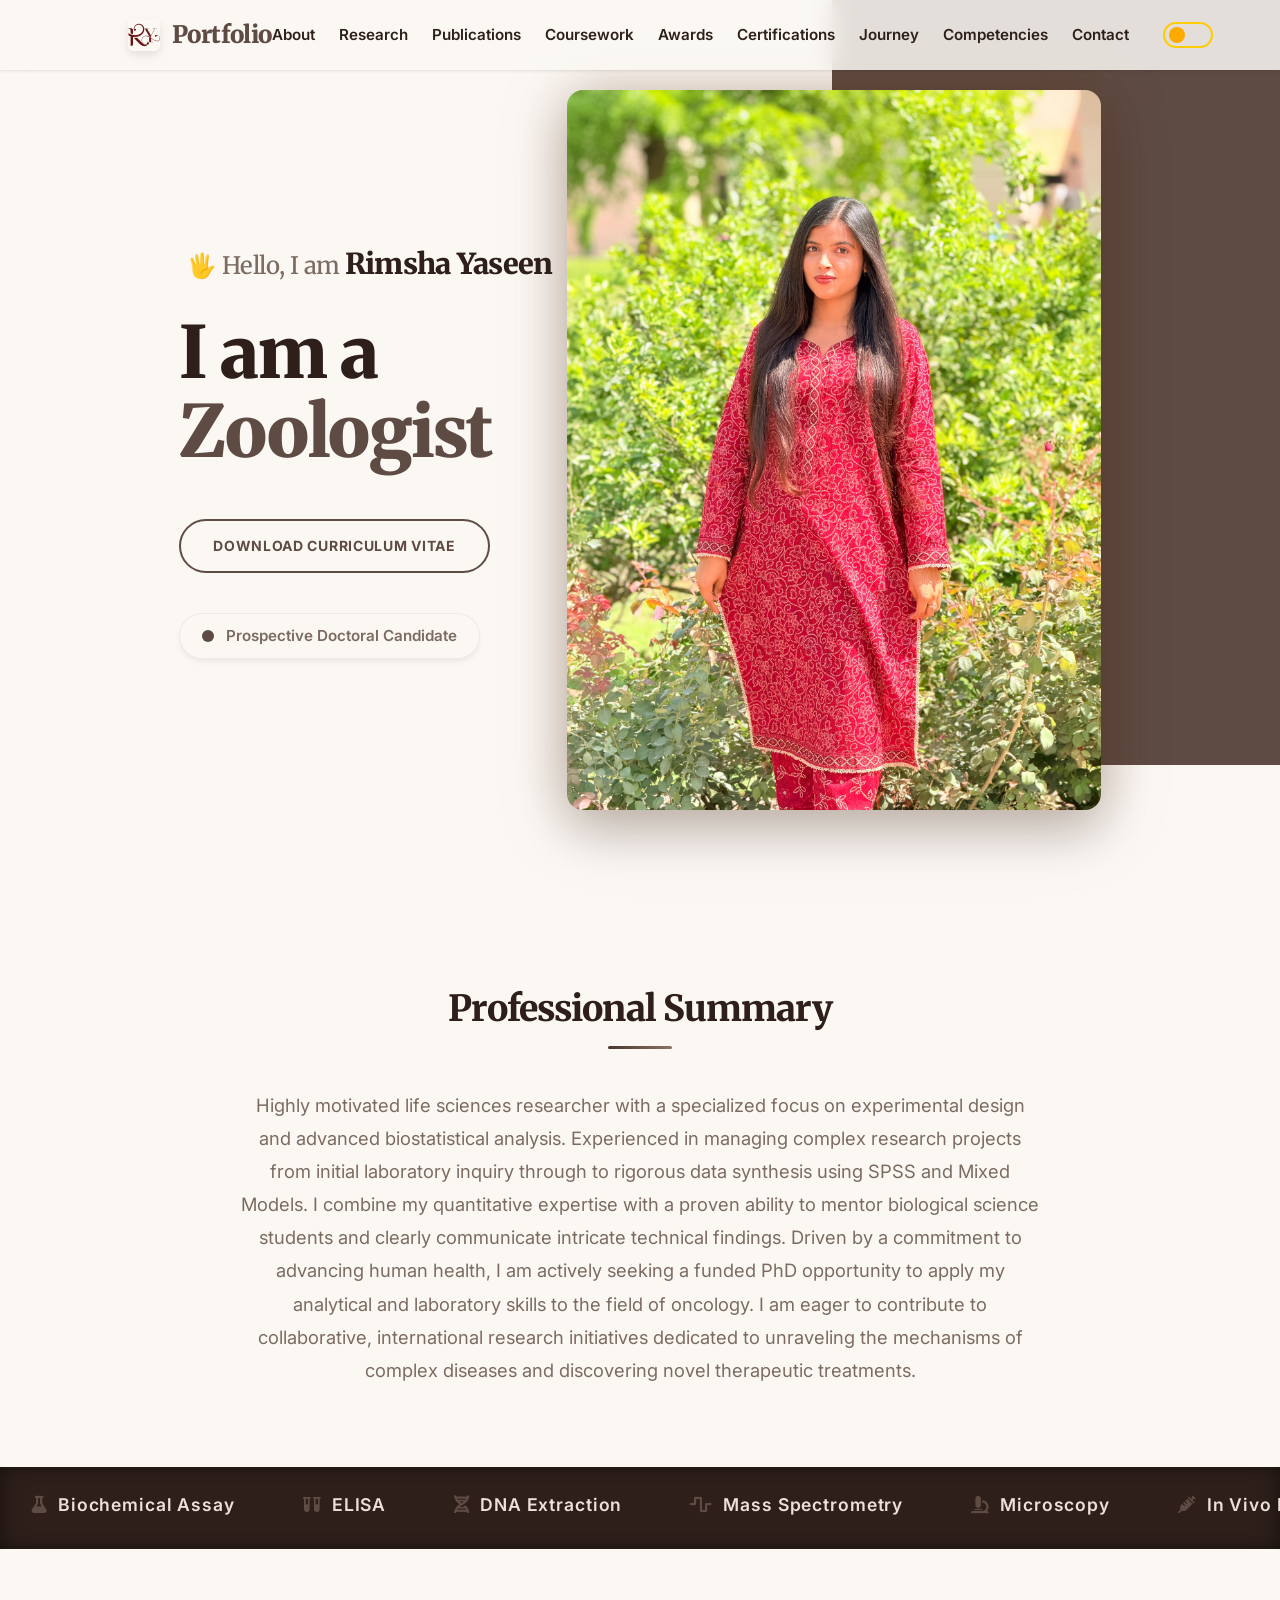
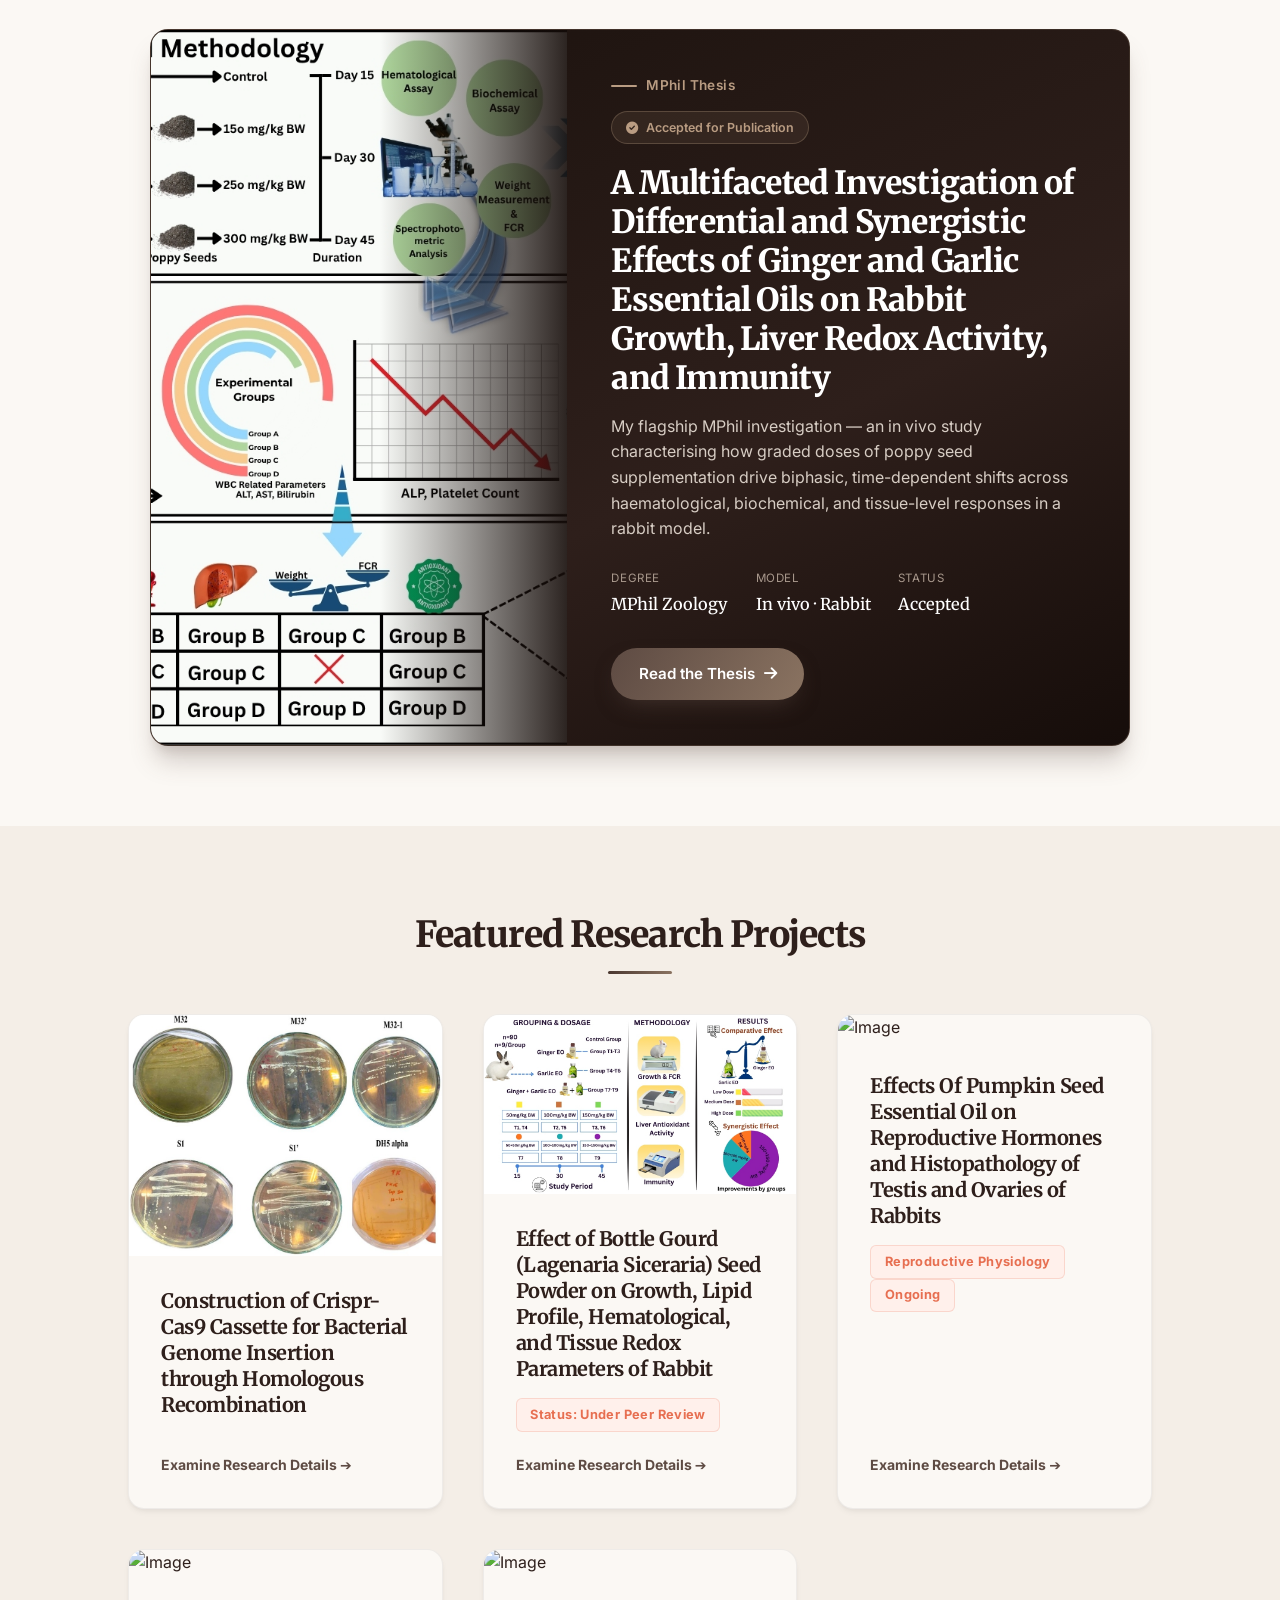
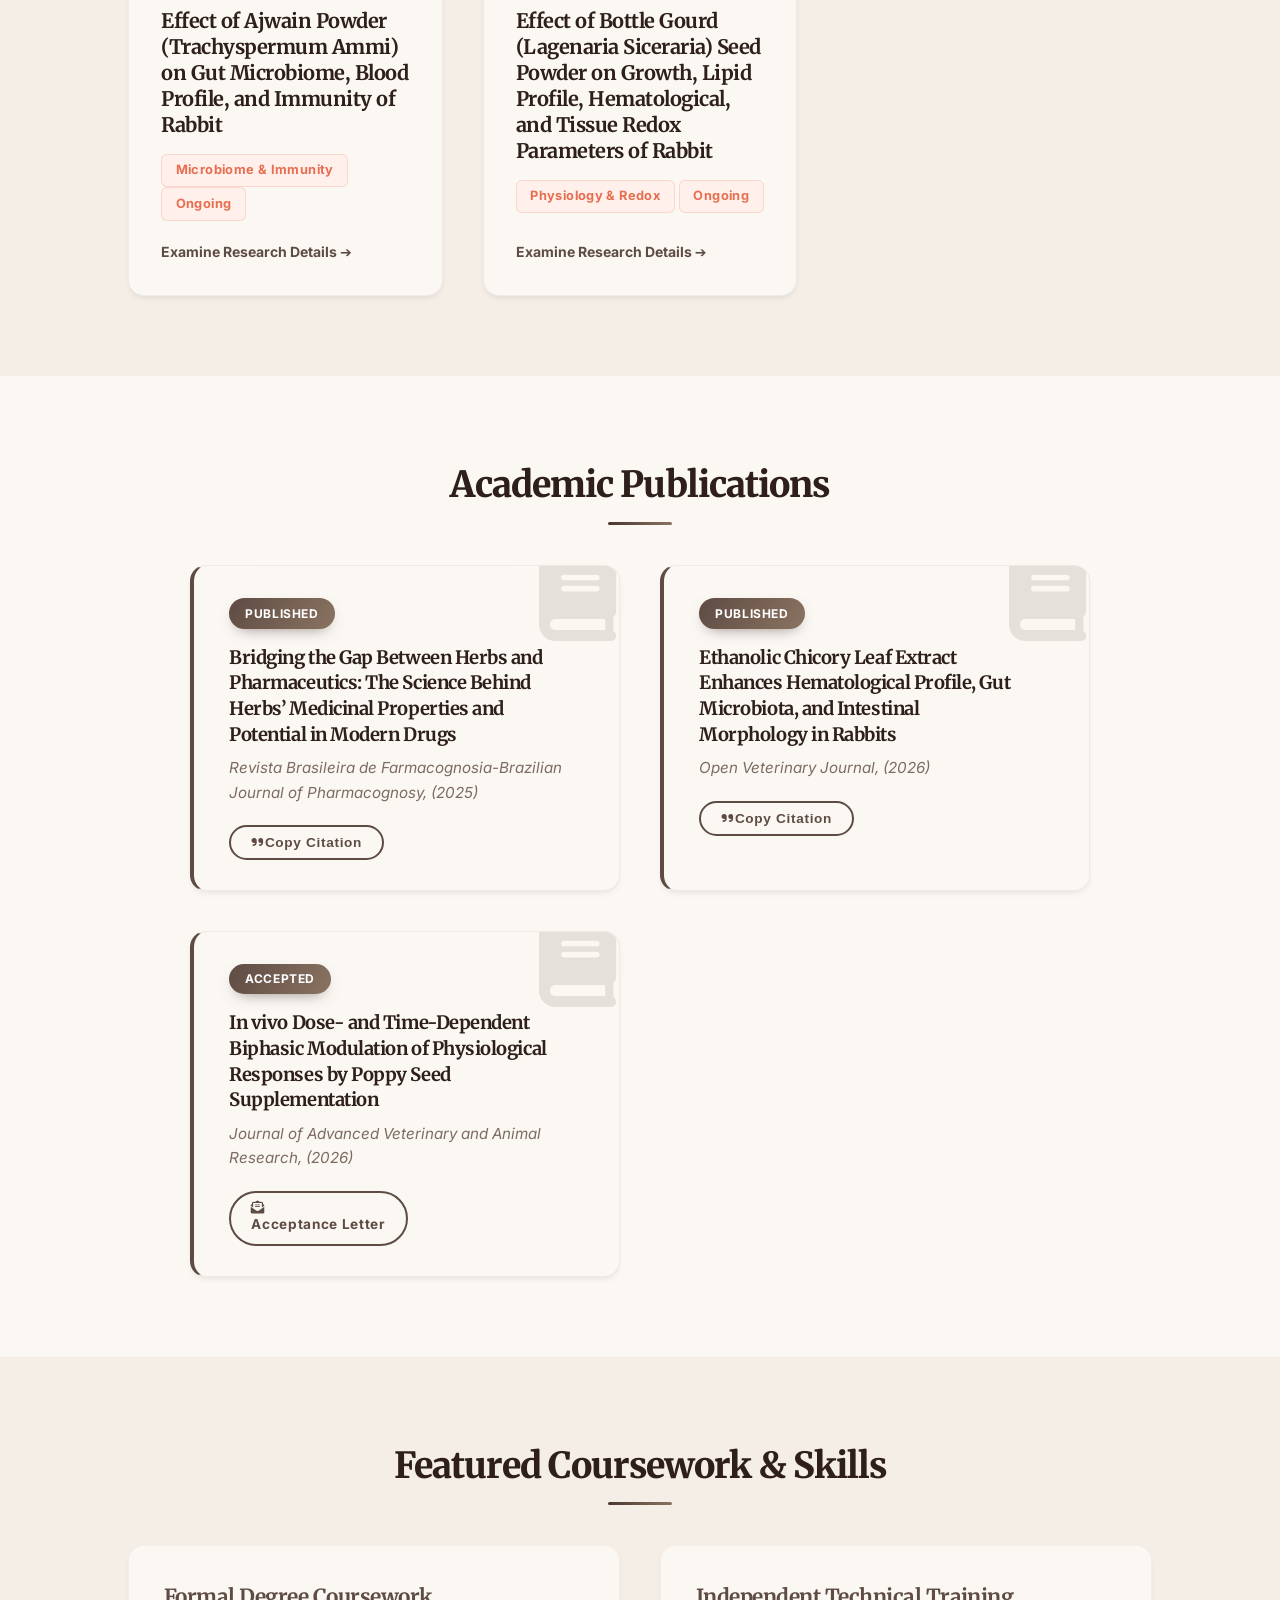
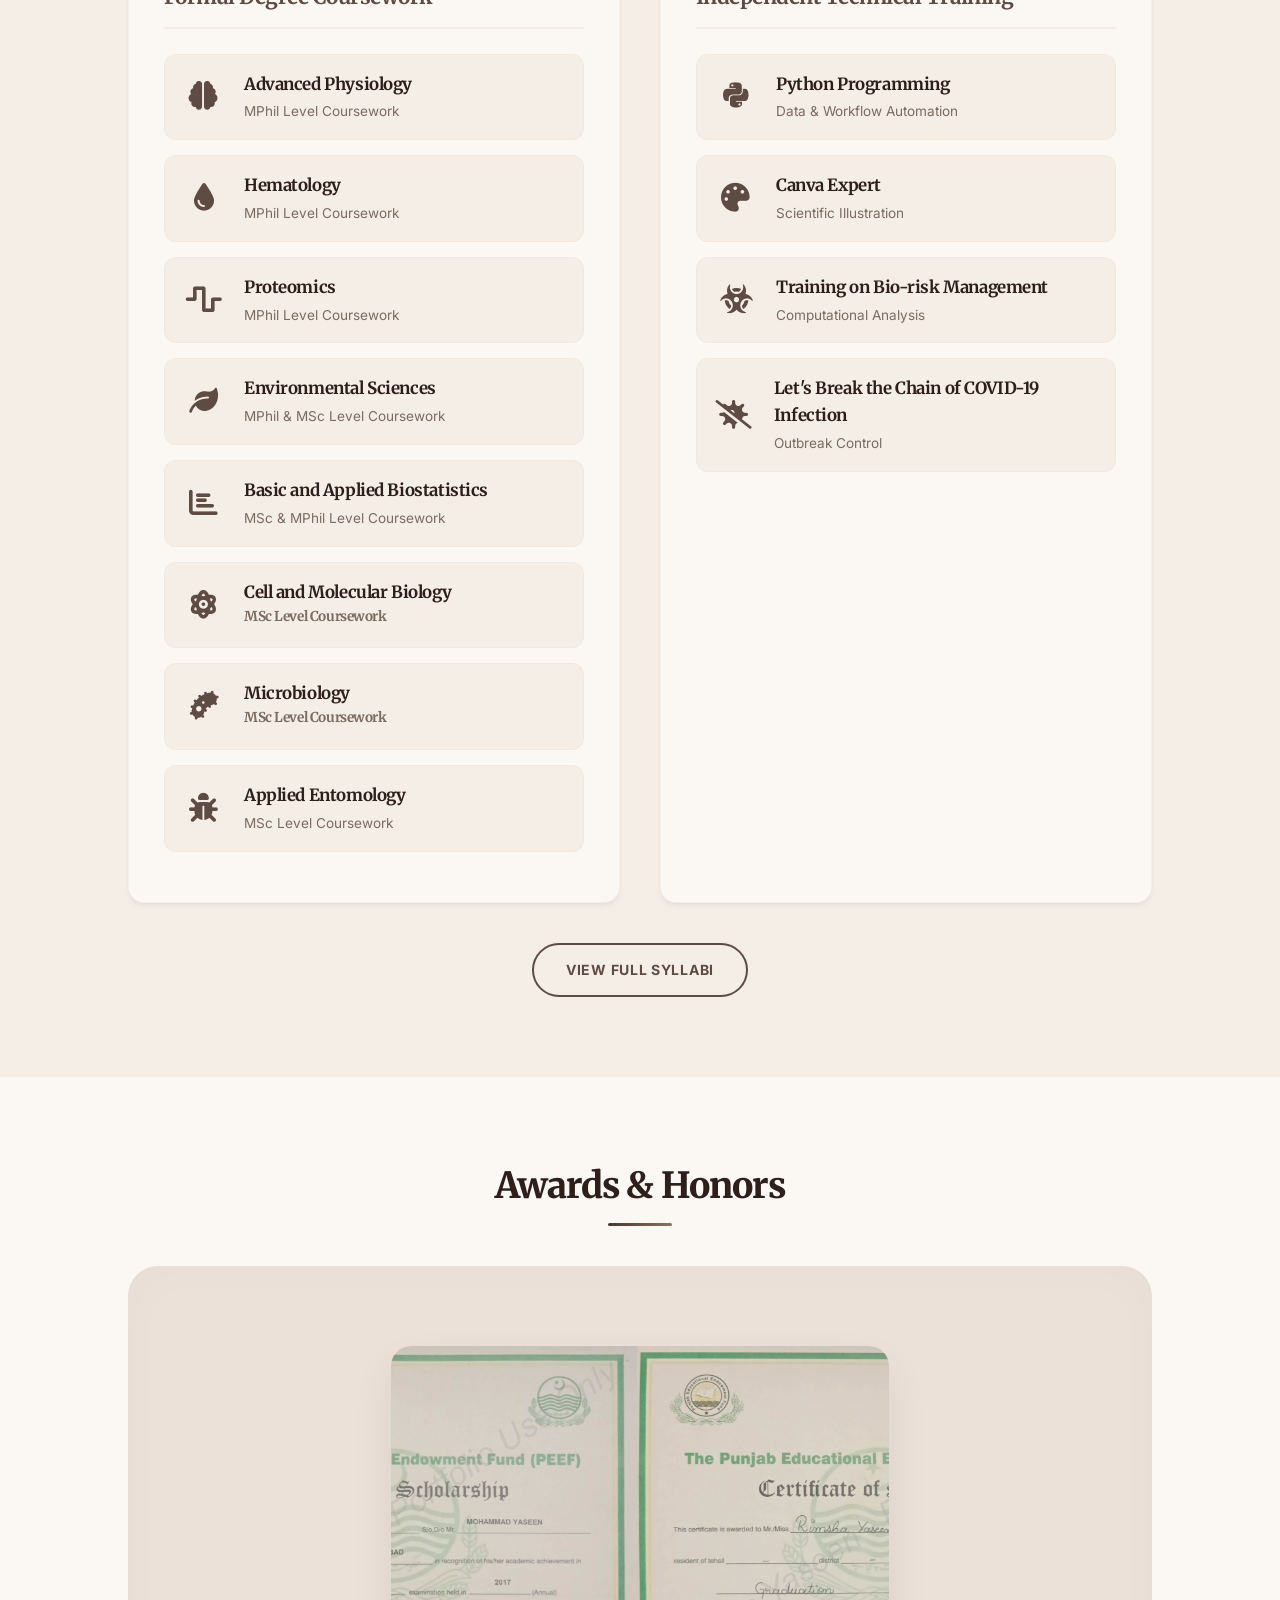
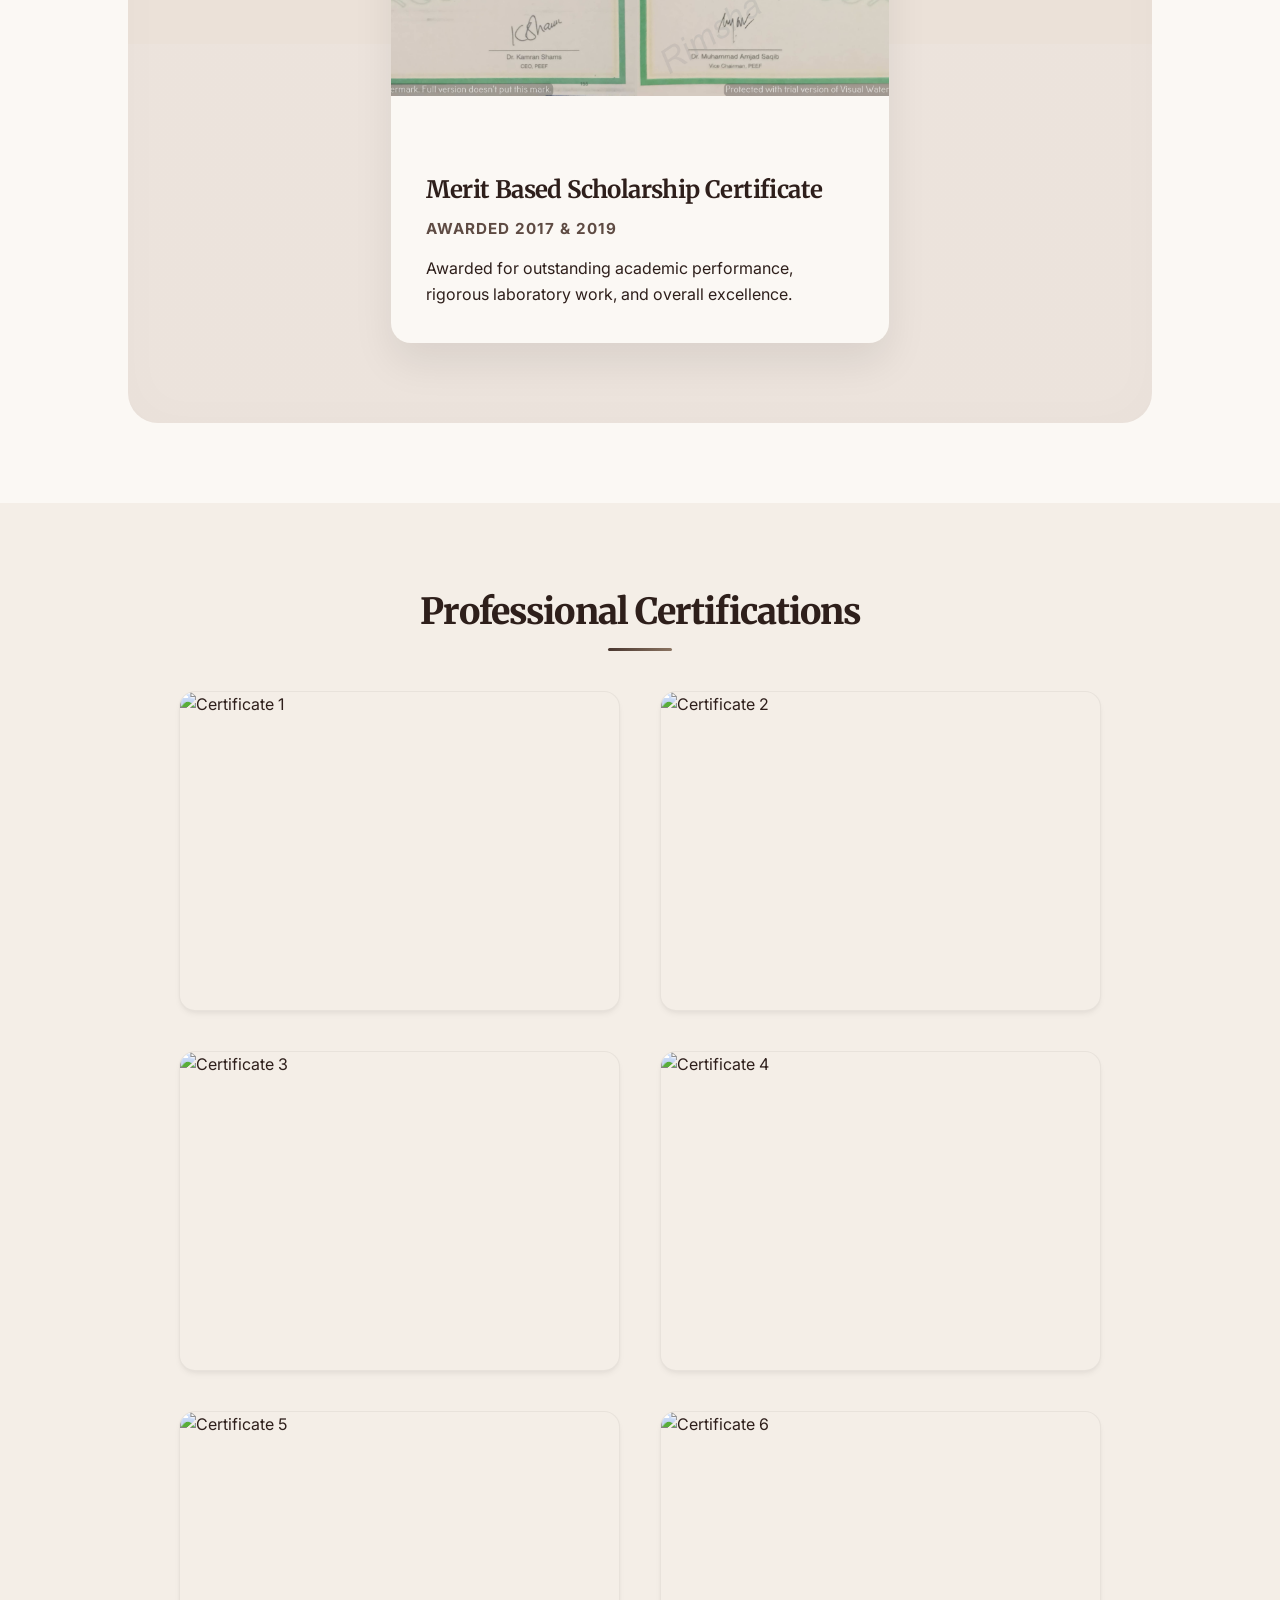
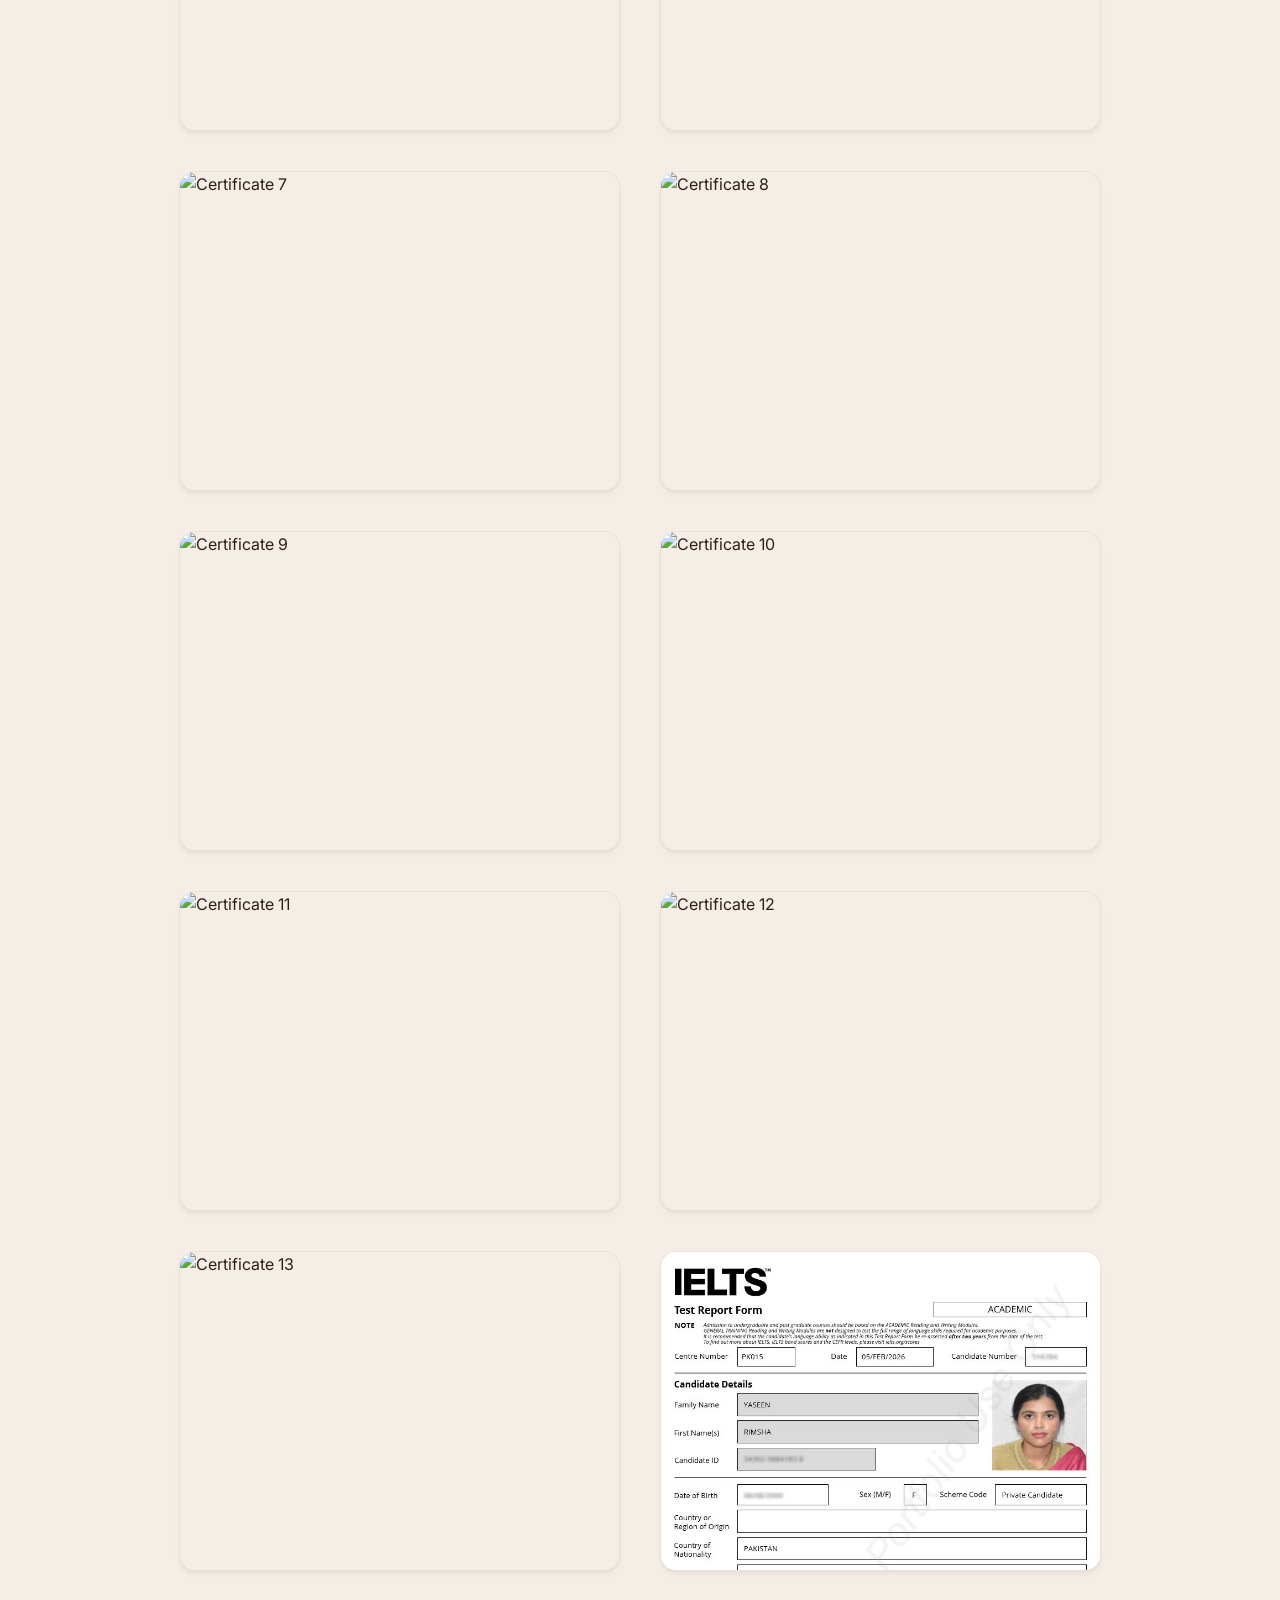
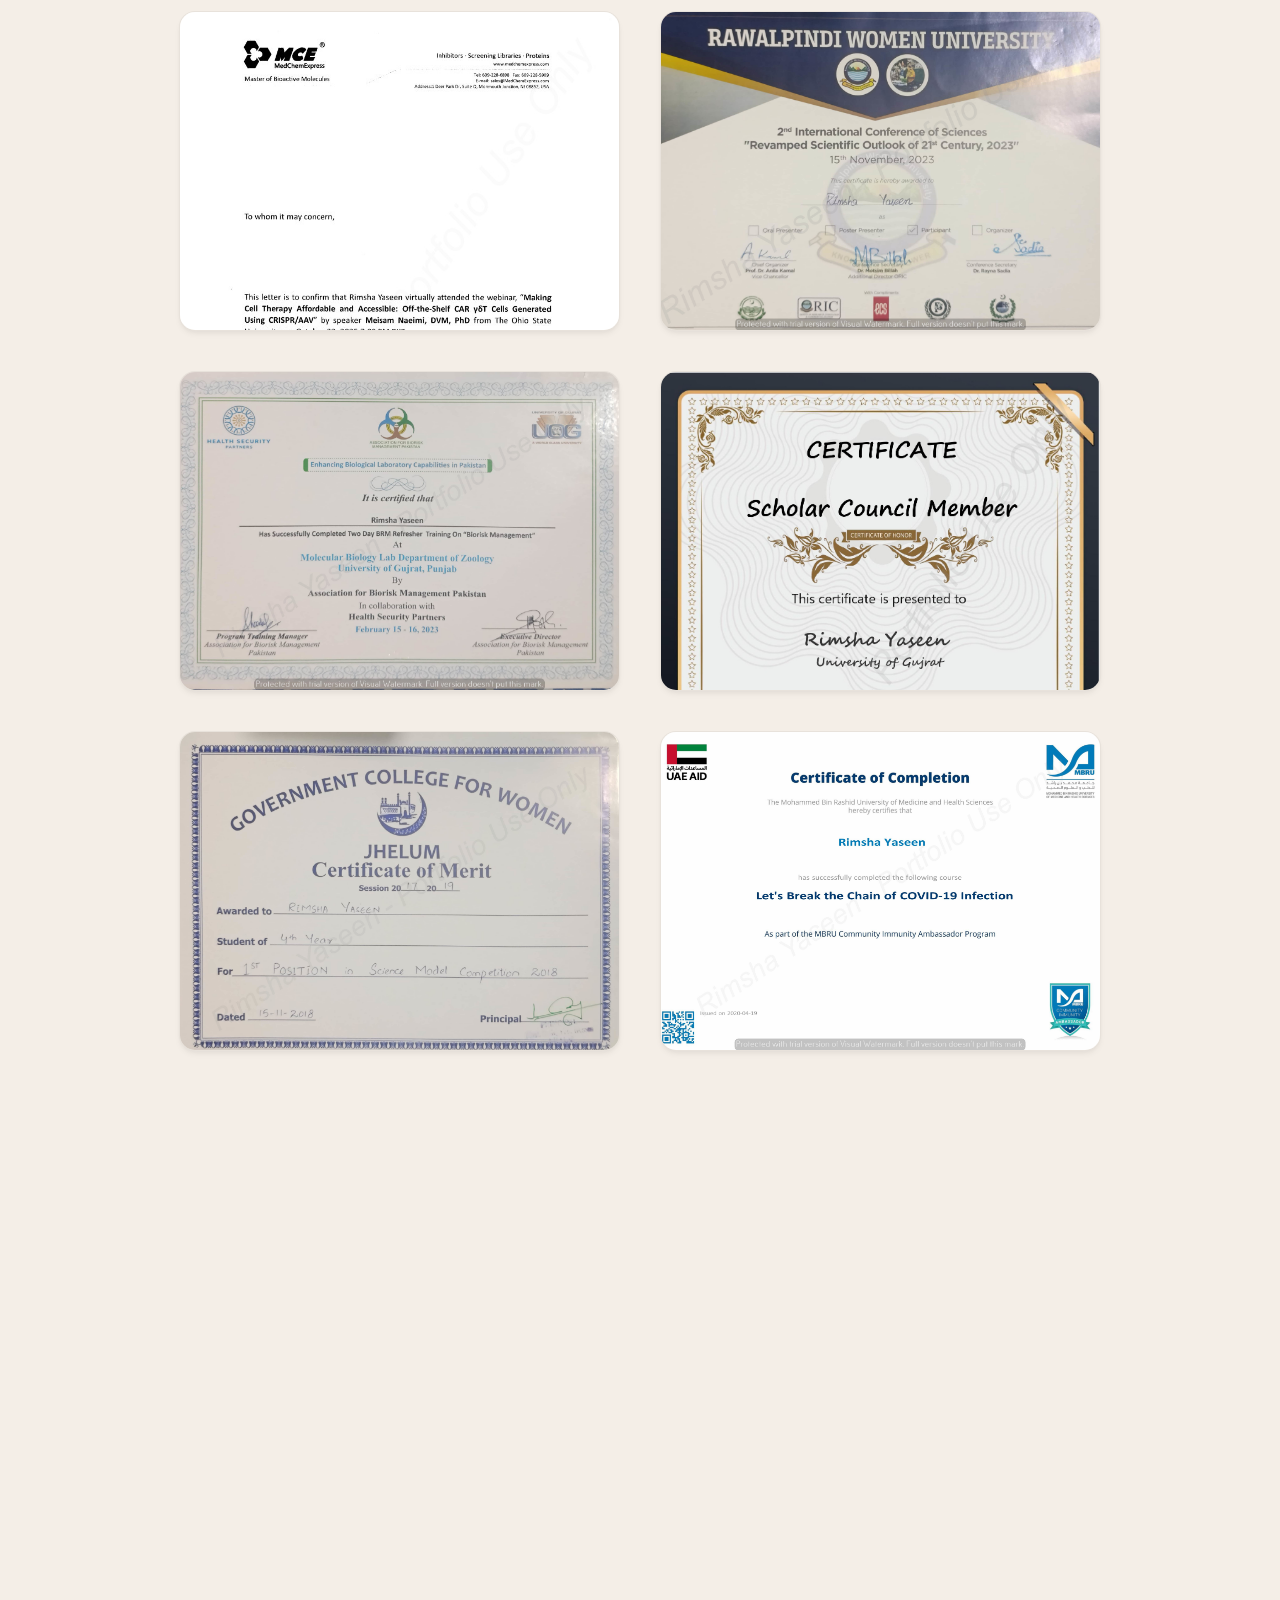
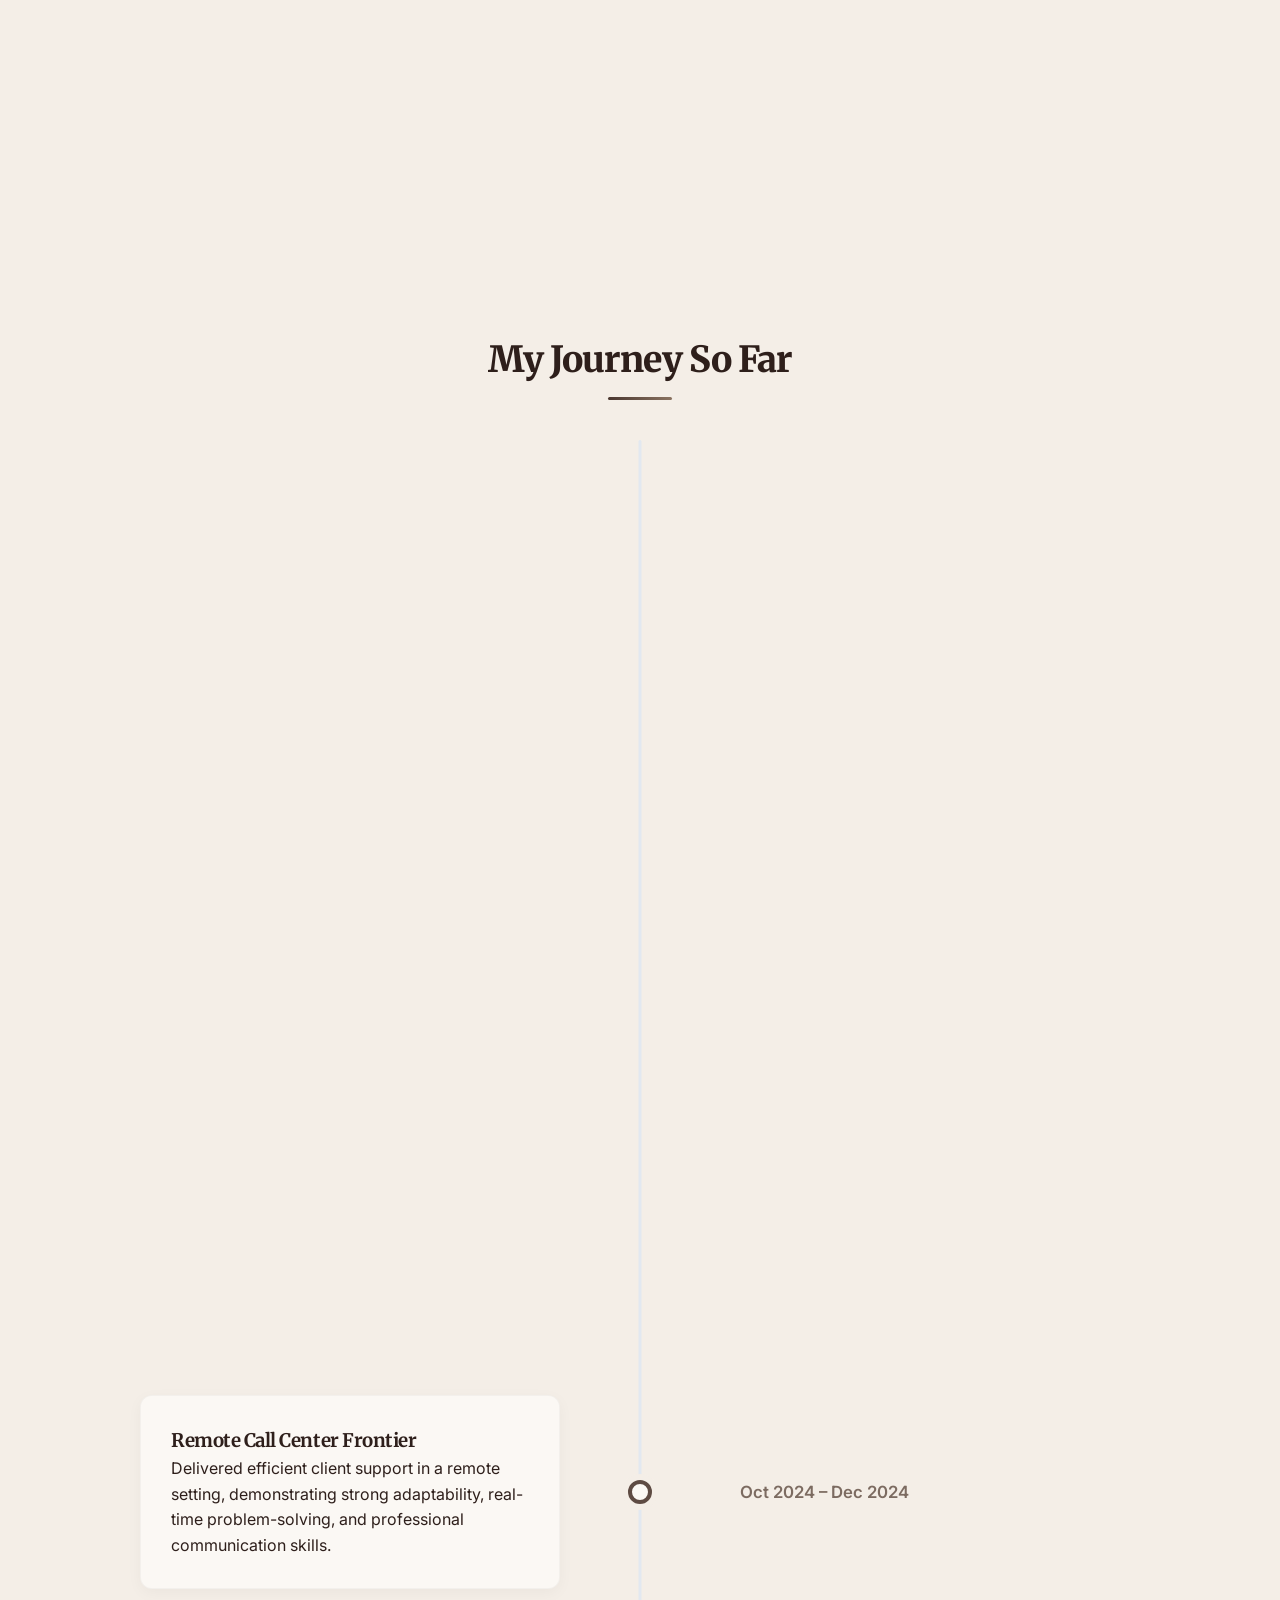
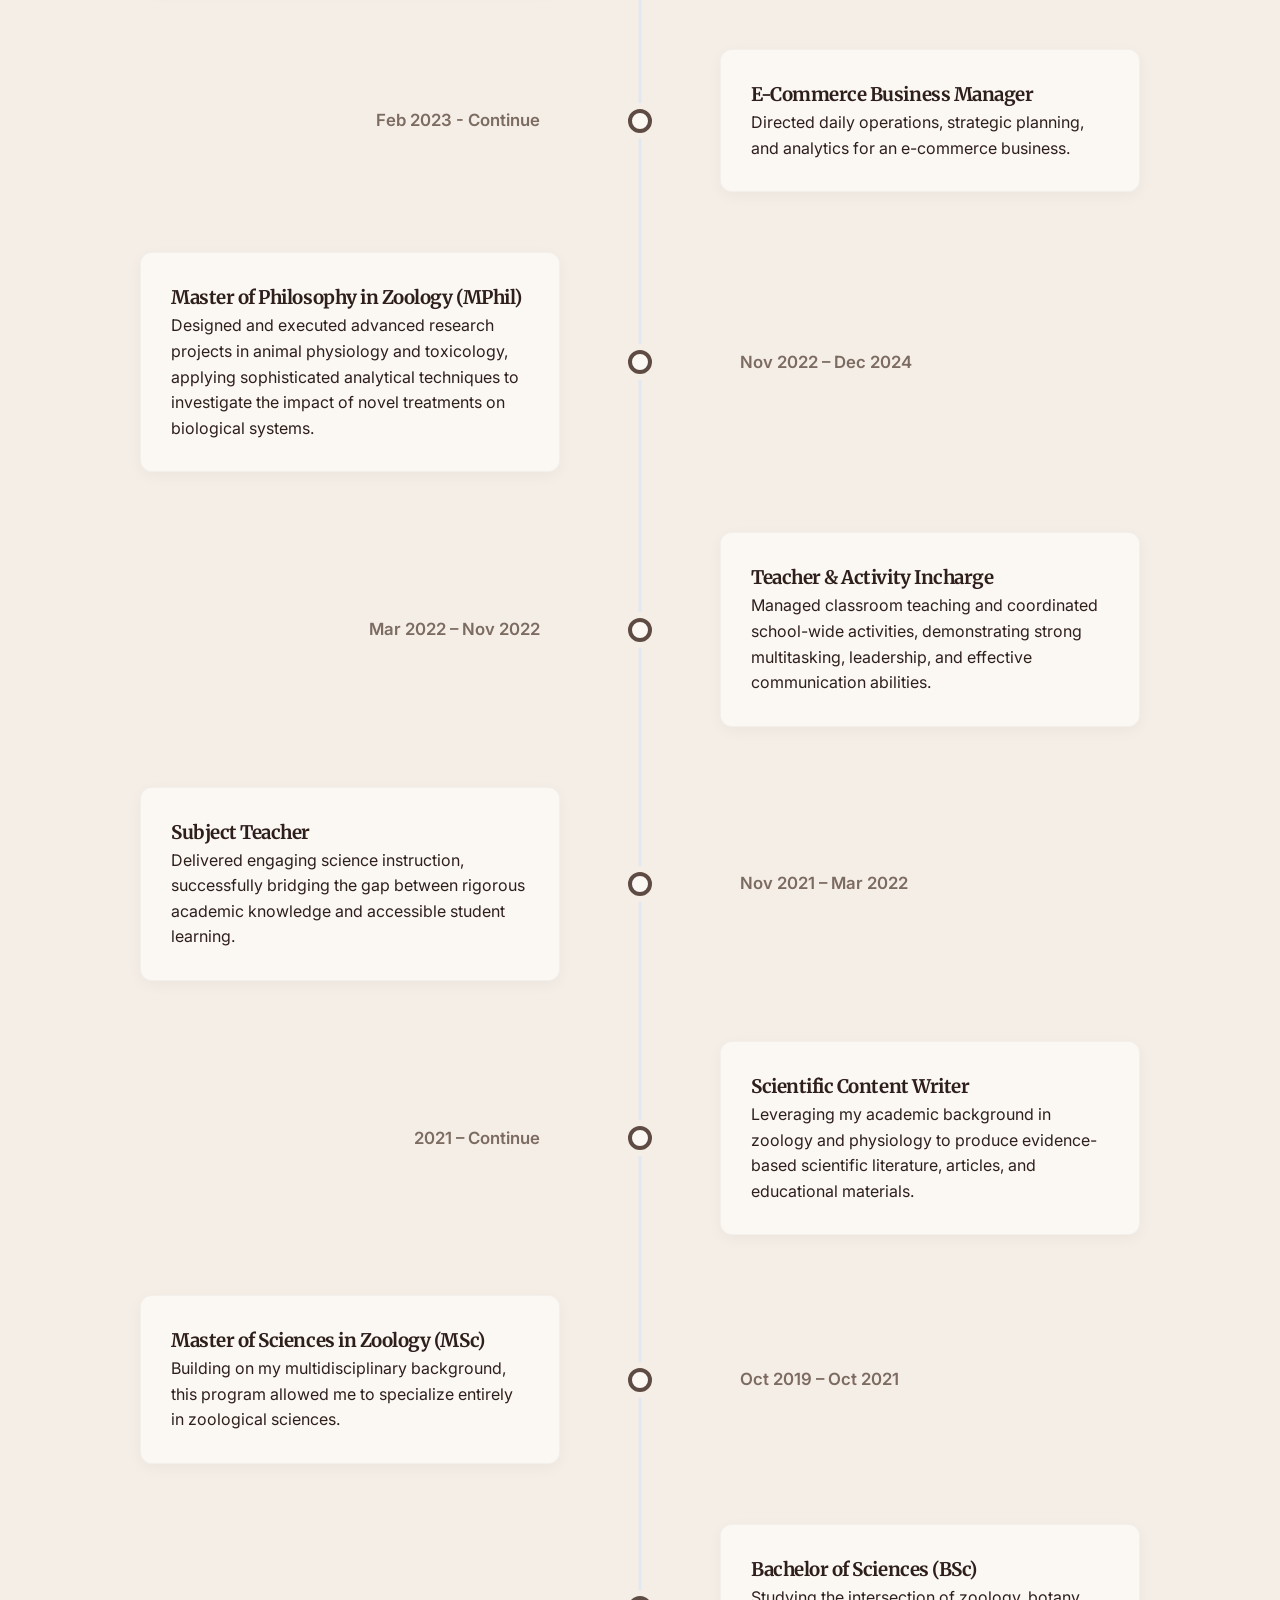
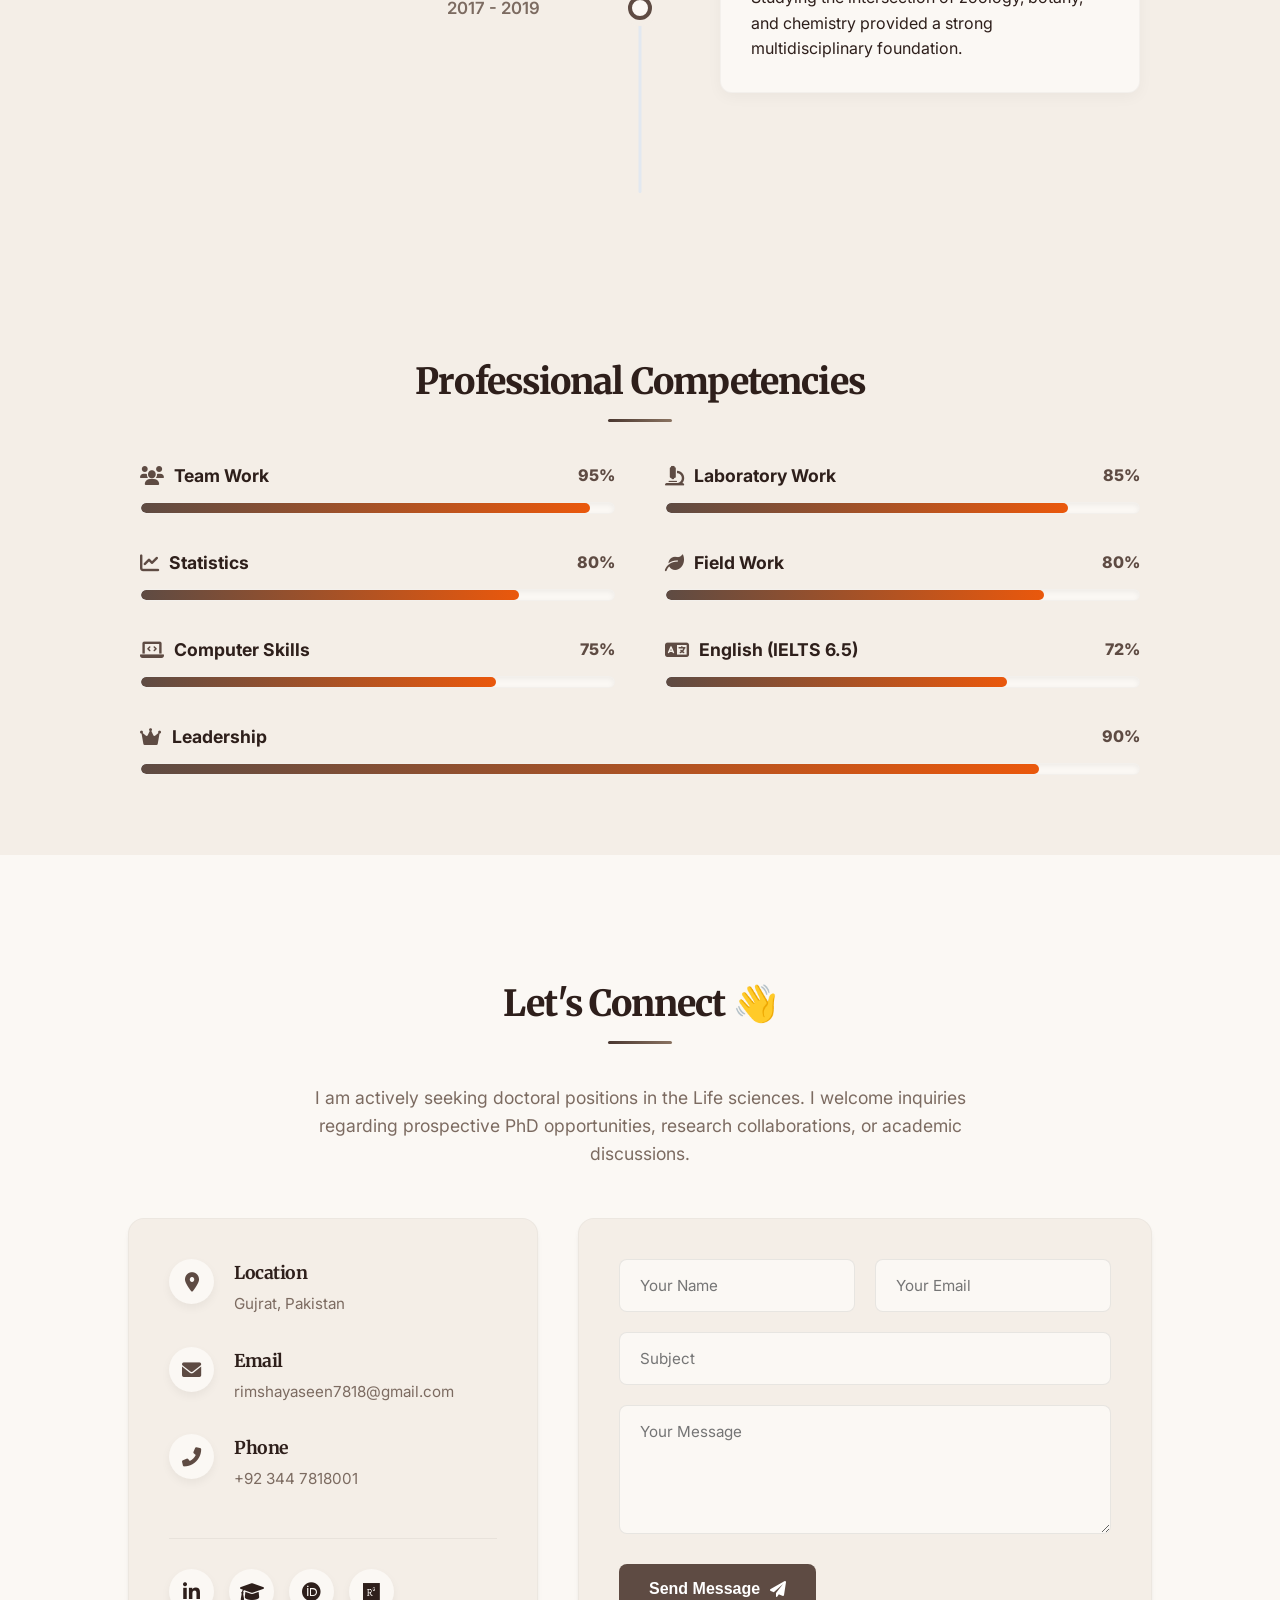
==== index.html @ b67139e6 "Update index.html" ====
<!DOCTYPE html>
<html lang="en">
<head>
    <meta charset="UTF-8">
    <meta name="viewport" content="width=device-width, initial-scale=1.0">
    <meta name="description" content="Academic Portfolio of a Biologist & Zoologist specializing in physiology, immunology, and histology.">
    
    <meta property="og:title" content="Academic Portfolio | Biologist & Researcher">
    <meta property="og:description" content="MPhil Researcher specializing in animal physiology, histology, and immunology.">
    <meta property="og:image" content="oog.jpeg">
    <meta property="og:type" content="website">

    <title>Rimsha Yaseen | Biologist & Researcher</title>
    <link rel="icon" type="image/png" href="RY Portfolio Logo.png">
    <meta name="description" content="MPhil Biological Researcher specializing in animal physiology, histology, and toxicological assessments. View my academic portfolio and research projects.">

    
    <meta property="og:type" content="website">
    <meta property="og:title" content="Rimsha Yaseen | Biological Researcher Portfolio">
    <meta property="og:description" content="MPhil Biological Researcher specializing in animal physiology, histology, and toxicological assessments.">
    <meta property="og:image" content="oog.jpeg"> <meta property="og:url" content="https://raw.githubusercontent.com/RimshaYaseen/Portfolio/refs/heads/main/oog.jpeg">

    <meta property="twitter:card" content="summary_large_image">
    <meta property="twitter:url" content="https://rimshayaseen.github.io/Portfolio/">
    <meta property="twitter:title" content="Rimsha Yaseen | Academic Portfolio">
    <meta property="twitter:description" content="Biological Sciences Researcher seeking PhD opportunities. Explore my academic journey, publications, and research projects.">
    <meta property="twitter:image" content="https://raw.githubusercontent.com/RimshaYaseen/Portfolio/refs/heads/main/oog.jpeg">
    
    <link rel="preconnect" href="https://fonts.googleapis.com">
    <link rel="preconnect" href="https://fonts.gstatic.com" crossorigin>
    <link href="https://fonts.googleapis.com/css2?family=Inter:wght@300;400;500;600;700&family=Merriweather:wght@300;400;700;900&display=swap" rel="stylesheet">
    
    <link rel="stylesheet" href="style.css">
    <link rel="stylesheet" href="https://cdnjs.cloudflare.com/ajax/libs/font-awesome/6.0.0/css/all.min.css">

    <meta property="og:image" content="https://raw.githubusercontent.com/RimshaYaseen/Portfolio/refs/heads/main/oog.jpeg">
    <meta property="twitter:image" content="https://raw.githubusercontent.com/RimshaYaseen/Portfolio/refs/heads/main/oog.jpeg">
    <link rel="image_src" href="https://raw.githubusercontent.com/RimshaYaseen/Portfolio/refs/heads/main/oog.jpeg">

    <link rel="canonical" href="https://rimshayaseen.github.io/Portfolio/">

    <script async src="https://www.googletagmanager.com/gtag/js?id=G-NWMQLVSS7C"></script>
    <script async src="https://www.googletagmanager.com/gtag/js?id=G-NWMQLVSS7C"></script>
    <script>
        window.dataLayer = window.dataLayer || [];
        function gtag(){dataLayer.push(arguments);}
        gtag('js', new Date());
        
        gtag('config', 'G-NWMQLVSS7C');
    </script>
</head>
<body>

    <div class="scroll-progress-container">
        <div class="scroll-progress-bar" id="myBar"></div>
    </div>

    <header>
        <nav aria-label="Main Navigation">
            <a href="index.html" class="logo">
    <img src="RY Portfolio Logo.png" alt="Logo" class="nav-logo-icon">
    Portfolio
</a>
            
            <button class="hamburger" id="hamburger" aria-label="Toggle menu" aria-expanded="false">
                <i class="fas fa-bars"></i>
            </button>

            <ul id="nav-links">
                <li><a href="#about">About</a></li>
                <li><a href="#projects">Research</a></li>
                <li><a href="#publications">Publications</a></li>
                <li><a href="#courses">Coursework</a></li>
                <li><a href="#awards">Awards</a></li>
                <li><a href="#certifications">Certifications</a></li>
                <li><a href="#journey">Journey</a></li>
                <li><a href="#skills">Competencies</a></li>
                <li><a href="#contact">Contact</a></li>
                
                <li class="theme-switch-wrapper">
                    <label class="theme-switch" for="checkbox" aria-label="Toggle Dark Mode">
                        <input type="checkbox" id="checkbox" />
                        <div class="slider round"></div>
                    </label>
                </li>
            </ul>
        </nav>
    </header>

    <main>
        <section id="hero">
            <div class="hero-bg-theme"></div>

            <div class="hero-container">
                <div class="hero-text-area">
                    <h2 class="hello-name"><span class="wave" role="img" aria-label="waving hand">🖐️</span> Hello, I am <span class="bold-name">Rimsha Yaseen</span></h2>
                    
                    <h1 class="static-text">I am a <br>
                        <div class="text-slider" aria-hidden="true">
                            <span class="dynamic-text slide1-el active">Biologist</span>
                            <span class="dynamic-text slide2-el">Zoologist</span>
                        </div>
                    </h1>
                    
                <a href="CV.pdf" class="btn-outline" target="_blank" rel="noopener noreferrer" download>DOWNLOAD CURRICULUM VITAE</a>

                    <div class="phd-status">
                        <span class="green-dot"></span>
                        Prospective Doctoral Candidate
                    </div>
                </div>

                <div class="hero-image-area">
                    <div class="image-slider">
                        <img src="R2.jpeg" alt="Portrait of Researcher in Laboratory" class="slide-img slide1-el active">
                        <img src="R1.jpeg" alt="Researcher conducting zoological fieldwork" class="slide-img slide2-el">
                    </div>
                </div>
            </div>
        </section>

        <section id="about">
            <h2>Professional Summary</Summary></h2>
            <div class="about-content fade-up">
                <p>Highly motivated life sciences researcher with a specialized focus on experimental design and advanced biostatistical analysis. Experienced in managing complex research projects from initial laboratory inquiry through to rigorous data synthesis using SPSS and Mixed Models. I combine my quantitative expertise with a proven ability to mentor biological science students and clearly communicate intricate technical findings. Driven by a commitment to advancing human health, I am actively seeking a funded PhD opportunity to apply my analytical and laboratory skills to the field of oncology. I am eager to contribute to collaborative, international research initiatives dedicated to unraveling the mechanisms of complex diseases and discovering novel therapeutic treatments.</p>
            </div>
        </section>

<div class="tech-marquee-wrapper">
            <div class="tech-marquee">
                <span><i class="fas fa-flask"></i> Biochemical Assay</span>
                <span><i class="fas fa-vials"></i> ELISA</span>
                <span><i class="fas fa-dna"></i> DNA Extraction</span>
                <span><i class="fas fa-wave-square"></i> Mass Spectrometry</span>
                <span><i class="fas fa-microscope"></i> Microscopy</span>
                <span><i class="fas fa-syringe"></i> In Vivo Dosing</span>
                <span><i class="fas fa-chart-area"></i> UV/VIS Spectroscopy</span>
                <span><i class="fas fa-ruler-combined"></i> Histomorphometry</span>
                <span><i class="fas fa-shield-halved"></i> Antioxidant Assay</span>
                <span><i class="fas fa-cut"></i> Microtomy</span>
                <span><i class="fas fa-droplet"></i> Hematological Assay</span>
                <span><i class="fas fa-bacterium"></i> Microbial Isolation & Characterization</span>
                <span><i class="fas fa-clone"></i> PCR</span>
                <span><i class="fas fa-filter"></i> Chromatography</span>
                <span><i class="fas fa-barcode"></i> Gel-Electrophoresis</span>
                <span><i class="fas fa-chart-line"></i> HPLC</span>
                <span><i class="fas fa-chart-simple"></i> GC/MS</span>
                <span><i class="fas fa-rss"></i> FTIR</span>
                <span><i class="fab fa-python"></i> Python Programming</span>
                <span><i class="fas fa-chart-pie"></i> SPSS Statistics</span>
                <span><i class="fas fa-palette"></i> Graphic Designing</span>
                <span><i class="fas fa-square-poll-vertical"></i> ANOVA & Mixed Models</span>

                <span aria-hidden="true"><i class="fas fa-flask"></i> Biochemical Assay</span>
                <span aria-hidden="true"><i class="fas fa-vials"></i> ELISA</span>
                <span aria-hidden="true"><i class="fas fa-dna"></i> DNA Extraction</span>
                <span aria-hidden="true"><i class="fas fa-wave-square"></i> Mass Spectrometry</span>
                <span aria-hidden="true"><i class="fas fa-microscope"></i> Microscopy</span>
                <span aria-hidden="true"><i class="fas fa-syringe"></i> In Vivo Dosing</span>
                <span aria-hidden="true"><i class="fas fa-chart-area"></i> UV/VIS Spectroscopy</span>
                <span aria-hidden="true"><i class="fas fa-ruler-combined"></i> Histomorphometry</span>
                <span aria-hidden="true"><i class="fas fa-shield-halved"></i> Antioxidant Assay</span>
                <span aria-hidden="true"><i class="fas fa-cut"></i> Microtomy</span>
                <span aria-hidden="true"><i class="fas fa-droplet"></i> Hematological Assay</span>
                <span aria-hidden="true"><i class="fas fa-bacterium"></i> Microbial Isolation & Characterization</span>
                <span aria-hidden="true"><i class="fas fa-clone"></i> PCR</span>
                <span aria-hidden="true"><i class="fas fa-filter"></i> Chromatography</span>
                <span aria-hidden="true"><i class="fas fa-barcode"></i> Gel-Electrophoresis</span>
                <span aria-hidden="true"><i class="fas fa-chart-line"></i> HPLC</span>
                <span aria-hidden="true"><i class="fas fa-chart-simple"></i> GC/MS</span>
                <span aria-hidden="true"><i class="fas fa-rss"></i> FTIR</span>
                <span aria-hidden="true"><i class="fab fa-python"></i> Python Programming</span>
                <span aria-hidden="true"><i class="fas fa-chart-pie"></i> SPSS Statistics</span>
                <span aria-hidden="true"><i class="fas fa-palette"></i> Graphic Designing</span>
                <span aria-hidden="true"><i class="fas fa-square-poll-vertical"></i> ANOVA & Mixed Models</span>
            </div>
        </div>

        <section id="thesis">
            <div class="thesis-wrap fade-up">
                <div class="thesis-media">
                    <img src="A abstract .jpeg" alt="MPhil Thesis graphical abstract">
                </div>
                <div class="thesis-content">
                    <span class="thesis-kicker">MPhil Thesis</span>
                    <span class="thesis-badge"><i class="fas fa-circle-check"></i> Accepted for Publication</span>
                    <h2>A Multifaceted Investigation of Differential and Synergistic Effects of Ginger and Garlic Essential Oils on Rabbit Growth, Liver Redox Activity, and Immunity</h2>
                    <p>My flagship MPhil investigation — an in vivo study characterising how graded doses of poppy seed supplementation drive biphasic, time-dependent shifts across haematological, biochemical, and tissue-level responses in a rabbit model.</p>
                    <div class="thesis-meta">
                        <div><span>Degree</span><strong>MPhil Zoology</strong></div>
                        <div><span>Model</span><strong>In vivo · Rabbit</strong></div>
                        <div><span>Status</span><strong>Accepted</strong></div>
                    </div>
                    <a href="project11.html" class="thesis-btn">Read the Thesis <i class="fas fa-arrow-right"></i></a>
                </div>
            </div>
        </section>
        <section id="projects">
            <h2>Featured Research Projects</h2>
            <div class="card-grid">
                
               

                <article class="card fade-up">
                    <a href="project12.html" class="card-link-wrapper">
                        <img src="a.y thesis 1.jpeg" alt="Image">
                        <div class="card-info">
                            <h3>Construction of Crispr-Cas9 Cassette for Bacterial Genome Insertion through Homologous Recombination</h3>
                            <div class="status-wrapper">
                            </div>
                            <span class="read-more">Examine Research Details ➔</span>
                        </div>
                    </a>
                </article>

                <article class="card fade-up">
                    <a href="project13.html" class="card-link-wrapper">
                        <img src="Abstract R.jpeg" alt="Image">
                        <div class="card-info">
                            <h3>Effect of Bottle Gourd (Lagenaria Siceraria) Seed Powder on Growth, Lipid Profile, Hematological, and Tissue Redox Parameters of Rabbit</h3>
                            <div class="status-wrapper">
                                <span class="project-status-highlight pending-highlight">Status: Under Peer Review</span>
                            </div>
                            <span class="read-more">Examine Research Details ➔</span>
                        </div>
                    </a>
                </article>
                                <article class="card fade-up">
                    <a href="project14.html" class="card-link-wrapper">
                        <img src="project14.jpg" alt="Image">
                        <div class="card-info">
                            <h3>Effects Of Pumpkin Seed Essential Oil on Reproductive Hormones and Histopathology of Testis and Ovaries of Rabbits</h3>
                            <div class="status-wrapper">
                                <span class="project-status-highlight pending-highlight">Reproductive Physiology</span>
                                <span class="project-status-highlight pending-highlight">Ongoing</span>
                            </div>
                            <span class="read-more">Examine Research Details ➔</span>
                        </div>
                    </a>
                </article>

                <article class="card fade-up">
                    <a href="project15.html" class="card-link-wrapper">
                        <img src="project15.jpg" alt="Image">
                        <div class="card-info">
                            <h3>Effect of Ajwain Powder (Trachyspermum Ammi) on Gut Microbiome, Blood Profile, and Immunity of Rabbit</h3>
                            <div class="status-wrapper">
                                <span class="project-status-highlight pending-highlight">Microbiome & Immunity</span>
                                <span class="project-status-highlight pending-highlight">Ongoing</span>
                            </div>
                            <span class="read-more">Examine Research Details ➔</span>
                        </div>
                    </a>
                </article>

                <article class="card fade-up">
                    <a href="project16.html" class="card-link-wrapper">
                        <img src="project16.jpg" alt="Image">
                        <div class="card-info">
                            <h3>Effect of Bottle Gourd (Lagenaria Siceraria) Seed Powder on Growth, Lipid Profile, Hematological, and Tissue Redox Parameters of Rabbit</h3>
                            <div class="status-wrapper">
                                <span class="project-status-highlight pending-highlight">Physiology & Redox</span>
                                <span class="project-status-highlight pending-highlight">Ongoing</span>
                            </div>
                            <span class="read-more">Examine Research Details ➔</span>
                        </div>
                    </a>
                </article>

            </div>
        </section>

        <section id="publications">
            <h2>Academic Publications</h2>
            <div class="card-grid" style="max-width: 900px;">
                
                <article class="card pub-card fade-up">
                    <a href="https://link.springer.com/article/10.1007/s43450-025-00674-4" target="_blank" rel="noopener noreferrer">
                        <h3>Bridging the Gap Between Herbs and Pharmaceutics: The Science Behind Herbs’ Medicinal Properties and Potential in Modern Drugs</h3>
                        <p><em>Revista Brasileira de Farmacognosia-Brazilian Journal of Pharmacognosy</em>, (2025)</p>
                        <span class="status-badge" style="background-color: var(--primary);">Published</span>
                    </a>
                    <button class="btn-outline cite-btn" data-citation="Saddiqa, A., Yaseen, R., Hassan, M., Aftab, K., & Iqbal, R. (2025). Bridging the Gap Between Herbs and Pharmaceutics: The Science Behind Herbs’ Medicinal Properties and Potential in Modern Drugs. Revista Brasileira de Farmacognosia, 35(5), 861-877." style="margin-top: 20px; padding: 8px 20px; font-size: 0.85rem;">
                        <i class="fas fa-quote-right"></i> Copy Citation
                    </button>
                </article>

                <article class="card pub-card fade-up">
                    <a href="https://www.openveterinaryjournal.com/?mno=295020" target="_blank" rel="noopener noreferrer">
                        <h3>Ethanolic Chicory Leaf Extract Enhances Hematological Profile, Gut Microbiota, and Intestinal Morphology in Rabbits</h3>
                        <p><em>Open Veterinary Journal</em>, (2026)</p>
                        <span class="status-badge" style="background-color: var(--primary);">Published</span>
                    </a>
                    <button class="btn-outline cite-btn" data-citation="Hassan M, Saddiqa A, Iqbal R, Yaseen R, Aftab K. Ethanolic chicory leaf extract enhances hematological profile, gut microbiota, and intestinal morphology in rabbits. Open Vet. J.. 2026; 16(4): 2299-2312. doi:10.5455/OVJ.2026.v16.i4.30." style="margin-top: 20px; padding: 8px 20px; font-size: 0.85rem;">
                        <i class="fas fa-quote-right"></i> Copy Citation
                    </button> 
                </article>
                <article class="card pub-card fade-up">
                    <a href="JAVAR-2026-01-021 Acceptance plus invoice.pdf" target="_blank" rel="noopener noreferrer">
                        <h3>In vivo Dose- and Time-Dependent Biphasic Modulation of Physiological Responses by Poppy Seed Supplementation</h3>
                        <p><em>Journal of Advanced Veterinary and Animal Research</em>, (2026)</p>
                        <span class="status-badge" style="background-color: var(--primary);">Accepted</span>
                    </a>
                    <div style="display:flex; gap:10px; flex-wrap:wrap; margin-top:20px;">
                        <a href="JAVAR-2026-01-021 Acceptance plus invoice.pdf" class="btn-outline" target="_blank" rel="noopener noreferrer" style="padding:8px 20px; font-size:0.85rem;"><i class="fas fa-envelope-open-text"></i> Acceptance Letter</a>
                    </div>
                </article>

            </div>
        </section>

        
<section id="courses">
            <h2>Featured Coursework & Skills</h2>
            <div class="homepage-courses-wrapper">
                
                <div class="course-column fade-up">
                    <h3 class="column-title">Formal Degree Coursework</h3>
                    <a href="courses.html#course-acad1" class="mini-course-row"><i class="fas fa-brain"></i><div><h4>Advanced Physiology</h4><p>MPhil Level Coursework</p></div></a>
                    <a href="courses.html#course-acad2" class="mini-course-row"><i class="fas fa-droplet"></i><div><h4>Hematology</h4><p>MPhil Level Coursework</p></div></a>
                    <a href="courses.html#course-acad3" class="mini-course-row"><i class="fas fa-wave-square"></i><div><h4>Proteomics</h4><p>MPhil Level Coursework</p></div></a>
                    <a href="courses.html#course-acad4" class="mini-course-row"><i class="fas fa-leaf"></i><div><h4>Environmental Sciences</h4><p>MPhil & MSc Level Coursework</p></div></a>
                    <a href="courses.html#course-acad5" class="mini-course-row"><i class="fas fa-chart-bar"></i><div><h4>Basic and Applied Biostatistics</h4><p>MSc & MPhil Level Coursework</p></div></a>
                    <a href="courses.html#course-acad6" class="mini-course-row"><i class="fas fa-atom"></i><div><h4>Cell and Molecular Biology<p>MSc Level Coursework</p></div></a>
                    <a href="courses.html#course-acad5" class="mini-course-row"><i class="fas fa-bacterium"></i><div><h4>Microbiology<p>MSc Level Coursework</p></div></a>
                    <a href="courses.html#course-acad6" class="mini-course-row"><i class="fas fa-bug"></i><div><h4>Applied Entomology</h4><p>MSc Level Coursework</p></div></a>
                </div>

                <div class="course-column fade-up" style="transition-delay: 0.2s;">
                    <h3 class="column-title">Independent Technical Training</h3>
                    <a href="courses.html#course-tech1" class="mini-course-row"><i class="fab fa-python"></i><div><h4>Python Programming</h4><p>Data & Workflow Automation</p></div></a>
                    <a href="courses.html#course-tech2" class="mini-course-row"><i class="fas fa-palette"></i><div><h4>Canva Expert</h4><p>Scientific Illustration</p></div></a>
                    <a href="courses.html#course-tech3" class="mini-course-row"><i class="fas fa-biohazard"></i><div><h4>Training on Bio-risk Management</h4><p>Computational Analysis</p></div></a>
                    <a href="courses.html#course-tech4" class="mini-course-row"><i class="fas fa-virus-slash"></i><div><h4>Let's Break the Chain of COVID-19 Infection</h4><p>Outbreak Control</p></div></a>
                </div>

            </div>
            <div style="text-align: center; margin-top: 40px;">
                <a href="courses.html" class="btn-outline fade-up">VIEW FULL SYLLABI</a>
            </div>
        </section>

        <section id="awards">
            <h2>Awards & Honors</h2>
            <div class="awards-canvas">
                <div class="award-card cert-modern-grid fade-up">
                    <img src="AWARD.jpg" alt="MSc Merit Certificate" class="award-img">
                    <div class="award-text">
                        <h3>Merit Based Scholarship Certificate</h3>
                        <p class="award-date">Awarded 2017 & 2019</p>
                        <p>Awarded for outstanding academic performance, rigorous laboratory work, and overall excellence.</p>
                    </div>
                </div>
            </div>
        </section>

        <section id="certifications">
            <h2>Professional Certifications</h2>
            <div class="cert-modern-grid">
                                <div class="cert-card fade-up"><img src="AI webinar.png" alt="Certificate 1" class="cert-img"><div class="cert-overlay"><div class="cert-text"><h4>AI assisted data analysis and freelancing opportunities for students</h4><p>2026</p></div></div></div>
                <div class="cert-card fade-up"><img src="Workshop certificate turkey_page-0001.jpg" alt="Certificate 2" class="cert-img"><div class="cert-overlay"><div class="cert-text"><h4>Nutrition Across the Preterm Spectrum: Prevention, Care, and Feeding Management</h4><p>2026</p></div></div></div>
                <div class="cert-card fade-up"><img src="lmie webinar_page-0001.jpg" alt="Certificate 3" class="cert-img"><div class="cert-overlay"><div class="cert-text"><h4>Research Simplified: A Step-by-Step Guide from Data Collection to Journal Acceptance</h4><p>2026</p></div></div></div>
                <div class="cert-card fade-up"><img src="webinar on modality_page-0001.jpg" alt="Certificate 4" class="cert-img"><div class="cert-overlay"><div class="cert-text"><h4>Hold and Kill: An Integrated Assay Strategy for RIPTAC, an Emerging Induced-Proximity Modality</h4><p>2026</p></div></div></div>
                <div class="cert-card fade-up"><img src="Molecular Docking workshop_page-0001.jpg" alt="Certificate 5" class="cert-img"><div class="cert-overlay"><div class="cert-text"><h4>2-Days Molecular Docking Workshop</h4><p>2026</p></div></div></div>
                <div class="cert-card fade-up"><img src="AMR Webinar.jpeg" alt="Certificate 6" class="cert-img"><div class="cert-overlay"><div class="cert-text"><h4>Webinar on Antimicrobial Resistance (AMR)</h4><p>2026</p></div></div></div>
                <div class="cert-card fade-up"><img src="meta analysis webinar.jpeg" alt="Certificate 7" class="cert-img"><div class="cert-overlay"><div class="cert-text"><h4>Webinar on Meta Analysis in Research: A Practical Guide</h4><p>2026</p></div></div></div>
                <div class="cert-card fade-up"><img src="Webinar HIV.jpeg" alt="Certificate 8" class="cert-img"><div class="cert-overlay"><div class="cert-text"><h4>HIV Awareness: Prevention, Early Detection, and Ending Stigma</h4><p>2026</p></div></div></div>
                <div class="cert-card fade-up"><img src="laboratory webinar.png" alt="Certificate 9" class="cert-img"><div class="cert-overlay"><div class="cert-text"><h4>Laboratory Management & ISO/IEC 17025 Compliance</h4><p>2026</p></div></div></div>
                <div class="cert-card fade-up"><img src="Forensic webinar.png" alt="Certificate 10" class="cert-img"><div class="cert-overlay"><div class="cert-text"><h4>Effective Crime Scene Response for First Responders</h4><p>2026</p></div></div></div>
                <div class="cert-card fade-up"><img src="Bioinformatics workshop_page-0001.jpg" alt="Certificate 11" class="cert-img"><div class="cert-overlay"><div class="cert-text"><h4>2-Days Bioinformatics Workshop</h4><p>2026</p></div></div></div>
                <div class="cert-card fade-up"><img src="Certificate Ayesha Saddiqa Bootcamp_page-0001.jpg" alt="Certificate 12" class="cert-img"><div class="cert-overlay"><div class="cert-text"><h4>Sanger DNA Sequencing Data Analysis Bootcamp: Learn, Analyze & Interpret</h4><p>2026</p></div></div></div>
                <div class="cert-card fade-up"><img src="Sanger webinar.png" alt="Certificate 13" class="cert-img"><div class="cert-overlay"><div class="cert-text"><h4>From Biological Sample to DNA Sequence: A Complete Laboratory Workflow</h4><p>2026</p></div></div></div><div
                <div class="cert-card fade-up"><img src="Blurred IELTS.jpg" alt="Certificate 1" class="cert-img"><div class="cert-overlay"><div class="cert-text"><h4>IELTS English Proficiency</h4><p>Overall Band Score: 6.5</p></div></div></div>
                <div class="cert-card fade-up"><img src="0 (1).jpg" alt="Certificate 2" class="cert-img"><div class="cert-overlay"><div class="cert-text"><h4>MCE Webinar on Making Cell Therapy Affordable and Accessible: Off-the-Shelf CAR γδT Cells Generated Using CRISPR/AAV</h4><p>2025</p></div></div></div>
                <div class="cert-card fade-up"><img src="2nd ICS_1.jpg" alt="Certificate 3" class="cert-img"><div class="cert-overlay"><div class="cert-text"><h4>Participant at 2nd International conference of Sciences</h4><p>2023</p></div></div></div>
                <div class="cert-card fade-up"><img src="ABMP 2023_1.jpg" alt="Certificate 4" class="cert-img"><div class="cert-overlay"><div class="cert-text"><h4>Training on Bio-risk management</h4><p>2023</p></div></div></div>
                <div class="cert-card fade-up"><img src="CSCM.jpg" alt="Certificate 5" class="cert-img"><div class="cert-overlay"><div class="cert-text"><h4>Honor Certificate as Scholar Council Member</h4><p>2025</p></div></div></div>
                <div class="cert-card fade-up"><img src="GCW MC_1.jpg" alt="Certificate 6" class="cert-img"><div class="cert-overlay"><div class="cert-text"><h4>1st position in science model competition</h4><p>2018</p></div></div></div>
                <div class="cert-card fade-up"><img src="LBCC.jpg" alt="Certificate 7" class="cert-img"><div class="cert-overlay"><div class="cert-text"><h4>Let’s Break the Chain of COVID-19 Infection</h4><p>2020</p></div></div></div>
                <div class="cert-card fade-up"><img src="MGLOAP.jpg" alt="Certificate 8" class="cert-img"><div class="cert-overlay"><div class="cert-text"><h4>Participate in Seminar on Molecular Genetic Landscape of Oculocutaneous Albinism</h4><p>2022</p></div></div></div>
                <div class="cert-card fade-up"><img src="TPC.jpg" alt="Certificate 9" class="cert-img"><div class="cert-overlay"><div class="cert-text"><h4>Certificate of Participation in Thesis Poster Presentation Competition</h4><p>2024</p></div></div></div>
                <div class="cert-card fade-up"><img src="WCW.jpg" alt="Certificate 10" class="cert-img"><div class="cert-overlay"><div class="cert-text"><h4>Certificate of Appreciation in Webinar on Water Conservation</h4><p>2021</p></div></div></div>
                <div class="cert-card fade-up"><img src="Ex.jpeg" alt="Certificate 11" class="cert-img"><div class="cert-overlay"><div class="cert-text"><h4>Certificate of Achievement for exhibition on Insect Ecology and Bio-waste Management</h4><p>2023</p></div></div></div>
            </div>
            </div>
        </section>

        <section id="journey">
            <h2>My Journey So Far</h2>
            <div class="timeline">
                <div class="timeline-item left fade-up"><div class="timeline-content"><h3>Currently Enrolled in Python</h3><p>Currently expanding my analytical toolkit by learning Python to enhance my capabilities in biostatistics, advanced data modeling, and complex biological research.</p></div><div class="timeline-dot"></div><div class="timeline-date">2026</div></div>
                <div class="timeline-item right fade-up"><div class="timeline-date">July 2025 - Continue</div><div class="timeline-dot"></div><div class="timeline-content"><h3>Account Manager </h3><p>Onion Technologies.</p></div></div>
                <div class="timeline-item left fade-up"><div class="timeline-content"><h3>Educational Counsellor</h3><p>Provided strategic academic counseling, demonstrating strong interpersonal communication and the ability to effectively guide students through educational planning.</p></div><div class="timeline-dot"></div><div class="timeline-date">Jan 2025 – Jun 2025</div></div>
                <div class="timeline-item right fade-up"><div class="timeline-date">Dec 2024 - Continue</div><div class="timeline-dot"></div><div class="timeline-content"><h3>Research Assistant</h3><p> Laboratory of Hematology & Immunology, Department of Zoology, University of Gujrat, Pakistan.</p></div></div>
                <div class="timeline-item left fade-up"><div class="timeline-content"><h3>Remote Call Center Frontier</h3><p>Delivered efficient client support in a remote setting, demonstrating strong adaptability, real-time problem-solving, and professional communication skills.</p></div><div class="timeline-dot"></div><div class="timeline-date">Oct 2024 – Dec 2024</div></div>
                <div class="timeline-item right fade-up"><div class="timeline-date">Feb 2023 - Continue</div><div class="timeline-dot"></div><div class="timeline-content"><h3>E-Commerce Business Manager</h3><p>Directed daily operations, strategic planning, and analytics for an e-commerce business.</p></div></div>
                <div class="timeline-item left fade-up"><div class="timeline-content"><h3>Master of Philosophy in Zoology (MPhil)</h3><p>Designed and executed advanced research projects in animal physiology and toxicology, applying sophisticated analytical techniques to investigate the impact of novel treatments on biological systems.</p></div><div class="timeline-dot"></div><div class="timeline-date">Nov 2022 – Dec 2024</div></div>
                <div class="timeline-item right fade-up"><div class="timeline-date"> Mar 2022 – Nov 2022</div><div class="timeline-dot"></div><div class="timeline-content"><h3>Teacher & Activity Incharge</h3><p>Managed classroom teaching and coordinated school-wide activities, demonstrating strong multitasking, leadership, and effective communication abilities.</p></div></div>
                <div class="timeline-item left fade-up"><div class="timeline-content"><h3>Subject Teacher</h3><p>Delivered engaging science instruction, successfully bridging the gap between rigorous academic knowledge and accessible student learning.</p></div><div class="timeline-dot"></div><div class="timeline-date"> Nov 2021 – Mar 2022</div></div>
                <div class="timeline-item right fade-up"><div class="timeline-date">2021 – Continue</div><div class="timeline-dot"></div><div class="timeline-content"><h3>Scientific Content Writer</h3><p>Leveraging my academic background in zoology and physiology to produce evidence-based scientific literature, articles, and educational materials.</p></div></div>
                <div class="timeline-item left fade-up"><div class="timeline-content"><h3>Master of Sciences in Zoology (MSc)</h3><p>Building on my multidisciplinary background, this program allowed me to specialize entirely in zoological sciences.</p></div><div class="timeline-dot"></div><div class="timeline-date">Oct 2019 – Oct 2021</div></div>
                <div class="timeline-item right fade-up"><div class="timeline-date">2017 - 2019</div><div class="timeline-dot"></div><div class="timeline-content"><h3>Bachelor of Sciences (BSc)</h3><p>Studying the intersection of zoology, botany, and chemistry provided a strong multidisciplinary foundation.</p></div></div>
            </div>
        </section>

        <section id="skills">
            <h2>Professional Competencies</h2>
            <div class="skills-container fade-up">
                <div class="skill-box"><div class="skill-info"><span class="skill-name"><i class="fas fa-users"></i> Team Work</span><span class="skill-percent">95%</span></div><div class="skill-bar"><div class="skill-fill" data-width="95%"></div></div></div>
                <div class="skill-box"><div class="skill-info"><span class="skill-name"><i class="fas fa-microscope"></i> Laboratory Work</span><span class="skill-percent">85%</span></div><div class="skill-bar"><div class="skill-fill" data-width="85%"></div></div></div>
                <div class="skill-box"><div class="skill-info"><span class="skill-name"><i class="fas fa-chart-line"></i> Statistics</span><span class="skill-percent">80%</span></div><div class="skill-bar"><div class="skill-fill" data-width="80%"></div></div></div>
                <div class="skill-box"><div class="skill-info"><span class="skill-name"><i class="fas fa-leaf"></i> Field Work</span><span class="skill-percent">80%</span></div><div class="skill-bar"><div class="skill-fill" data-width="80%"></div></div></div>
                <div class="skill-box"><div class="skill-info"><span class="skill-name"><i class="fas fa-laptop-code"></i> Computer Skills</span><span class="skill-percent">75%</span></div><div class="skill-bar"><div class="skill-fill" data-width="75%"></div></div></div>
                <div class="skill-box"><div class="skill-info"><span class="skill-name"><i class="fas fa-language"></i> English (IELTS 6.5)</span><span class="skill-percent">72%</span></div><div class="skill-bar"><div class="skill-fill" data-width="72%"></div></div></div>
                <div class="skill-box full-width-skill"><div class="skill-info"><span class="skill-name"><i class="fas fa-crown"></i> Leadership</span><span class="skill-percent">90%</span></div><div class="skill-bar"><div class="skill-fill" data-width="90%"></div></div></div>
            </div>
        </section>

        <section id="contact">
            <h2>Let's Connect <span class="wave">👋</span></h2>
            <p class="contact-subtext">I am actively seeking doctoral positions in the Life sciences. I welcome inquiries regarding prospective PhD opportunities, research collaborations, or academic discussions.</p>
            
            <div class="contact-container fade-up">
                <div class="contact-info-box">
                    <div class="info-item"><i class="fas fa-map-marker-alt"></i><div><h4>Location</h4><p>Gujrat, Pakistan</p></div></div>
                    <div class="info-item"><i class="fas fa-envelope"></i><div><h4>Email</h4><p><a href="mailto:rimshayaseen7818@gmail.com">rimshayaseen7818@gmail.com</a></p></div></div>
                    <div class="info-item"><i class="fas fa-phone-alt"></i><div><h4>Phone</h4><p><a href="tel:+923447818001">+92 344 7818001</a></p></div></div>
                    
            <div class="social-icons-left">
                  <a href="https://www.linkedin.com/in/rimsha-yaseen-50002220a" target="_blank" aria-label="LinkedIn"><i class="fab fa-linkedin-in"></i></a>
                  <a href="https://scholar.google.com/citations?user=LjQCuGsAAAAJ&hl=en" target="_blank" aria-label="Google Scholar"><i class="fas fa-graduation-cap"></i></a>
                  <a href="https://orcid.org/0009-0002-7448-7088" target="_blank" aria-label="ORCID"><i class="fab fa-orcid"></i></a>
                 <a href="https://www.researchgate.net/profile/Rimsha-Yaseen-2?ev=hdr_xprf" target="_blank" aria-label="ResearchGate"><i class="fab fa-researchgate"></i></a>
                    </div>
                </div>

<div class="contact-form-box">
                    <form action="https://formspree.io/f/mqewegjl" method="POST" target="_blank">
                        <div class="input-group">
                            <input type="text" name="name" placeholder="Your Name" required>
                            <input type="email" name="email" placeholder="Your Email" required>
                        </div>
                        <input type="text" name="subject" placeholder="Subject" class="full-width" required>
                        <textarea name="message" placeholder="Your Message" rows="5" required></textarea>
                        
                        <button type="submit" class="btn-submit">Send Message <i class="fas fa-paper-plane"></i></button>
                    </form>
                </div>
            </div>
            
            <p class="footer-credit">Designed & Built by Rimsha Yaseen</p>
        </section>
    </main>
    
    <button id="scrollToTopBtn" aria-label="Scroll to top of page" title="Go to top">
        <i class="fas fa-chevron-up" aria-hidden="true"></i>
    </button>

    <div id="cert-modal" class="modal-overlay">
        <span class="close-modal">&times;</span>
        <img class="modal-content" id="modal-img">
        <div id="modal-caption"></div>
    </div>

    <script src="script.js"></script>
</body>
</html>
---- style.css ----
/* =========================================
   1. GLOBAL VARIABLES & RESET
   ========================================= */
:root {
    --primary: #5E4B43;       /* Walnut — accent */
    --primary-light: #EBE1D8; /* pale walnut tint */
    --bg-light: #F4EEE7;      /* warm cream section background */
    --dark: #2E1F1B;          /* Walnut Noir — headings & text */
    --text-muted: #7C6B61;    /* muted taupe */
    --white: #FBF8F4;         /* warm paper (cards) */
    --glass-bg: rgba(251, 248, 244, 0.85);

    --shadow-soft: 0 4px 6px -1px rgba(0, 0, 0, 0.05), 0 2px 4px -1px rgba(0, 0, 0, 0.03);
    --shadow-hover: 0 20px 25px -5px rgba(94, 75, 67, 0.25), 0 10px 10px -5px rgba(94, 75, 67, 0.12);

    --transition-snappy: all 0.2s cubic-bezier(0.4, 0, 0.2, 1);
    --transition-smooth: all 0.4s cubic-bezier(0.25, 0.8, 0.25, 1);
    --font-body: 'Inter', system-ui, sans-serif;
    --font-heading: 'Merriweather', Georgia, serif;
}

body.dark-mode {
    --primary: #8A7361; --bg-light: #1B120E; --white: #2E1F1B; --dark: #EFE7DF;
    --text-muted: #B3A79E; --primary-light: #3A2A23;
    --glass-bg: rgba(46, 31, 27, 0.85); --shadow-soft: 0 10px 30px rgba(0, 0, 0, 0.4);
}

* { margin: 0; padding: 0; box-sizing: border-box; }
html { scroll-behavior: smooth; font-size: 16px; }

body { 
    background-color: var(--white); color: var(--dark); line-height: 1.6; 
    overflow-x: hidden; font-family: var(--font-body); 
    transition: background-color 0.4s ease, color 0.4s ease;
}

section { padding: 5rem 10%; }

h1, h2, h3, h4, h5, h6, .logo, .bold-name, .static-text {
    font-family: var(--font-heading); letter-spacing: -0.025em; color: var(--dark);
}

h2 { text-align: center; font-size: 2.25rem; margin-bottom: 2.5rem; font-weight: 800; position: relative; padding-bottom: 0.7rem; }
h2::after { content: ""; position: absolute; left: 50%; transform: translateX(-50%); bottom: 0; width: 64px; height: 3px; border-radius: 3px; background: linear-gradient(90deg, #4A3730, #8A7361); }
.hello-name::after { display: none; }
a { text-decoration: none; color: inherit; }

#about, #publications, #awards, #contact { background-color: var(--white); }
#projects, #courses, #certifications, #journey, #skills { background-color: var(--bg-light); }

/* --- Scroll Progress Bar --- */
.scroll-progress-container { width: 100%; height: 4px; background: transparent; position: fixed; top: 0; z-index: 2000; }
.scroll-progress-bar { height: 4px; background: linear-gradient(90deg, var(--primary), #ea580c); width: 0%; }

/* --- Infinite Tech Marquee --- */
.tech-marquee-wrapper { overflow: hidden; background: var(--dark); color: var(--white); padding: 1.5rem 0; display: flex; white-space: nowrap; position: relative; box-shadow: inset 0 0 20px rgba(0,0,0,0.5); }
.tech-marquee { display: inline-block; animation: marqueeScroll 60s linear infinite; }
.tech-marquee:hover { animation-play-state: paused; }
.tech-marquee span { font-size: 1.1rem; font-weight: 600; margin: 0 2rem; letter-spacing: 0.05em; display: inline-flex; align-items: center; gap: 10px; color: var(--primary-light); }
.tech-marquee span i { color: var(--primary); }
@keyframes marqueeScroll { 0% { transform: translateX(0); } 100% { transform: translateX(-50%); } }

/* =========================================
   2. NAVIGATION
   ========================================= */
nav { 
    position: fixed; top: 0; width: 100%; background: var(--glass-bg); 
    backdrop-filter: blur(12px); -webkit-backdrop-filter: blur(12px);
    padding: 1rem 10%; display: flex; justify-content: space-between; align-items: center; 
    box-shadow: 0 1px 3px 0 rgba(0, 0, 0, 0.1); z-index: 1000; transition: var(--transition-smooth);
}
.logo { font-size: 1.5rem; font-weight: 900; color: var(--primary); }
nav ul { list-style: none; display: flex; gap: 1.5rem; align-items: center; }
nav ul li a { font-weight: 600; transition: var(--transition-snappy); font-size: 0.95rem; position: relative; padding-bottom: 0.25rem; }
nav ul li a::after { content: ''; position: absolute; width: 0; height: 2px; bottom: 0; left: 50%; background-color: var(--primary); transition: var(--transition-snappy); transform: translateX(-50%); }
nav ul li a:hover { color: var(--primary); }
nav ul li a:hover::after { width: 100%; }

.hamburger { display: none; font-size: 1.8rem; color: var(--dark); cursor: pointer; transition: var(--transition-snappy); border: none; background: transparent; }
.hamburger:hover { color: var(--primary); }

@media (max-width: 950px) {
    .hamburger { display: block; } 
    nav ul { position: absolute; top: 70px; left: -100%; flex-direction: column; background: var(--white); width: 100%; text-align: center; padding: 30px 0; box-shadow: 0 10px 20px rgba(0,0,0,0.1); transition: 0.4s ease-in-out; gap: 20px; }
    nav ul.active { left: 0; }
    .theme-switch-wrapper { justify-content: center; margin-top: 10px; }
}

/* =========================================
   3. ANIMATIONS & REUSABLE BUTTONS
   ========================================= */
.btn-outline { 
    display: inline-flex; justify-content: center; align-items: center; padding: 0.875rem 2rem; background: transparent; color: var(--primary); 
    border: 2px solid var(--primary); border-radius: 9999px; font-size: 0.875rem; letter-spacing: 0.05em; font-weight: 700; transition: var(--transition-snappy); cursor: pointer;
}
.btn-outline:hover { background: var(--primary); color: var(--white); transform: translateY(-2px); box-shadow: var(--shadow-hover); }

/* Theme-Colored Centered Back Button */
.back-btn { 
    display: inline-flex; align-items: center; justify-content: center; gap: 10px;
    background-color: var(--primary-light); color: var(--primary); 
    padding: 12px 25px; border-radius: 50px; font-weight: 700; font-size: 0.95rem;
    letter-spacing: 0.5px; transition: var(--transition-smooth); 
    border: 1px solid rgba(104, 43, 10, 0.2);
    margin: 0 auto 30px auto; 
}
.back-btn:hover { 
    background-color: var(--primary); color: var(--white); 
    transform: translateY(-3px) translateX(-5px); 
    box-shadow: 0 10px 20px rgba(104, 43, 10, 0.2); 
}
body.dark-mode .back-btn { background-color: rgba(104, 43, 10, 0.15); }
body.dark-mode .back-btn:hover { background-color: var(--primary); color: var(--white); }

.fade-up { opacity: 0; transform: translateY(30px) scale(0.98); transition: all 0.7s cubic-bezier(0.22, 1, 0.36, 1); visibility: hidden; }
.fade-up.show { opacity: 1; transform: translateY(0) scale(1); visibility: visible; }

/* =========================================
   4. HERO SECTION
   ========================================= */
#hero { position: relative; min-height: 100vh; display: flex; align-items: center; background: var(--white); padding-top: 80px; overflow: hidden; }
.hero-bg-theme { position: absolute; top: 0; right: 0; width: 35%; height: 85%; background: var(--primary); z-index: 1; border-bottom-left-radius: 40px; }
.hero-container { display: flex; align-items: center; width: 100%; max-width: 1200px; margin: 0 auto; padding: 0 5%; position: relative; z-index: 2; gap: 50px; }
.hero-text-area { flex: 1; position: relative; z-index: 4; padding-right: 30px; }
.hero-image-area { flex: 1.2; position: relative; z-index: 3; margin-left: 0; }
.hello-name { font-size: 1.5rem; color: var(--text-muted); margin-bottom: 15px; font-weight: 500; }
.bold-name { font-weight: 900; color: var(--dark); font-size: 1.8rem; }
.wave { display: inline-block; animation: wave-animation 2.5s infinite; transform-origin: 70% 70%; }
@keyframes wave-animation { 0%, 60%, 100% { transform: rotate(0.0deg) } 10%, 30% { transform: rotate(14.0deg) } 20%, 40% { transform: rotate(-8.0deg) } 50% { transform: rotate(10.0deg) } }

.static-text { font-size: 4.5rem; font-weight: 900; color: var(--dark); line-height: 1.1; margin-bottom: 40px; letter-spacing: -1.5px; }
.text-slider { position: relative; height: 1.2em; display: block; }
.dynamic-text { position: absolute; top: 0; left: 0; color: var(--primary); }

.phd-status { display: inline-flex; align-items: center; gap: 12px; margin-top: 40px; padding: 10px 22px; background: var(--white); border: 1px solid rgba(0,0,0,0.05); border-radius: 50px; font-size: 0.95rem; color: var(--text-muted); font-weight: 600; box-shadow: var(--shadow-soft); width: fit-content; }
.green-dot { width: 12px; height: 12px; background-color: var(--primary); border-radius: 50%; display: inline-block; animation: pulse-green 2s infinite; }
@keyframes pulse-green { 0%, 100% { box-shadow: 0 0 0 0 rgba(104, 43, 10, 0.7); } 70% { box-shadow: 0 0 0 10px rgba(104, 43, 10, 0); } }

.hero-image-area { flex: 1.4; position: relative; z-index: 3; margin-left: -8%; }
.image-slider { position: relative; width: 100%; max-width: 1200px; height: 80vh; min-height: 600px; border-radius: 16px; overflow: hidden; filter: drop-shadow(0 0 30px rgba(104, 43, 10, 0.3)); box-shadow: 0 25px 50px rgba(0,0,0,0.15); }
.slide-img { width: 100%; height: 100%; object-fit: cover; position: absolute; top: 0; left: 0; }
.slide1-el, .slide2-el { opacity: 0; transition: opacity 1s ease-in-out; }
.slide1-el.active, .slide2-el.active { opacity: 1; }
body.dark-mode .hero-image-area::before { content: ''; position: absolute; top: 0; left: 0; width: 100%; height: 100%; opacity: 0.3; filter: blur(100px); background: radial-gradient(circle, var(--primary) 0%, rgba(104, 43, 10, 0) 80%); z-index: -1; }

@media (max-width: 900px) { .hero-container { flex-direction: column; text-align: center; } .hero-bg-theme { width: 100%; height: 40%; border-bottom-left-radius: 0; } .hero-image-area { margin-left: 0; width: 100%; position: relative; margin-top: 40px; } .text-slider { display: flex; justify-content: center; } .dynamic-text { position: relative; } }

/* =========================================
   5. ABOUT & CARDS
   ========================================= */
.about-content p { font-size: 1.15rem; text-align: center; max-width: 800px; margin: 0 auto; color: var(--text-muted); line-height: 1.8; }

.card-grid { display: grid; grid-template-columns: repeat(auto-fit, minmax(300px, 1fr)); gap: 2.5rem; max-width: 1200px; margin: 0 auto; }
.card { background: var(--white); border-radius: 1rem; box-shadow: var(--shadow-soft); overflow: hidden; transition: var(--transition-smooth); border: 1px solid rgba(0,0,0,0.05); display: flex; flex-direction: column; }
.card:hover { transform: translateY(-6px); box-shadow: var(--shadow-hover); border-color: rgba(104, 43, 10, 0.3); }

.card-link-wrapper { display: flex; flex-direction: column; height: 100%; }
.card-img { height: 220px; background: var(--primary-light); display: grid; place-items: center; color: var(--primary); font-weight: bold; }
.card-info { padding: 2rem; display: flex; flex-direction: column; flex-grow: 1; }
.card-info h3 { margin-bottom: 0.5rem; font-size: 1.25rem; color: var(--dark); line-height: 1.3; font-weight: 700; }
.card-info p { color: var(--text-muted); font-size: 0.95rem; flex-grow: 1; }
.read-more { margin-top: 1.25rem; color: var(--primary); font-weight: 700; font-size: 0.875rem; }

.pub-card { position: relative; overflow: hidden; display: flex; flex-direction: column; text-align: left; align-items: flex-start; padding: 2rem 2rem 1.85rem 2.2rem; border-left: 4px solid var(--primary); }
.pub-card::before { content: "\f02d"; font-family: "Font Awesome 6 Free"; font-weight: 900; position: absolute; top: -0.8rem; right: 0.2rem; font-size: 5.5rem; line-height: 1; color: color-mix(in srgb, var(--primary) 14%, transparent); pointer-events: none; }
.pub-card a { display: flex; flex-direction: column; align-items: flex-start; position: relative; z-index: 1; }
.pub-card h3 { font-size: 1.15rem; line-height: 1.4; margin-bottom: 0.55rem; padding-right: 2rem; transition: color var(--transition-snappy); }
.pub-card:hover h3 { color: #8A7361; }
.pub-card p { color: var(--text-muted); font-style: italic; font-size: 0.95rem; margin: 0; }
.pub-card .cite-btn { margin-top: 1rem; align-self: flex-start; position: relative; z-index: 1; }
.status-badge { display: inline-block; padding: 0.35rem 1rem; background: linear-gradient(120deg, #5E4B43, #8A7361); color: #fff; border-radius: 9999px; font-size: 0.75rem; font-weight: 700; text-transform: uppercase; letter-spacing: 0.05em; box-shadow: 0 6px 16px -8px rgba(94,75,67,0.8); }
.status-badge.pending { background: transparent; color: #5E4B43; border: 1px solid var(--primary); box-shadow: none; }
body.dark-mode .status-badge.pending { color: #B99C82; }
.pub-card .status-badge { order: -1; margin: 0 0 1rem 0; }

/* --- Project Card Status Highlights --- */
.status-wrapper { flex-grow: 1; margin-top: 0.5rem; }
.project-status-highlight { display: inline-block; padding: 0.35rem 0.85rem; border-radius: 6px; font-size: 0.8rem; font-weight: 700; letter-spacing: 0.03em; }
.project-status-highlight.pending-highlight { background-color: #fff0eb; color: #e76f51; border: 1px solid rgba(231, 111, 81, 0.2); }
.project-status-highlight.completed-highlight { background-color: var(--primary-light); color: var(--primary); border: 1px solid rgba(104, 43, 10, 0.2); }
body.dark-mode .project-status-highlight.pending-highlight { background-color: rgba(231, 111, 81, 0.15); }
body.dark-mode .project-status-highlight.completed-highlight { background-color: rgba(104, 43, 10, 0.15); }

/* =========================================
   6. HOMEPAGE COURSES
   ========================================= */
.homepage-courses-wrapper { display: flex; gap: 40px; max-width: 1100px; margin: 0 auto; }
.course-column { flex: 1; background: var(--white); padding: 35px; border-radius: 16px; box-shadow: var(--shadow-soft); border: 1px solid rgba(0,0,0,0.03); transition: var(--transition-smooth); }
.course-column:hover { box-shadow: var(--shadow-hover); border-color: rgba(104, 43, 10, 0.3); }
.column-title { color: var(--primary); font-size: 1.3rem; margin-bottom: 25px; padding-bottom: 12px; border-bottom: 2px solid var(--bg-light); }
.mini-course-row { display: flex; align-items: center; gap: 18px; text-decoration: none; color: var(--dark); padding: 16px; border-radius: 12px; transition: var(--transition-snappy); margin-bottom: 15px; background: var(--bg-light); border: 1px solid rgba(0,0,0,0.02); }
.mini-course-row:hover { transform: translateX(8px); background: var(--primary-light); border-color: var(--primary); }
.mini-course-row i { font-size: 1.8rem; color: var(--primary); width: 45px; text-align: center; }
.mini-course-row h4 { font-size: 1.05rem; margin-bottom: 4px; color: var(--dark); }
.mini-course-row p { font-size: 0.85rem; color: var(--text-muted); margin: 0; }

@media (max-width: 850px) { .homepage-courses-wrapper { flex-direction: column; gap: 30px; } }

/* =========================================
   7. AWARDS & CERTIFICATIONS (Lightbox & Centered Grid Fix)
   ========================================= */
.awards-canvas { max-width: 1100px; margin: 0 auto; background: linear-gradient(to bottom, var(--primary-light) 0%, var(--primary-light) 50%, rgba(104, 43, 10, 0.1) 50%, rgba(104, 43, 10, 0.1) 100%); border-radius: 30px; padding: 80px 60px; display: flex; flex-direction: column; box-shadow: inset 0 0 50px rgba(0,0,0,0.02); }
.award-card { background: var(--white); width: 55%; border-radius: 20px; box-shadow: 0 20px 40px rgba(0,0,0,0.08); overflow: hidden; transition: var(--transition-smooth); cursor: pointer; }
.award-card:hover { transform: translateY(-8px); box-shadow: var(--shadow-hover); border-color: rgba(104, 43, 10, 0.3); }
.corner-left { align-self: flex-start; z-index: 1; }
.corner-right { align-self: flex-end; margin-top: -80px; z-index: 2; cursor: default; } 
.award-img { width: 100%; height: 350px; object-fit: cover; display: block; }
.award-text { padding: 35px; }
.award-text h3 { font-size: 1.5rem; margin-bottom: 8px; color: var(--dark); }
.award-date { color: var(--primary); font-weight: 700; margin-bottom: 15px; font-size: 0.95rem; text-transform: uppercase; letter-spacing: 1px; }

.pending-award-img { width: 100%; height: 350px; background: linear-gradient(135deg, var(--primary), var(--dark)); display: flex; flex-direction: column; justify-content: center; align-items: center; color: var(--white); text-align: center; border-bottom: 4px solid var(--primary-light); }
.pending-award-img i { font-size: 4.5rem; margin-bottom: 20px; color: var(--white); opacity: 0.9; }
.pending-award-img p { font-size: 1.2rem; font-weight: 700; letter-spacing: 2px; text-transform: uppercase; color: var(--white); opacity: 0.9; margin: 0; }

@media (max-width: 850px) { .awards-canvas { padding: 40px 20px; background: var(--primary-light); } .award-card { width: 100%; } .corner-right { margin-top: 40px; } }

/* --- FIXED CENTERED GRID --- */
.cert-modern-grid { 
    display: flex; 
    flex-wrap: wrap; 
    justify-content: center; 
    gap: 40px; 
    max-width: 1200px; 
    margin: 0 auto; 
}

.cert-card { 
    position: relative; 
    border-radius: 16px; 
    overflow: hidden; 
    box-shadow: var(--shadow-soft); 
    height: 320px; 
    background: var(--bg-light); 
    border: 1px solid rgba(0,0,0,0.05); 
    cursor: pointer; 
    transition: var(--transition-smooth); 
    width: calc(45% - 20px); /* This allows 2 per row */
    min-width: 400px; /* This prevents them from getting too small */
}

.cert-card:hover { transform: translateY(-8px); box-shadow: var(--shadow-hover); border-color: rgba(104, 43, 10, 0.3); }
.cert-img { width: 100%; height: 100%; object-fit: cover; object-position: center top; transition: transform 0.6s cubic-bezier(0.25, 0.8, 0.25, 1); }
.cert-card:hover .cert-img { transform: scale(1.05); }

.cert-overlay { position: absolute; bottom: -10px; left: 0; right: 0; background: var(--glass-bg); backdrop-filter: blur(12px); -webkit-backdrop-filter: blur(12px); padding: 25px 20px; border-top: 1px solid rgba(255, 255, 255, 0.5); transform: translateY(100%); transition: transform 0.4s cubic-bezier(0.25, 0.8, 0.25, 1); display: flex; flex-direction: column; justify-content: center; align-items: center; text-align: center; }
.cert-card:hover .cert-overlay { transform: translateY(0); bottom: 0; }
.cert-text h4 { color: var(--dark); font-size: 1.25rem; margin-bottom: 5px; font-weight: 800; }
.cert-text p { color: var(--primary); font-weight: 700; font-size: 0.95rem; margin: 0; letter-spacing: 0.5px; }

@media (max-width: 850px) { 
    .cert-modern-grid { flex-direction: column; align-items: center; } 
    .cert-card { width: 100%; min-width: unset; height: 260px; } 
    .cert-overlay { transform: translateY(0); bottom: 0; background: rgba(255, 255, 255, 0.95); } 
}

/* --- Lightbox Modal --- */
.modal-overlay { display: none; position: fixed; z-index: 2000; padding-top: 50px; left: 0; top: 0; width: 100%; height: 100%; overflow: auto; background-color: rgba(0,0,0,0.9); backdrop-filter: blur(5px); opacity: 0; transition: opacity 0.3s ease; }
.modal-overlay.show-modal { display: block; opacity: 1; }
.modal-content { margin: auto; display: block; width: 80%; max-width: 900px; border-radius: 10px; box-shadow: 0 0 30px rgba(0,0,0,0.5); animation: zoomIn 0.3s ease; }
@keyframes zoomIn { from {transform:scale(0.9)} to {transform:scale(1)} }
.close-modal { position: absolute; top: 20px; right: 40px; color: #f1f1f1; font-size: 40px; font-weight: bold; cursor: pointer; transition: 0.3s; }
.close-modal:hover { color: var(--primary); }
#modal-caption { margin: auto; display: block; width: 80%; max-width: 900px; text-align: center; color: #ccc; padding: 15px 0; font-size: 1.2rem; }
/* =========================================
   8. JOURNEY TIMELINE
   ========================================= */
.timeline { position: relative; max-width: 1000px; margin: 0 auto; padding: 40px 0; }
.timeline::before { content: ''; position: absolute; left: 50%; top: 0; bottom: 0; width: 3px; background: #e2e8f0; transform: translateX(-50%); border-radius: 10px; }
.timeline-item { position: relative; width: 100%; display: flex; justify-content: space-between; align-items: center; margin-bottom: 60px; }
.timeline-dot { position: absolute; left: 50%; transform: translateX(-50%); width: 24px; height: 24px; background: var(--white); border: 4px solid var(--primary); border-radius: 50%; z-index: 2; box-shadow: 0 0 0 6px var(--bg-light); }
.timeline-content { width: 42%; padding: 30px; background: var(--white); border-radius: 12px; box-shadow: 0 4px 15px rgba(0,0,0,0.04); border: 1px solid rgba(0,0,0,0.03); text-align: left; transition: var(--transition-smooth); }
.timeline-content:hover { transform: translateY(-5px); box-shadow: var(--shadow-hover); border-color: rgba(104, 43, 10, 0.3); }
.timeline-date { width: 42%; font-size: 1.05rem; font-weight: 600; color: var(--text-muted); }
.timeline-item.left .timeline-date { text-align: left; padding-left: 20px; }
.timeline-item.right .timeline-date { text-align: right; padding-right: 20px; }

@media (max-width: 800px) { .timeline::before { left: 24px; transform: none; } .timeline-item { flex-direction: column !important; align-items: flex-start; padding-left: 60px; margin-bottom: 40px; } .timeline-dot { left: 12px; transform: none; top: 0; } .timeline-content, .timeline-date { width: 100%; text-align: left !important; padding: 0 !important; } .timeline-date { margin-bottom: 12px; margin-top: 0; padding-left: 0 !important; padding-right: 0 !important; } }

/* =========================================
   9. SKILLS BARS
   ========================================= */
.skills-container { display: grid; grid-template-columns: repeat(2, 1fr); gap: 35px 50px; max-width: 1000px; margin: 0 auto; }
.full-width-skill { grid-column: 1 / -1; }
.skill-box { display: flex; flex-direction: column; gap: 12px; }
.skill-info { display: flex; justify-content: space-between; align-items: center; }
.skill-name { font-size: 1.1rem; font-weight: 700; color: var(--dark); display: flex; align-items: center; gap: 10px; }
.skill-name i { color: var(--primary); font-size: 1.2rem; }
.skill-percent { font-weight: 800; color: var(--primary); font-size: 1rem; }
.skill-bar { width: 100%; height: 12px; background-color: var(--white); border-radius: 20px; overflow: hidden; box-shadow: inset 0 2px 5px rgba(0,0,0,0.05); border: 1px solid rgba(0,0,0,0.03); }
.skill-fill { height: 100%; width: 0; background: linear-gradient(90deg, var(--primary), #ea580c); border-radius: 20px; transition: width 1.5s cubic-bezier(0.25, 0.8, 0.25, 1); }

@media (max-width: 800px) { .skills-container { grid-template-columns: 1fr; gap: 30px; } }

/* =========================================
   10. CONTACT SECTION
   ========================================= */
#contact { padding: 120px 10% 80px 10%; }
.contact-subtext { text-align: center; color: var(--text-muted); font-size: 1.1rem; max-width: 700px; margin: 0 auto 50px auto; }
.contact-container { display: flex; gap: 40px; max-width: 1100px; margin: 0 auto; align-items: stretch; }

.contact-info-box { flex: 1; background: var(--bg-light); padding: 40px; border-radius: 16px; box-shadow: var(--shadow-soft); display: flex; flex-direction: column; gap: 30px; border: 1px solid rgba(0,0,0,0.03); transition: var(--transition-smooth); }
.contact-info-box:hover { box-shadow: var(--shadow-hover); transform: translateY(-5px); border-color: rgba(104, 43, 10, 0.3); }
.info-item { display: flex; align-items: flex-start; gap: 20px; }
.info-item i { font-size: 1.2rem; color: var(--primary); background: var(--white); width: 45px; height: 45px; display: flex; align-items: center; justify-content: center; border-radius: 50%; box-shadow: 0 4px 10px rgba(0,0,0,0.05); transition: var(--transition-snappy); }
.info-item h4 { color: var(--dark); margin-bottom: 5px; font-size: 1.1rem; }
.info-item p, .info-item a { color: var(--text-muted); text-decoration: none; font-size: 0.95rem; transition: var(--transition-snappy); }
.info-item a:hover { color: var(--primary); }

.social-icons-left { display: flex; gap: 15px; margin-top: auto; padding-top: 30px; border-top: 1px solid rgba(0,0,0,0.05); }
.social-icons-left a { color: var(--dark); font-size: 1.2rem; background: var(--white); width: 45px; height: 45px; display: flex; align-items: center; justify-content: center; border-radius: 50%; transition: var(--transition-snappy); box-shadow: 0 4px 10px rgba(0,0,0,0.05); }
.social-icons-left a:hover { background: var(--primary); color: #ffffff; transform: translateY(-5px); box-shadow: 0 10px 20px rgba(104, 43, 10, 0.3); }

.contact-form-box { flex: 1.5; background: var(--bg-light); padding: 40px; border-radius: 16px; box-shadow: var(--shadow-soft); border: 1px solid rgba(0,0,0,0.03); transition: var(--transition-smooth); }
.contact-form-box:hover { box-shadow: var(--shadow-hover); transform: translateY(-5px); border-color: rgba(104, 43, 10, 0.3); }
.contact-form-box form { display: flex; flex-direction: column; gap: 20px; }
.input-group { display: flex; gap: 20px; }
.contact-form-box input, .contact-form-box textarea { width: 100%; padding: 16px 20px; border: 1px solid rgba(0,0,0,0.08); border-radius: 8px; background: var(--white); color: var(--dark); font-size: 0.95rem; transition: var(--transition-snappy); font-family: inherit; }
.contact-form-box input:focus, .contact-form-box textarea:focus { outline: none; border-color: var(--primary); box-shadow: 0 0 0 4px rgba(104, 43, 10, 0.1); }
.contact-form-box textarea { resize: vertical; }
.full-width { width: 100%; }

.btn-submit { background: var(--primary); color: #ffffff; padding: 16px 30px; border: none; border-radius: 8px; font-size: 1rem; font-weight: 700; cursor: pointer; transition: var(--transition-snappy); display: inline-flex; align-items: center; justify-content: center; gap: 10px; width: max-content; margin-top: 10px; }
.btn-submit:hover { transform: translateY(-3px); box-shadow: 0 15px 30px rgba(104, 43, 10, 0.3); }
.footer-credit { text-align: center; margin-top: 80px; font-size: 0.9rem; color: var(--text-muted); font-weight: 600; letter-spacing: 1px; }

@media (max-width: 850px) { .contact-container { flex-direction: column; } .input-group { flex-direction: column; gap: 20px; } .btn-submit { width: 100%; } }

/* =========================================
   11. DARK MODE TOGGLE & SCROLL TO TOP
   ========================================= */
.theme-switch-wrapper { display: flex; align-items: center; margin-left: 10px; }
.theme-switch { position: relative; display: inline-block; width: 50px; height: 26px; }
.theme-switch input { display: none; }
.slider { position: absolute; cursor: pointer; top: 0; left: 0; right: 0; bottom: 0; border: 2px solid #ffcc00; border-radius: 34px; transition: .4s; }
.slider:before { position: absolute; content: ""; height: 16px; width: 16px; left: 4px; bottom: 3px; background-color: #ffaa00; border-radius: 50%; transition: .4s; }
input:checked + .slider { border-color: var(--primary); }
input:checked + .slider:before { transform: translateX(22px); background-color: var(--primary); }

#scrollToTopBtn { position: fixed; bottom: 30px; right: 30px; z-index: 999; width: 50px; height: 50px; border-radius: 50%; background-color: var(--primary); color: #ffffff; border: none; font-size: 1.2rem; display: flex; justify-content: center; align-items: center; cursor: pointer; box-shadow: 0 4px 15px rgba(0,0,0,0.15); opacity: 0; visibility: hidden; transform: translateY(20px); transition: var(--transition-smooth); }
#scrollToTopBtn.show-btn { opacity: 1; visibility: visible; transform: translateY(0); }
#scrollToTopBtn:hover { background-color: var(--dark); transform: translateY(-5px); box-shadow: 0 8px 25px rgba(0,0,0,0.3); }

/* =========================================
   12. PRINT OPTIMIZATION (For Academic Committees)
   ========================================= */
@media print {
   body { background: #fff; color: #000; font-size: 11pt; }
   nav, #scrollToTopBtn, .theme-switch-wrapper, .btn-outline, .tech-marquee-wrapper, .contact-form-box, .scroll-progress-container { 
       display: none !important; 
   }
   section { padding: 2rem 0; page-break-inside: avoid; }
   h2 { font-size: 16pt; margin-bottom: 1rem; text-align: left; border-bottom: 1px solid #000; }
   .card, .award-card, .cert-card, .timeline-content, .course-block { 
       box-shadow: none; border: 1px solid #ccc; background: #fff; transform: none !important; page-break-inside: avoid;
   }
   .skill-fill { background: #000 !important; }
   a { text-decoration: none; color: #000; }
   a::after { content: " (" attr(href) ")"; font-size: 9pt; color: #555; }
}

/* =========================================
   13. MODERN COURSE GRID & GLOW EFFECTS
   ========================================= */
.course-modern-grid { display: grid; grid-template-columns: repeat(auto-fit, minmax(350px, 1fr)); gap: 35px; width: 100%; }

.course-block {
   display: flex; flex-direction: column; gap: 15px; background: var(--bg-light); padding: 40px; 
   border-radius: 20px; box-shadow: var(--shadow-soft); border: 1px solid rgba(0,0,0,0.03); 
   transition: all 0.4s cubic-bezier(0.25, 0.8, 0.25, 1); position: relative; z-index: 1;
   scroll-margin-top: 130px; /* Crucial fix for anchor links under the navbar */
}

.course-block:hover {
   transform: translateY(-10px) scale(1.02);
   box-shadow: 0 0 30px rgba(234, 88, 12, 0.25), 0 20px 40px rgba(104, 43, 10, 0.15);
   border-color: var(--primary); z-index: 10;
}

.course-block .course-icon {
   width: 60px; height: 60px; background: var(--white); display: flex; align-items: center; 
   justify-content: center; border-radius: 50%; font-size: 1.8rem; color: var(--primary); 
   box-shadow: 0 10px 20px rgba(0,0,0,0.05); margin-bottom: 10px;
}

.featured-active {
   grid-column: 1 / -1; display: flex; flex-direction: row; align-items: center;
   background: linear-gradient(135deg, var(--white) 0%, var(--primary-light) 100%);
   border: 2px solid var(--primary) !important; box-shadow: 0 20px 50px rgba(104, 43, 10, 0.2) !important;
   animation: slideDownFade 0.8s cubic-bezier(0.25, 1, 0.2, 1) forwards;
   scroll-margin-top: 130px; 
}

@media (max-width: 800px) { .featured-active { flex-direction: column; text-align: center; } .featured-active .course-icon { margin: 0 auto 15px auto; } }

/* =========================================
   14. INTERACTIVE PHOTO ILLUMINATION
   ========================================= */
.image-slider img.slide-img { transition: all 0.5s cubic-bezier(0.25, 0.8, 0.25, 1); cursor: pointer; }
.image-slider img.slide-img:hover {
   box-shadow: 0 0 35px rgba(234, 88, 12, 0.25); transform: translateY(-8px) scale(1.02);
   filter: drop-shadow(0 0 15px rgba(234, 88, 12, 0.25)) brightness(1.03);
}

.project-detail-section .project-images img { transition: all 0.5s cubic-bezier(0.25, 0.8, 0.25, 1) !important; cursor: pointer; }
.project-detail-section .project-images img:hover {
   box-shadow: 0 0 35px rgba(234, 88, 12, 0.25); transform: translateY(-8px) scale(1.02) !important;
   filter: drop-shadow(0 0 15px rgba(234, 88, 12, 0.25)) brightness(1.03);
}

body.dark-mode .image-slider img.slide-img:hover,
body.dark-mode .project-detail-section .project-images img:hover {
   box-shadow: 0 0 40px rgba(234, 88, 12, 0.25); filter: drop-shadow(0 0 15px rgba(234, 88, 12, 0.4)) brightness(1.05);
}

/* =========================================
   15. NEXT PROJECT BANNER
   ========================================= */
.project-navigation { margin-top: 80px; padding-top: 0; border-top: none; }
.next-project-banner {
   display: flex; justify-content: space-between; align-items: center;
   background: linear-gradient(135deg, var(--bg-light), var(--primary-light)); padding: 40px 50px;
   border-radius: 20px; text-decoration: none; color: var(--dark); border: 1px solid rgba(104, 43, 10, 0.1);
   transition: all 0.4s cubic-bezier(0.25, 0.8, 0.25, 1); box-shadow: var(--shadow-soft);
}
.next-project-banner:hover {
   transform: translateY(-8px); box-shadow: 0 0 30px rgba(234, 88, 12, 0.25), 0 20px 40px rgba(234, 88, 12, 0.25); border-color: var(--primary);
}
.next-banner-text span { display: block; color: var(--primary); font-weight: 800; text-transform: uppercase; letter-spacing: 2px; font-size: 0.85rem; margin-bottom: 8px; }
.next-banner-text h3 { font-size: 1.8rem; margin: 0; font-family: var(--font-heading); }
.next-banner-icon { width: 60px; height: 60px; background: var(--primary); color: var(--white); display: flex; align-items: center; justify-content: center; border-radius: 50%; font-size: 1.5rem; transition: transform 0.4s ease; }
.next-project-banner:hover .next-banner-icon { transform: translateX(10px); }

@media (max-width: 700px) {
   .next-project-banner { flex-direction: column; text-align: center; gap: 20px; padding: 30px; }
   .next-project-banner:hover .next-banner-icon { transform: translateY(10px) translateX(0); }
}

/* --- Modern 2x2 Project Image Grid --- */
.project-images { 
   flex: 1; 
   display: grid; 
   grid-template-columns: repeat(2, 1fr); 
   gap: 0px; /* Forces images to touch with zero gap */
   align-content: start;
   margin-top: 25px; /* Creates that small gap between text and the top images */
   border-radius: 12px; 
   overflow: hidden; /* Keeps the outer box rounded while inner images have straight edges */
   box-shadow: var(--shadow-soft);
}

.project-images img { 
   width: 100%; 
   height: 250px; 
   border-radius: 0px; /* Removes inner corners so they fit perfectly together */
   box-shadow: none; 
   object-fit: cover; 
   transition: all 0.5s cubic-bezier(0.25, 0.8, 0.25, 1) !important;
   cursor: pointer;
}

/* Hover Illumination */
.project-images img:hover {
   box-shadow: 0 0 30px rgba(0, 0, 0, 0.6);
   transform: scale(1.05) !important;
   z-index: 10;
   position: relative; /* Forces the hovered image to pop out above the surrounding flush images */
   border-radius: 8px;
}

/* --- Center the 3rd Project Image --- */
.project-images img:nth-child(3):last-child {
    grid-column: 1 / -1; 
    width: 50%;          
    margin: 0 auto;      
}

/* Mobile: Stack images in a single column if the screen is small */
@media (max-width: 600px) {
   .project-images { grid-template-columns: 1fr; }
   /* Mobile reset for 3rd project image */
   .project-images img:nth-child(3):last-child { width: 100%; }
}

/* =========================================
   16. MOBILE PERFECTION (Professional & Academic)
   ========================================= */
@media (max-width: 768px) {
   /* 1. Expand the viewing area on small screens */
   section { padding: 4rem 5%; }
   
   /* 2. Scale down massive headings so they read elegantly */
   .static-text { font-size: 2.8rem; line-height: 1.2; margin-bottom: 30px; }
   h2 { font-size: 2rem; }
   .hero-text-area { text-align: center; display: flex; flex-direction: column; align-items: center; }
   
   /* 3. Ensure all grids drop to a perfect, readable single column */
   .course-modern-grid, .card-grid, .cert-modern-grid { 
       grid-template-columns: 1fr; 
       gap: 25px;
   }
   
   /* 4. Adjust Hero image proportions for phone screens */
   .image-slider { min-height: 400px; height: 50vh; margin-top: 30px; }
   
   /* 5. Center the contact information for a cleaner vertical flow */
   .contact-info-box { align-items: center; text-align: center; }
   .info-item { flex-direction: column; gap: 10px; align-items: center; }
   .social-icons-left { justify-content: center; width: 100%; border-top: none; padding-top: 10px; }
   
   /* 6. Make the Journey Timeline a clean, single-sided vertical list */
   .timeline::before { left: 20px; }
   .timeline-item { padding-left: 50px !important; margin-bottom: 40px; }
   .timeline-dot { left: 8px !important; }
   
   /* 7. Ensure buttons span the full width for easy thumb-tapping */
   .btn-outline, .back-btn { width: 100%; max-width: 300px; justify-content: center; }
}

/* =========================================
   17. NAVBAR LOGO ICON ALIGNMENT
   ========================================= */
.logo {
   display: flex;
   align-items: center;
   gap: 12px; /* Space between the icon and the text */
   text-decoration: none; /* Removes any underline from the link */
}

.nav-logo-icon {
   width: 32px; /* Perfect size for a navbar */
   height: 32px;
   object-fit: cover;
   border-radius: 6px; /* Gives it slightly rounded, modern corners */
   box-shadow: 0 4px 10px rgba(0,0,0,0.1); /* Subtle shadow for depth */
   transition: transform 0.3s ease;
}

.logo:hover .nav-logo-icon {
   transform: rotate(-5deg) scale(1.1); /* Fun, subtle animation when hovered */
}

/* =========================================
   MOBILE FIX: CAMOUFLAGE COLOR OVERRIDE
   ========================================= */
@media (max-width: 850px) {
    /* 1. Make Biologist & Zoologist visible */
    .hero-text-area .dynamic-text {
        color: #ffffff !important; /* Changes text to white on mobile */
    }

    /* 2. Make the CV Button visible */
    .hero-text-area .btn-outline {
        color: #ffffff !important; /* Button text color */
        border-color: #ffffff !important; /* Button outline color */
        background-color: transparent !important;
    }
    
    /* (Optional) How the button looks when tapped on mobile */
    .hero-text-area .btn-outline:active {
        background-color: #ffffff !important;
        color: #000000 !important; /* Changes text to black when tapped */
    }
}

/* ===== Thesis section (Walnut Noir) ===== */
.thesis-wrap { max-width: 980px; margin: 0 auto; display: grid; grid-template-columns: 0.85fr 1.15fr; border-radius: 18px; overflow: hidden; background: linear-gradient(155deg, #1a110d, #2E1F1B 60%, #160d0a); color: #EFE7DF; box-shadow: var(--shadow-hover); border: 1px solid rgba(138,115,97,0.3); }
.thesis-media { position: relative; min-height: 280px; }
.thesis-media img { width: 100%; height: 100%; object-fit: cover; }
.thesis-media::after { content: ""; position: absolute; inset: 0; background: linear-gradient(90deg, transparent 55%, rgba(22,13,10,0.9)); }
.thesis-content { padding: 2.8rem 2.8rem; display: flex; flex-direction: column; align-items: flex-start; }
.thesis-kicker { display: inline-flex; align-items: center; gap: 0.55rem; font-family: var(--font-body); font-size: 0.85rem; font-weight: 600; letter-spacing: 0.03em; color: #B99C82; margin-bottom: 0.9rem; }
.thesis-kicker::before { content: ""; width: 26px; height: 2px; background: #B99C82; border-radius: 2px; }
.thesis-badge { display: inline-flex; align-items: center; gap: 0.5rem; background: rgba(138,115,97,0.16); color: #B99C82; border: 1px solid rgba(138,115,97,0.45); padding: 0.35rem 0.85rem; border-radius: 999px; font-size: 0.78rem; font-weight: 600; margin-bottom: 1.2rem; }
.thesis-content h2 { color: #fff; font-size: clamp(1.5rem, 2.6vw, 2rem); margin: 0 0 1rem; padding: 0; display: block; line-height: 1.22; text-align: left; }
.thesis-content h2::after { display: none; }
.thesis-content p { color: #d7cdc4; font-size: 1rem; margin-bottom: 1.7rem; max-width: 52ch; }
.thesis-meta { display: flex; flex-wrap: wrap; gap: 1.7rem; margin-bottom: 1.9rem; }
.thesis-meta div span { display: block; font-size: 0.72rem; color: #a8988c; margin-bottom: 0.25rem; letter-spacing: 0.05em; text-transform: uppercase; }
.thesis-meta div strong { font-family: var(--font-heading); font-weight: 500; color: #fff; font-size: 1.02rem; }
.thesis-btn { display: inline-flex; align-items: center; gap: 0.6rem; background: linear-gradient(120deg, #5E4B43, #8A7361); color: #fff; font-family: var(--font-body); font-weight: 600; font-size: 0.95rem; padding: 0.85rem 1.7rem; border-radius: 999px; transition: var(--transition-snappy); box-shadow: 0 10px 24px -10px rgba(94,75,67,0.6); }
.thesis-btn:hover { transform: translateY(-2px); gap: 0.9rem; box-shadow: 0 16px 30px -10px rgba(94,75,67,0.85); }
@media (max-width: 768px) {
    .thesis-wrap { grid-template-columns: 1fr; }
    .thesis-media { min-height: 210px; }
    .thesis-media::after { background: linear-gradient(0deg, rgba(22,13,10,0.9), transparent 55%); }
    .thesis-content { padding: 2.1rem 1.8rem; }
}
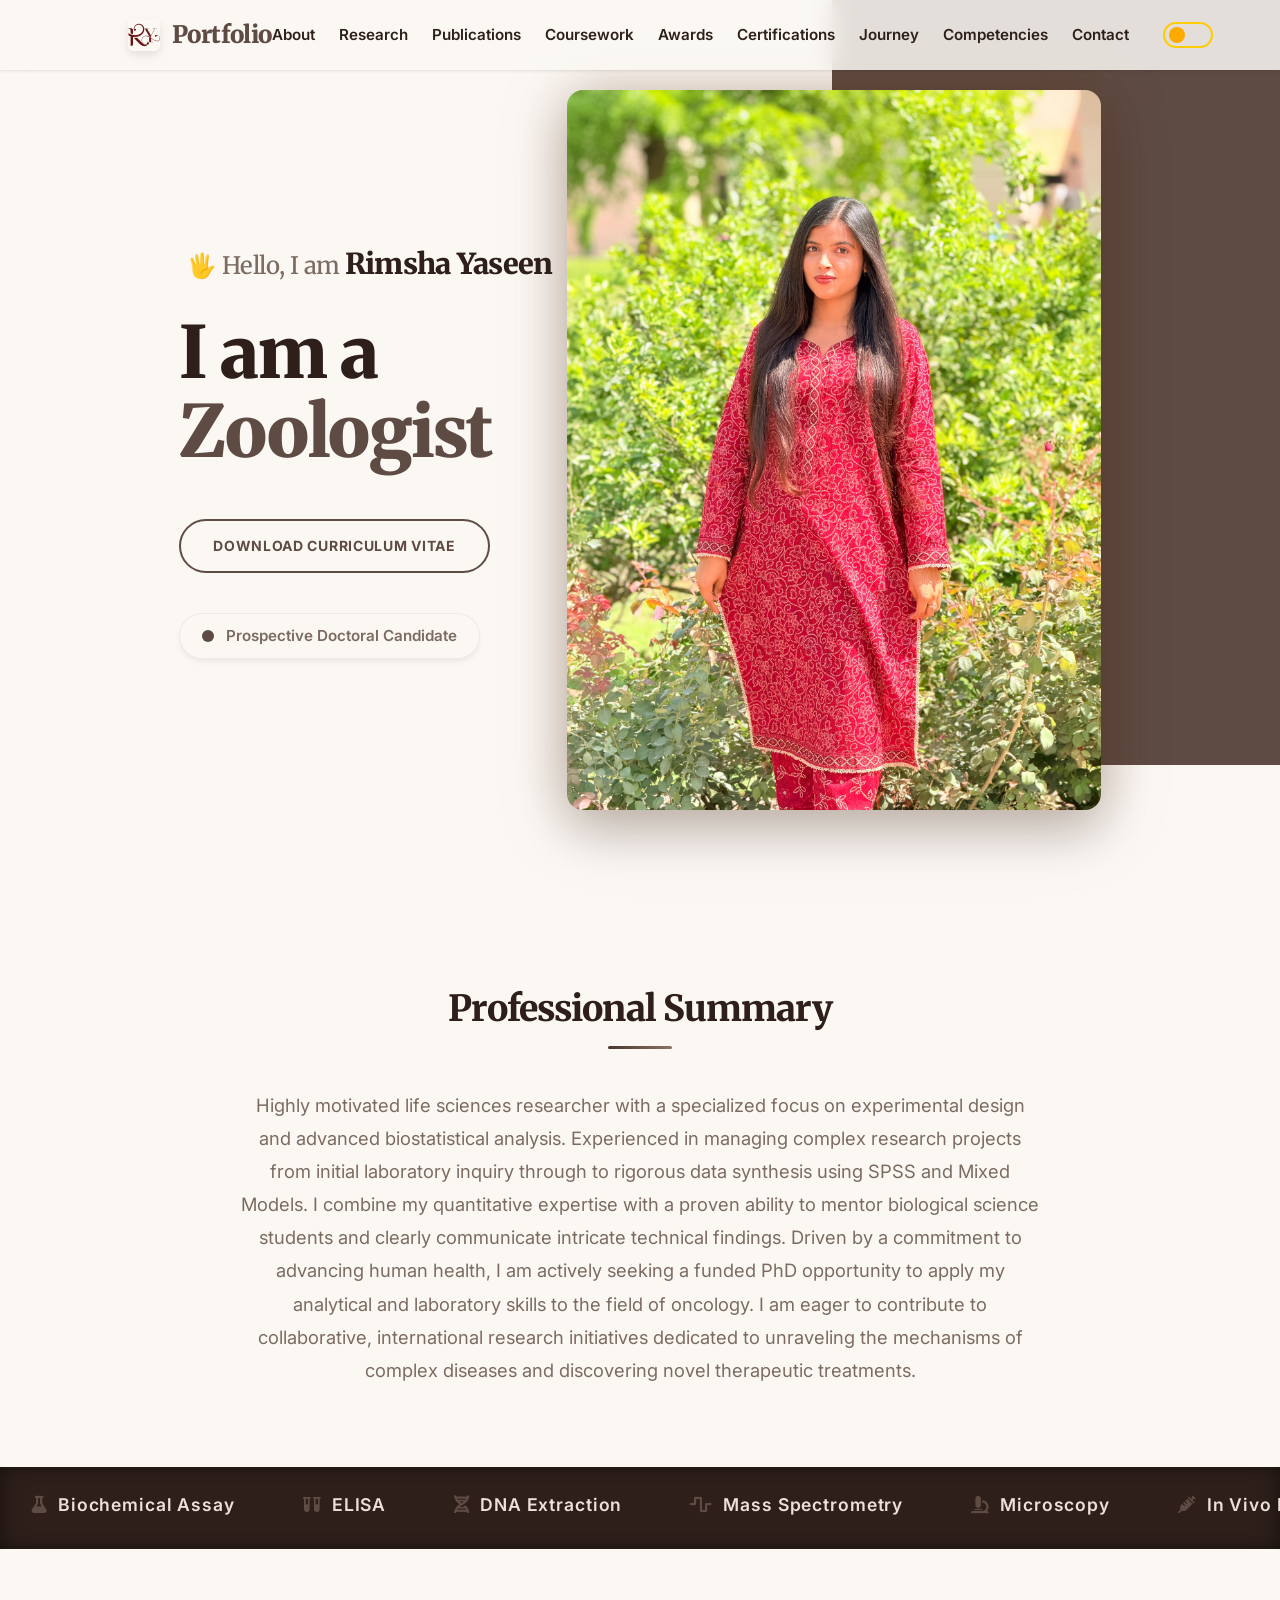
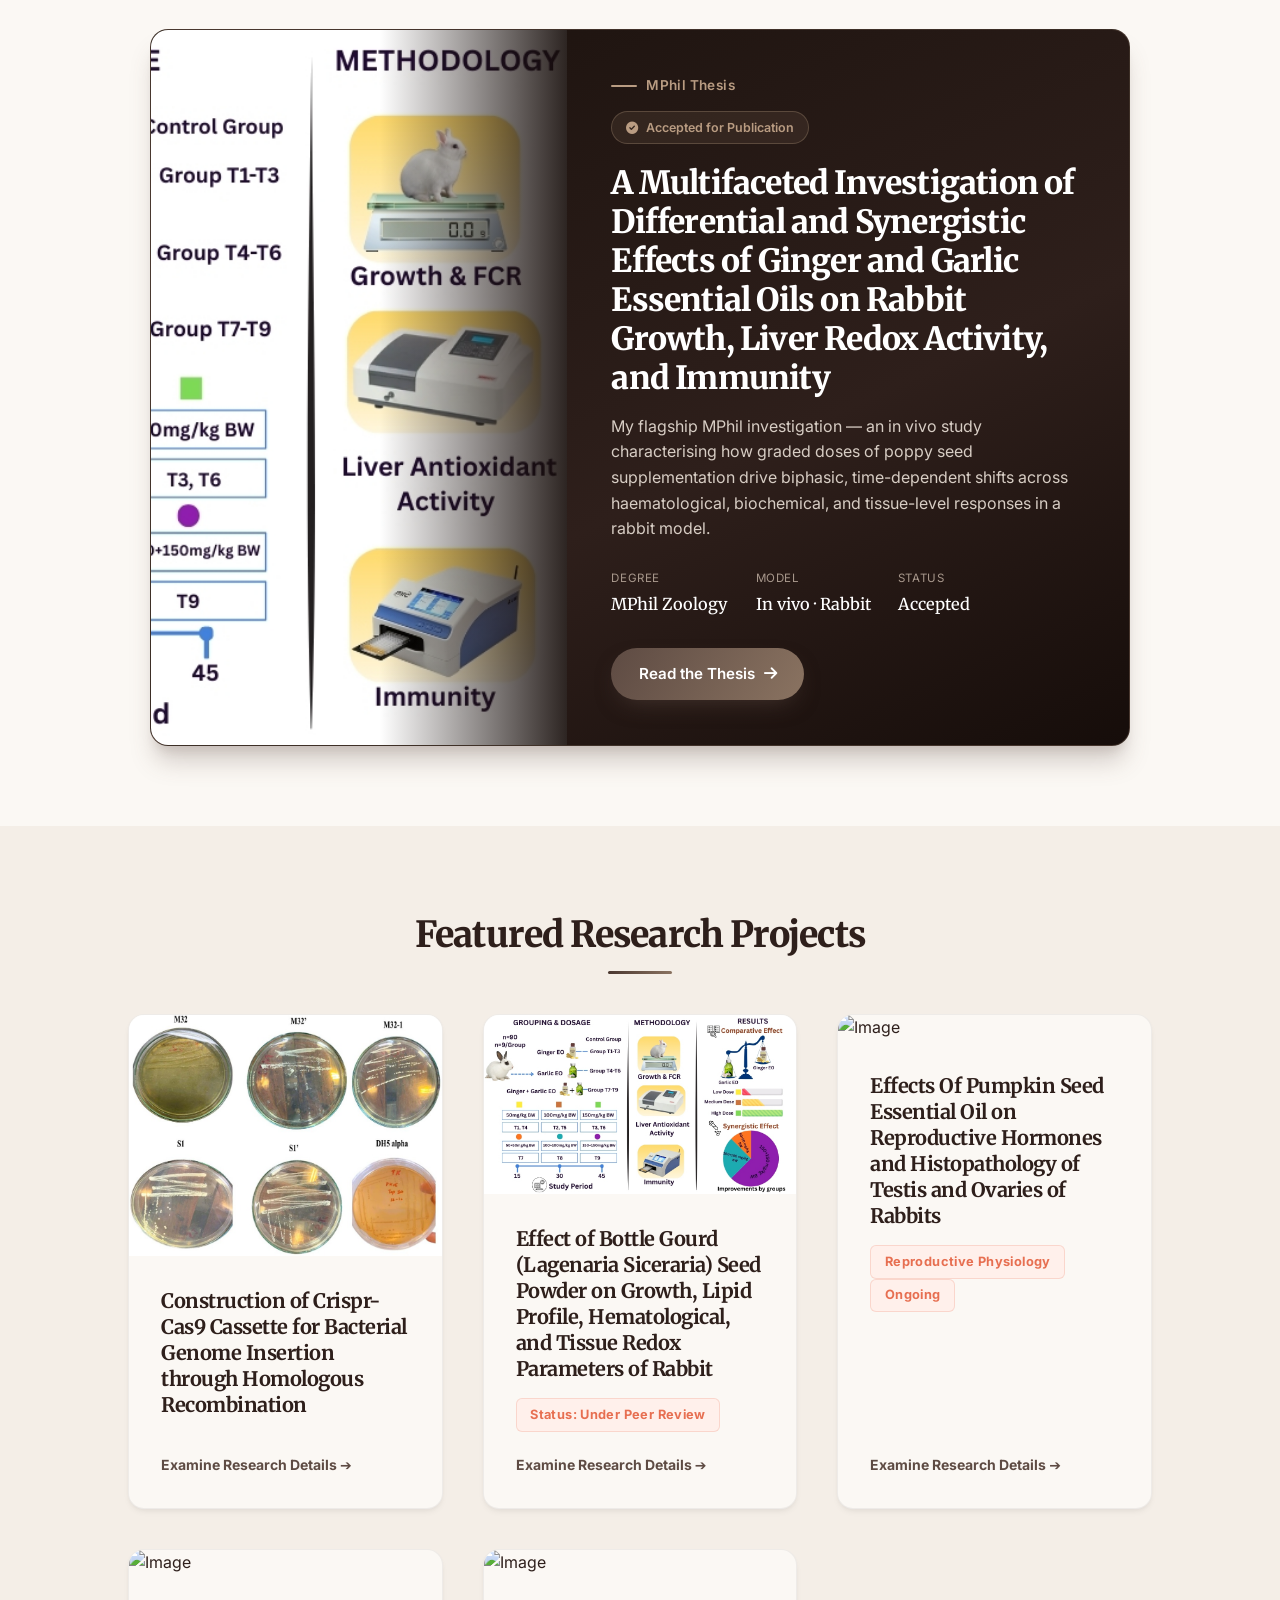
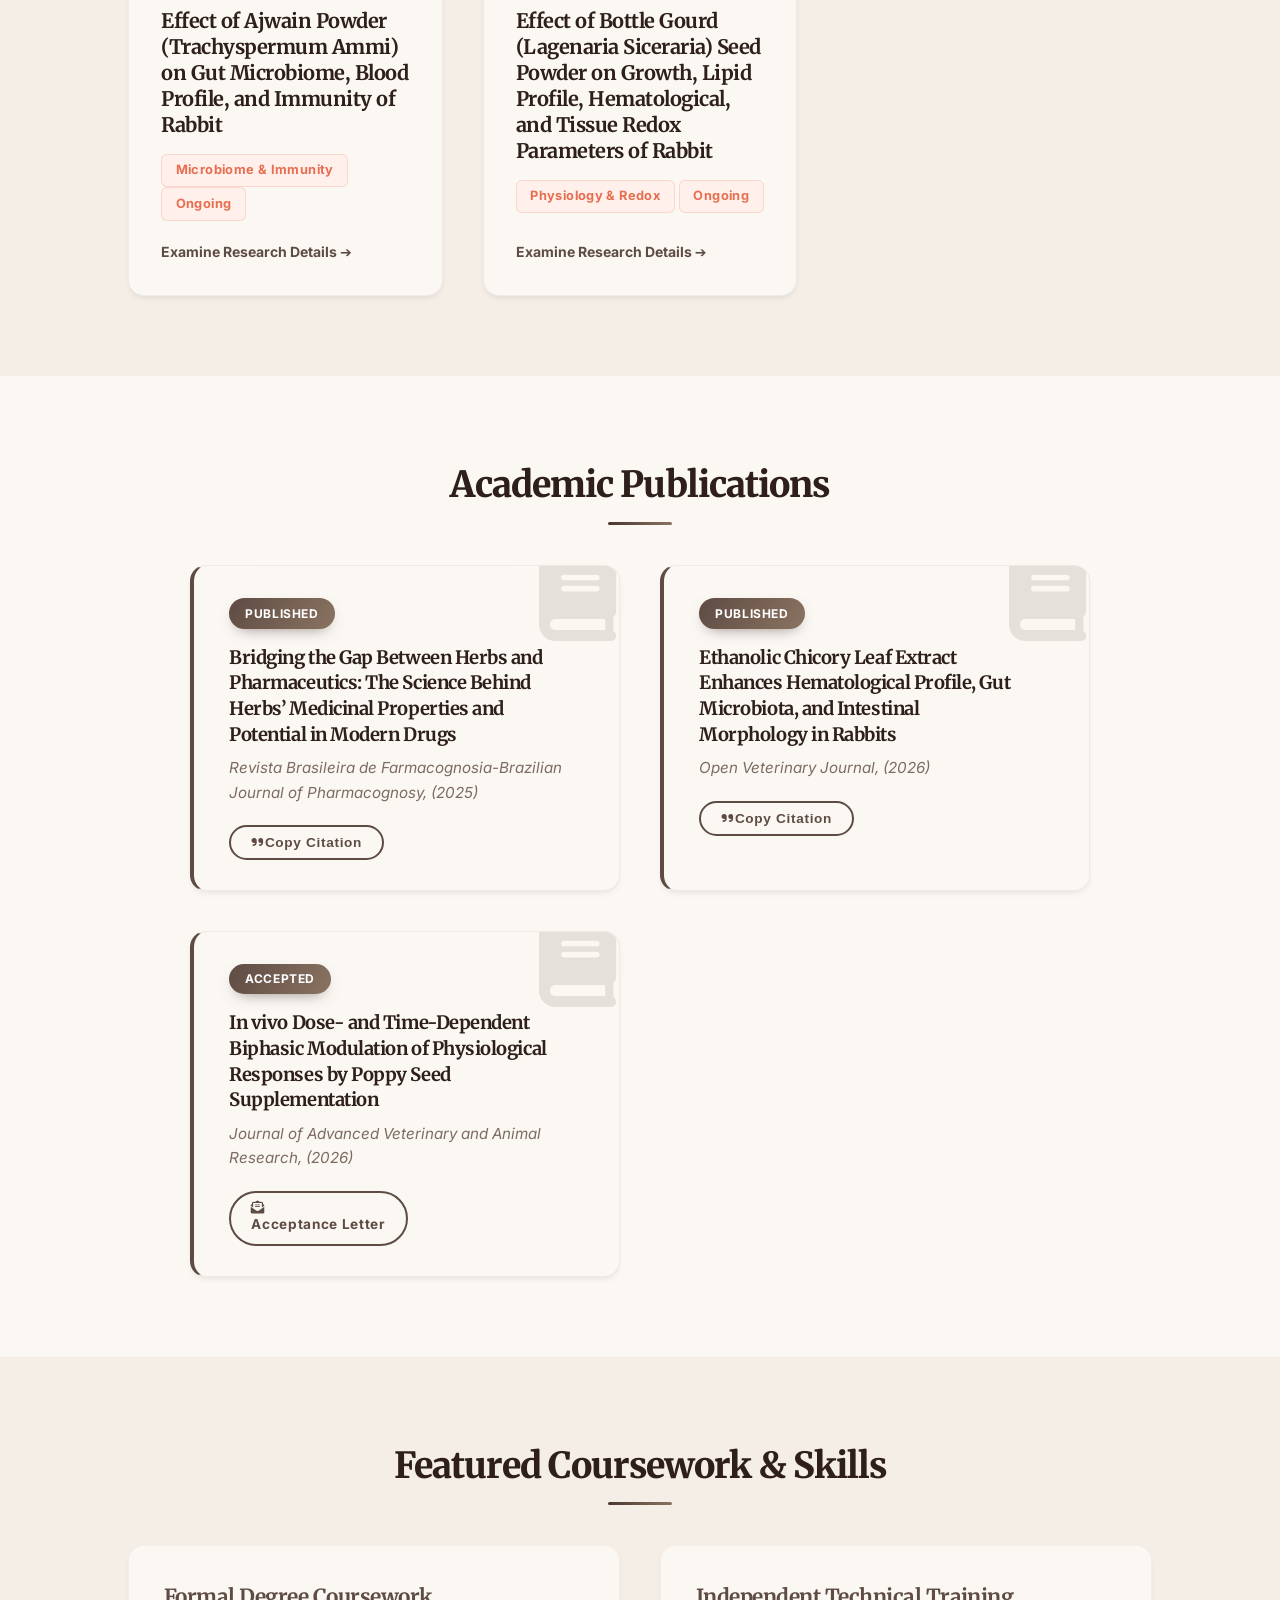
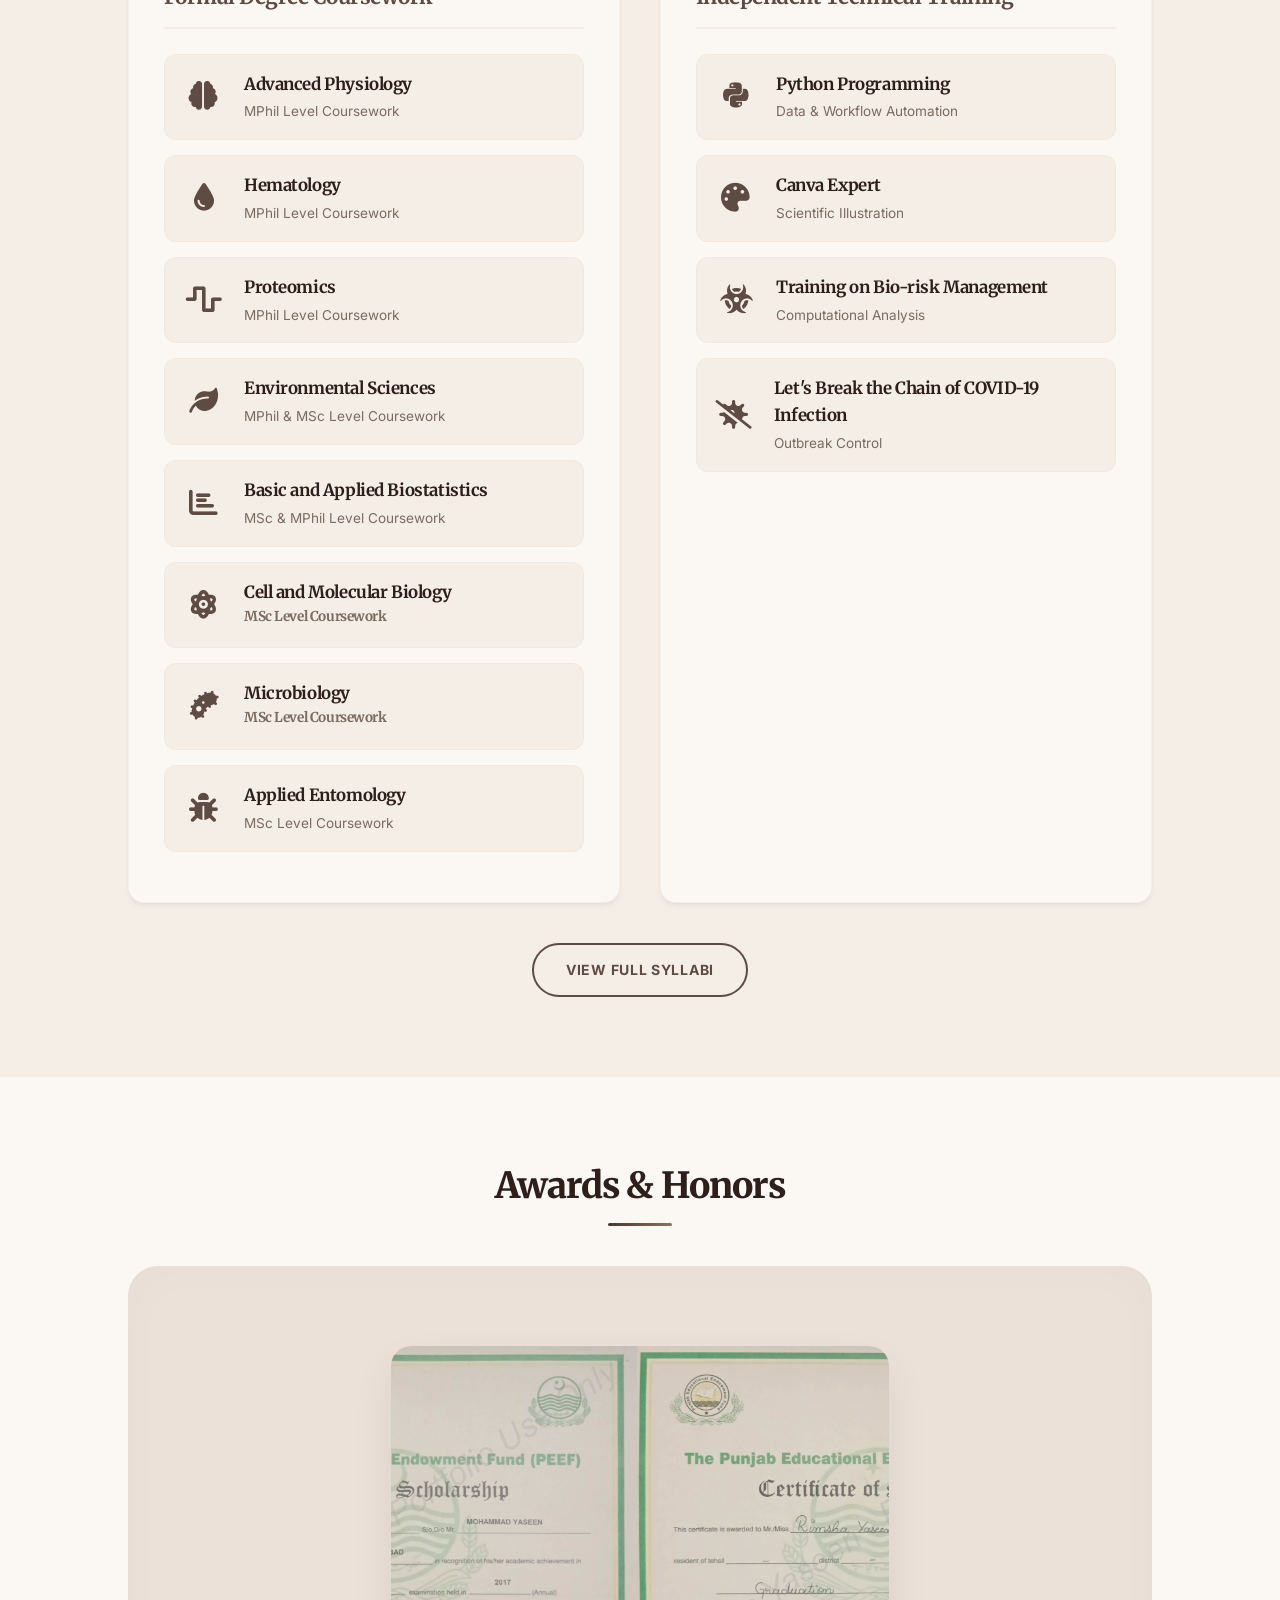
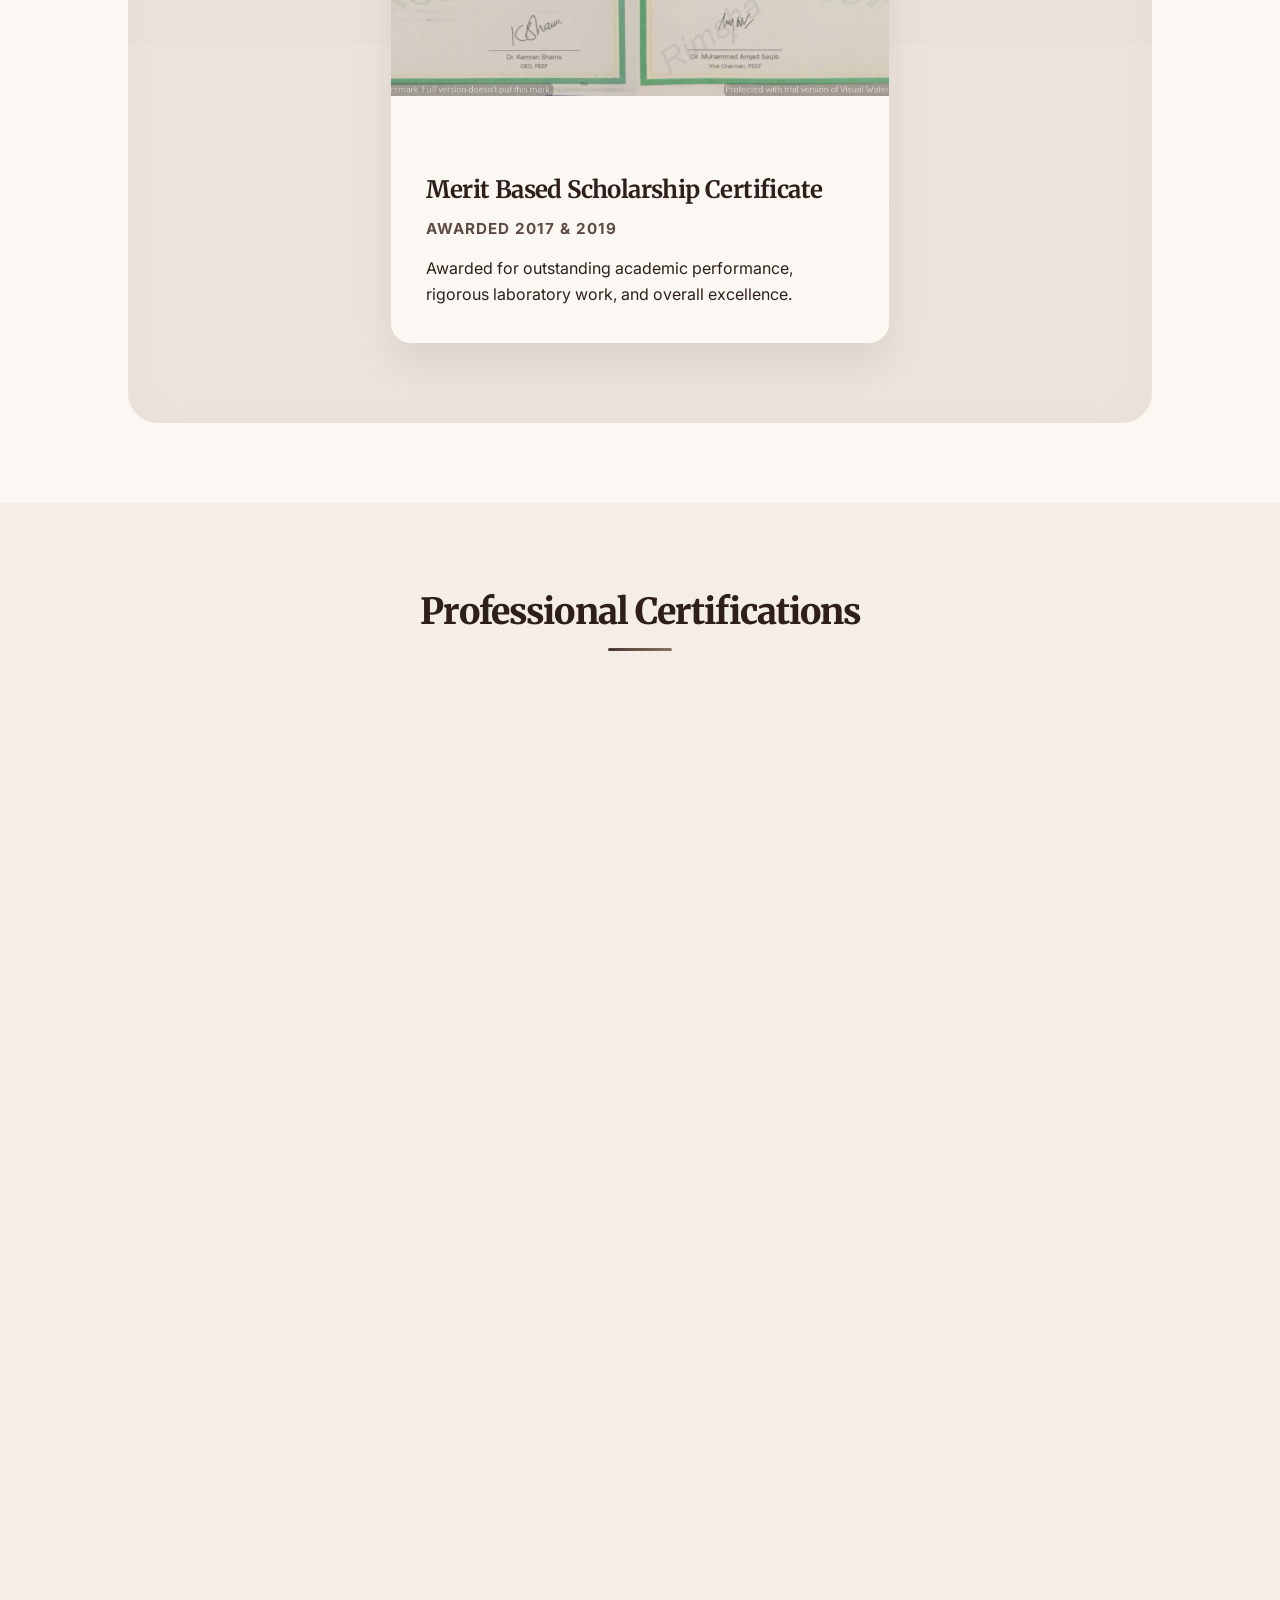
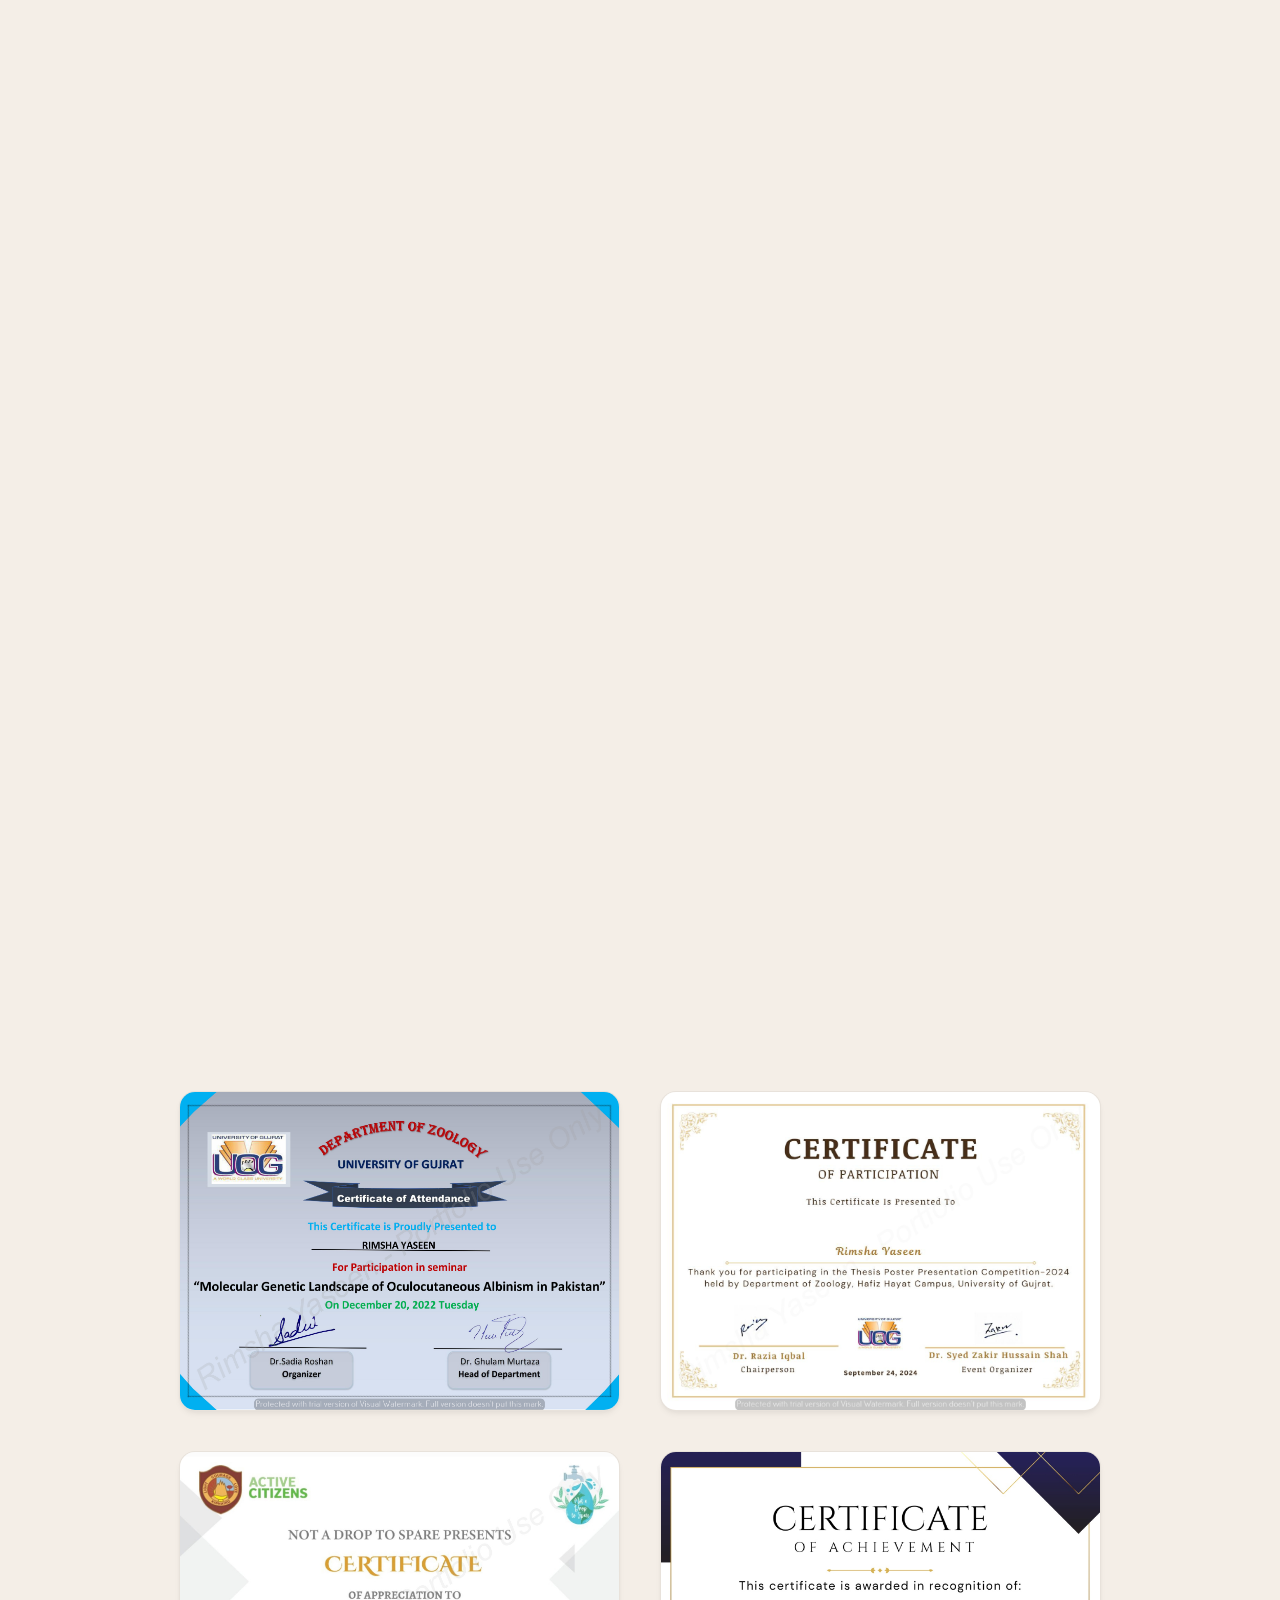
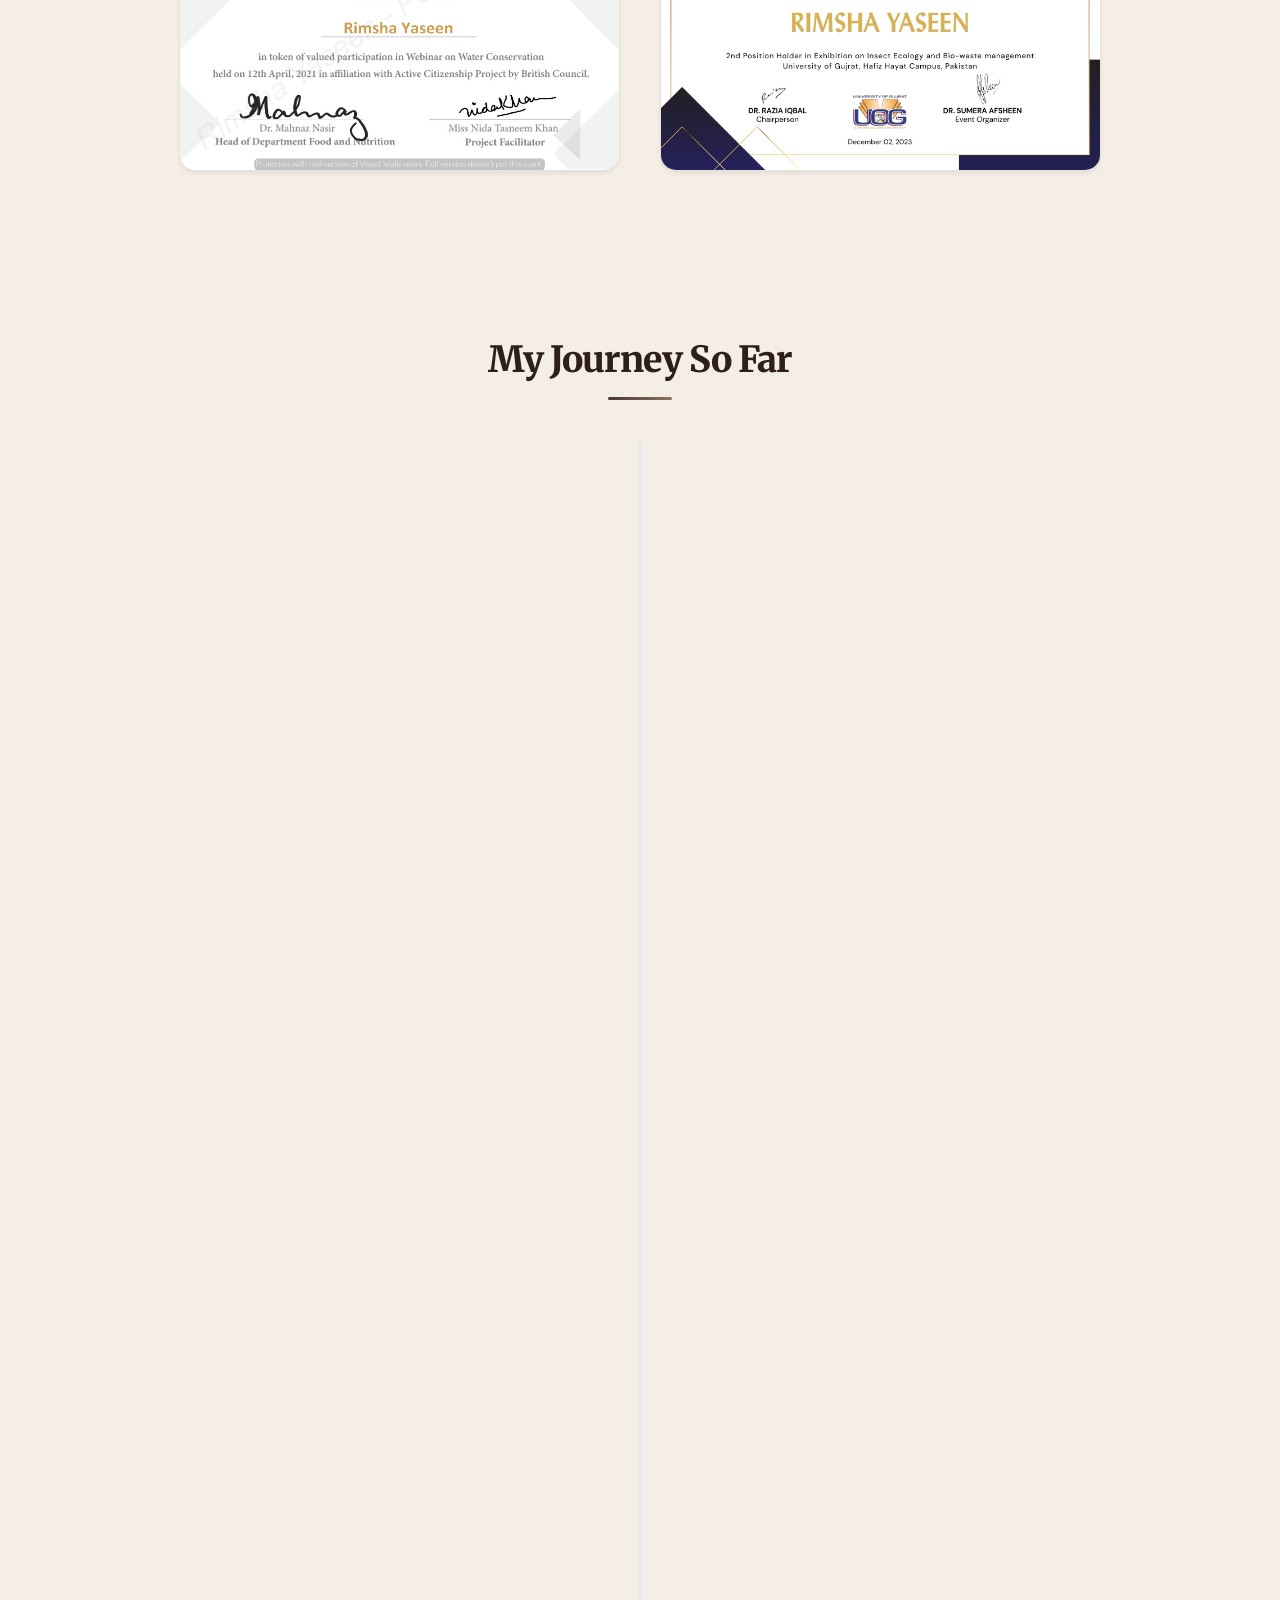
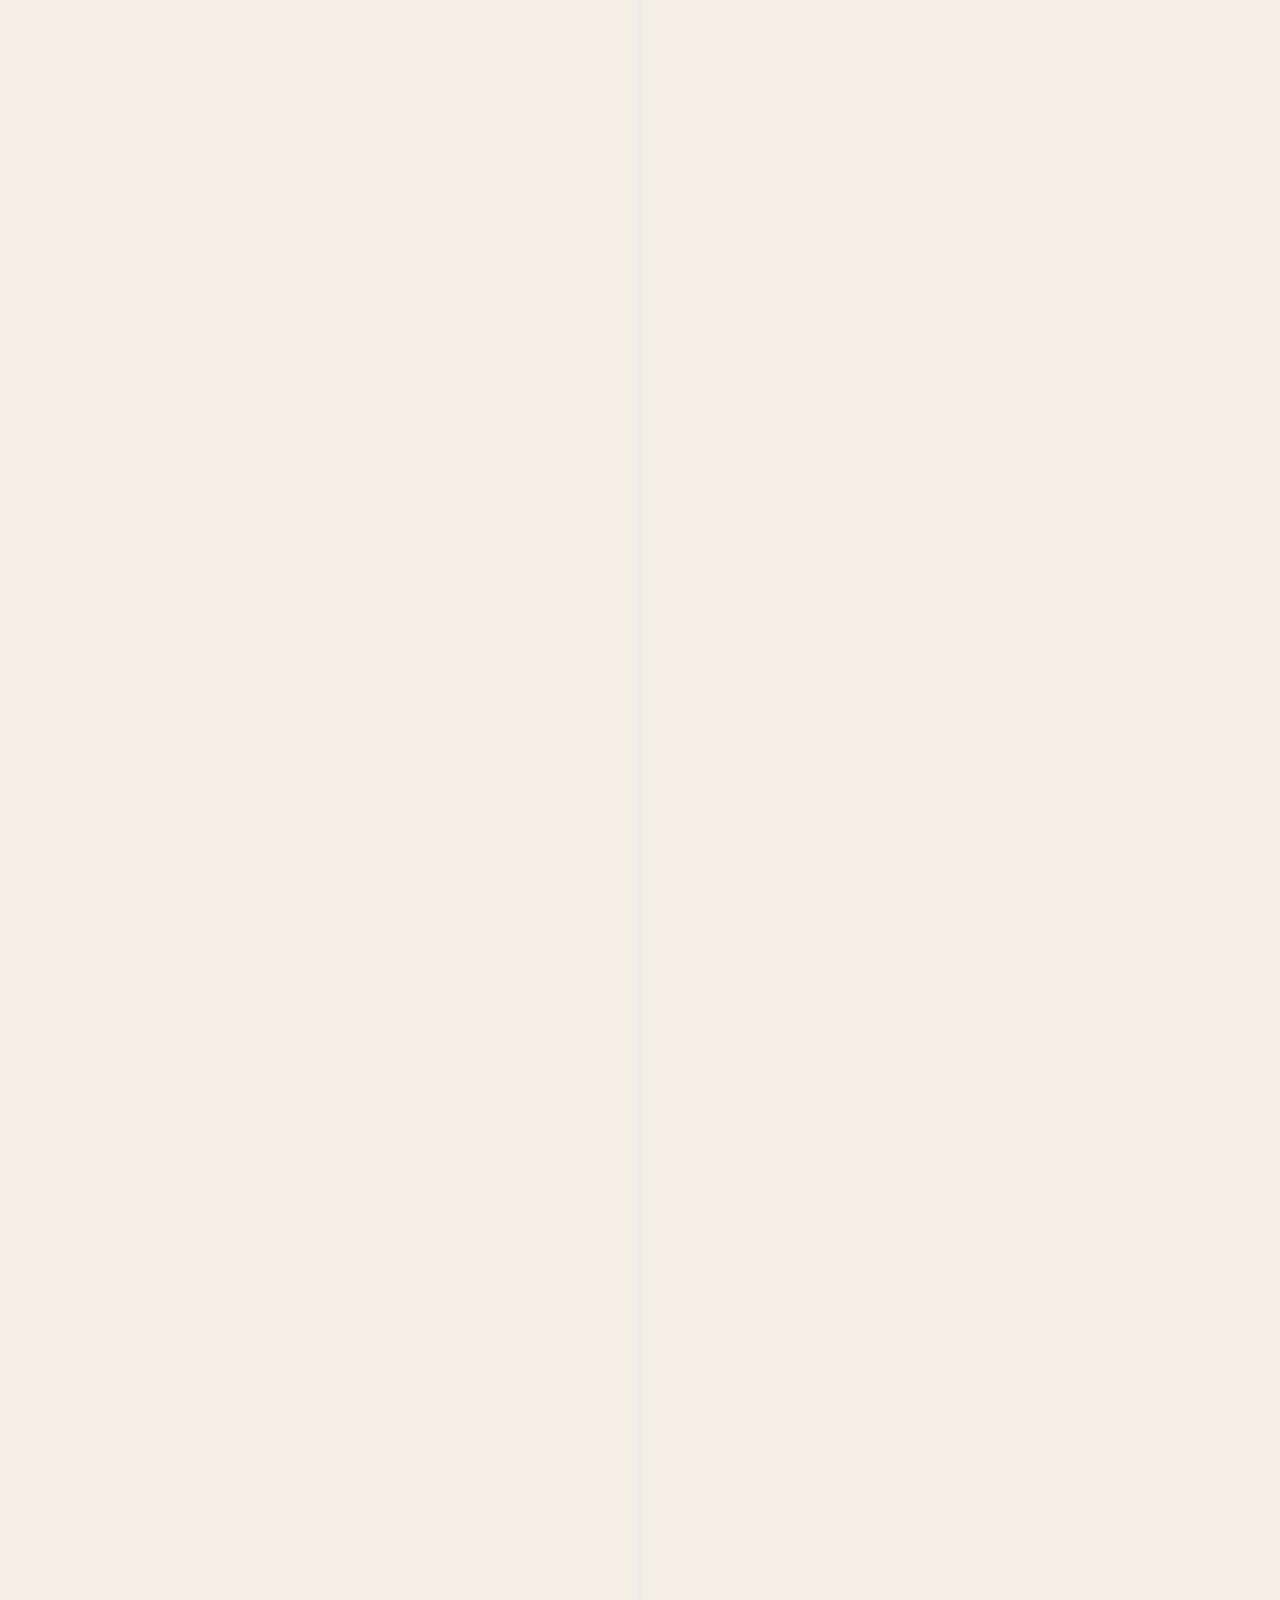
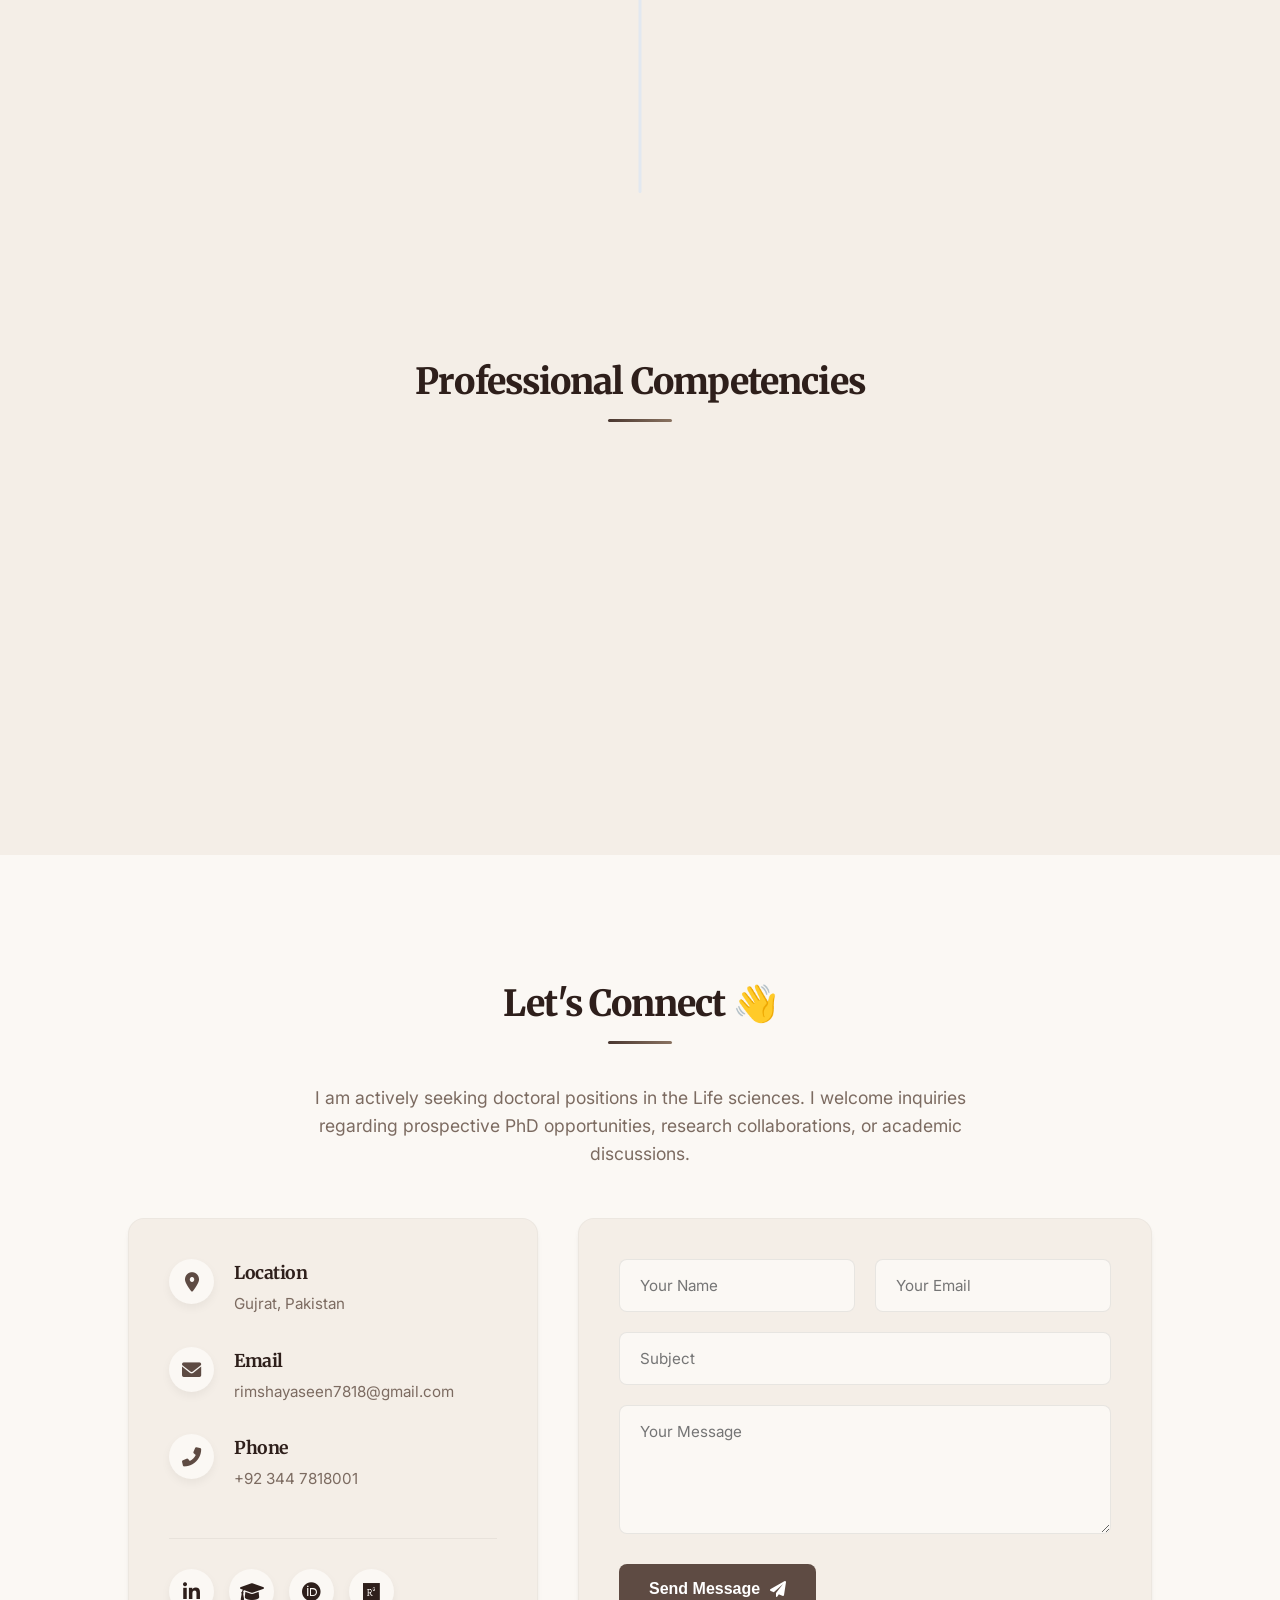
==== commit b4a442ba: "Update index.html" ====
--- a/index.html
+++ b/index.html
@@ -179,7 +179,7 @@
         <section id="thesis">
             <div class="thesis-wrap fade-up">
                 <div class="thesis-media">
-                    <img src="A abstract .jpeg" alt="MPhil Thesis graphical abstract">
+                    <img src="Abstract R.jpeg" alt="MPhil Thesis graphical abstract">
                 </div>
                 <div class="thesis-content">
                     <span class="thesis-kicker">MPhil Thesis</span>
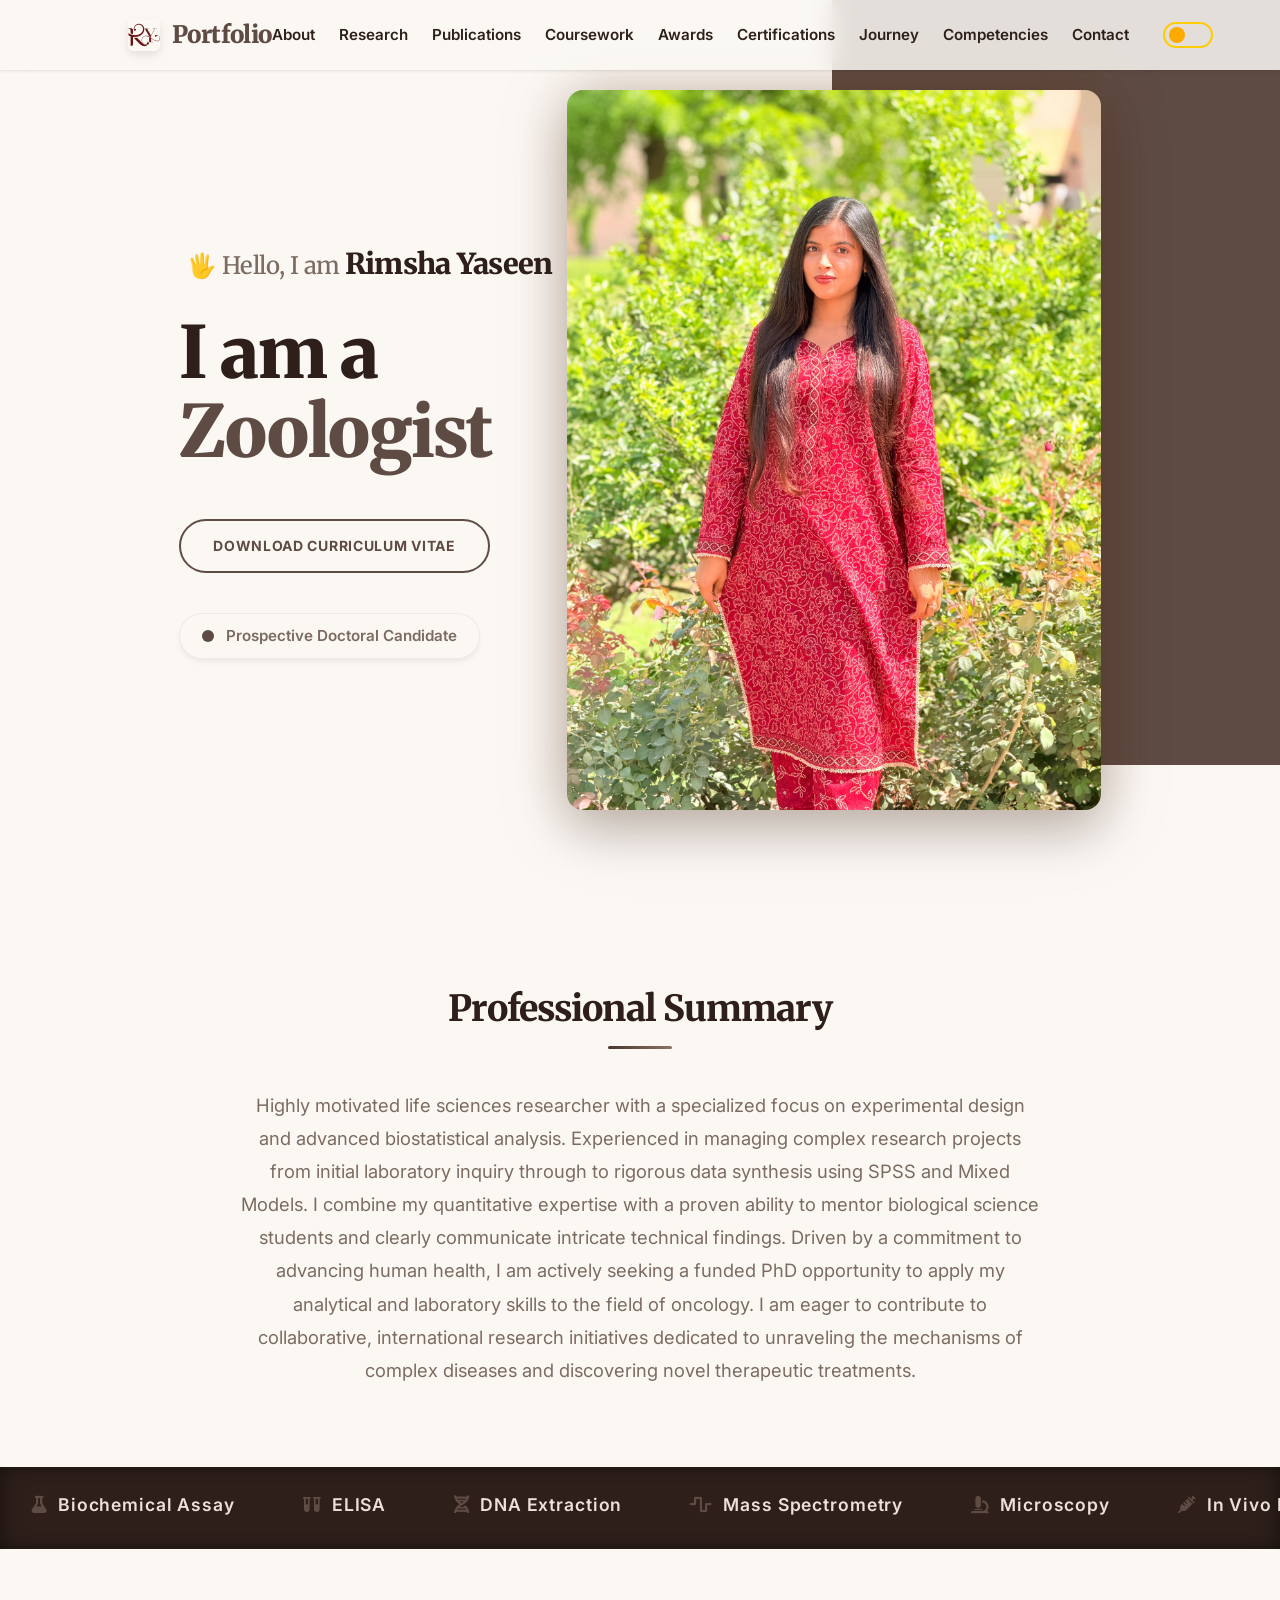
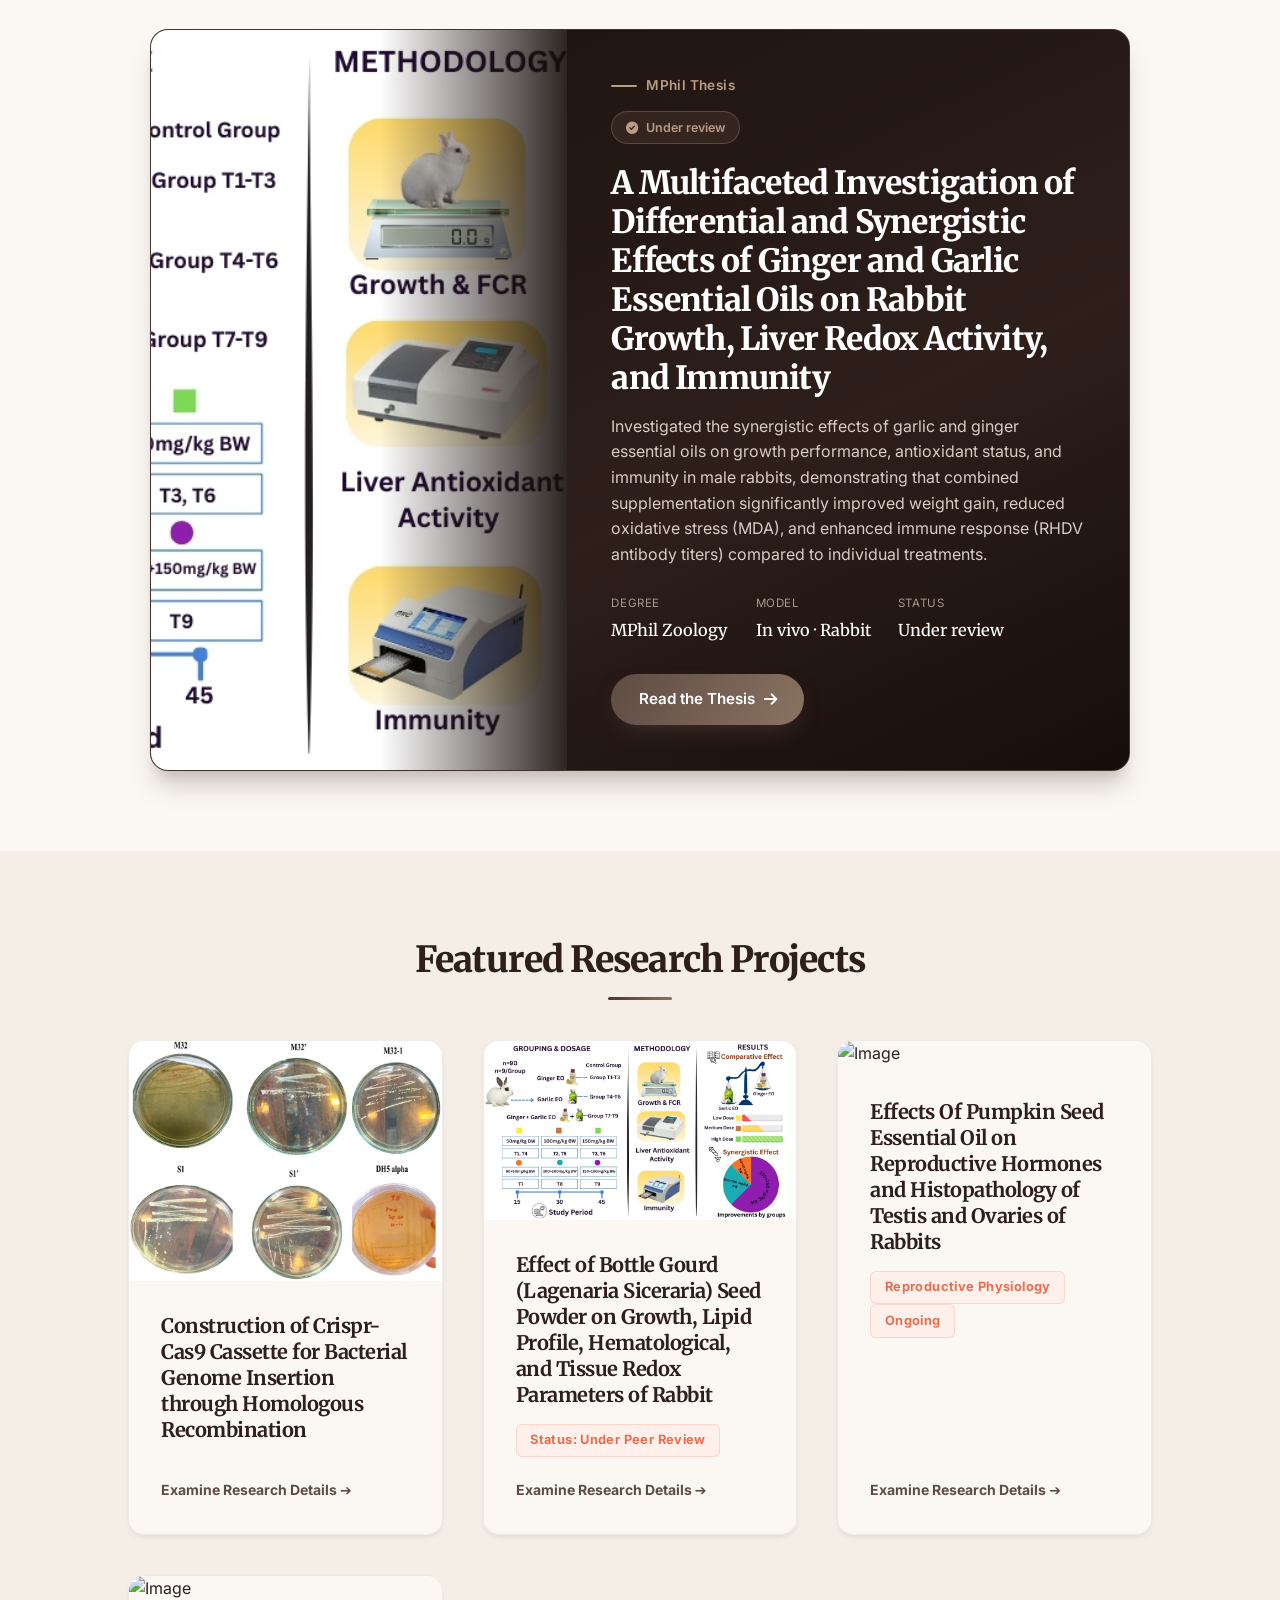
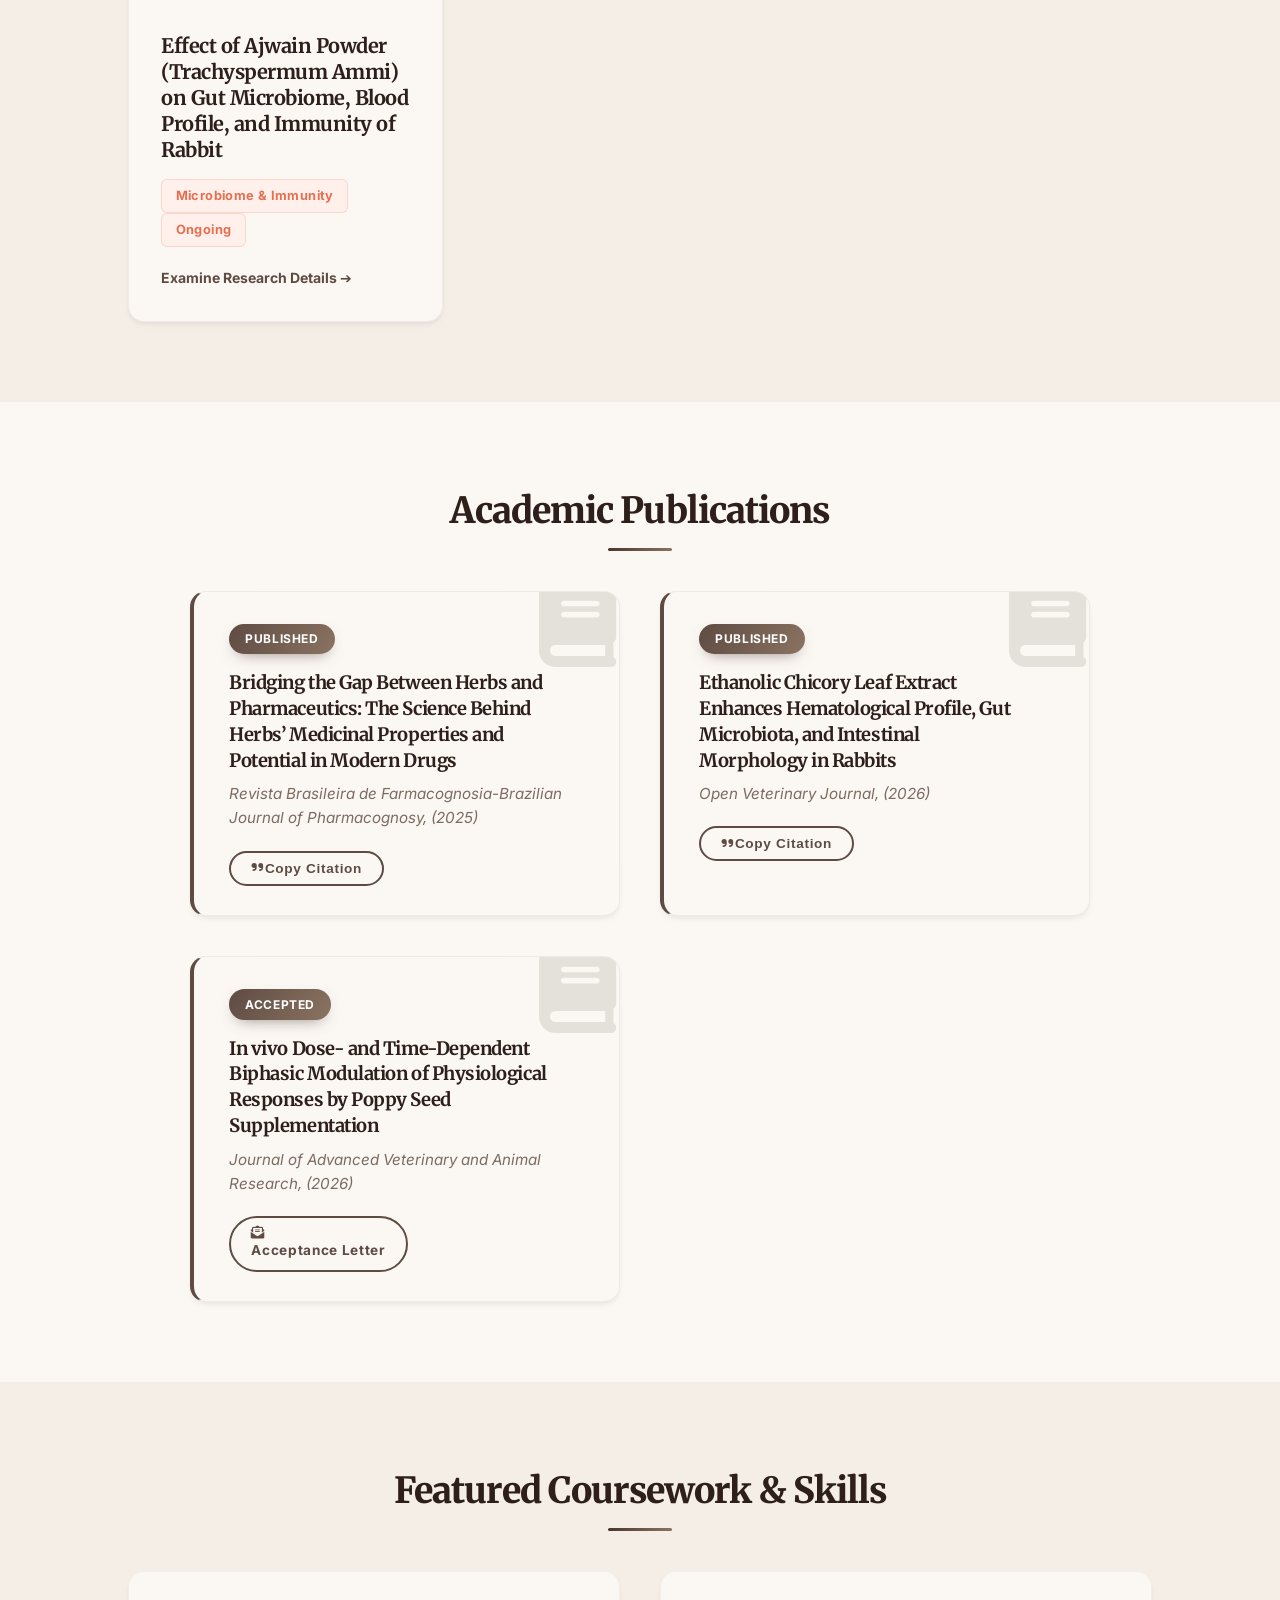
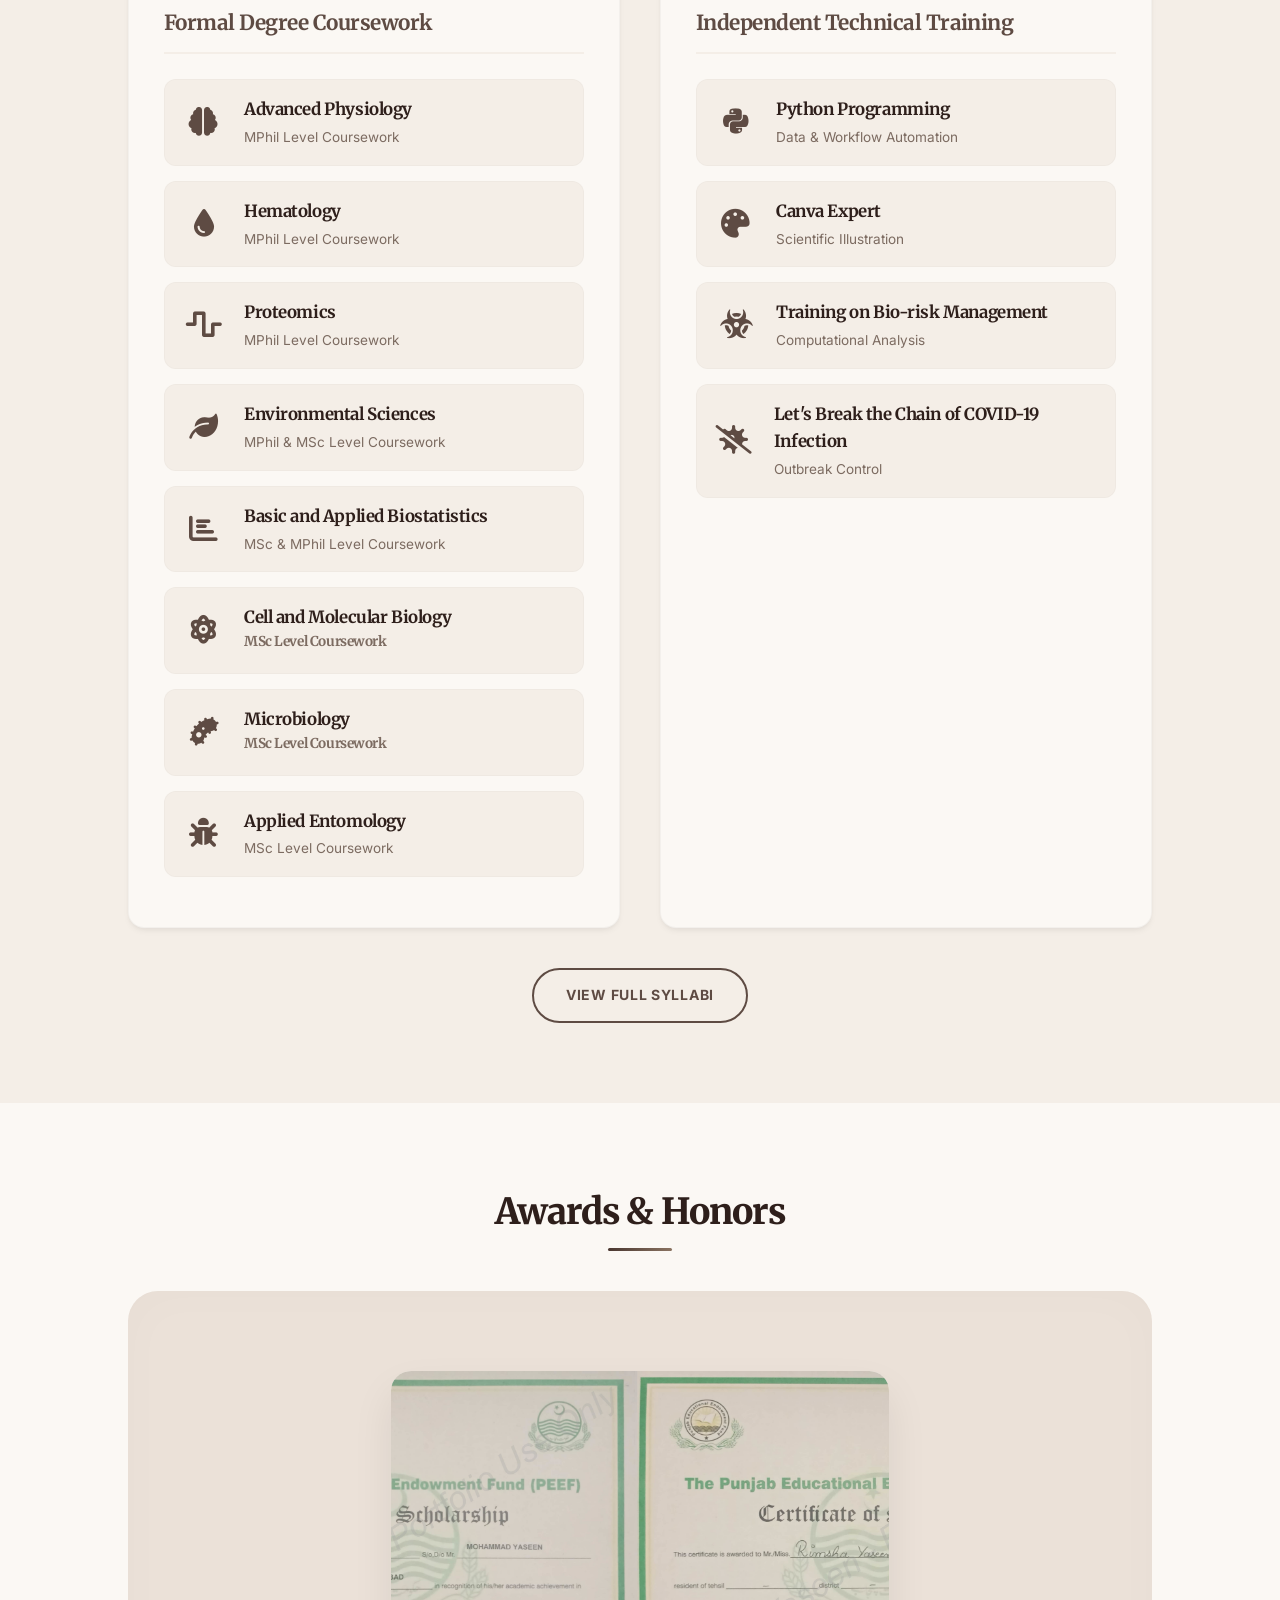
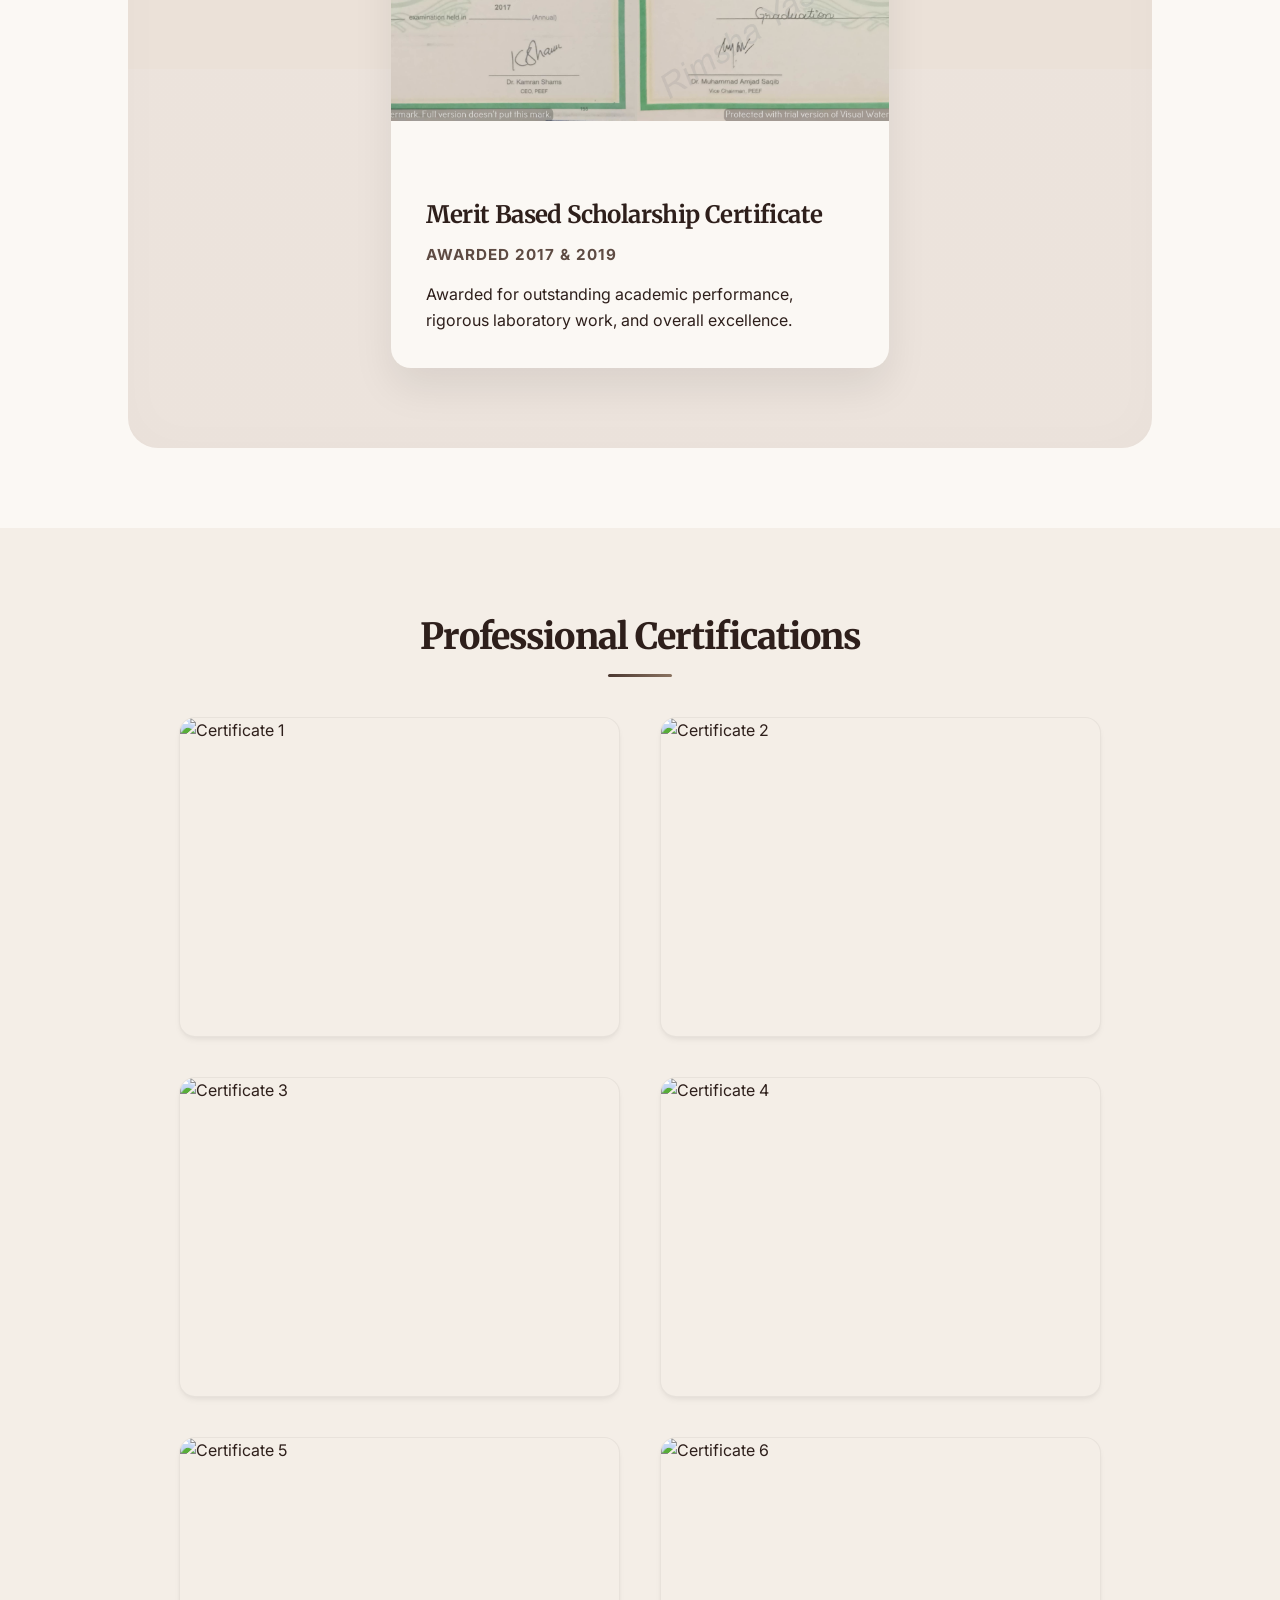
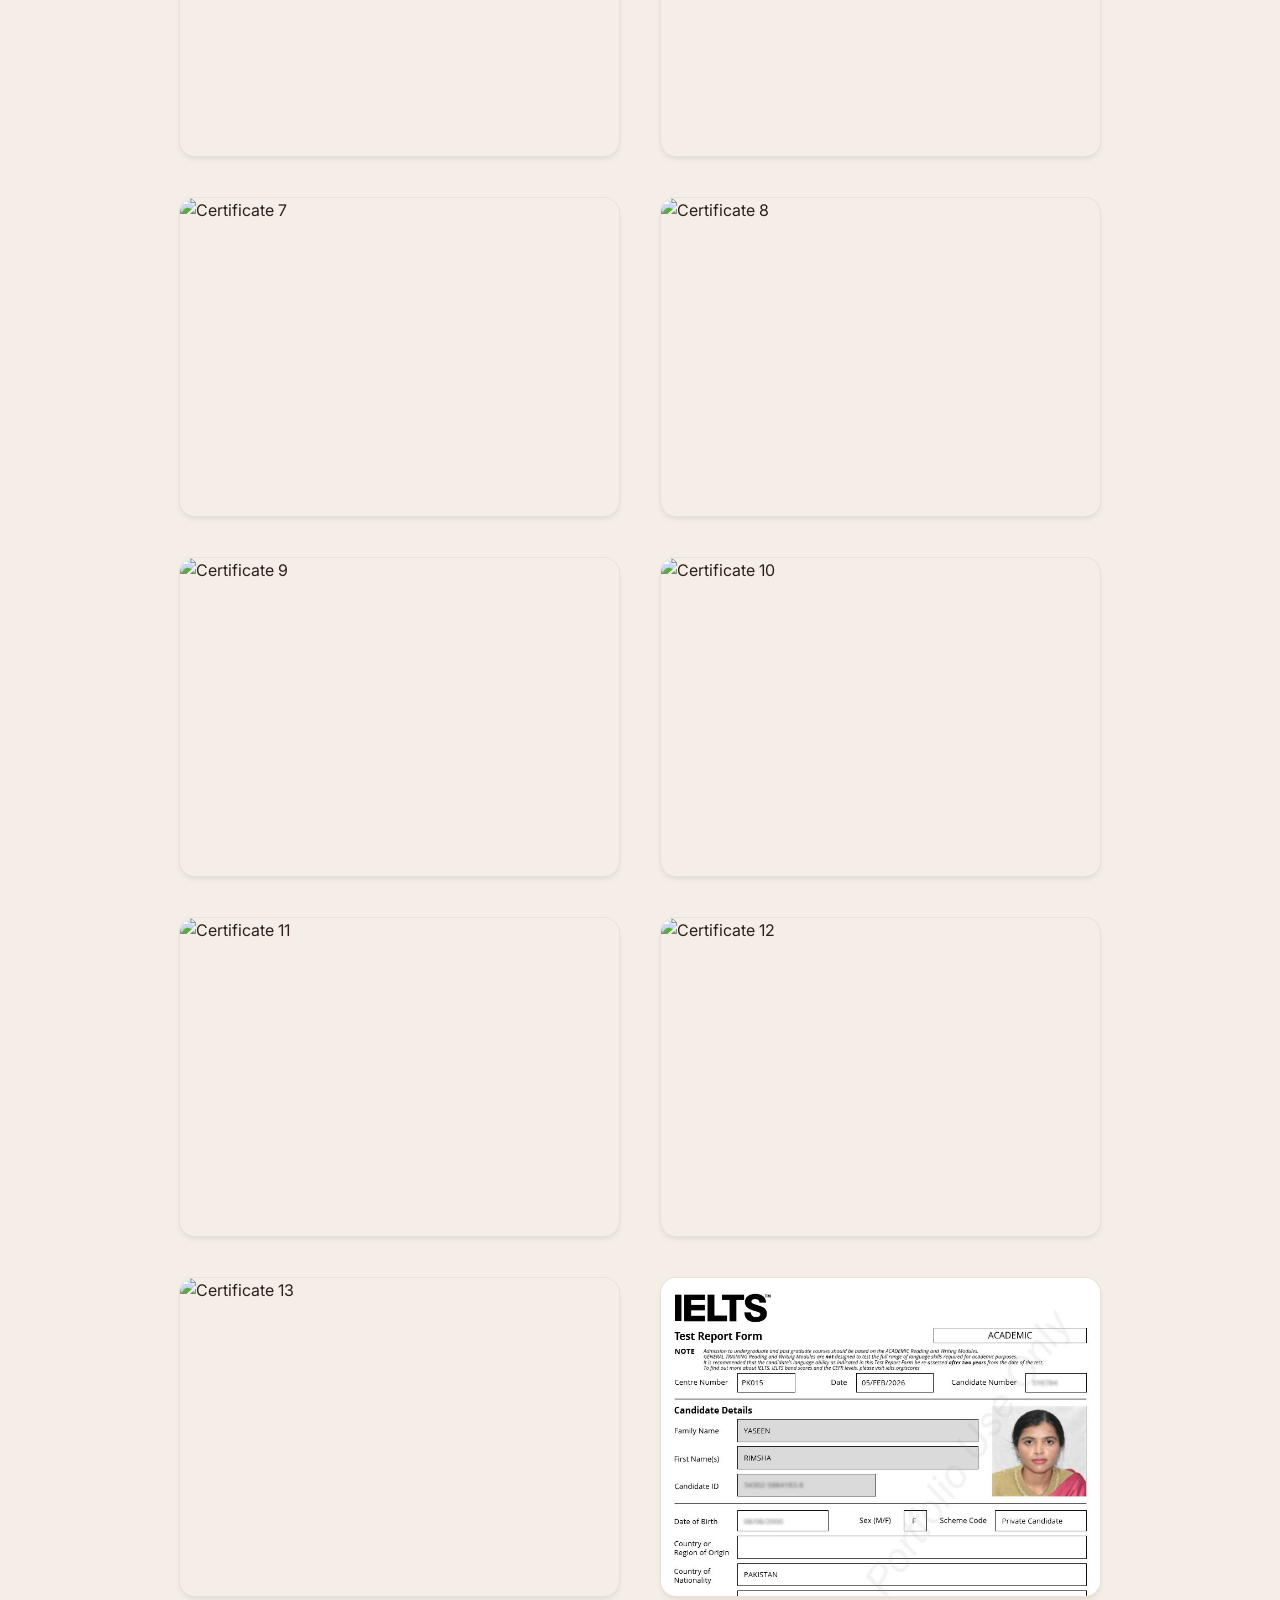
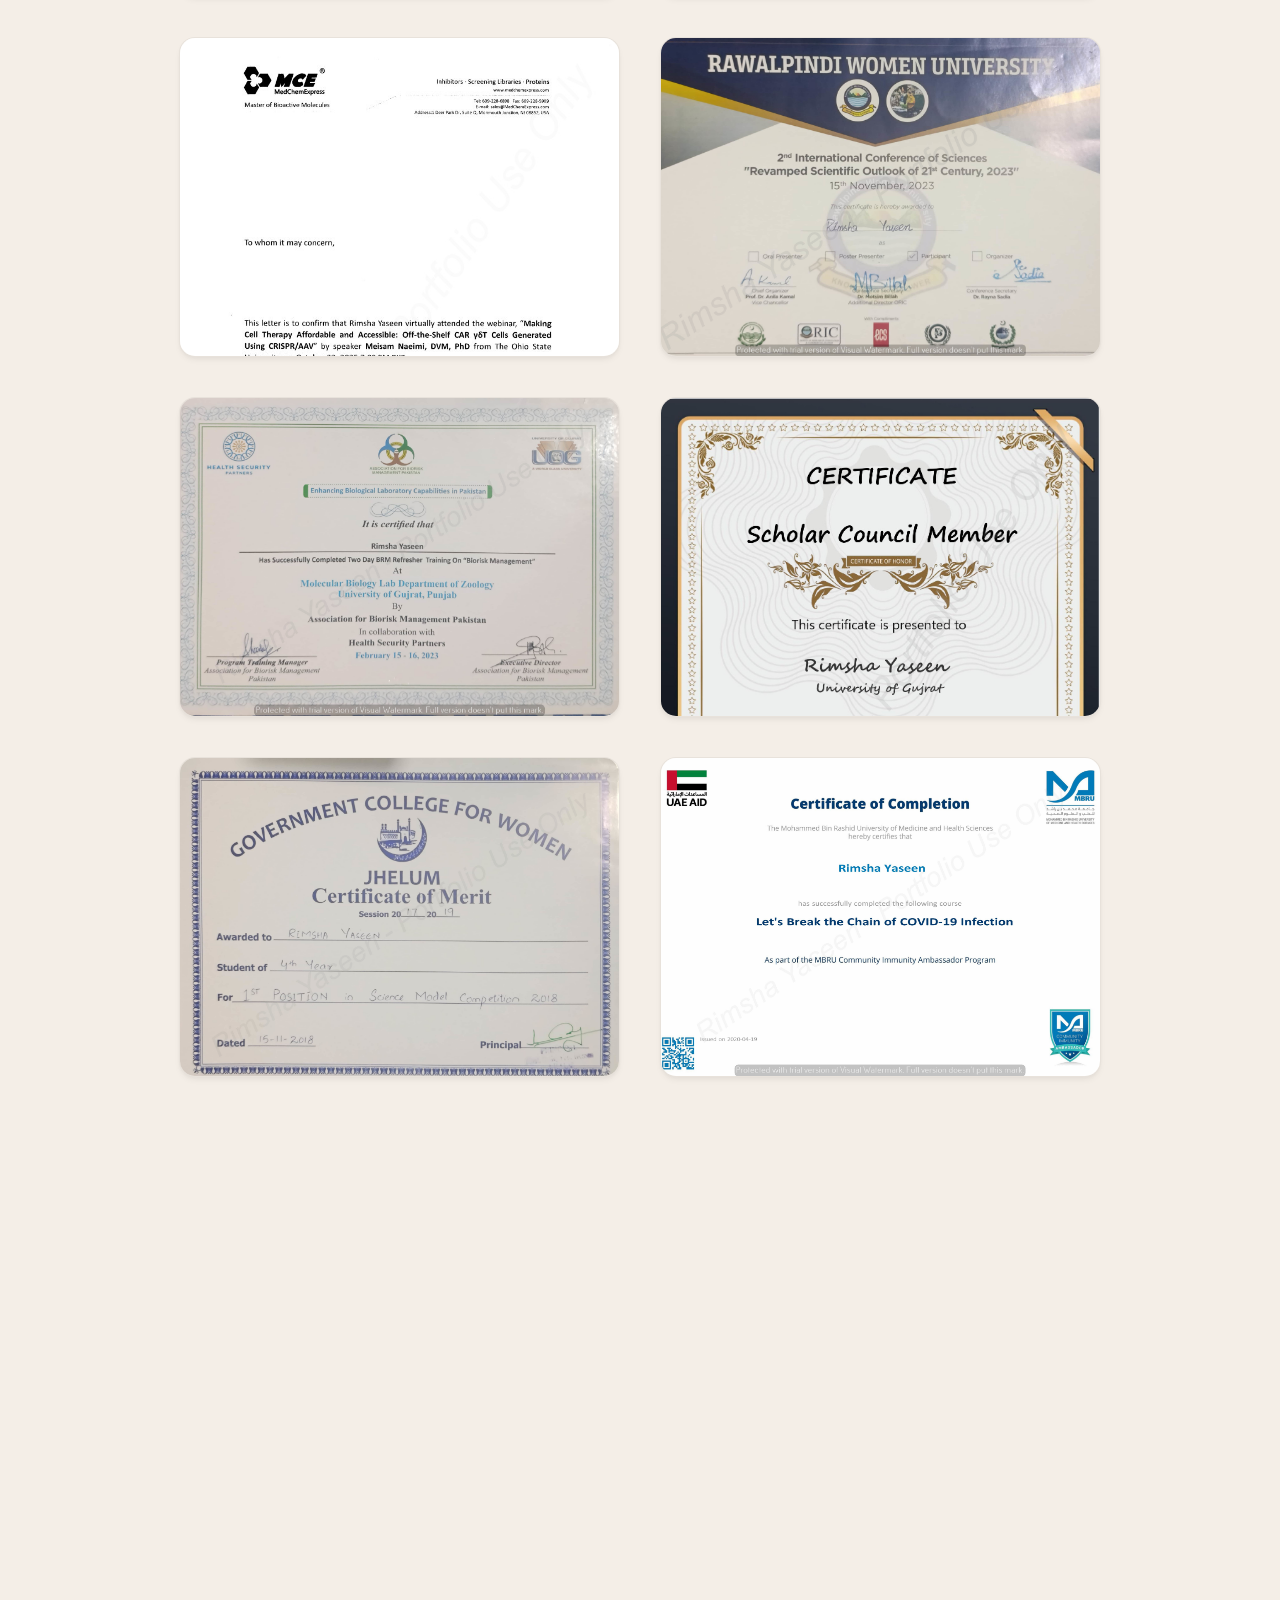
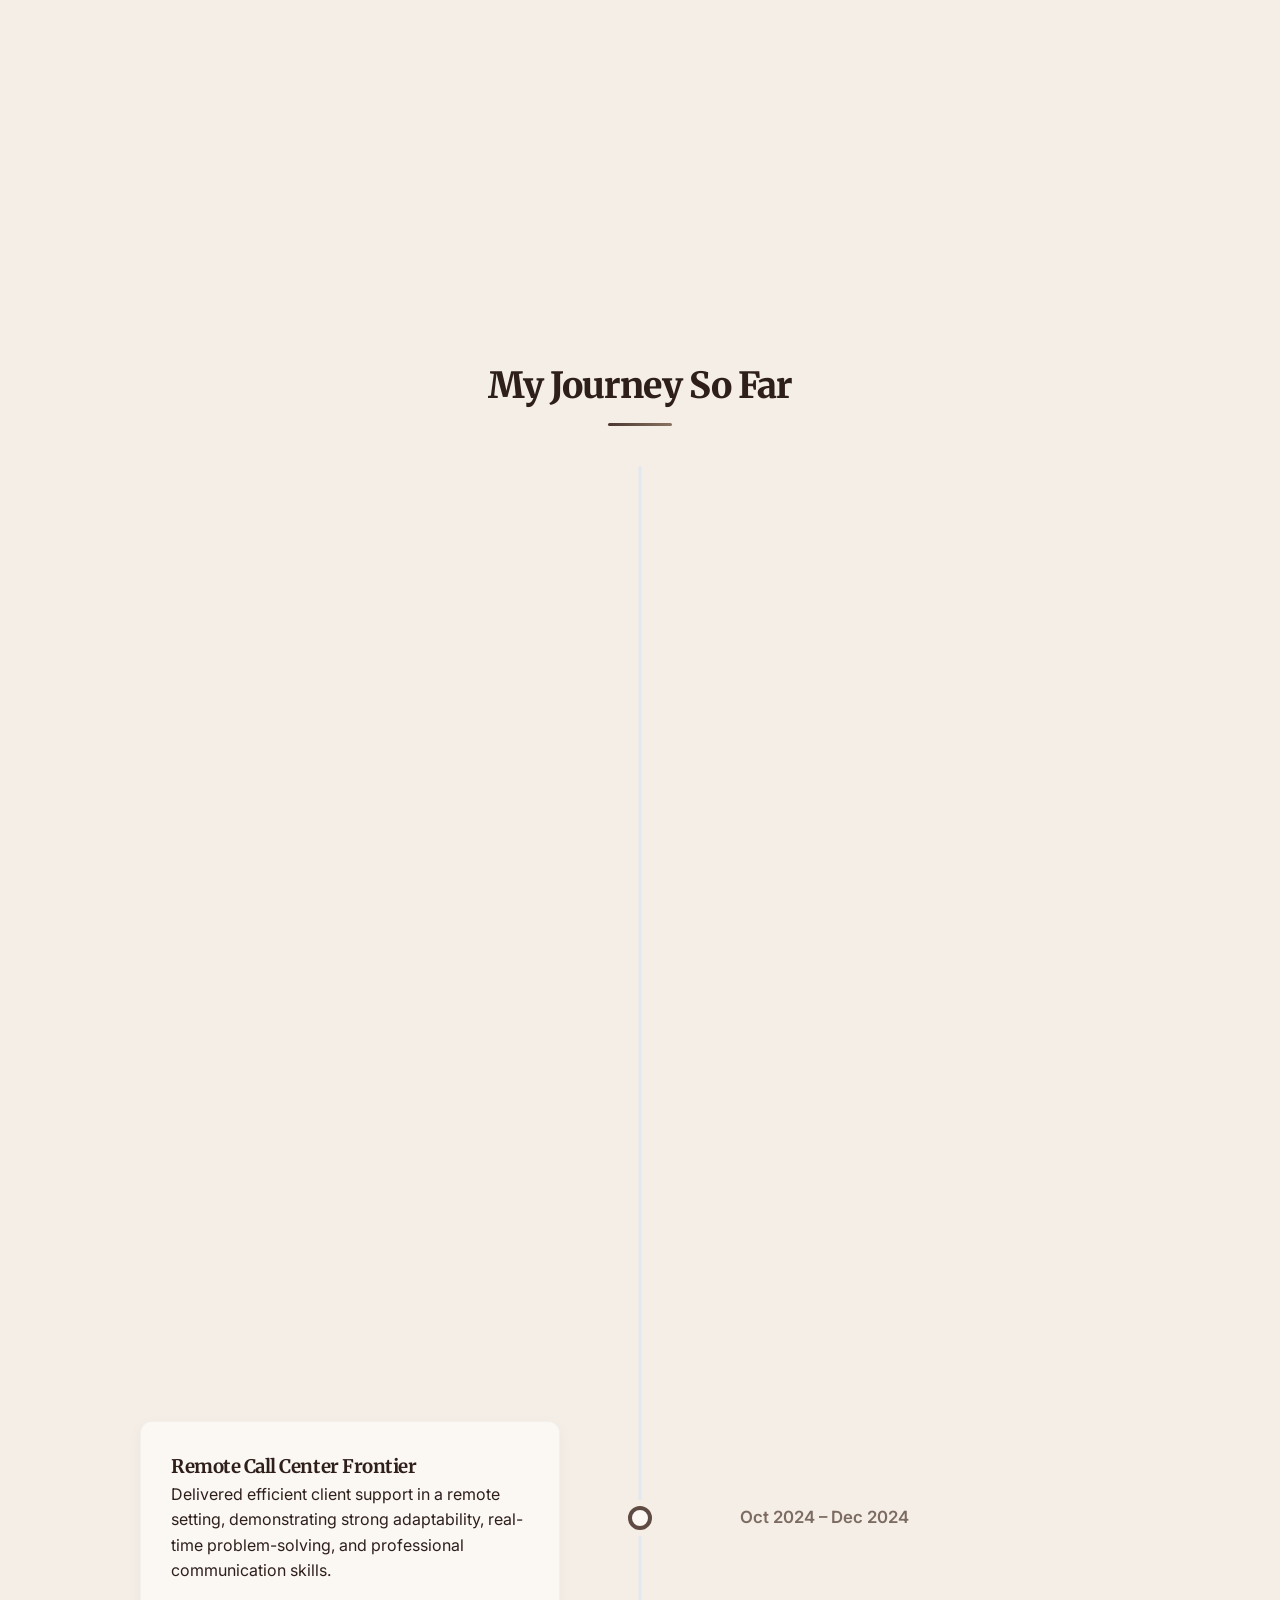
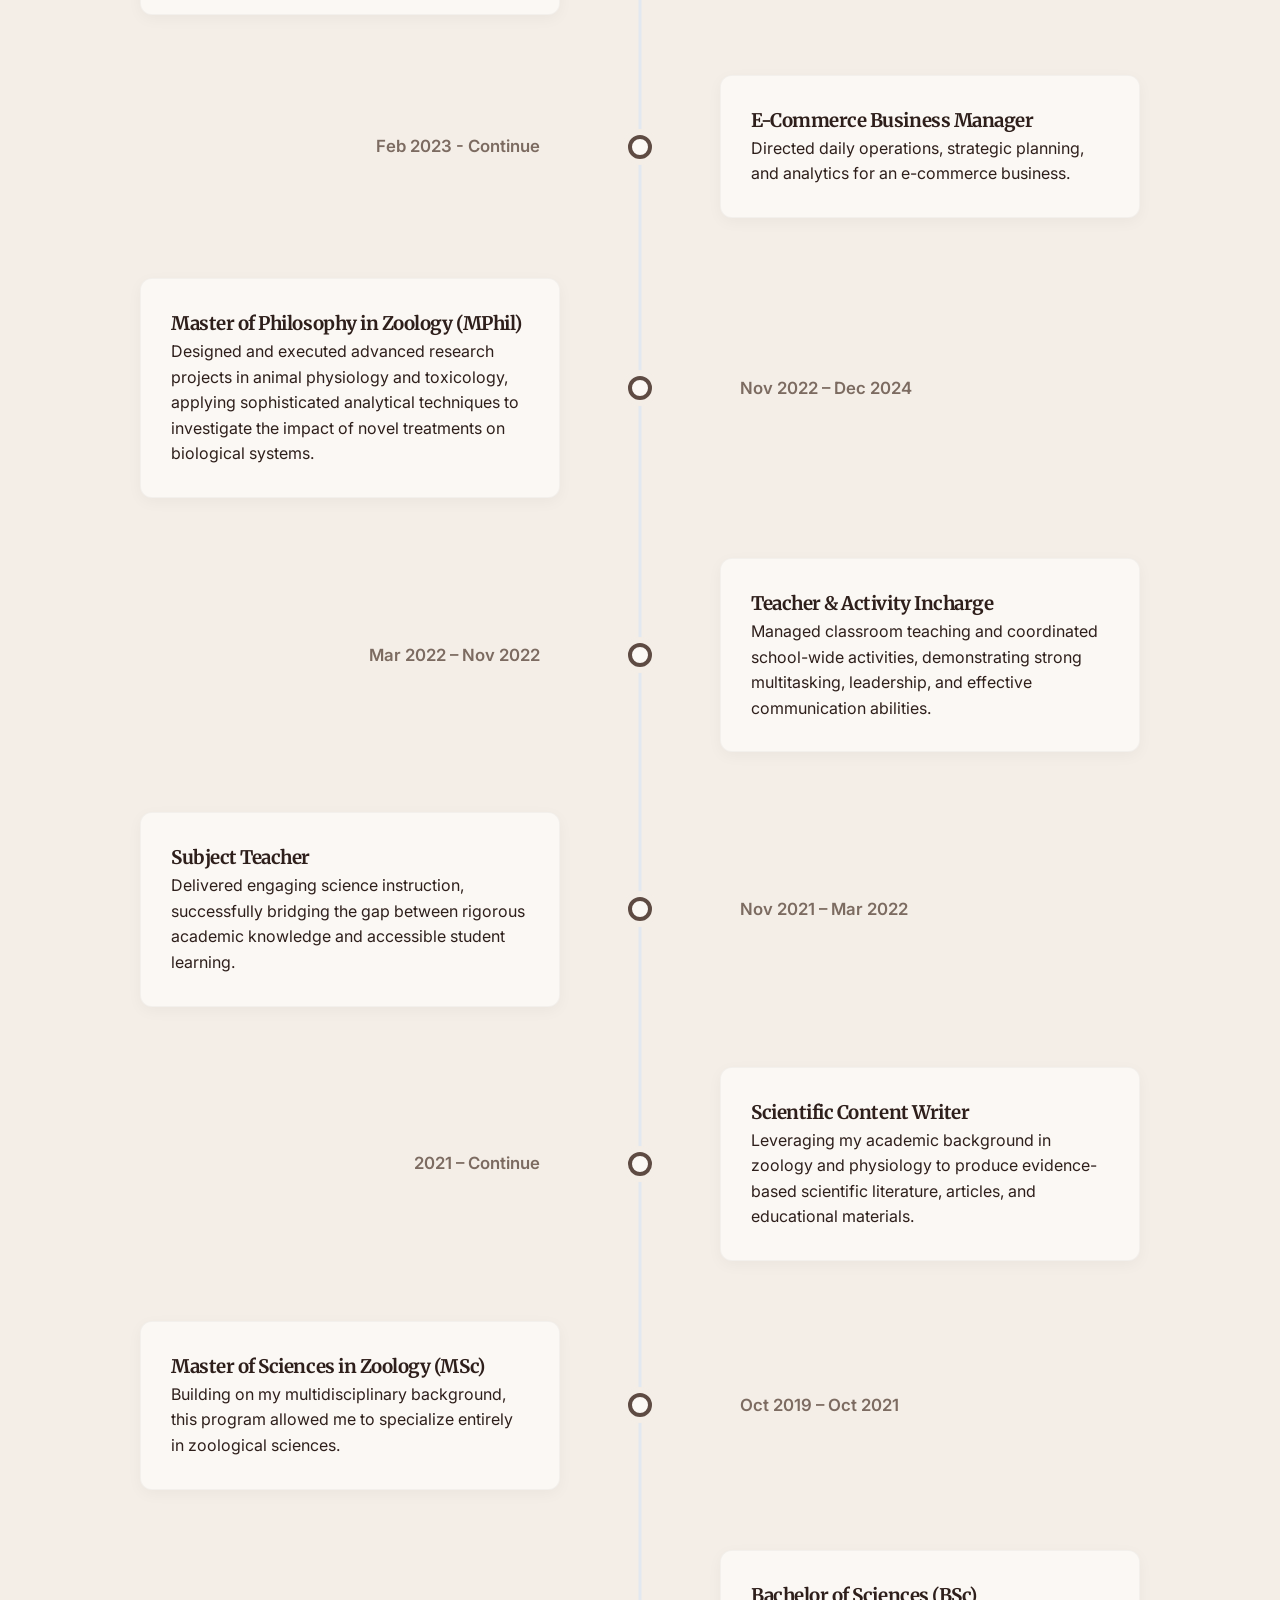
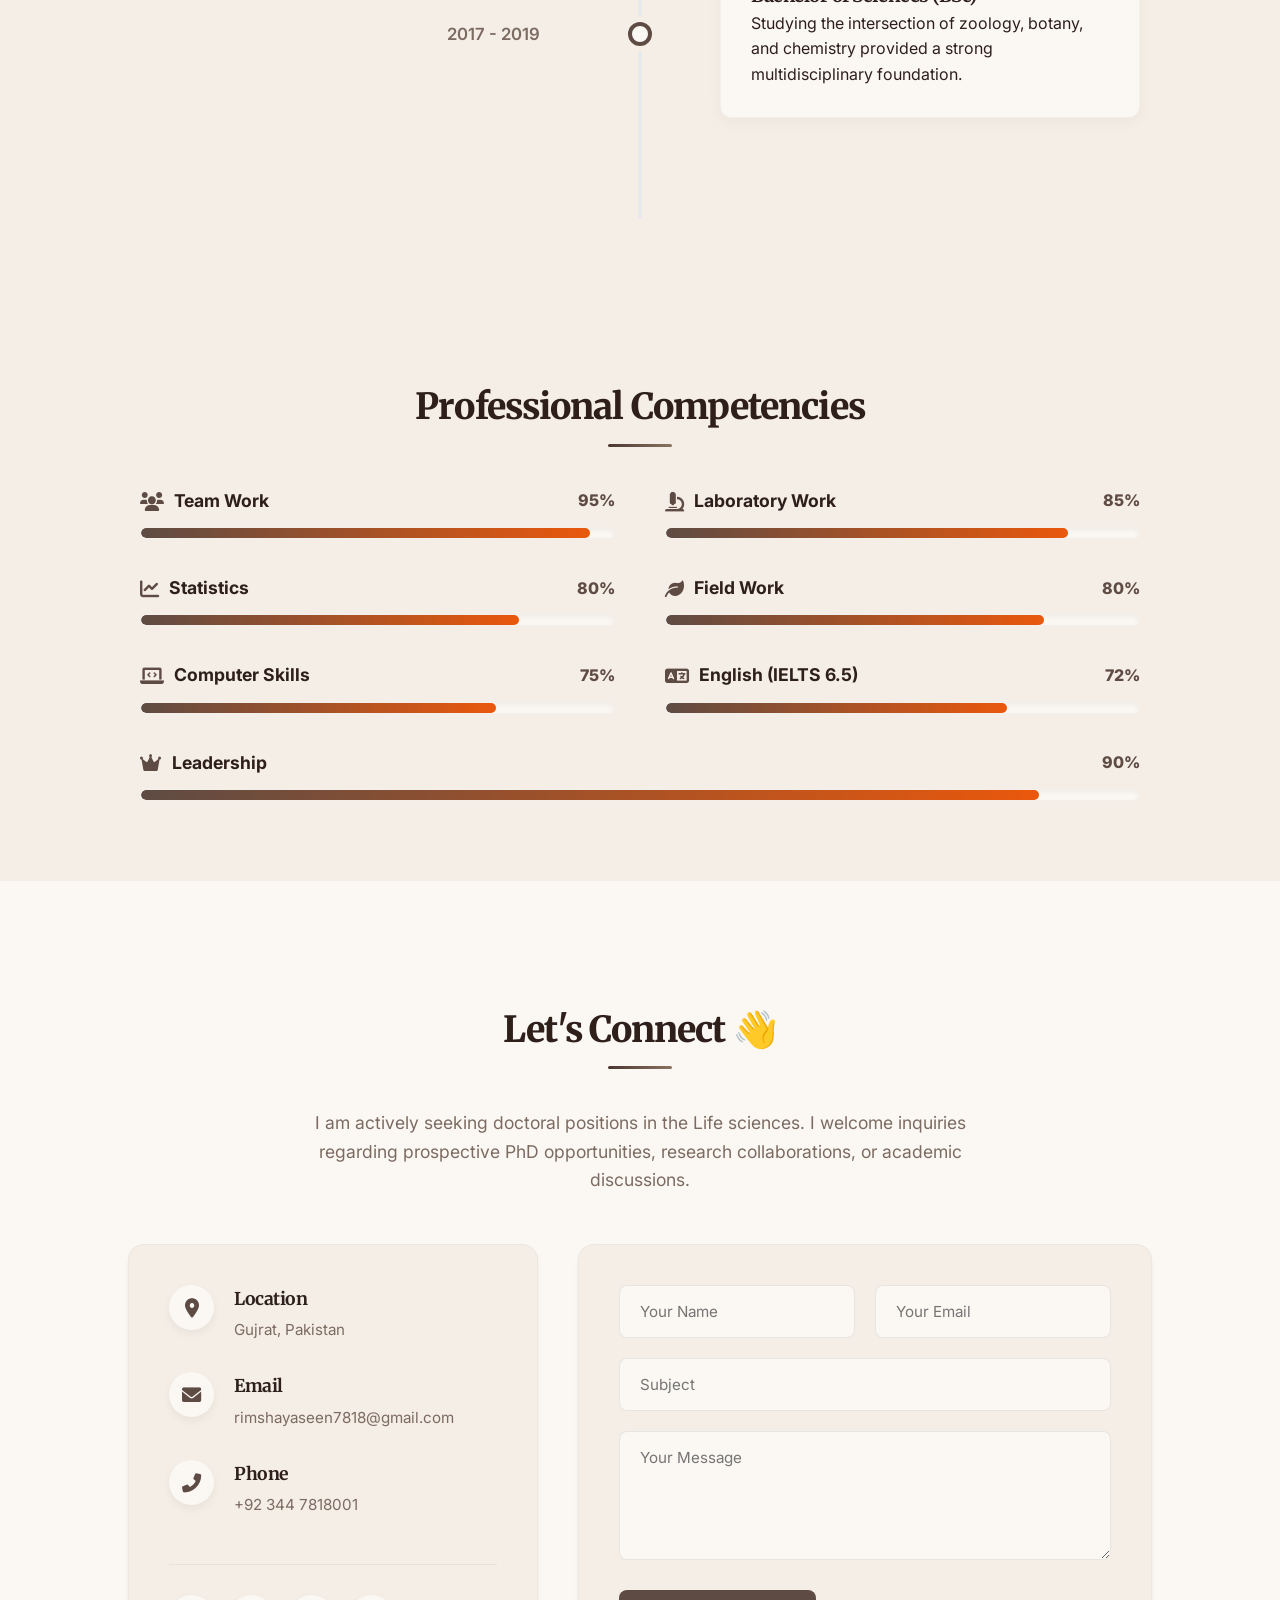
==== commit 2496d224: "Update print statement from 'Hello' to 'Goodbye'" ====
--- a/index.html
+++ b/index.html
@@ -183,13 +183,13 @@
                 </div>
                 <div class="thesis-content">
                     <span class="thesis-kicker">MPhil Thesis</span>
-                    <span class="thesis-badge"><i class="fas fa-circle-check"></i> Accepted for Publication</span>
+                    <span class="thesis-badge"><i class="fas fa-circle-check"></i> Under review</span>
                     <h2>A Multifaceted Investigation of Differential and Synergistic Effects of Ginger and Garlic Essential Oils on Rabbit Growth, Liver Redox Activity, and Immunity</h2>
-                    <p>My flagship MPhil investigation — an in vivo study characterising how graded doses of poppy seed supplementation drive biphasic, time-dependent shifts across haematological, biochemical, and tissue-level responses in a rabbit model.</p>
+                    <p>Investigated the synergistic effects of garlic and ginger essential oils on growth performance, antioxidant status, and immunity in male rabbits, demonstrating that combined supplementation significantly improved weight gain, reduced oxidative stress (MDA), and enhanced immune response (RHDV antibody titers) compared to individual treatments.</p>
                     <div class="thesis-meta">
                         <div><span>Degree</span><strong>MPhil Zoology</strong></div>
                         <div><span>Model</span><strong>In vivo · Rabbit</strong></div>
-                        <div><span>Status</span><strong>Accepted</strong></div>
+                        <div><span>Status</span><strong>Under review</strong></div>
                     </div>
                     <a href="project11.html" class="thesis-btn">Read the Thesis <i class="fas fa-arrow-right"></i></a>
                 </div>
@@ -246,20 +246,6 @@
                             <h3>Effect of Ajwain Powder (Trachyspermum Ammi) on Gut Microbiome, Blood Profile, and Immunity of Rabbit</h3>
                             <div class="status-wrapper">
                                 <span class="project-status-highlight pending-highlight">Microbiome & Immunity</span>
-                                <span class="project-status-highlight pending-highlight">Ongoing</span>
-                            </div>
-                            <span class="read-more">Examine Research Details ➔</span>
-                        </div>
-                    </a>
-                </article>
-
-                <article class="card fade-up">
-                    <a href="project16.html" class="card-link-wrapper">
-                        <img src="project16.jpg" alt="Image">
-                        <div class="card-info">
-                            <h3>Effect of Bottle Gourd (Lagenaria Siceraria) Seed Powder on Growth, Lipid Profile, Hematological, and Tissue Redox Parameters of Rabbit</h3>
-                            <div class="status-wrapper">
-                                <span class="project-status-highlight pending-highlight">Physiology & Redox</span>
                                 <span class="project-status-highlight pending-highlight">Ongoing</span>
                             </div>
                             <span class="read-more">Examine Research Details ➔</span>
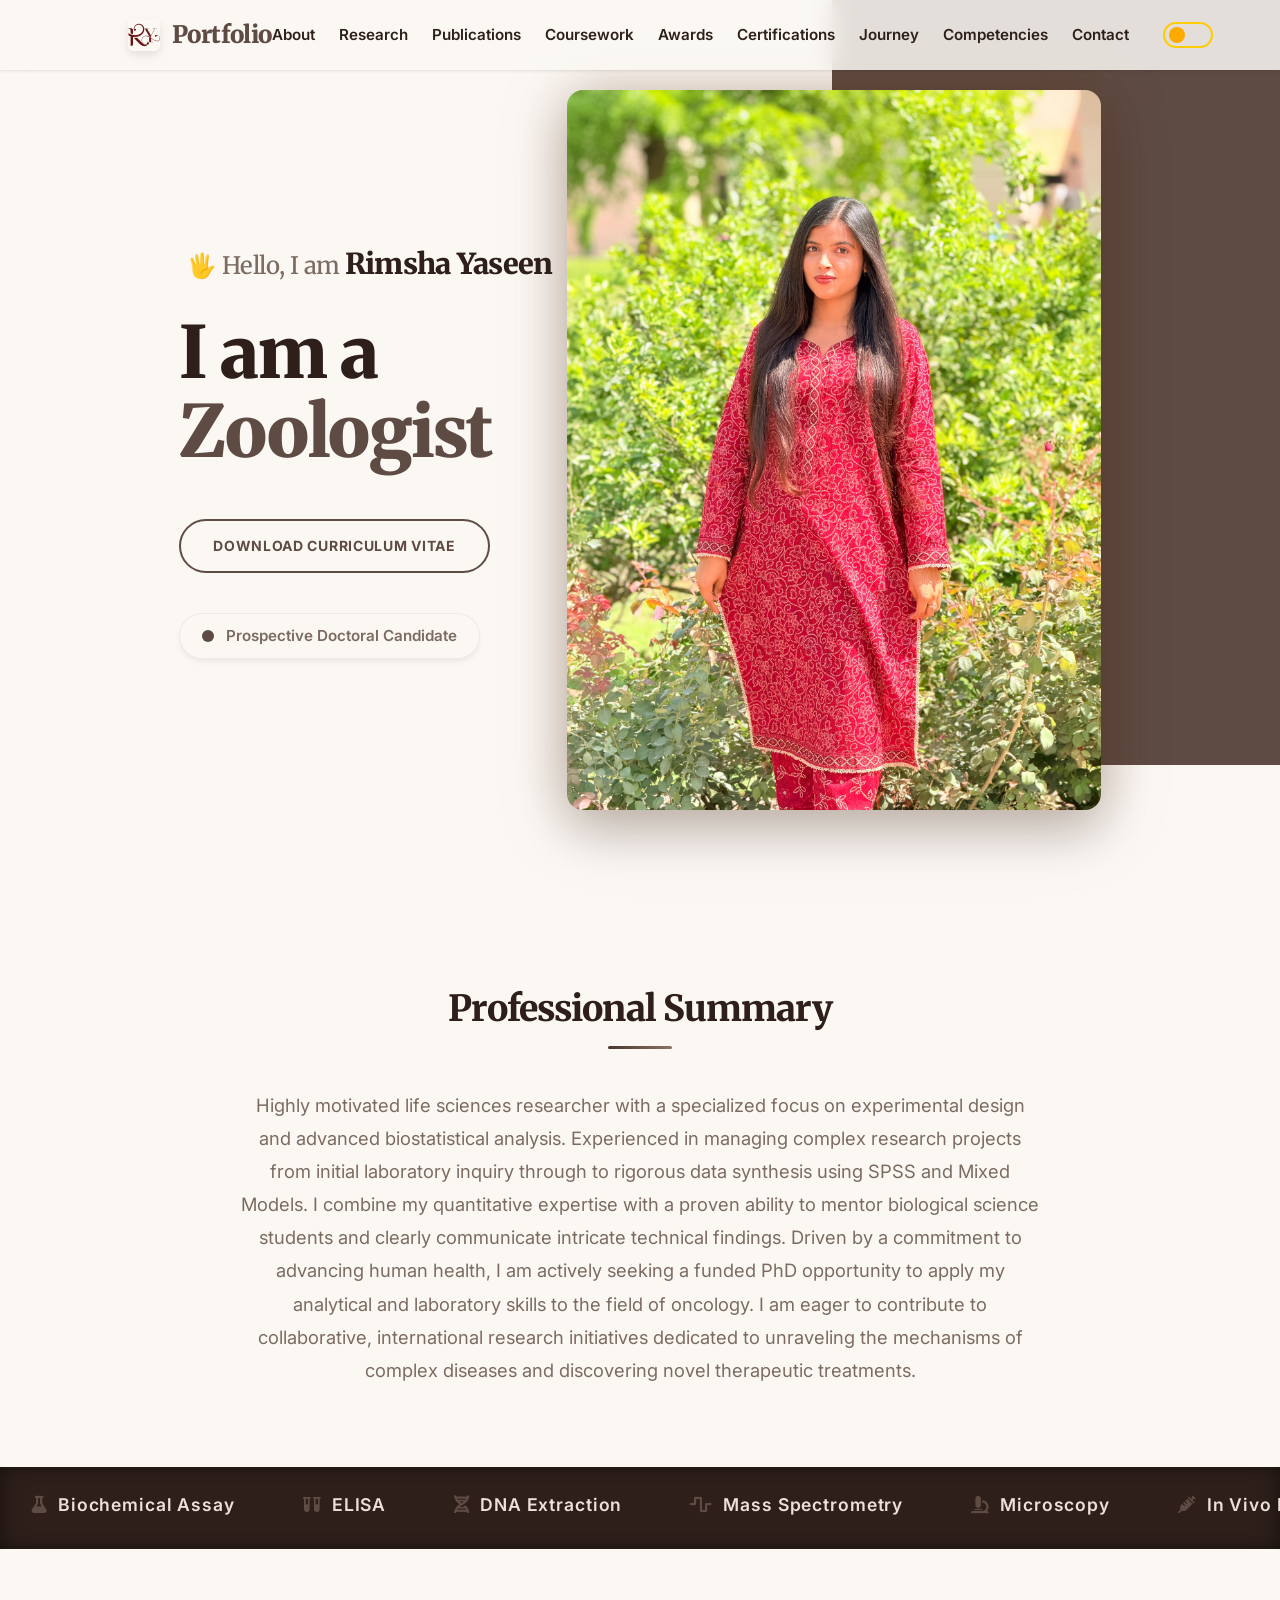
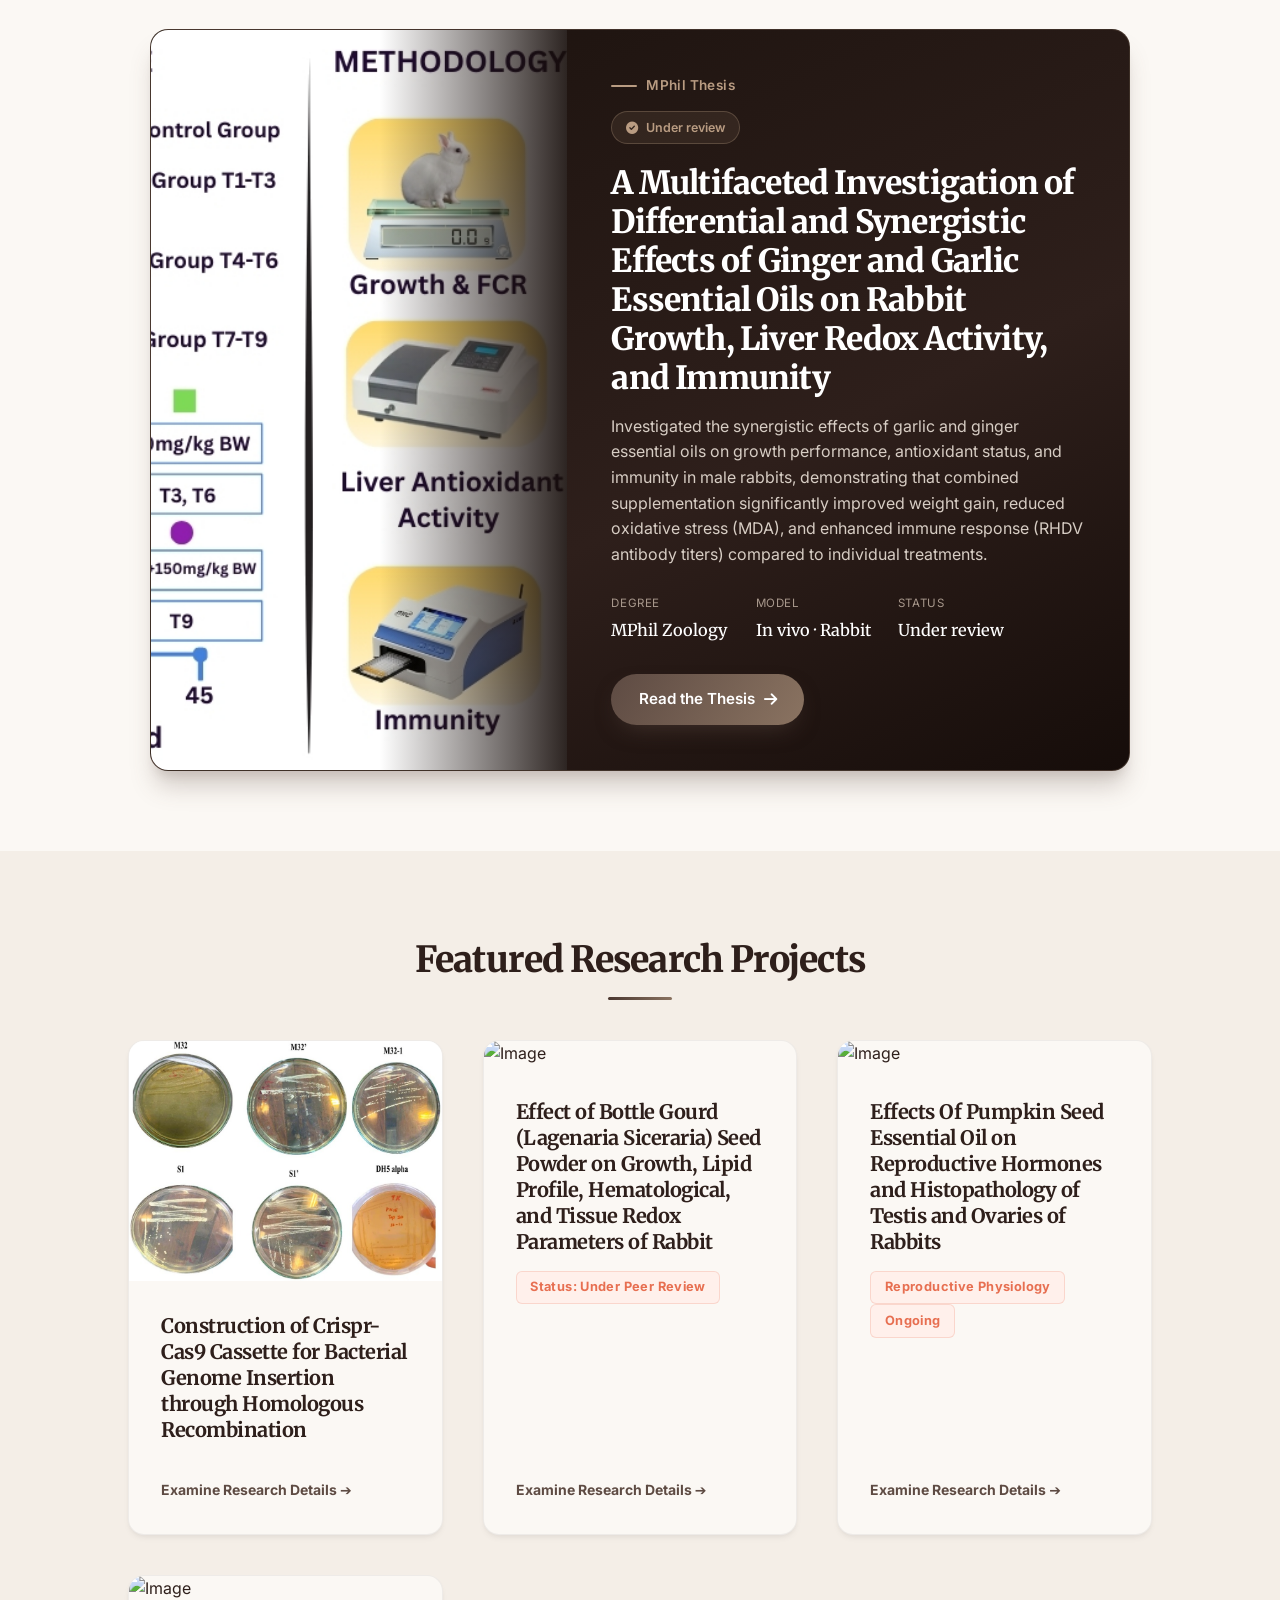
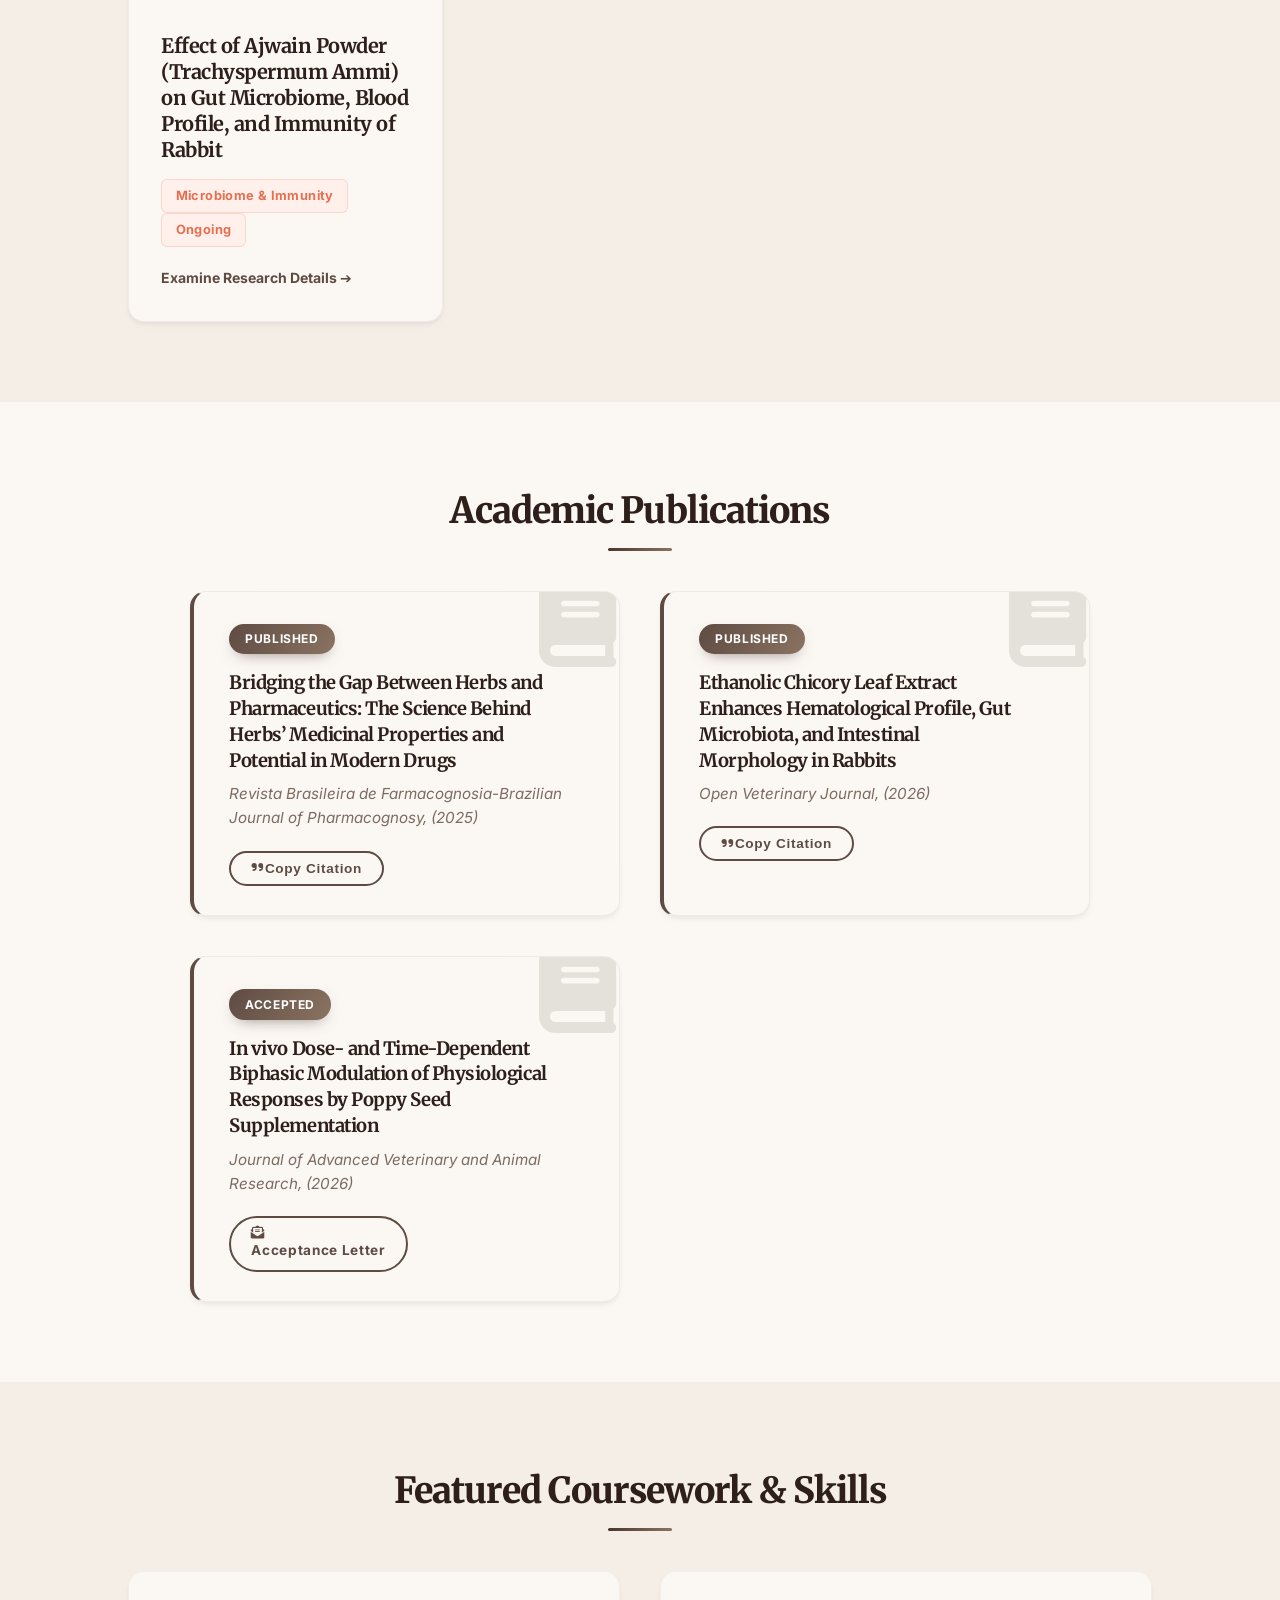
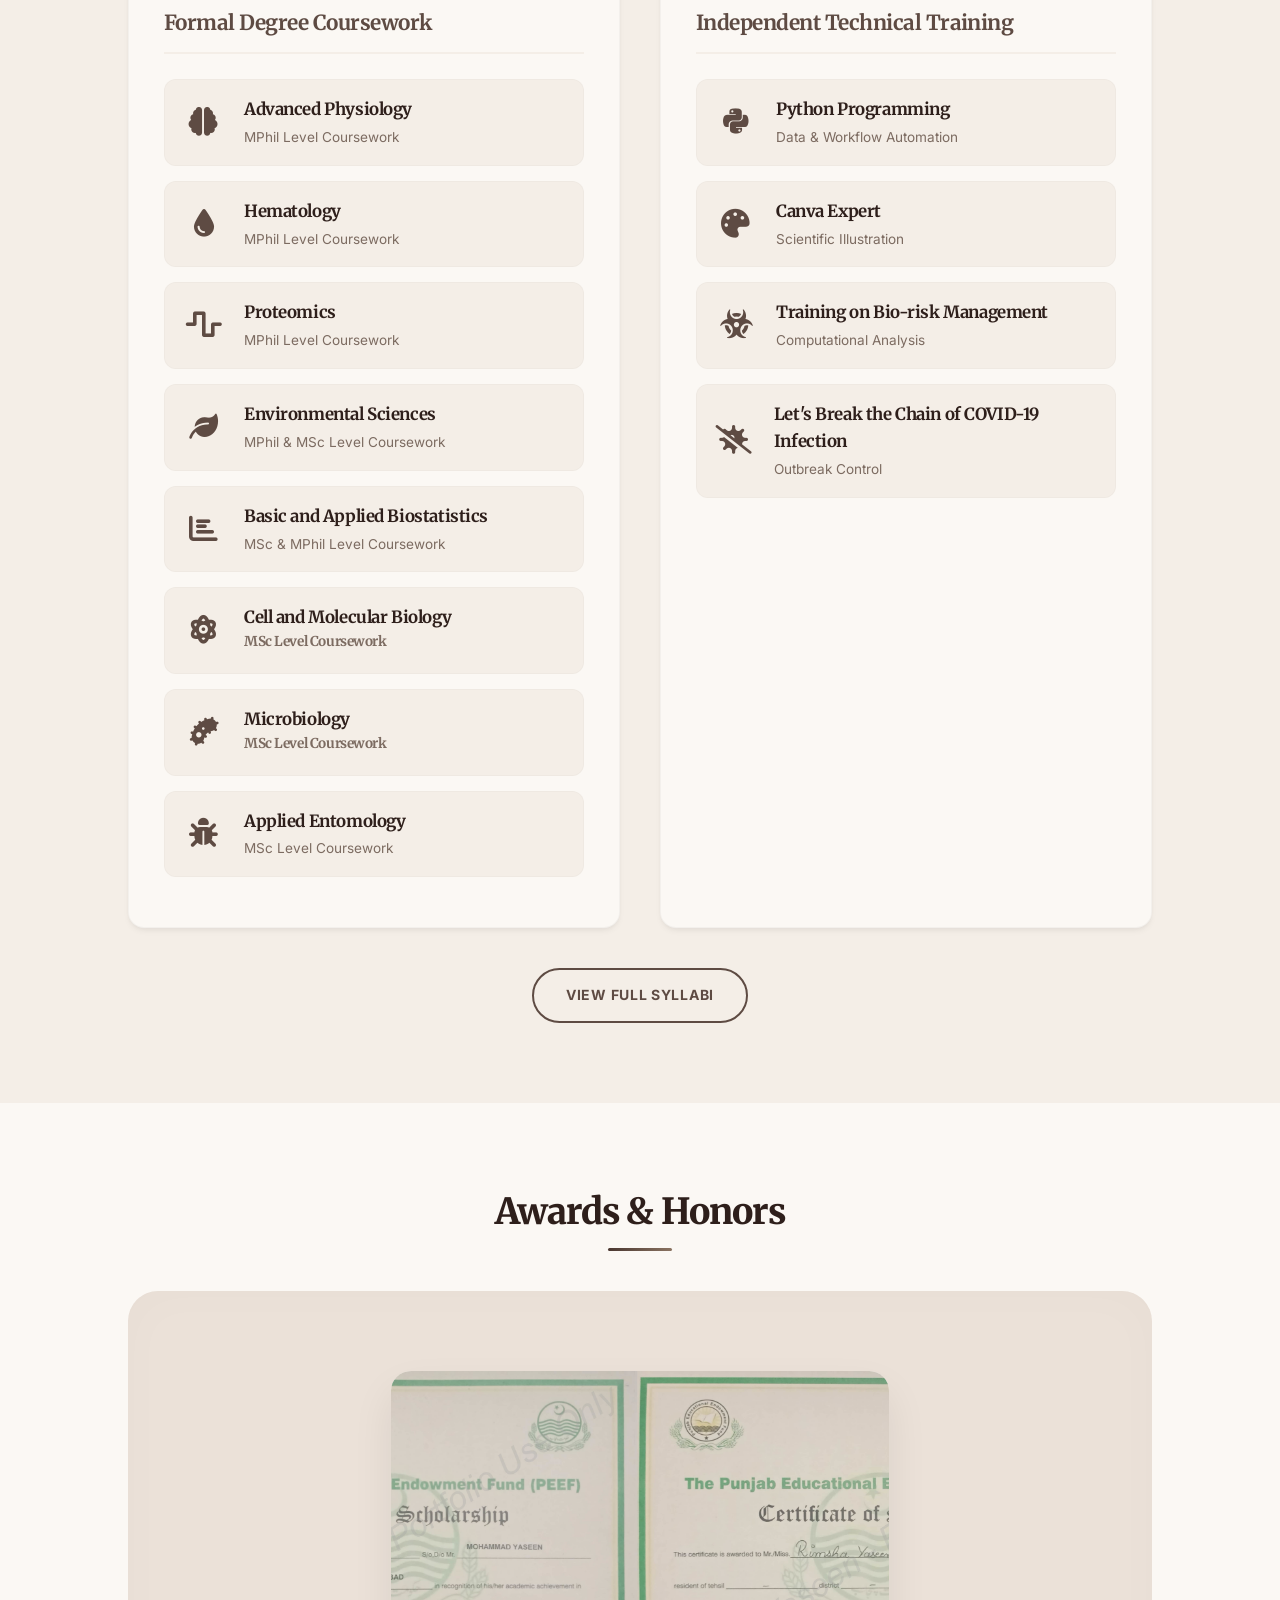
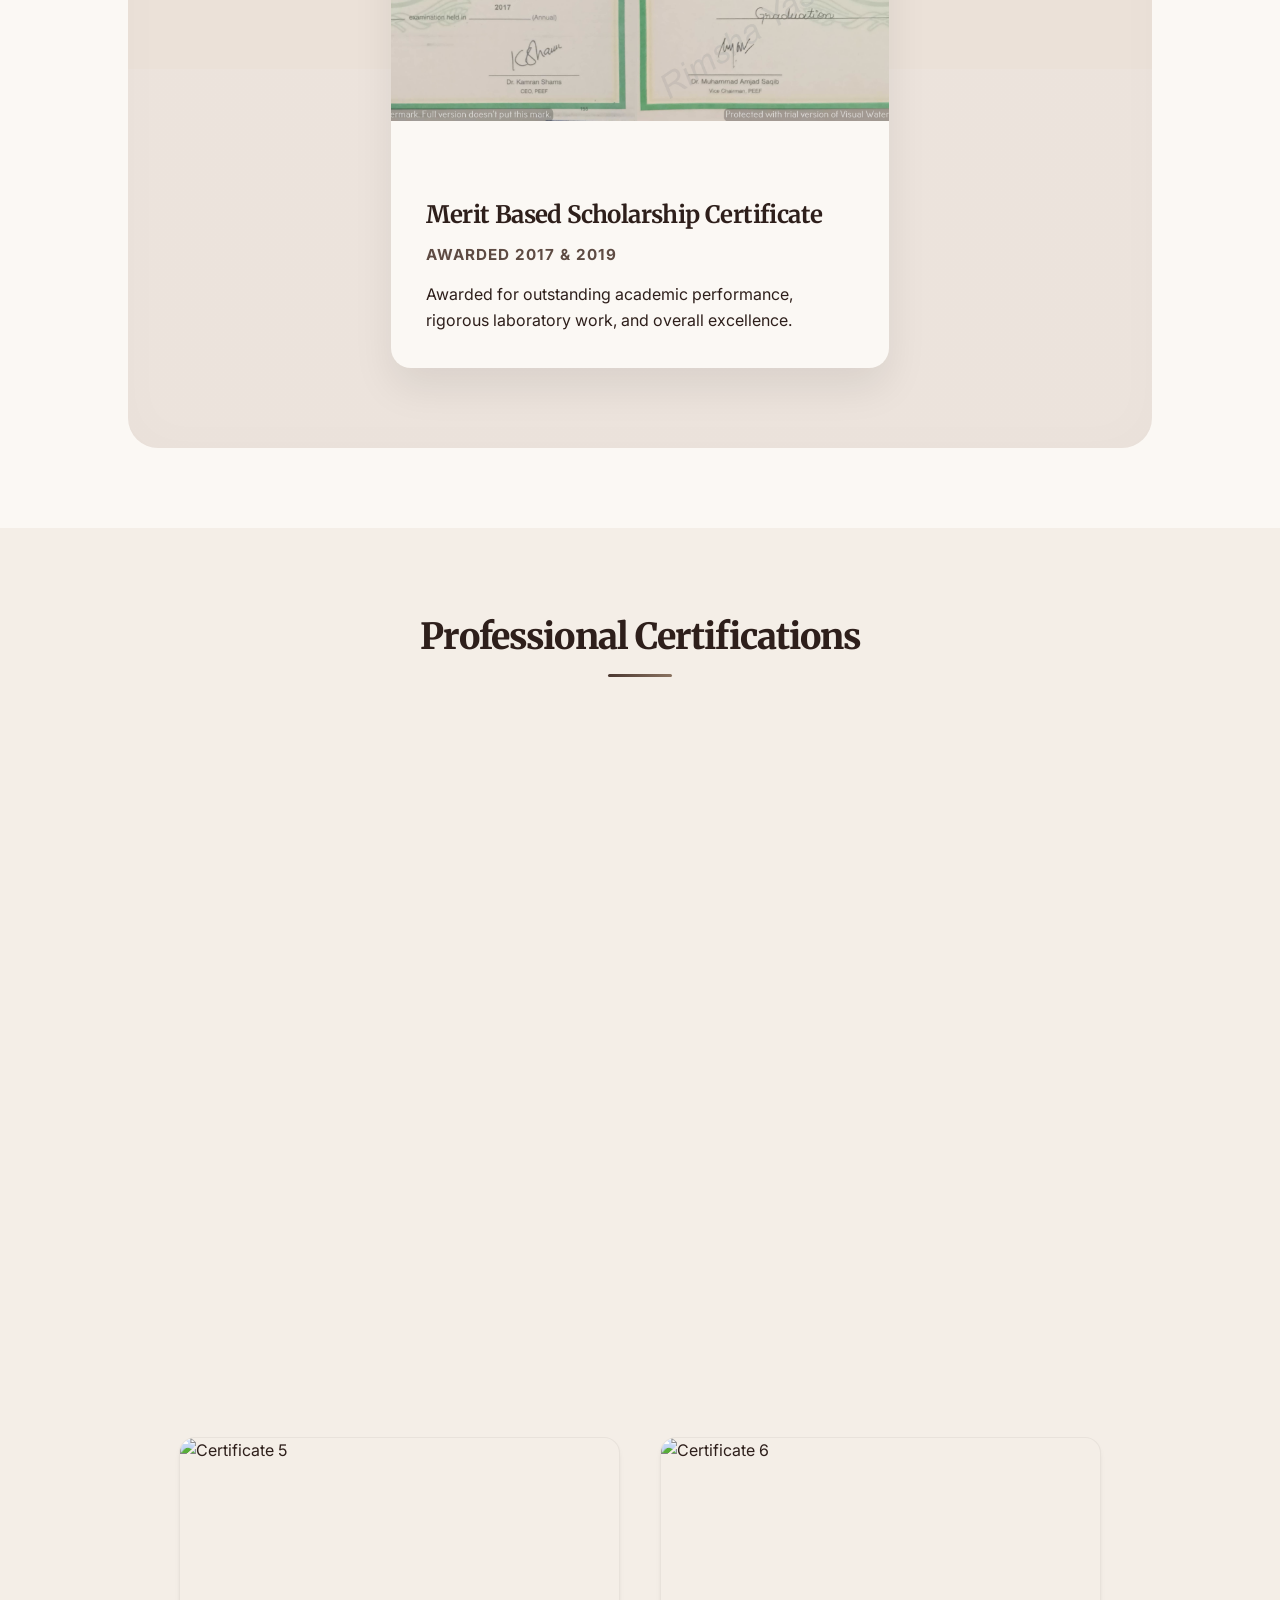
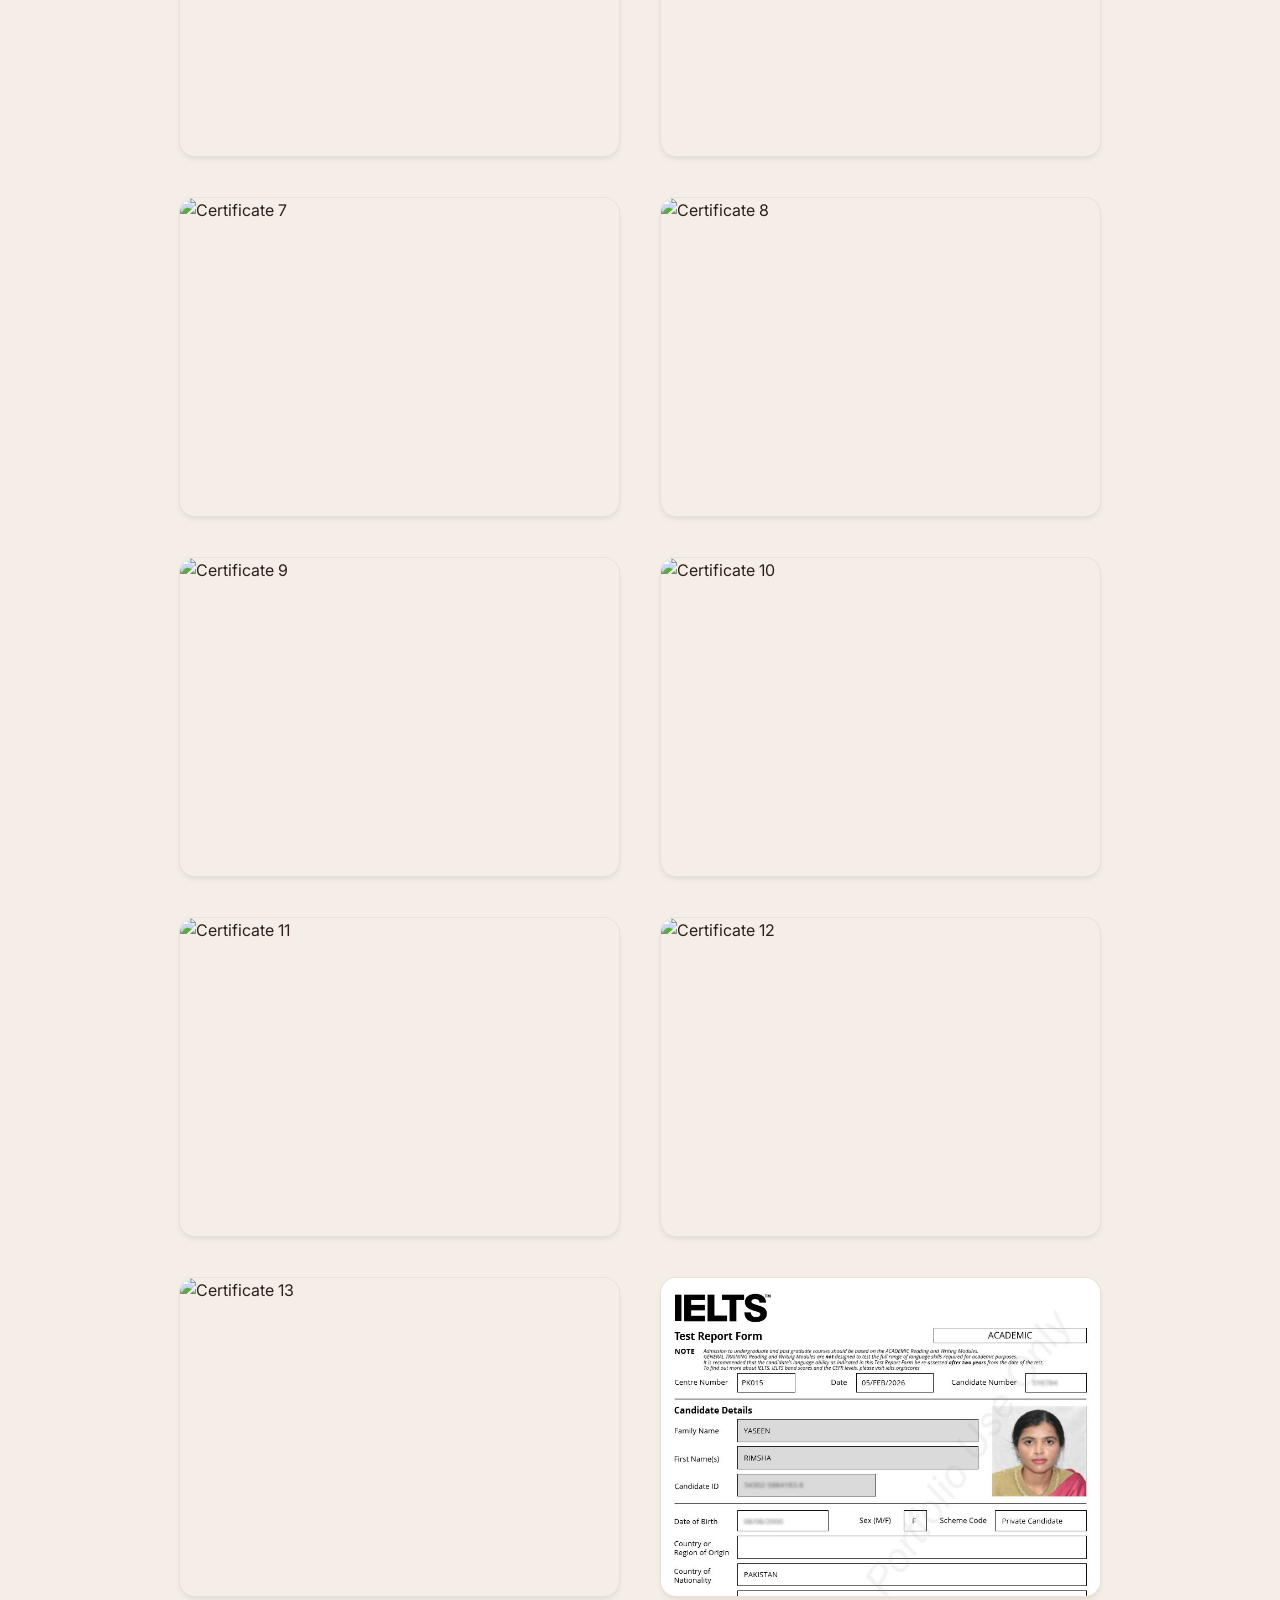
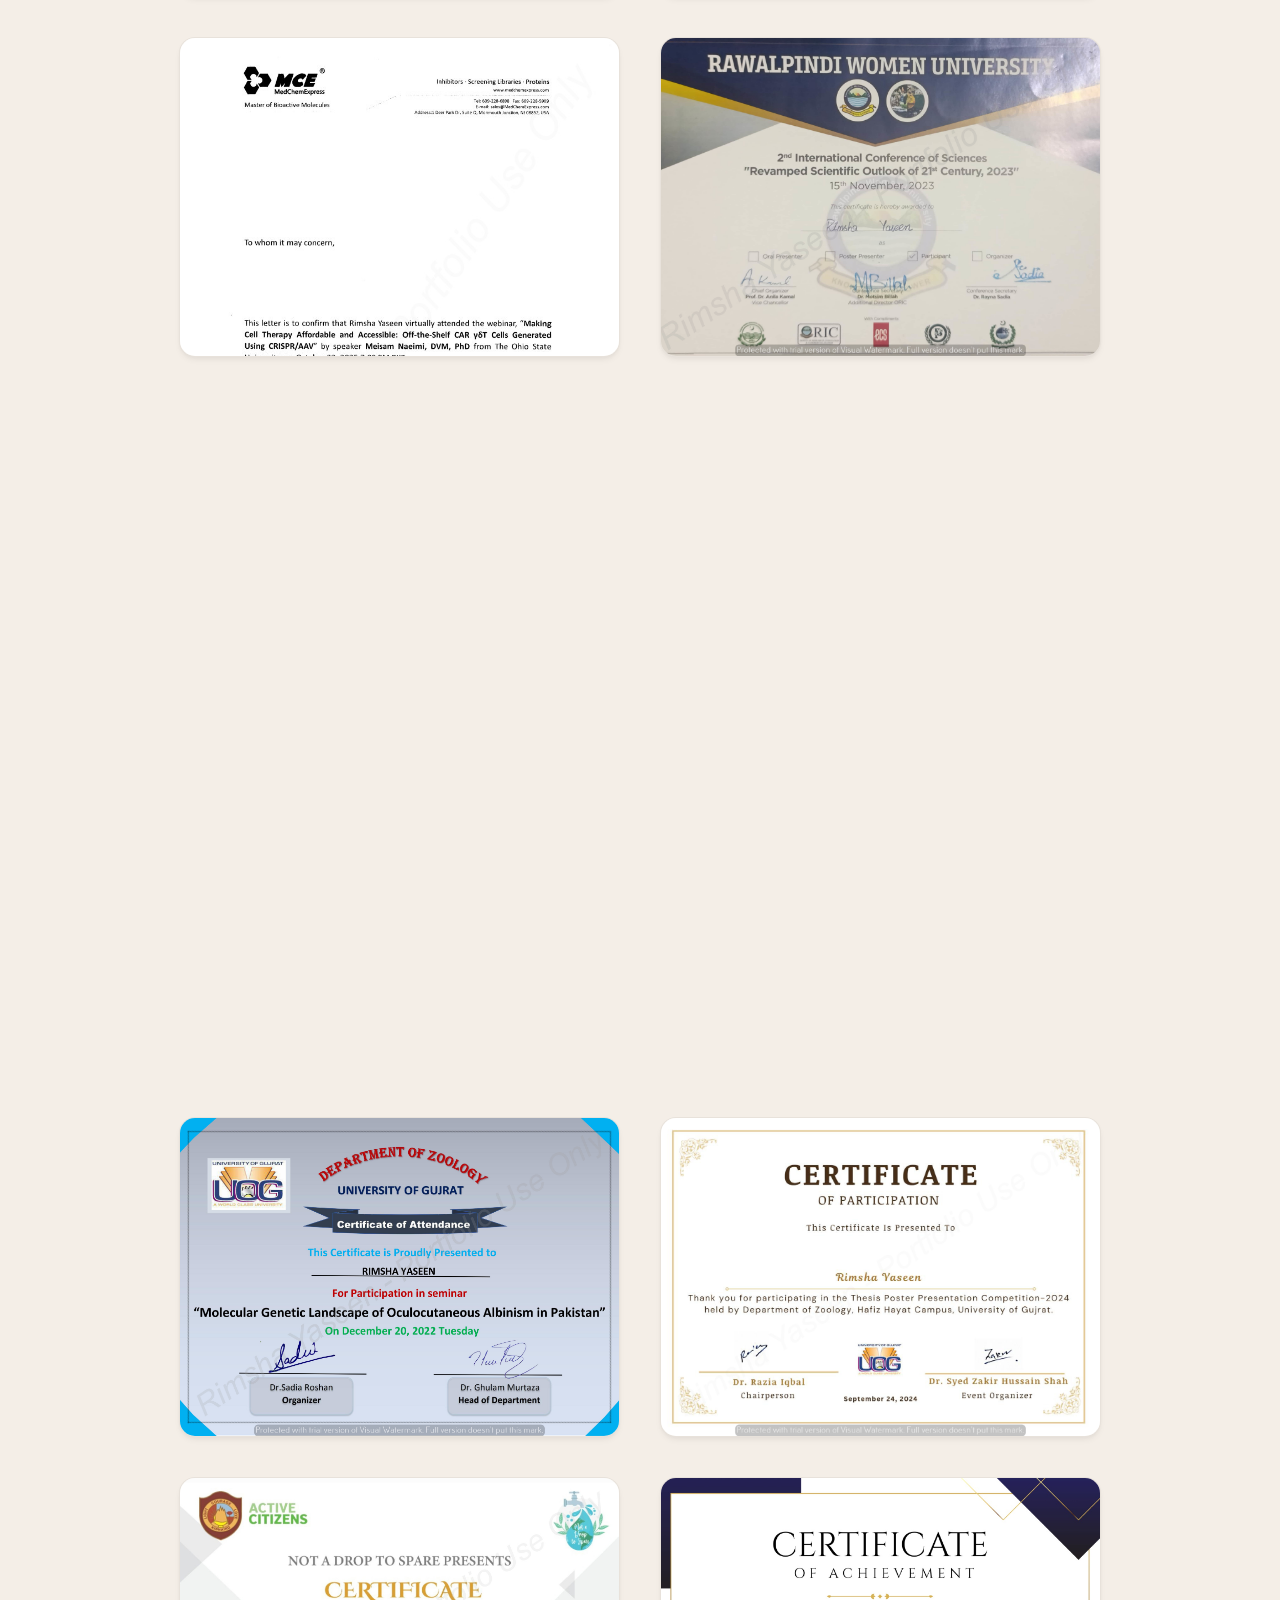
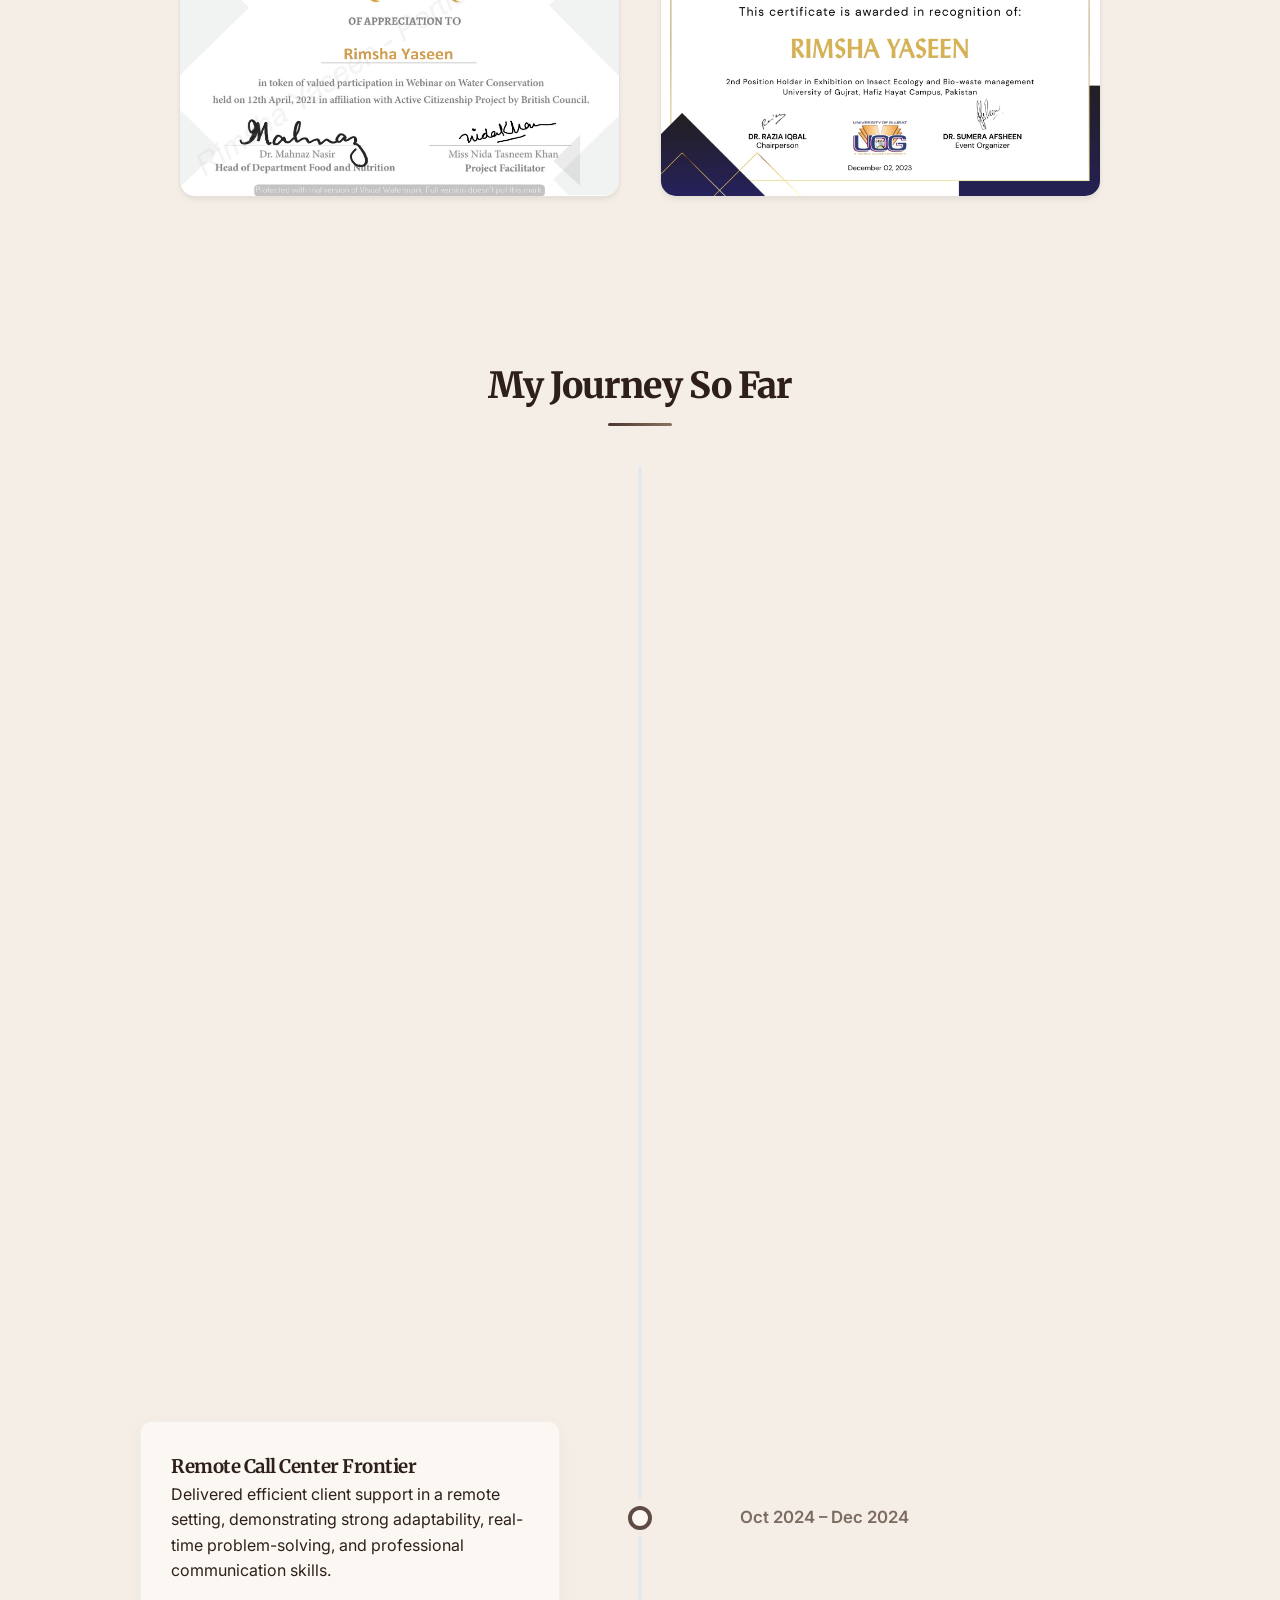
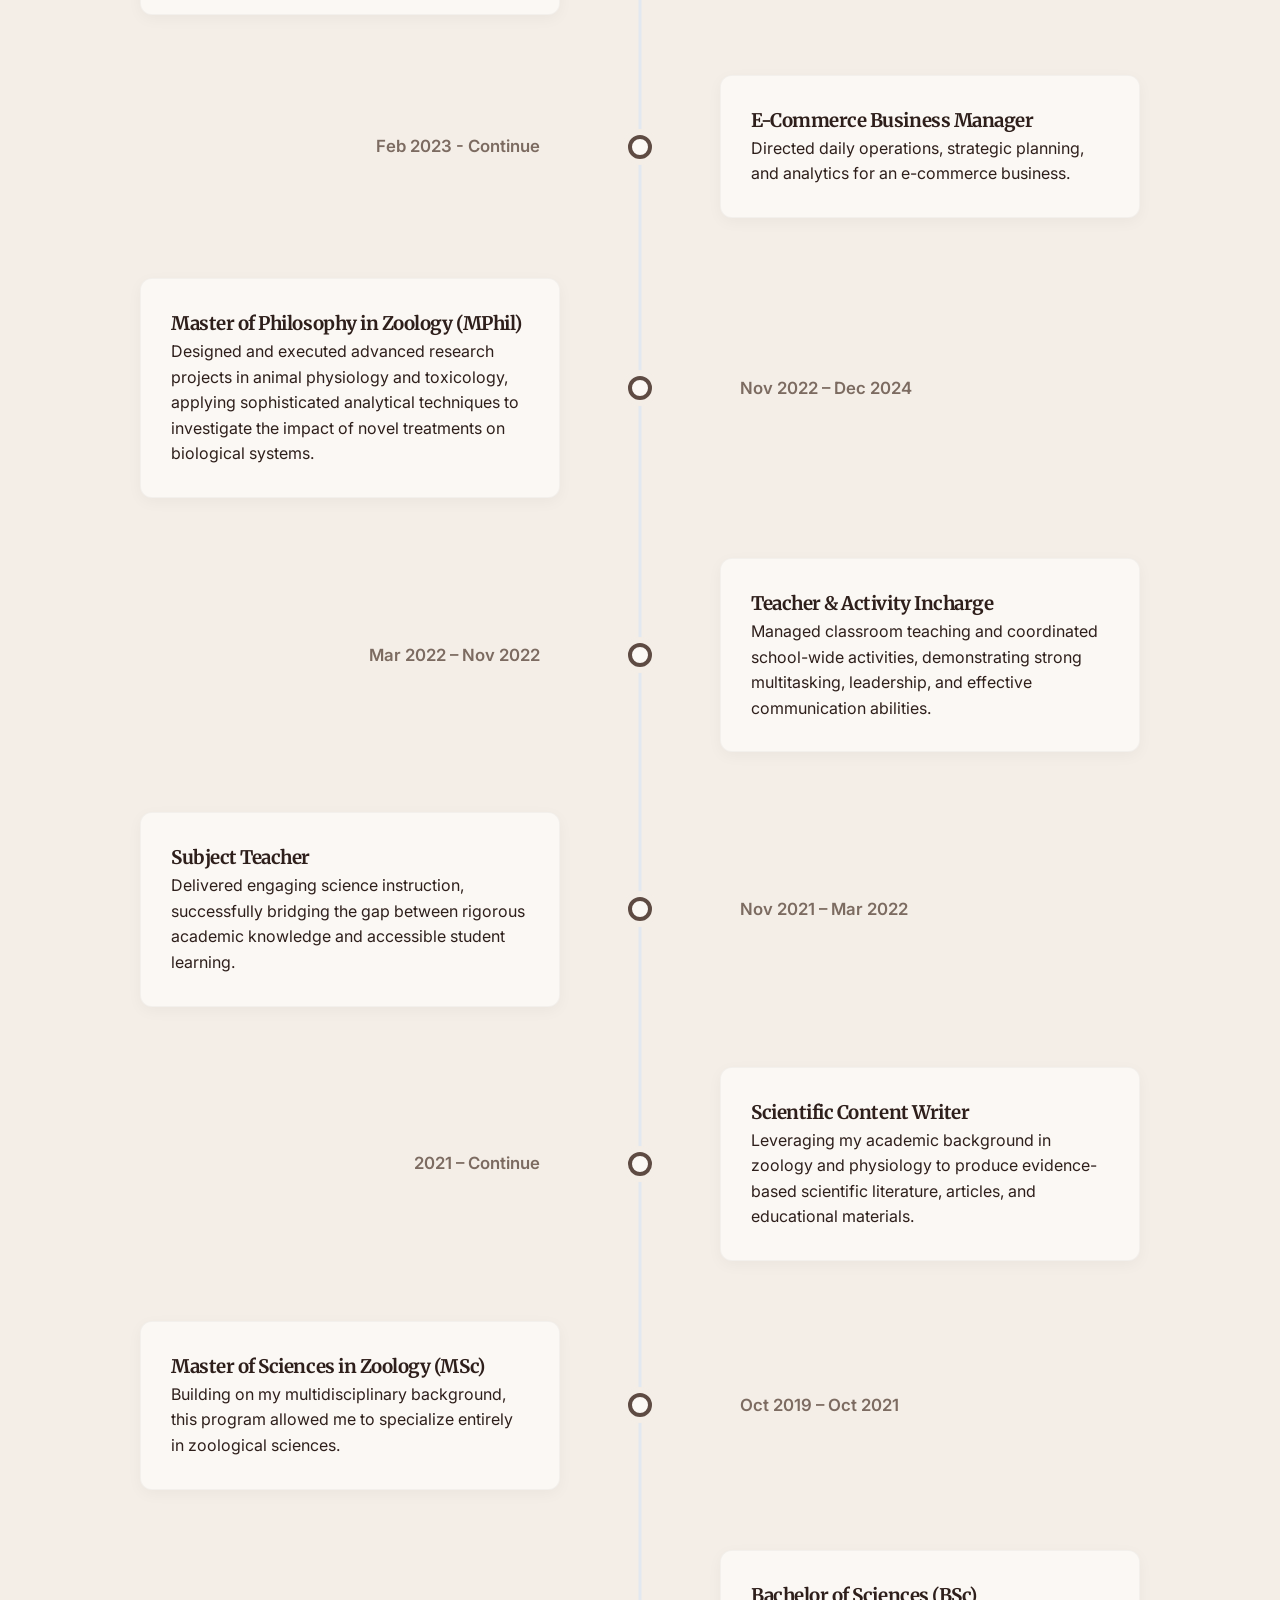
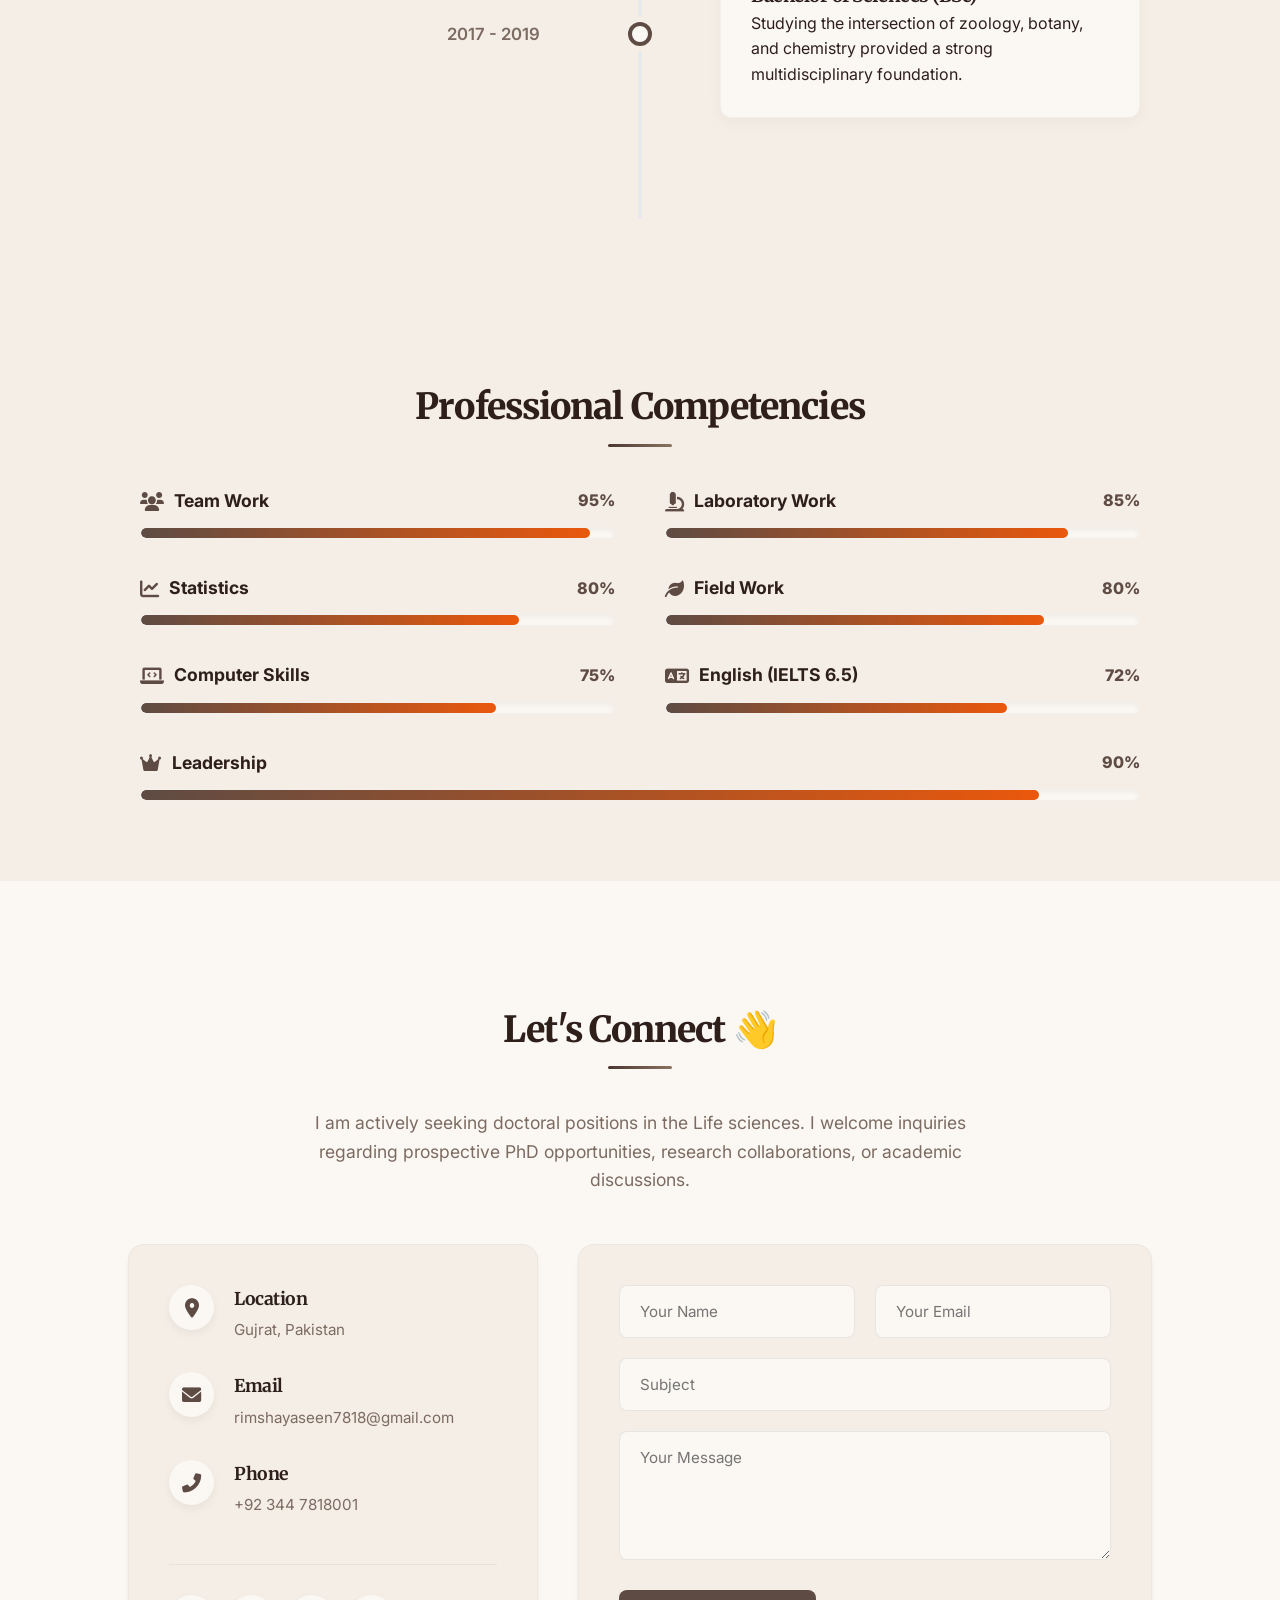
==== commit a970d0cc: "Update index.html" ====
--- a/index.html
+++ b/index.html
@@ -215,7 +215,7 @@
 
                 <article class="card fade-up">
                     <a href="project13.html" class="card-link-wrapper">
-                        <img src="Abstract R.jpeg" alt="Image">
+                        <img src="New jpeg" alt="Image">
                         <div class="card-info">
                             <h3>Effect of Bottle Gourd (Lagenaria Siceraria) Seed Powder on Growth, Lipid Profile, Hematological, and Tissue Redox Parameters of Rabbit</h3>
                             <div class="status-wrapper">
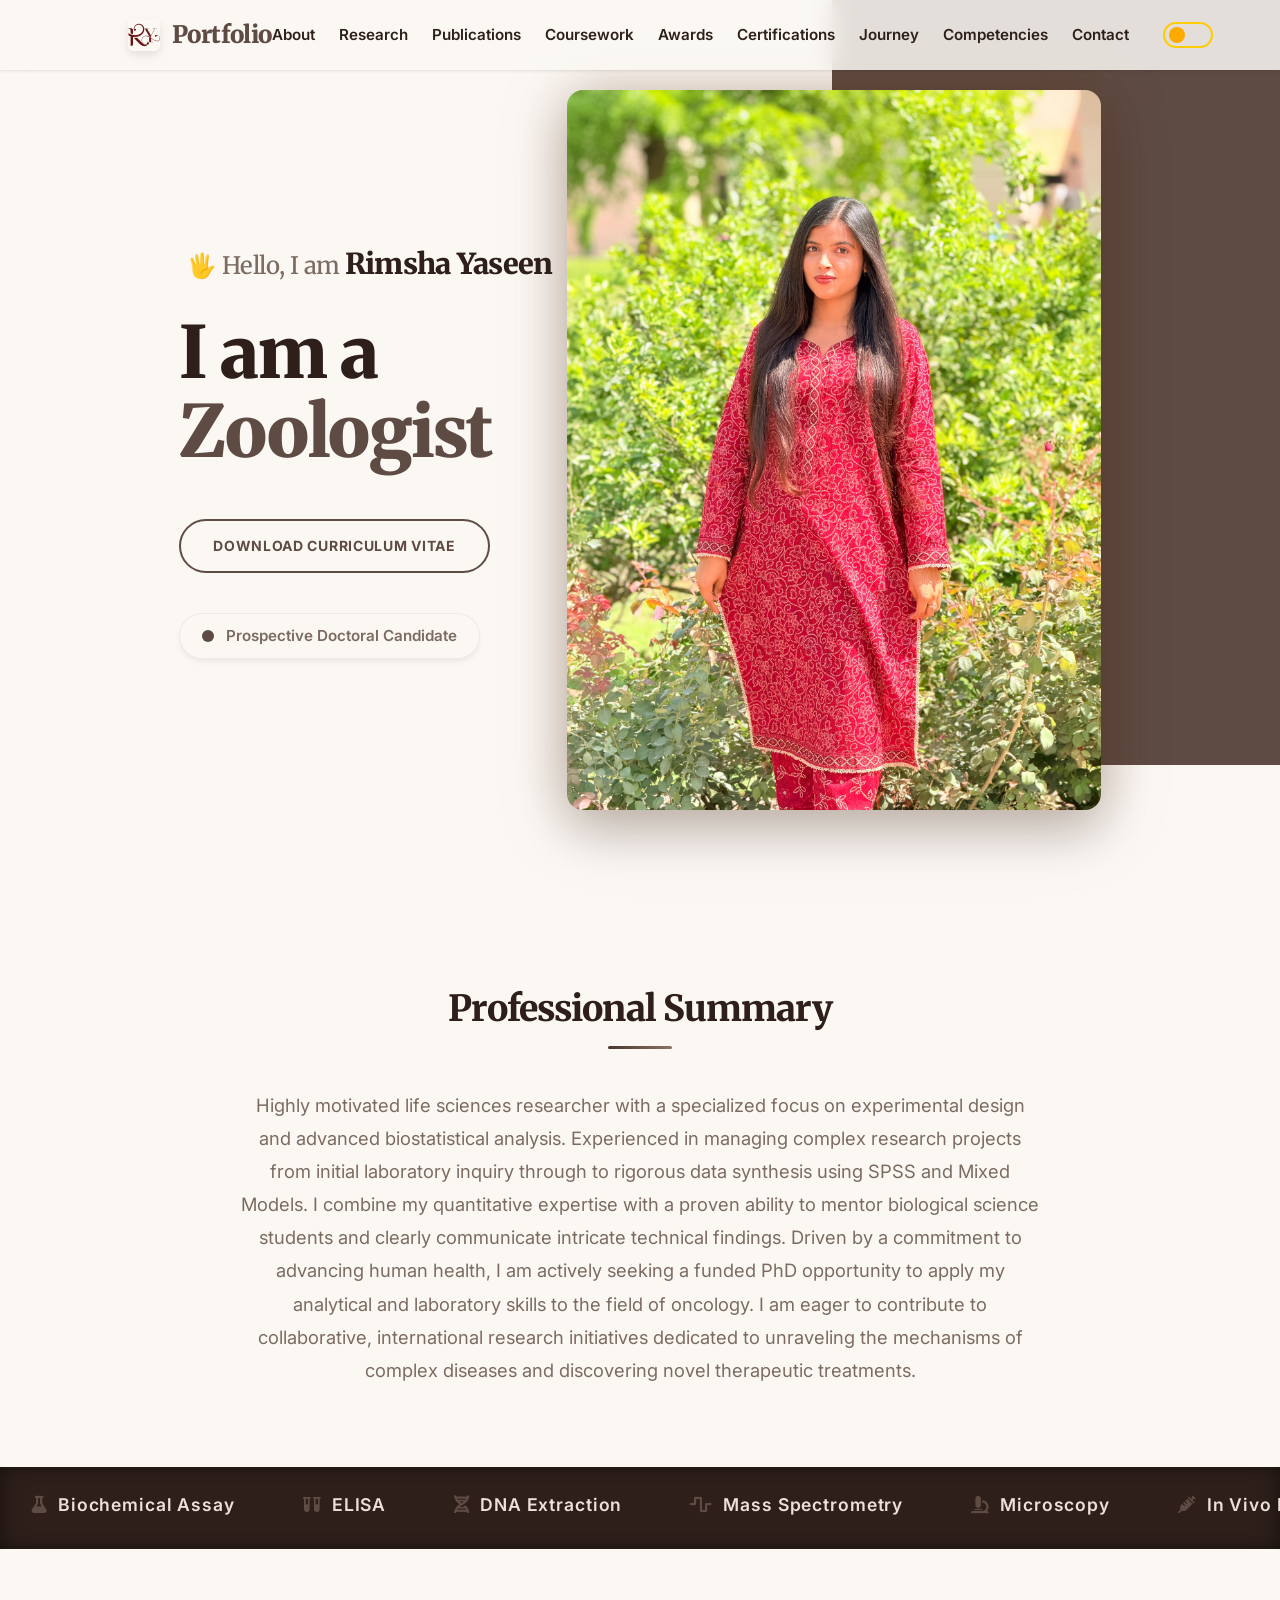
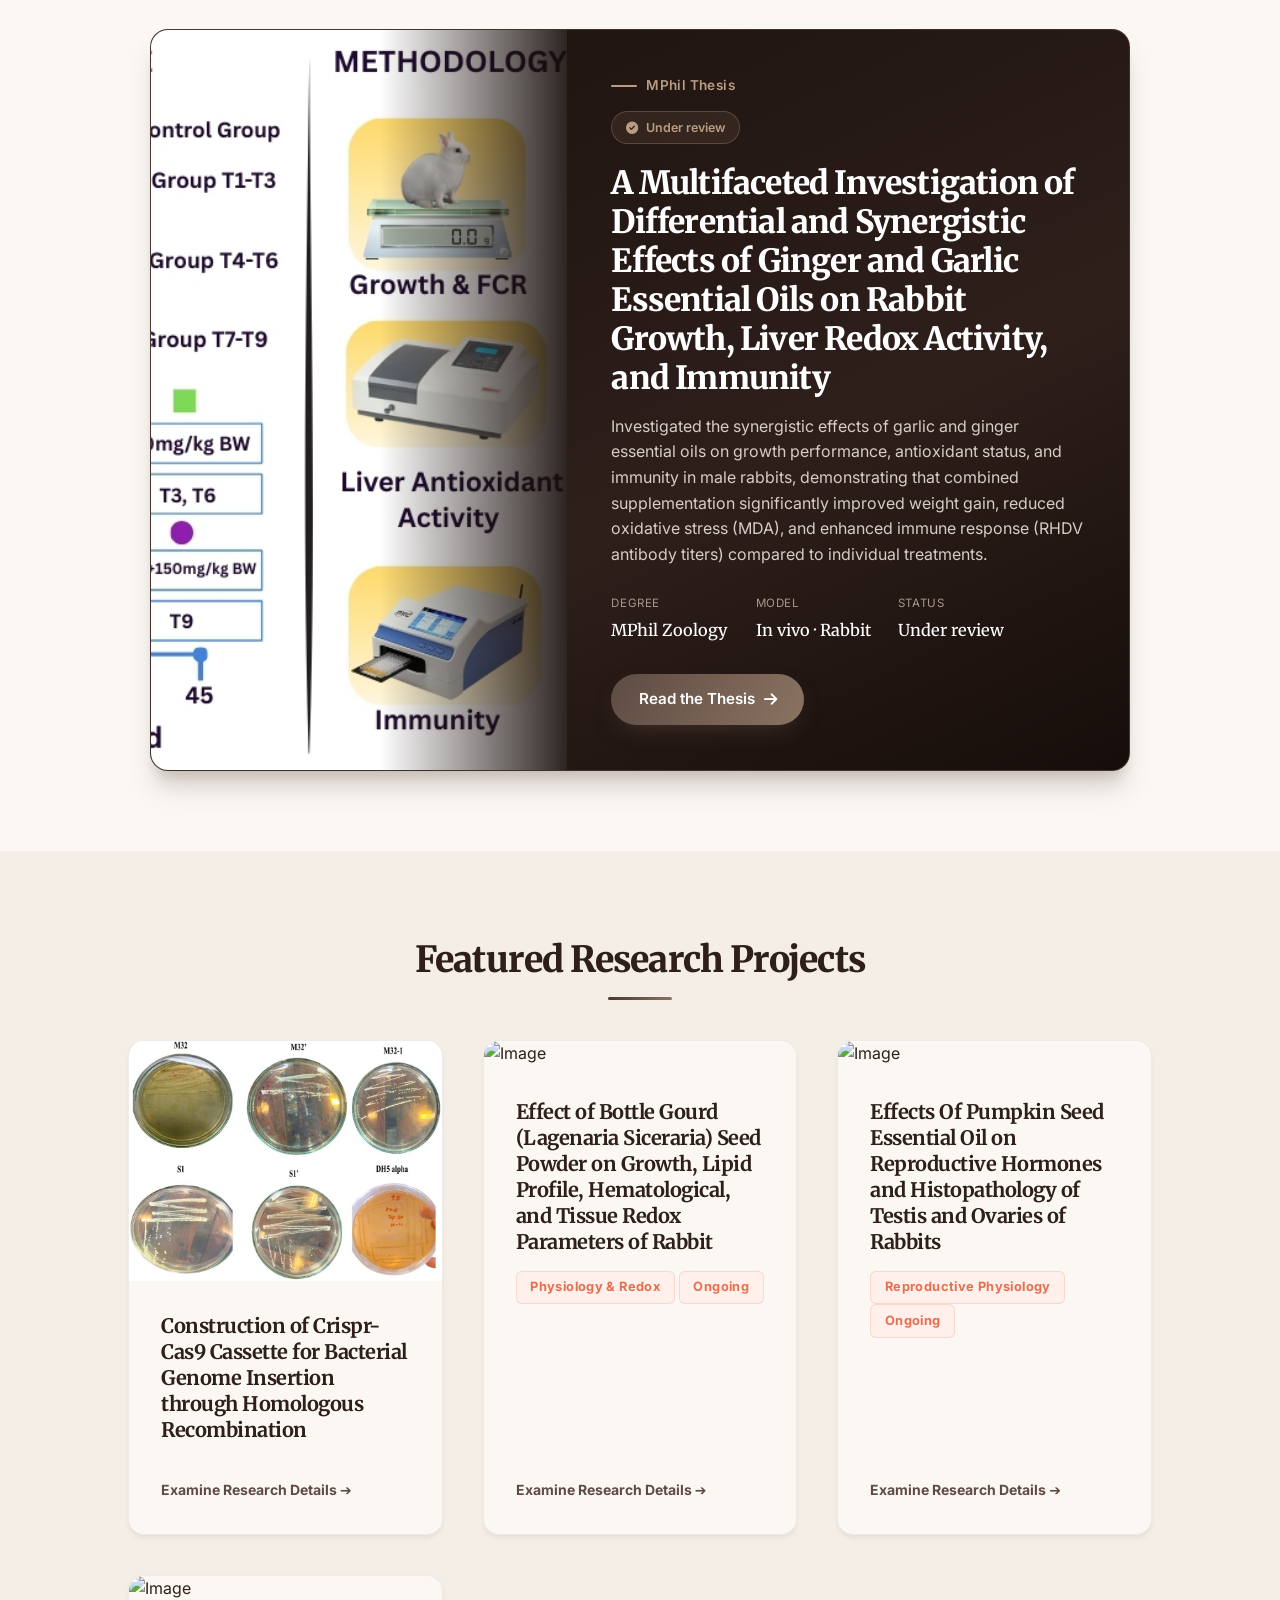
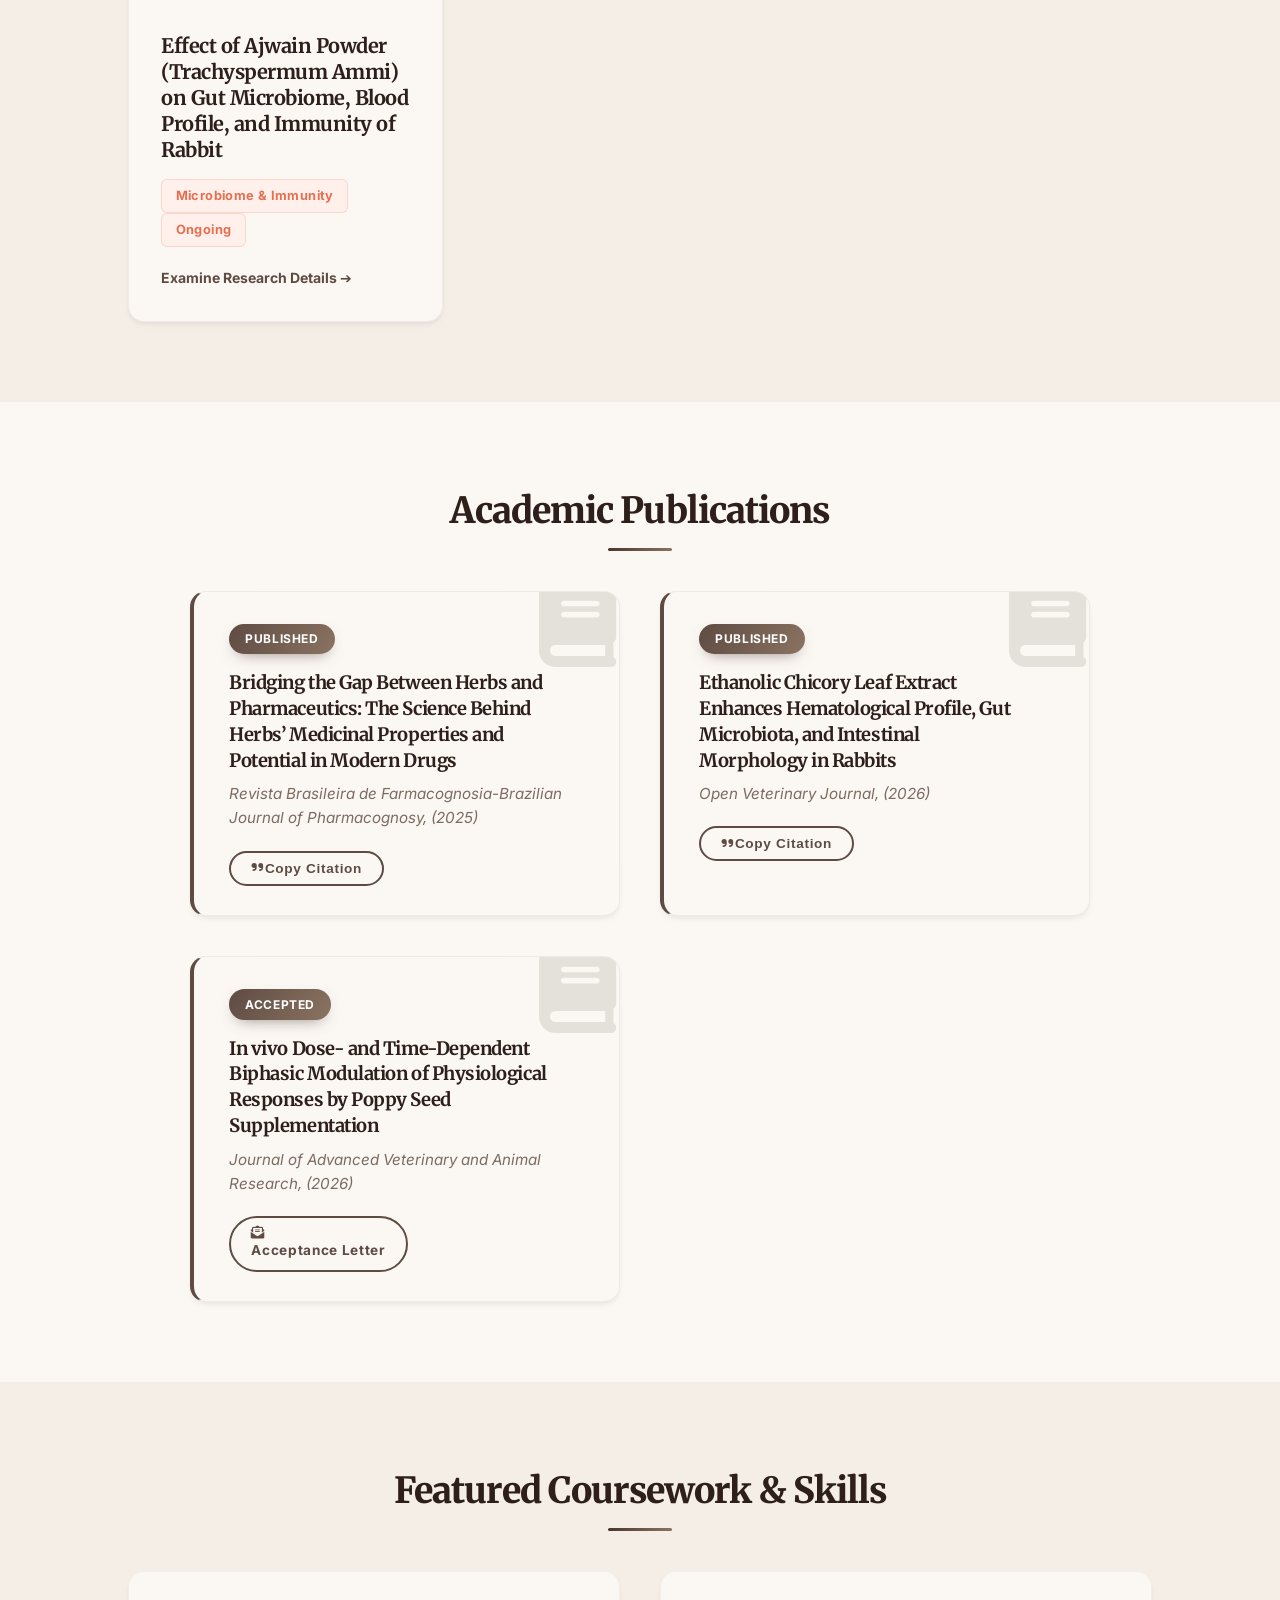
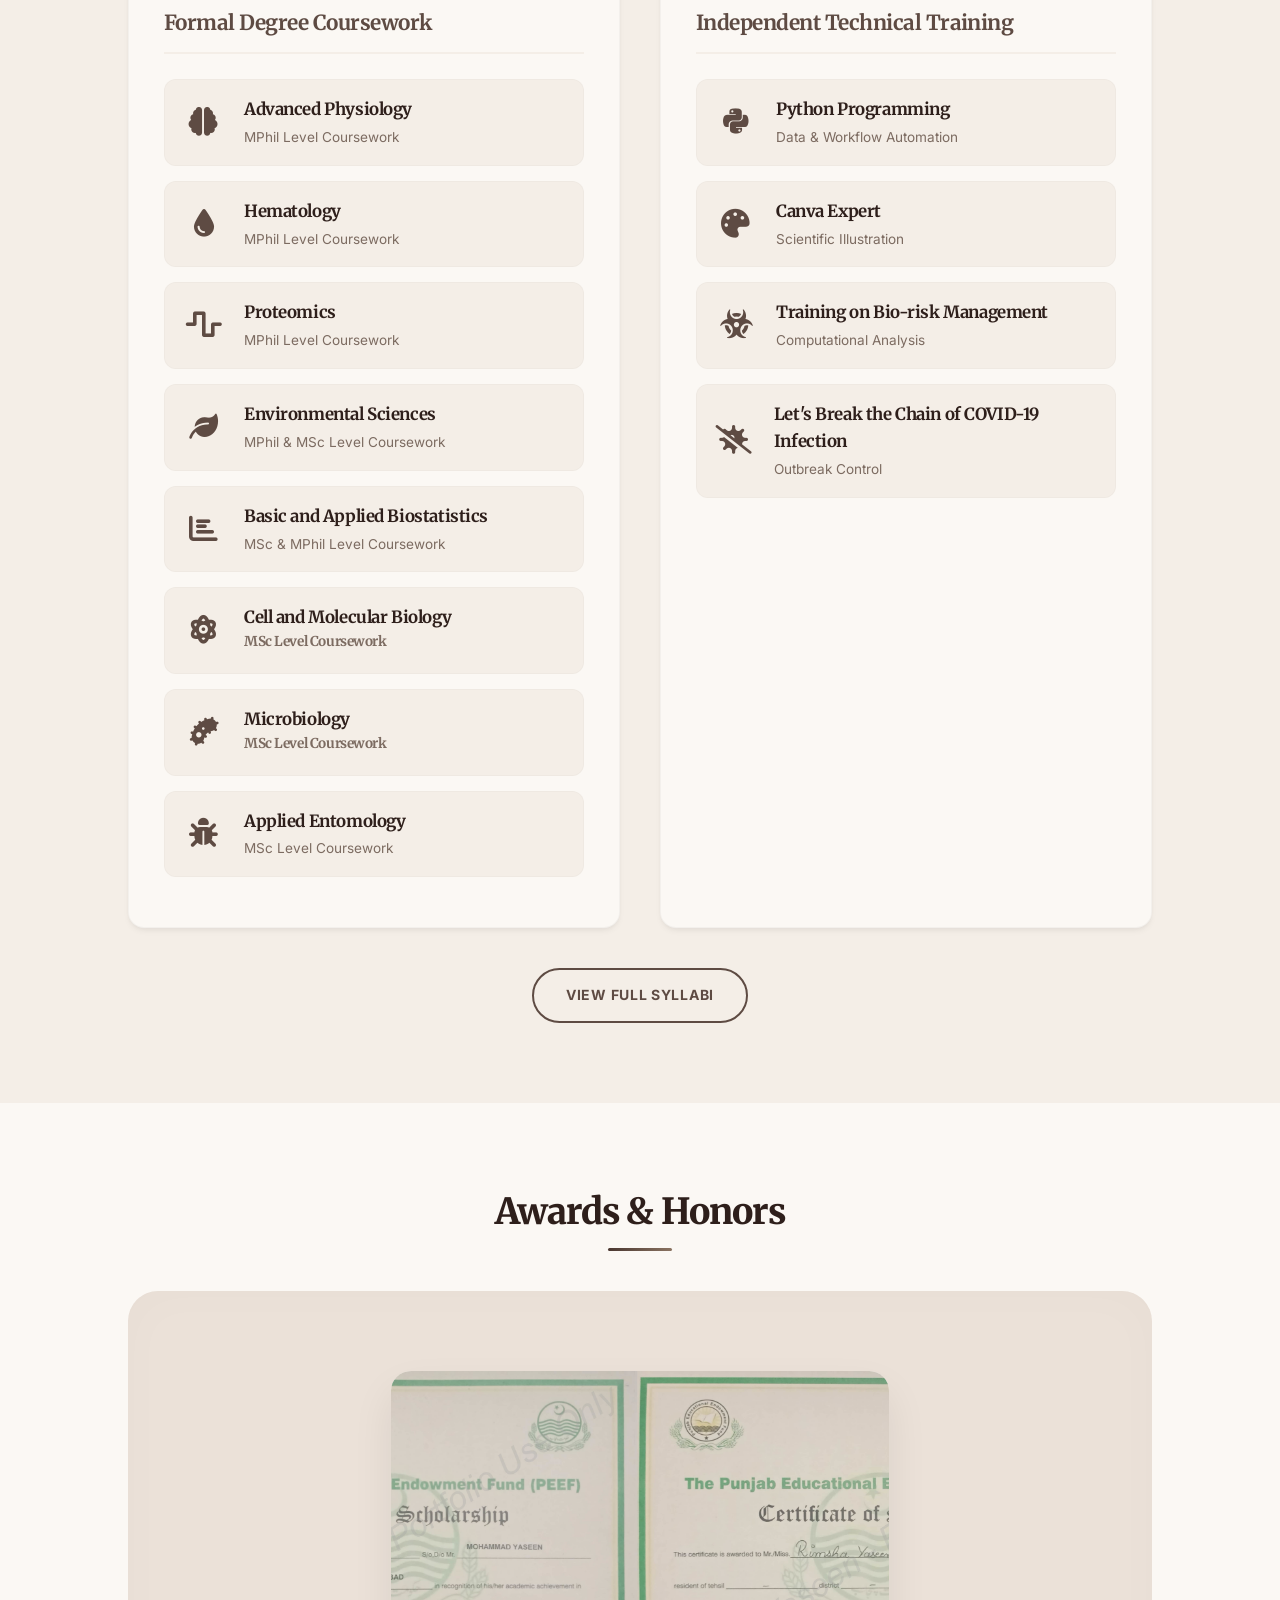
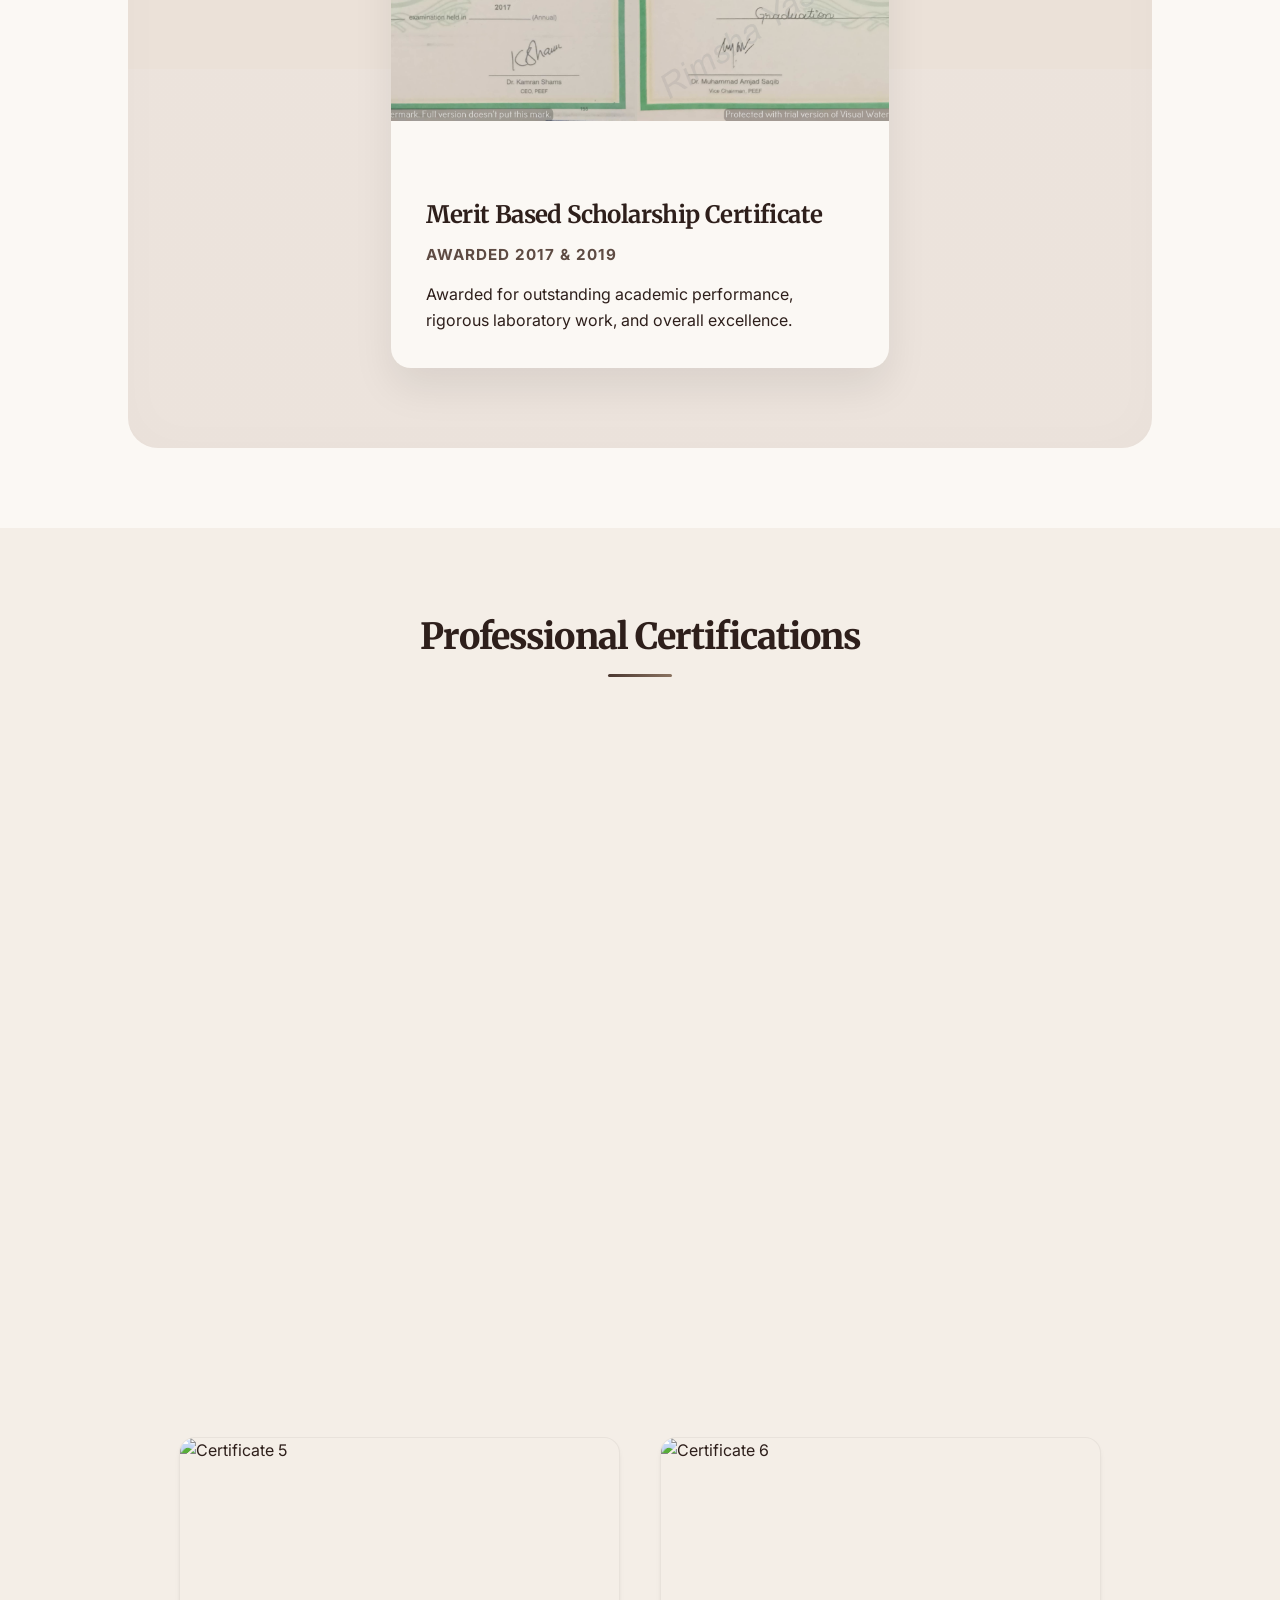
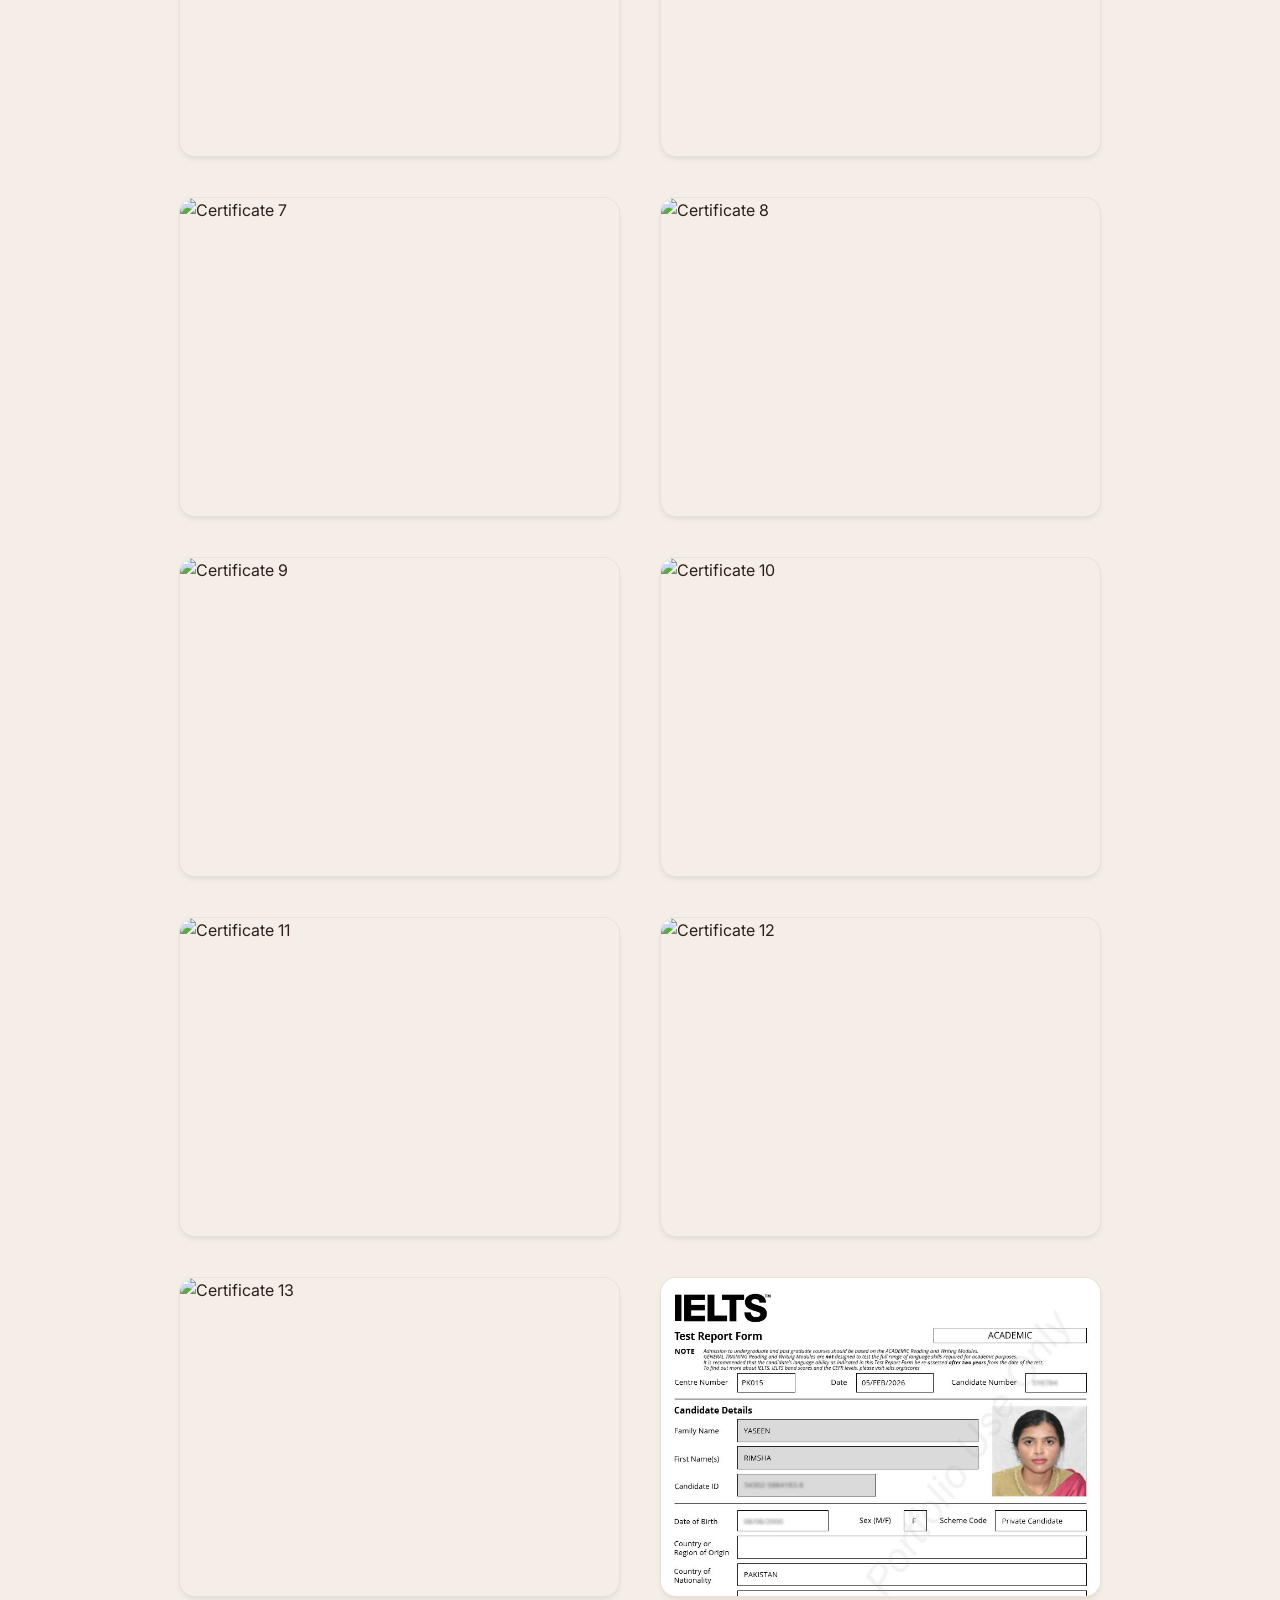
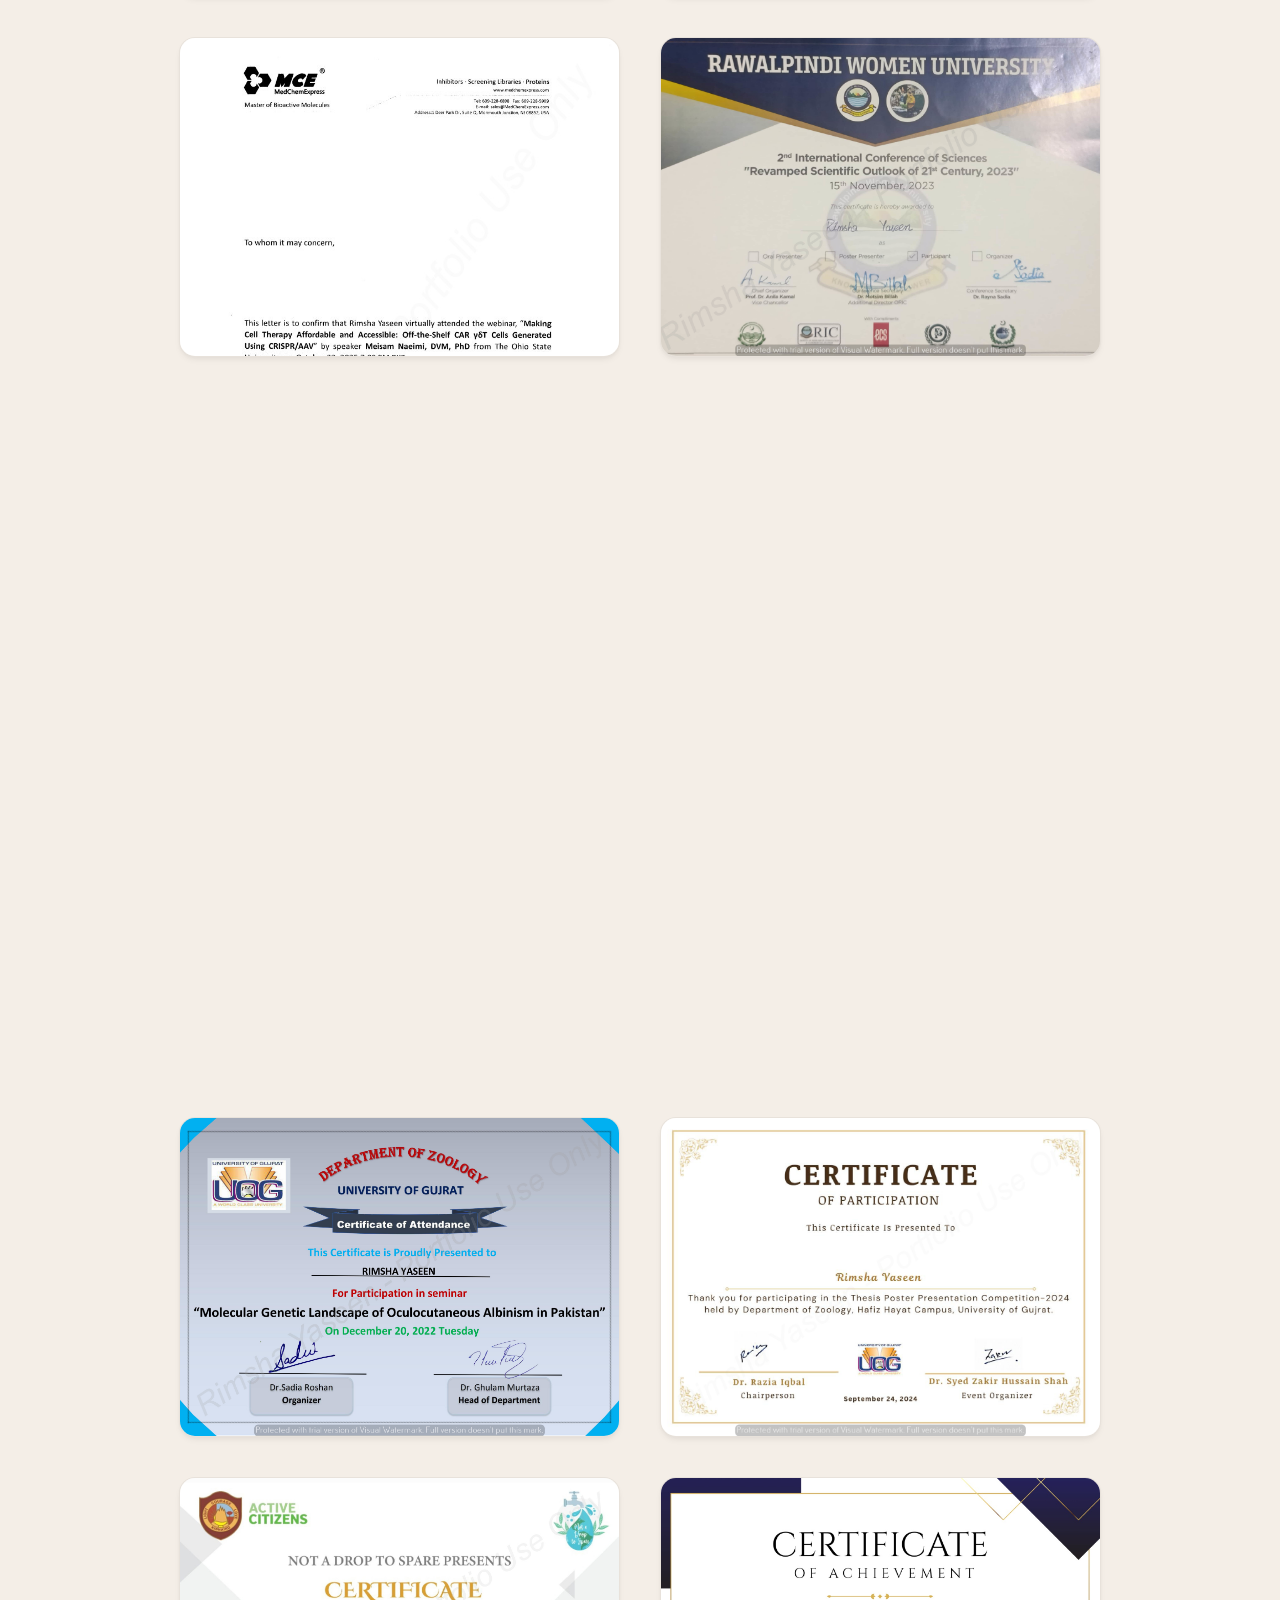
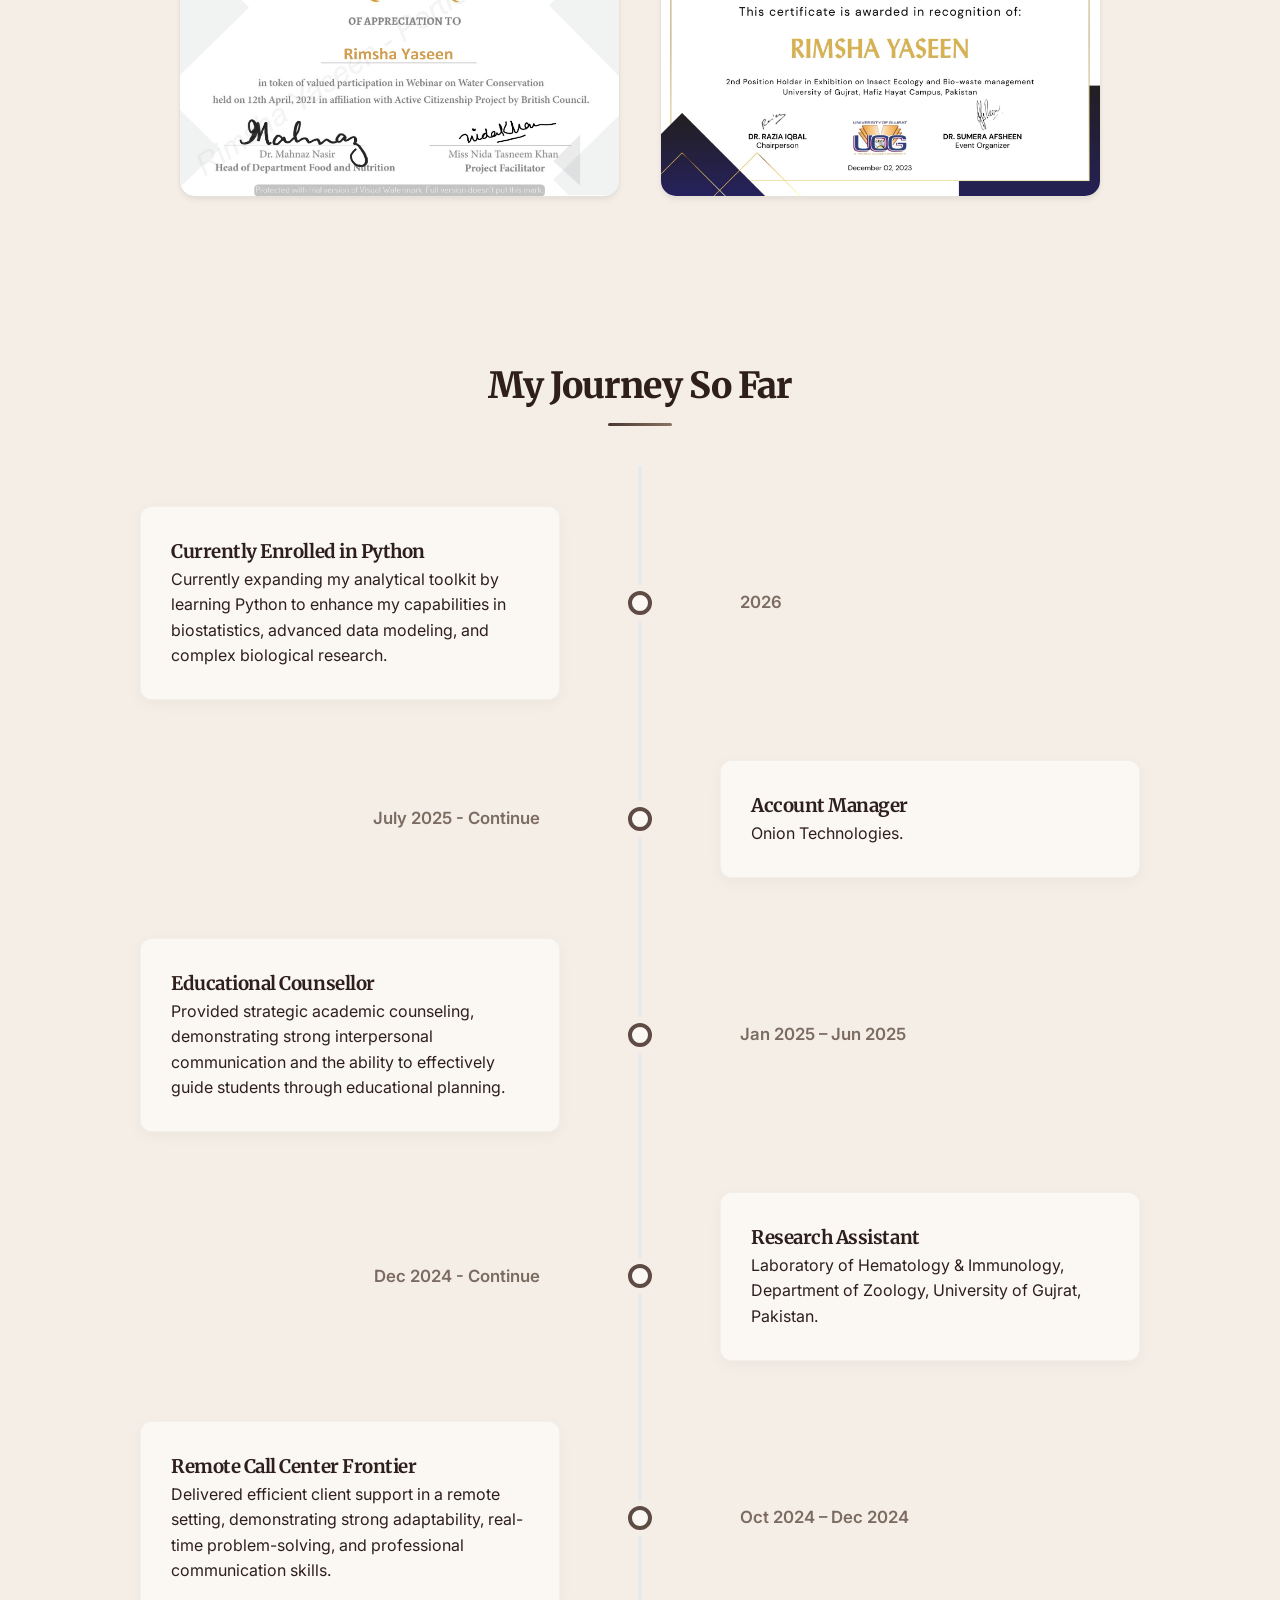
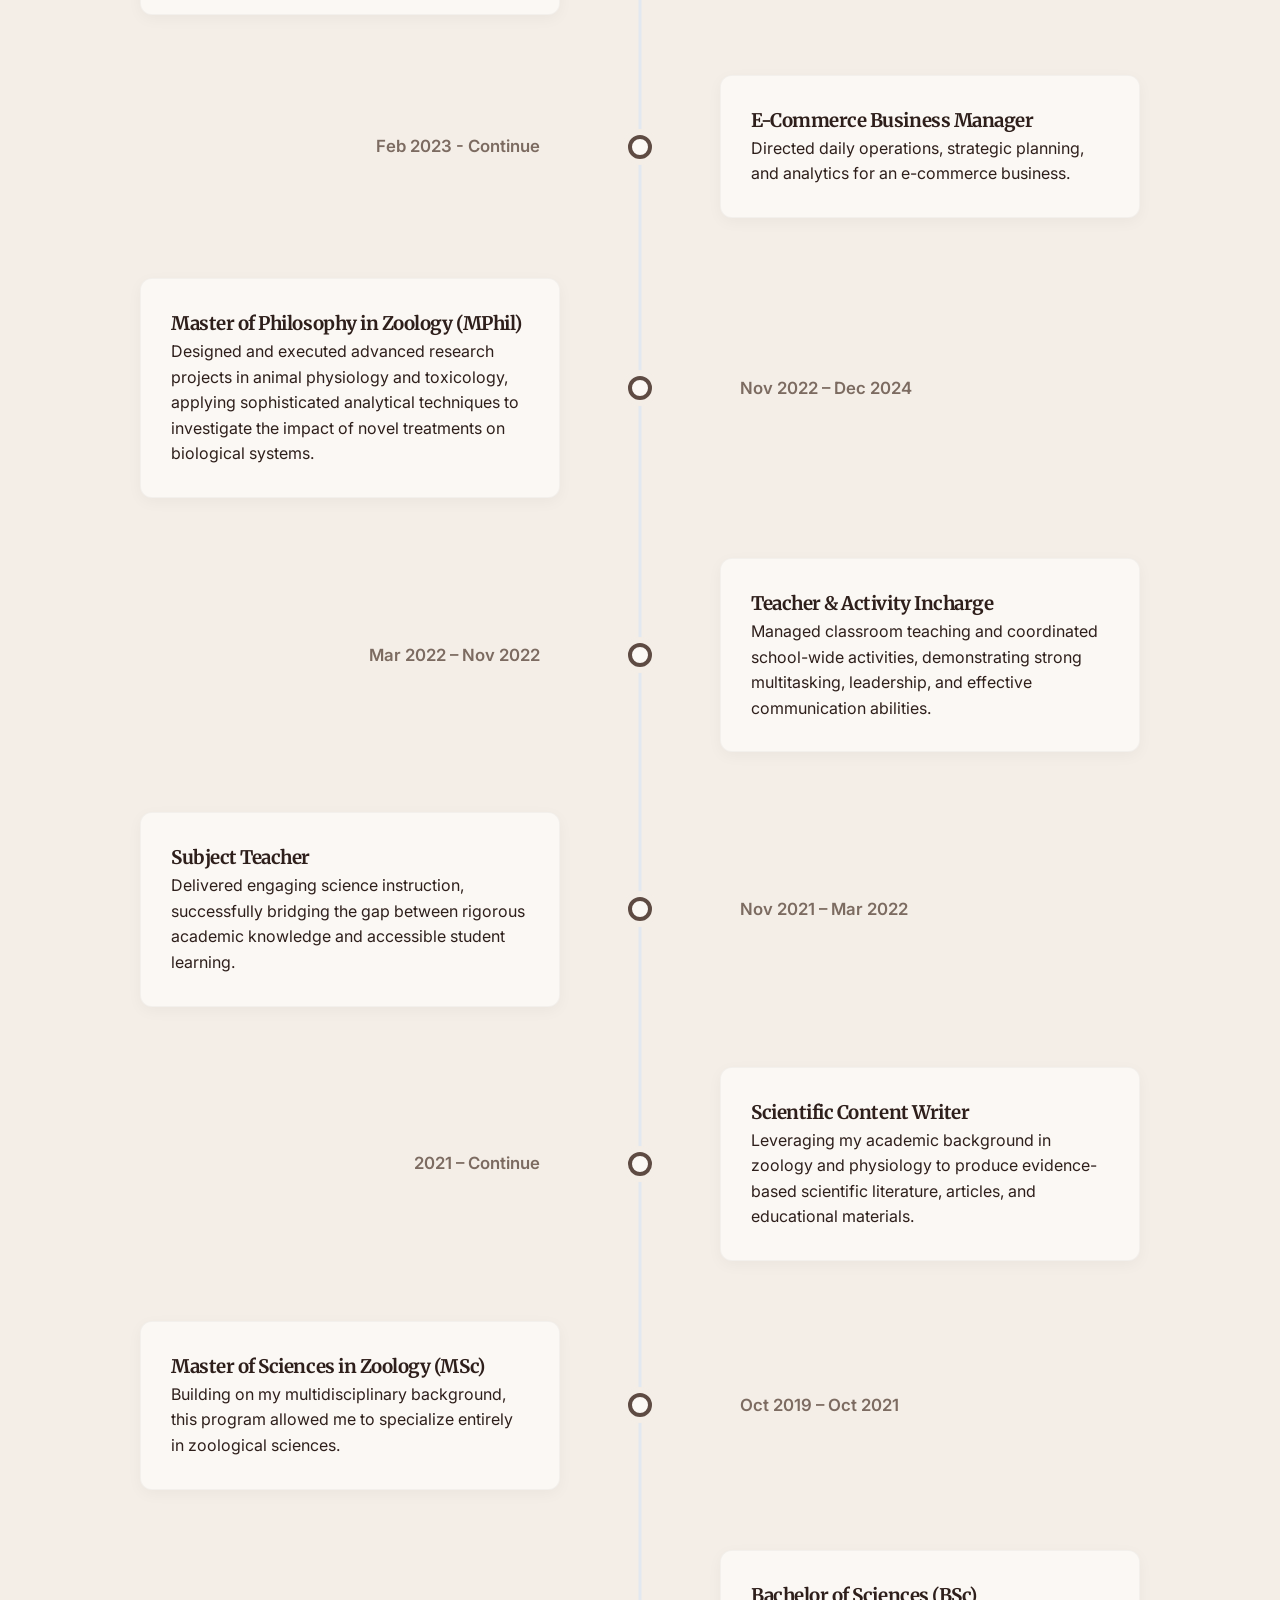
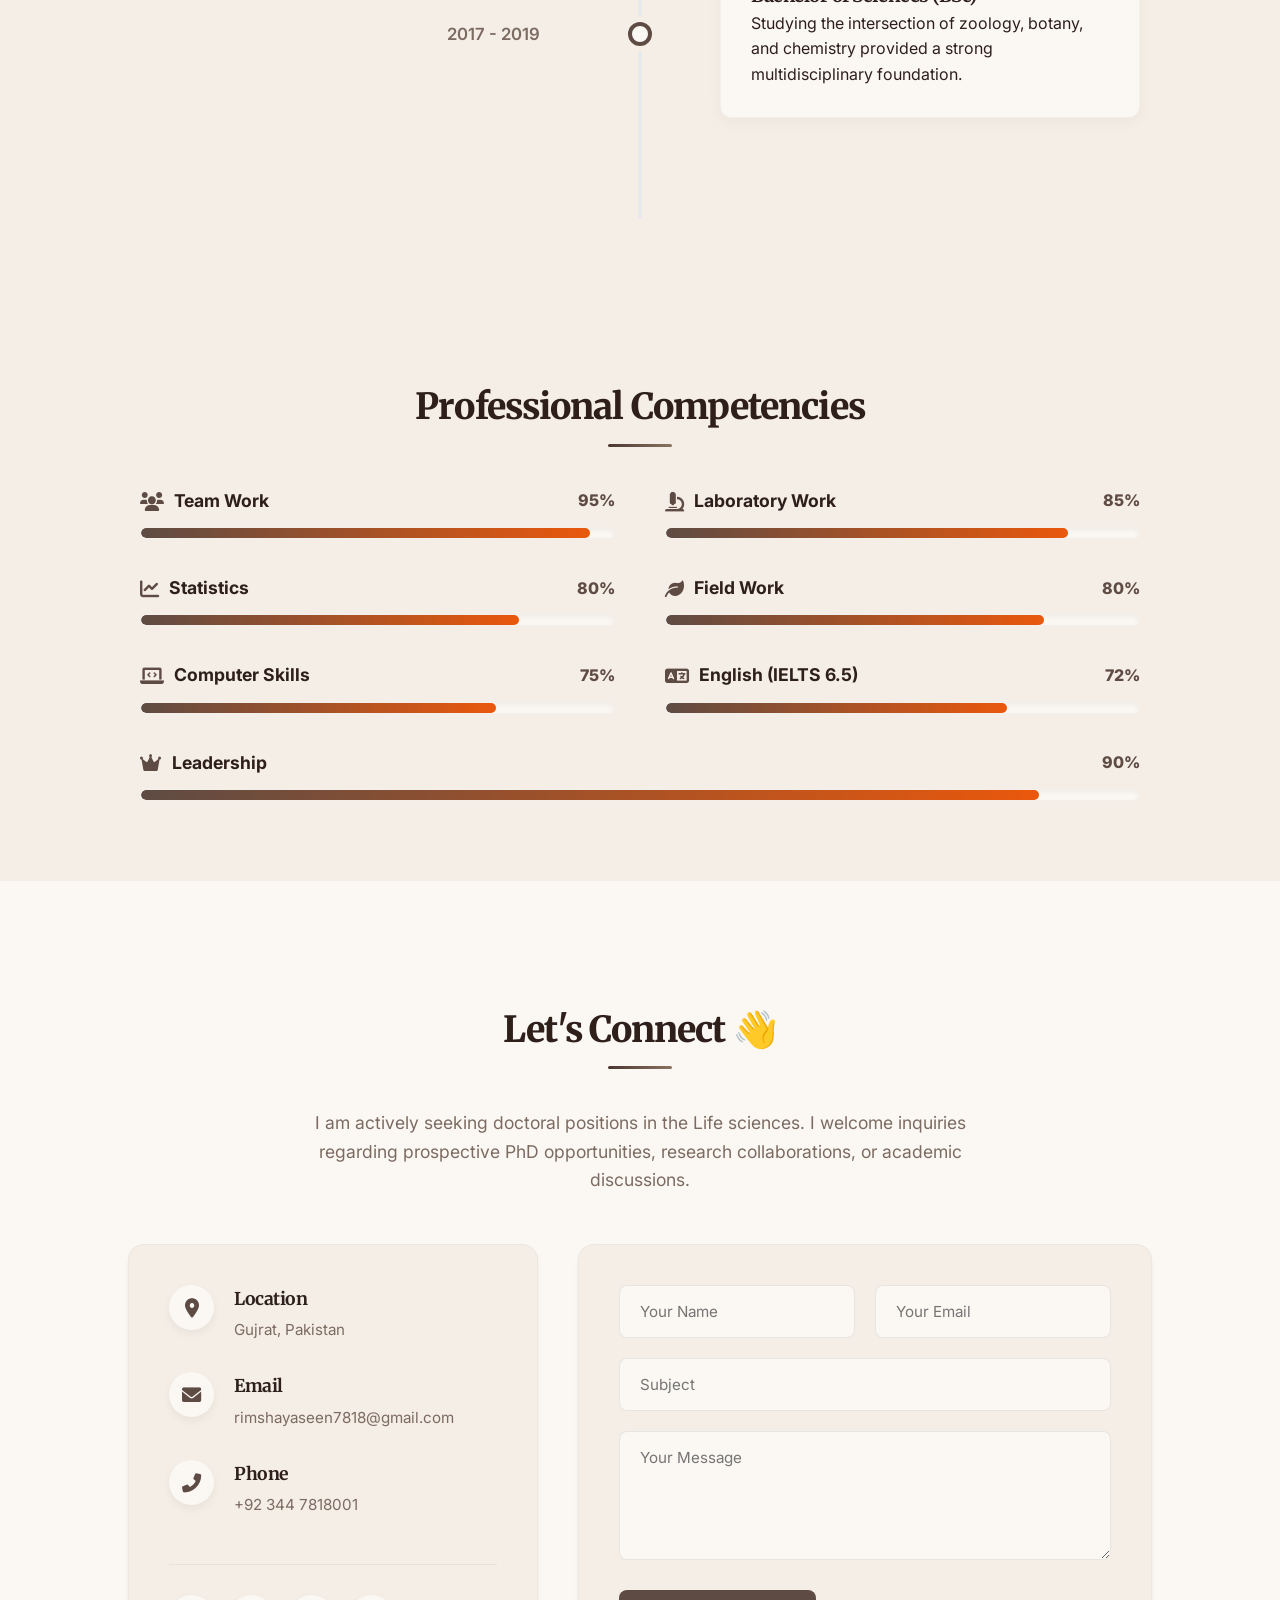
==== commit 20c48536: "Update print statement from 'Hello' to 'Goodbye'" ====
--- a/index.html
+++ b/index.html
@@ -219,7 +219,8 @@
                         <div class="card-info">
                             <h3>Effect of Bottle Gourd (Lagenaria Siceraria) Seed Powder on Growth, Lipid Profile, Hematological, and Tissue Redox Parameters of Rabbit</h3>
                             <div class="status-wrapper">
-                                <span class="project-status-highlight pending-highlight">Status: Under Peer Review</span>
+                                <span class="project-status-highlight pending-highlight">Physiology & Redox</span>
+                                <span class="project-status-highlight pending-highlight">Ongoing</span>
                             </div>
                             <span class="read-more">Examine Research Details ➔</span>
                         </div>
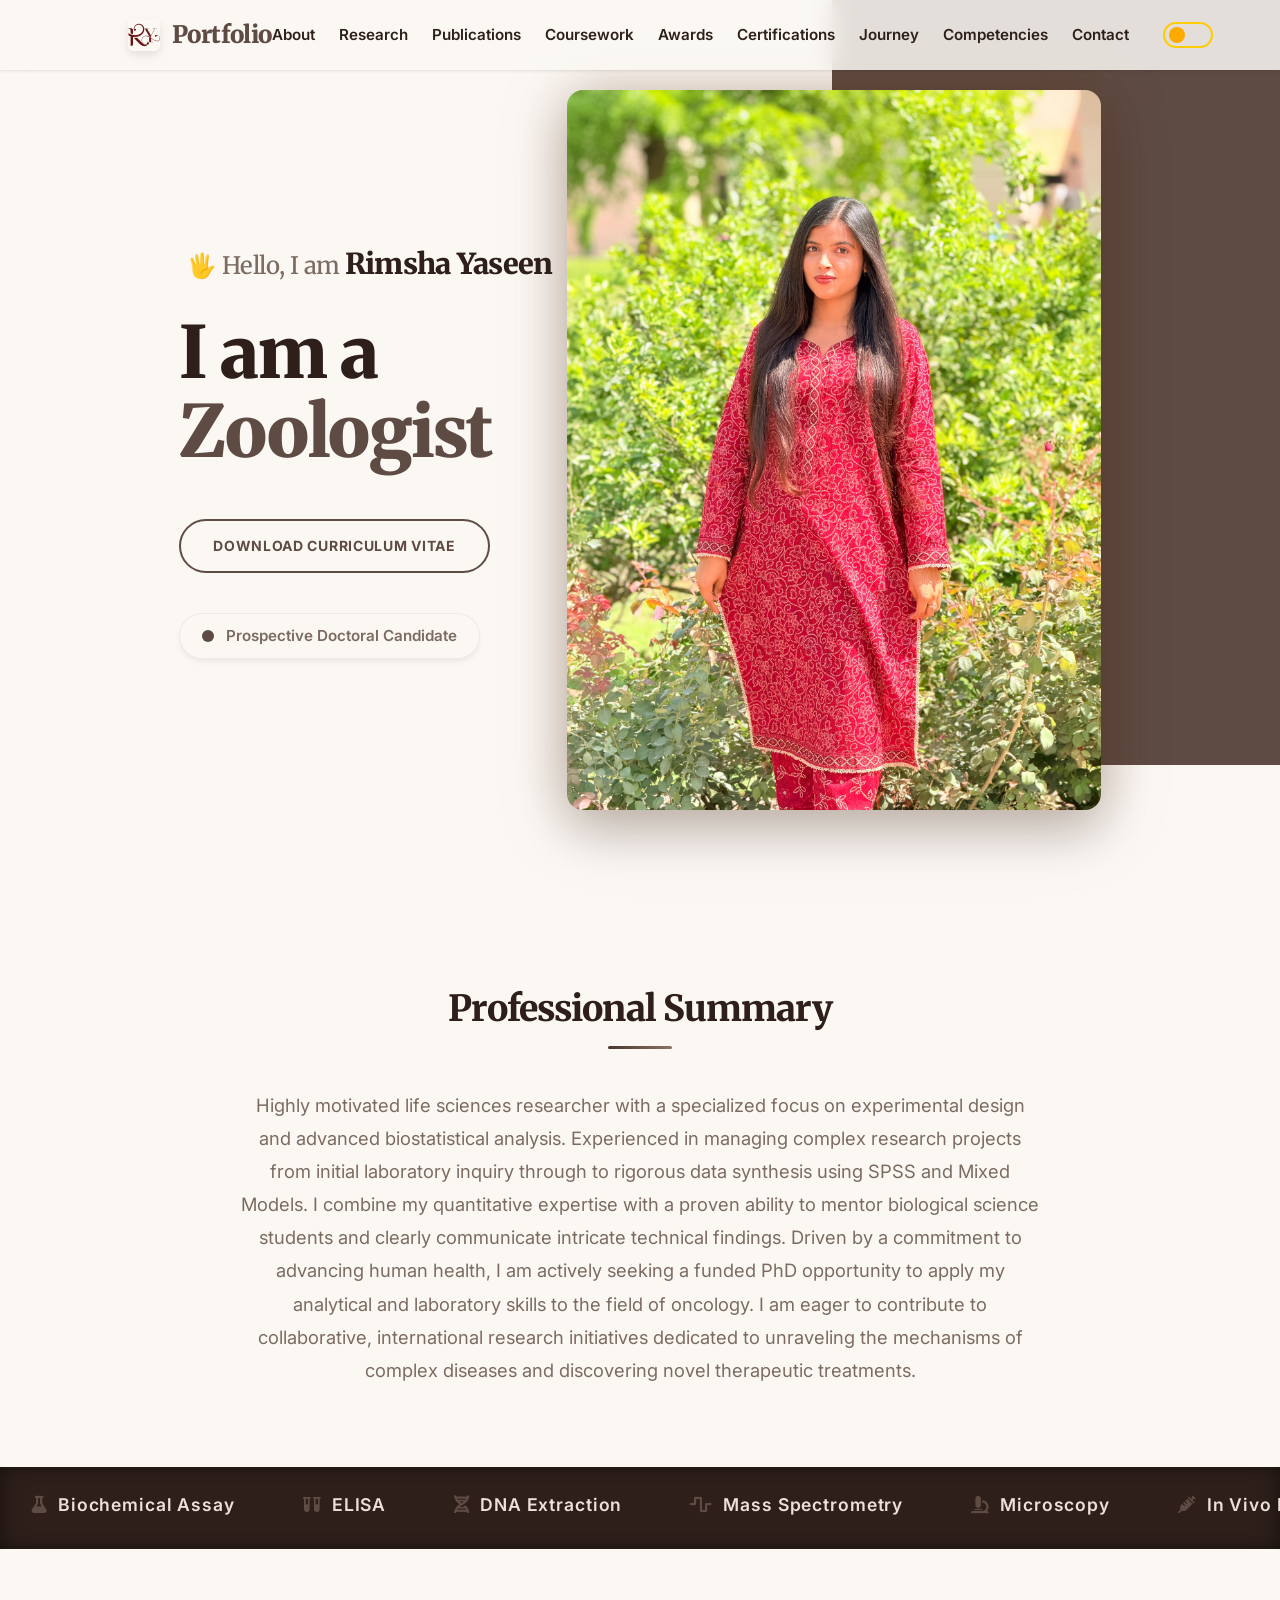
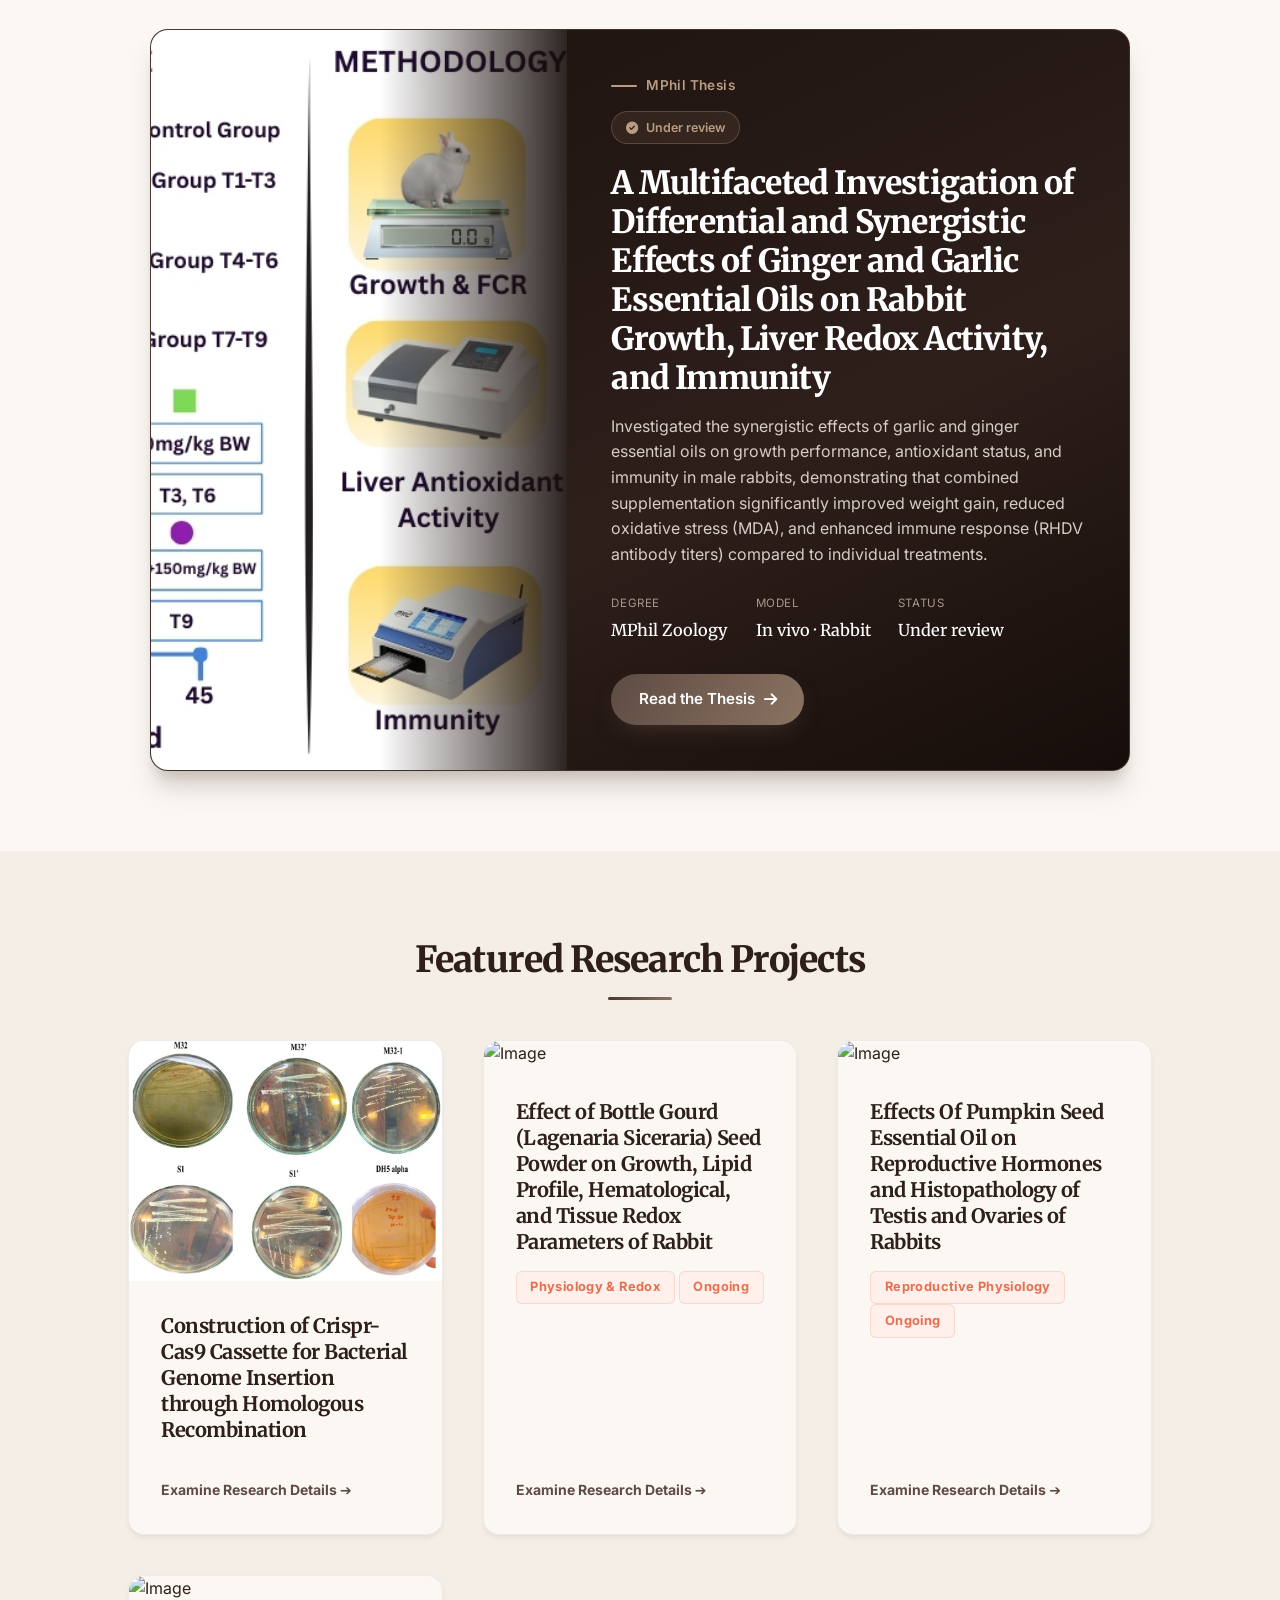
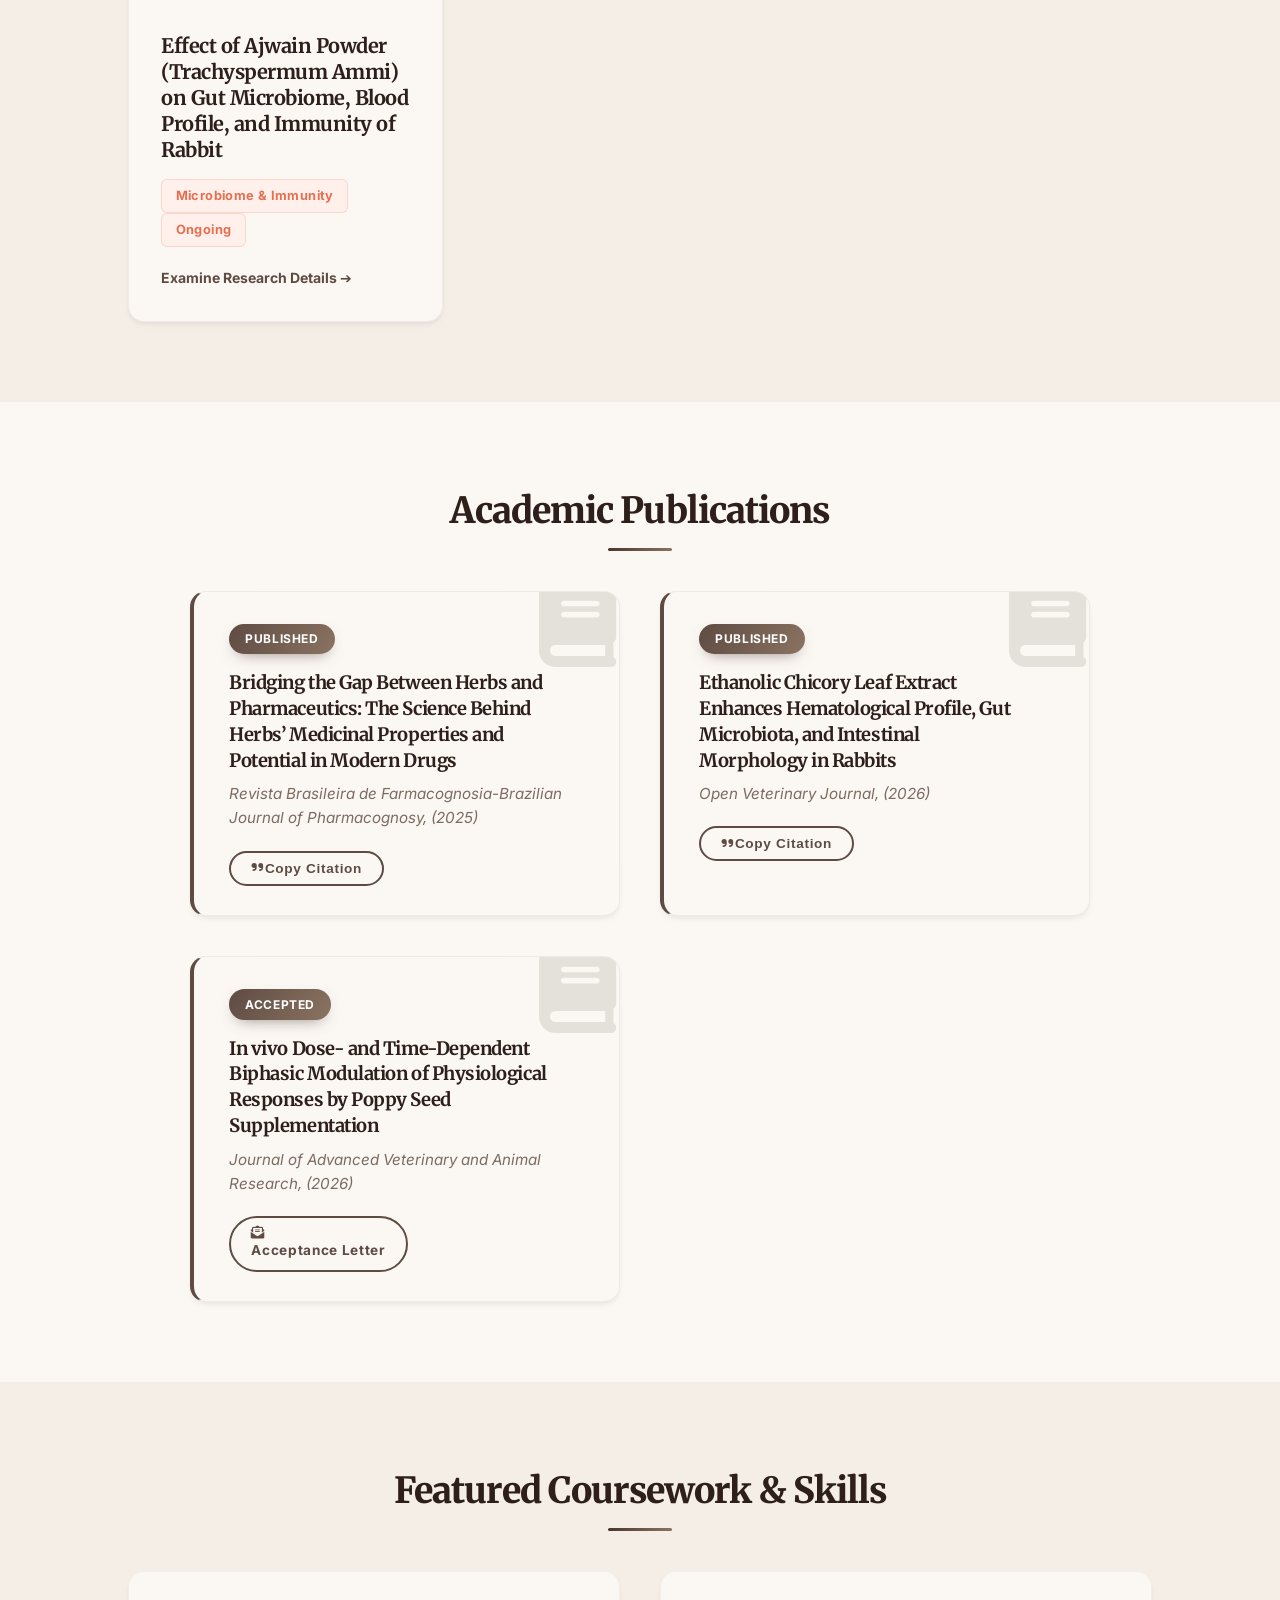
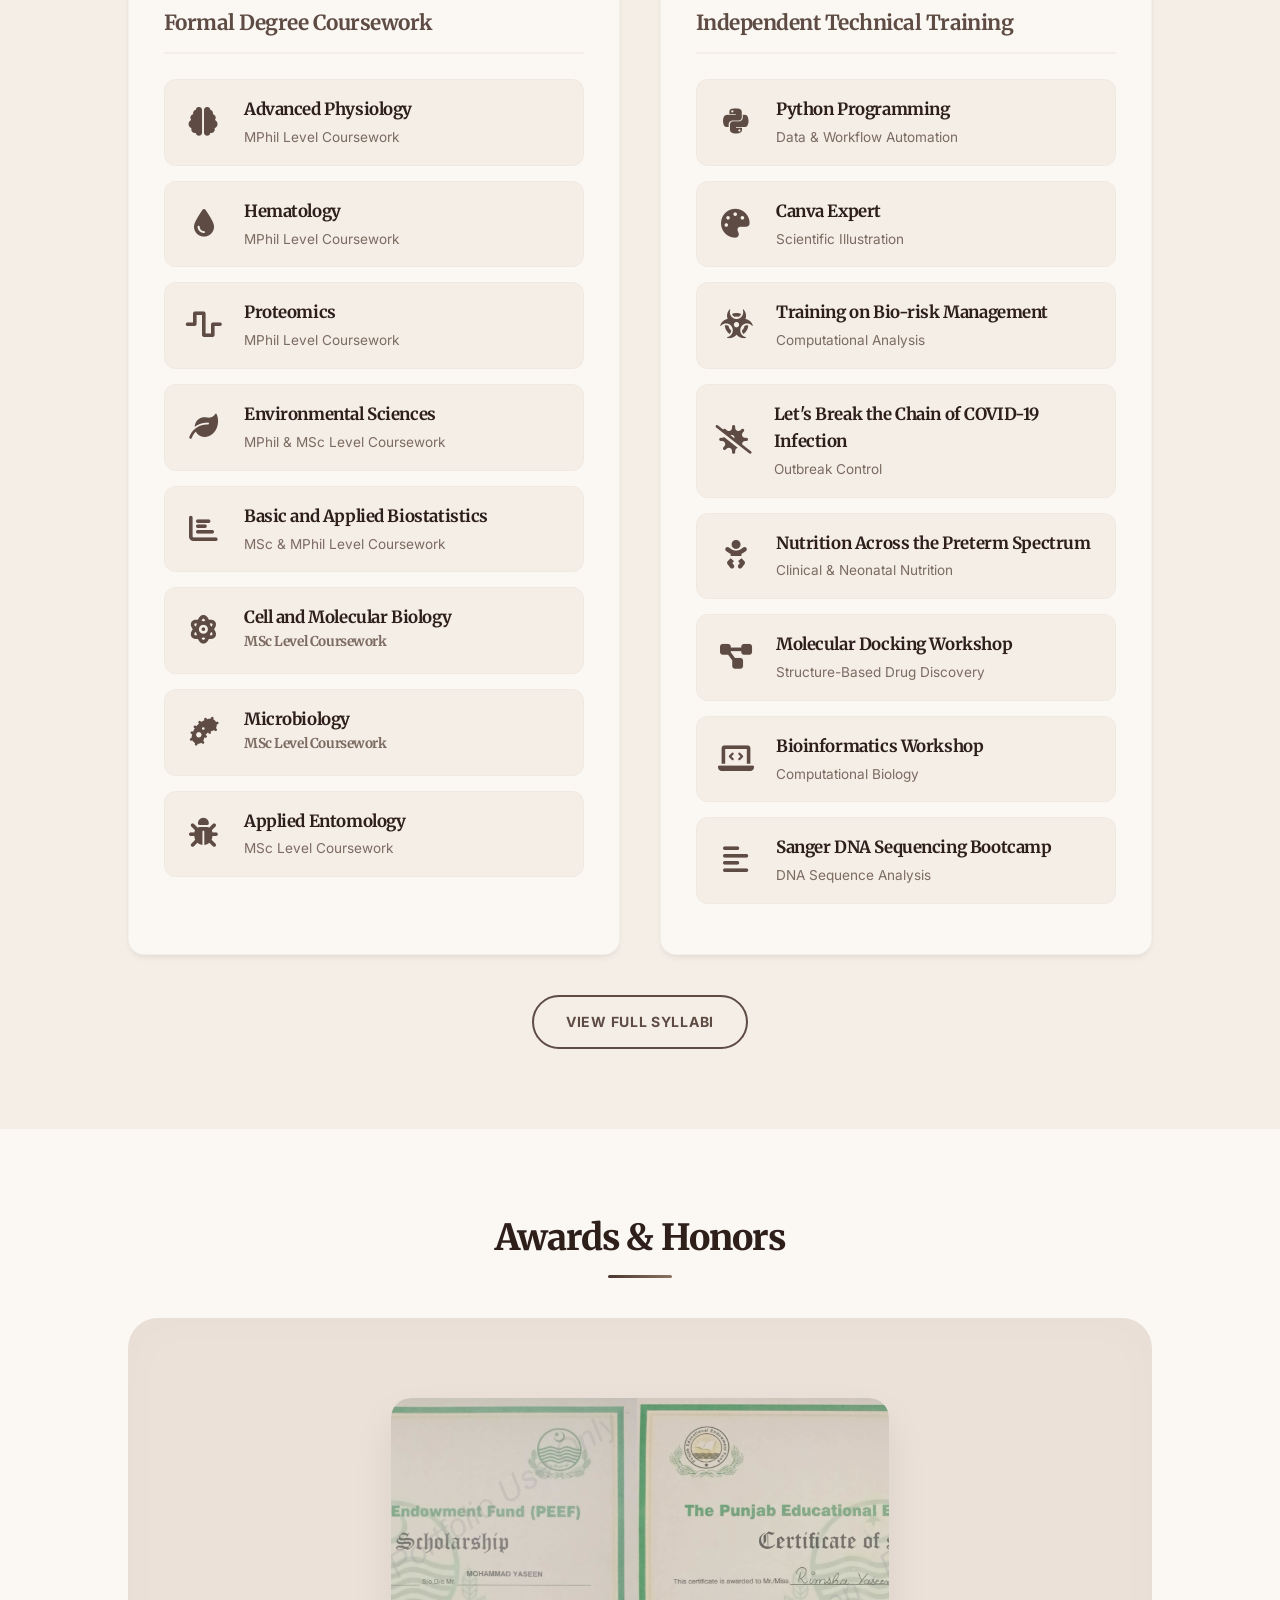
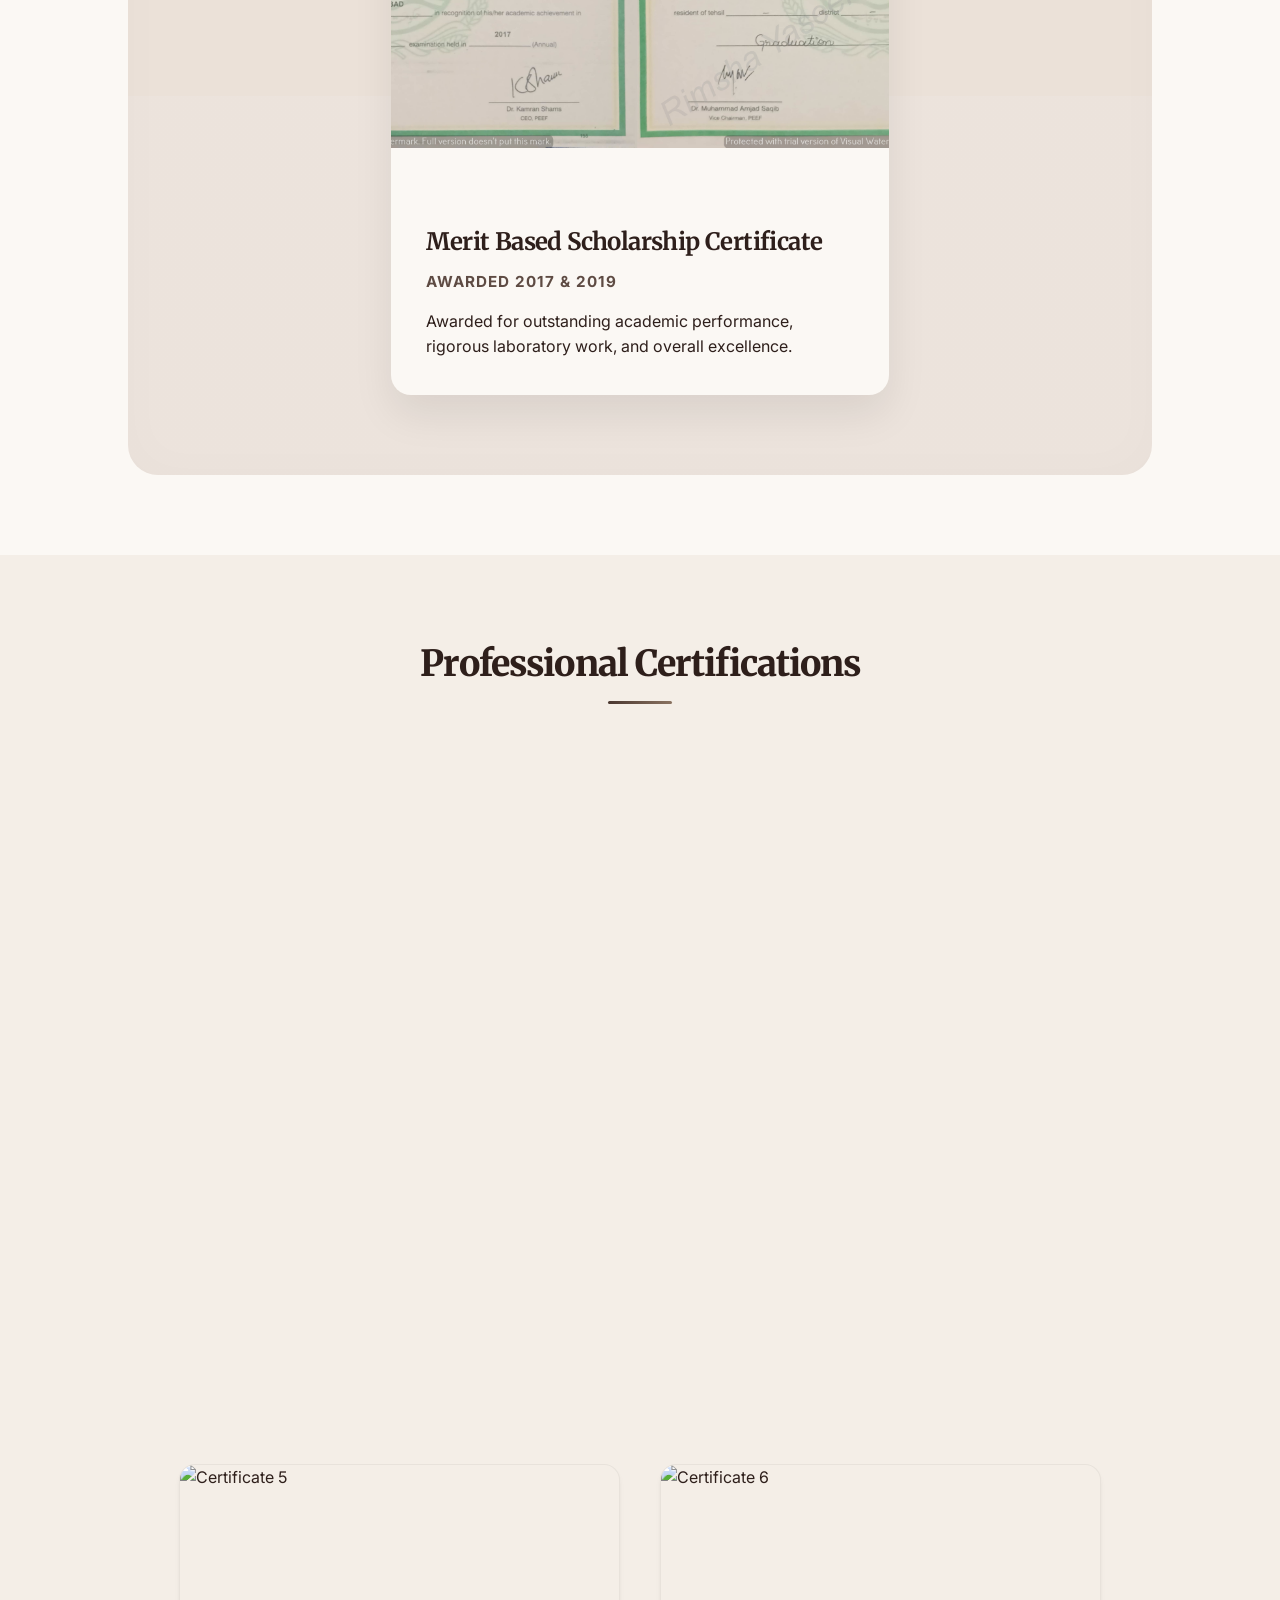
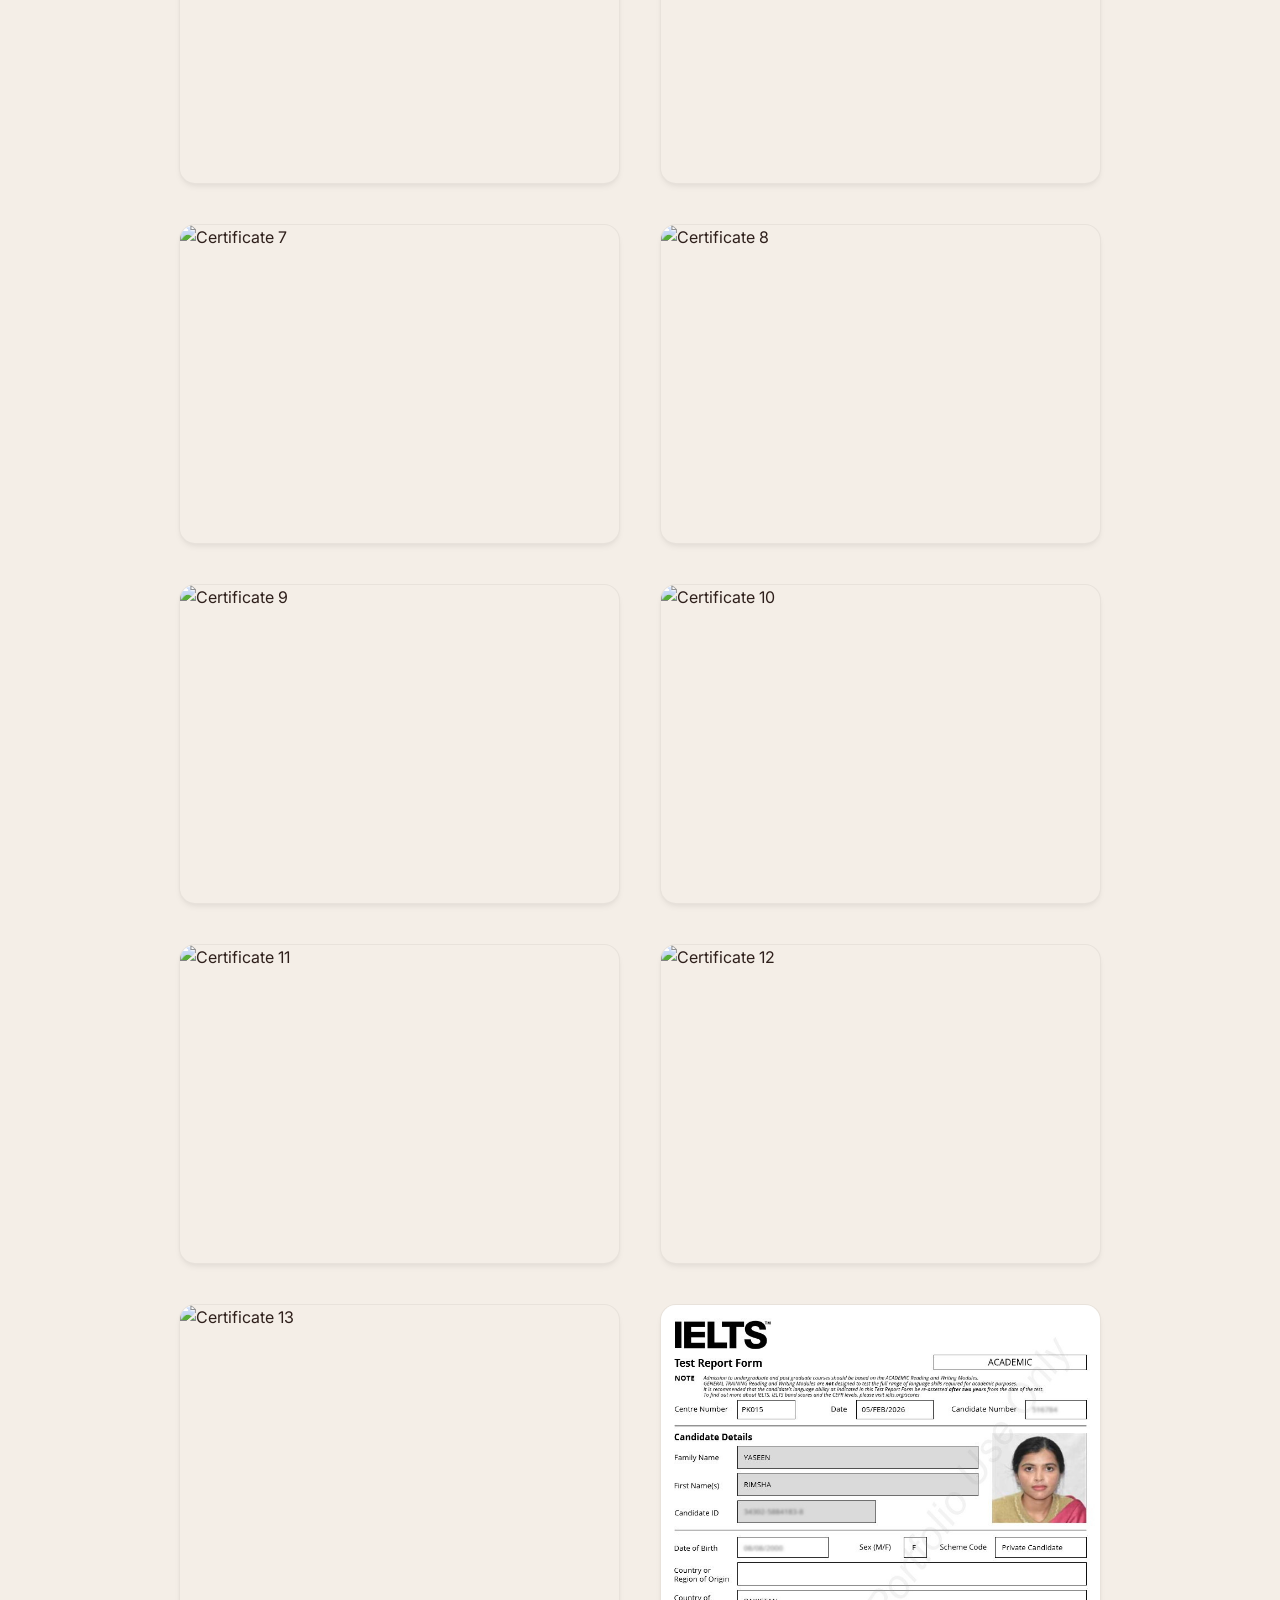
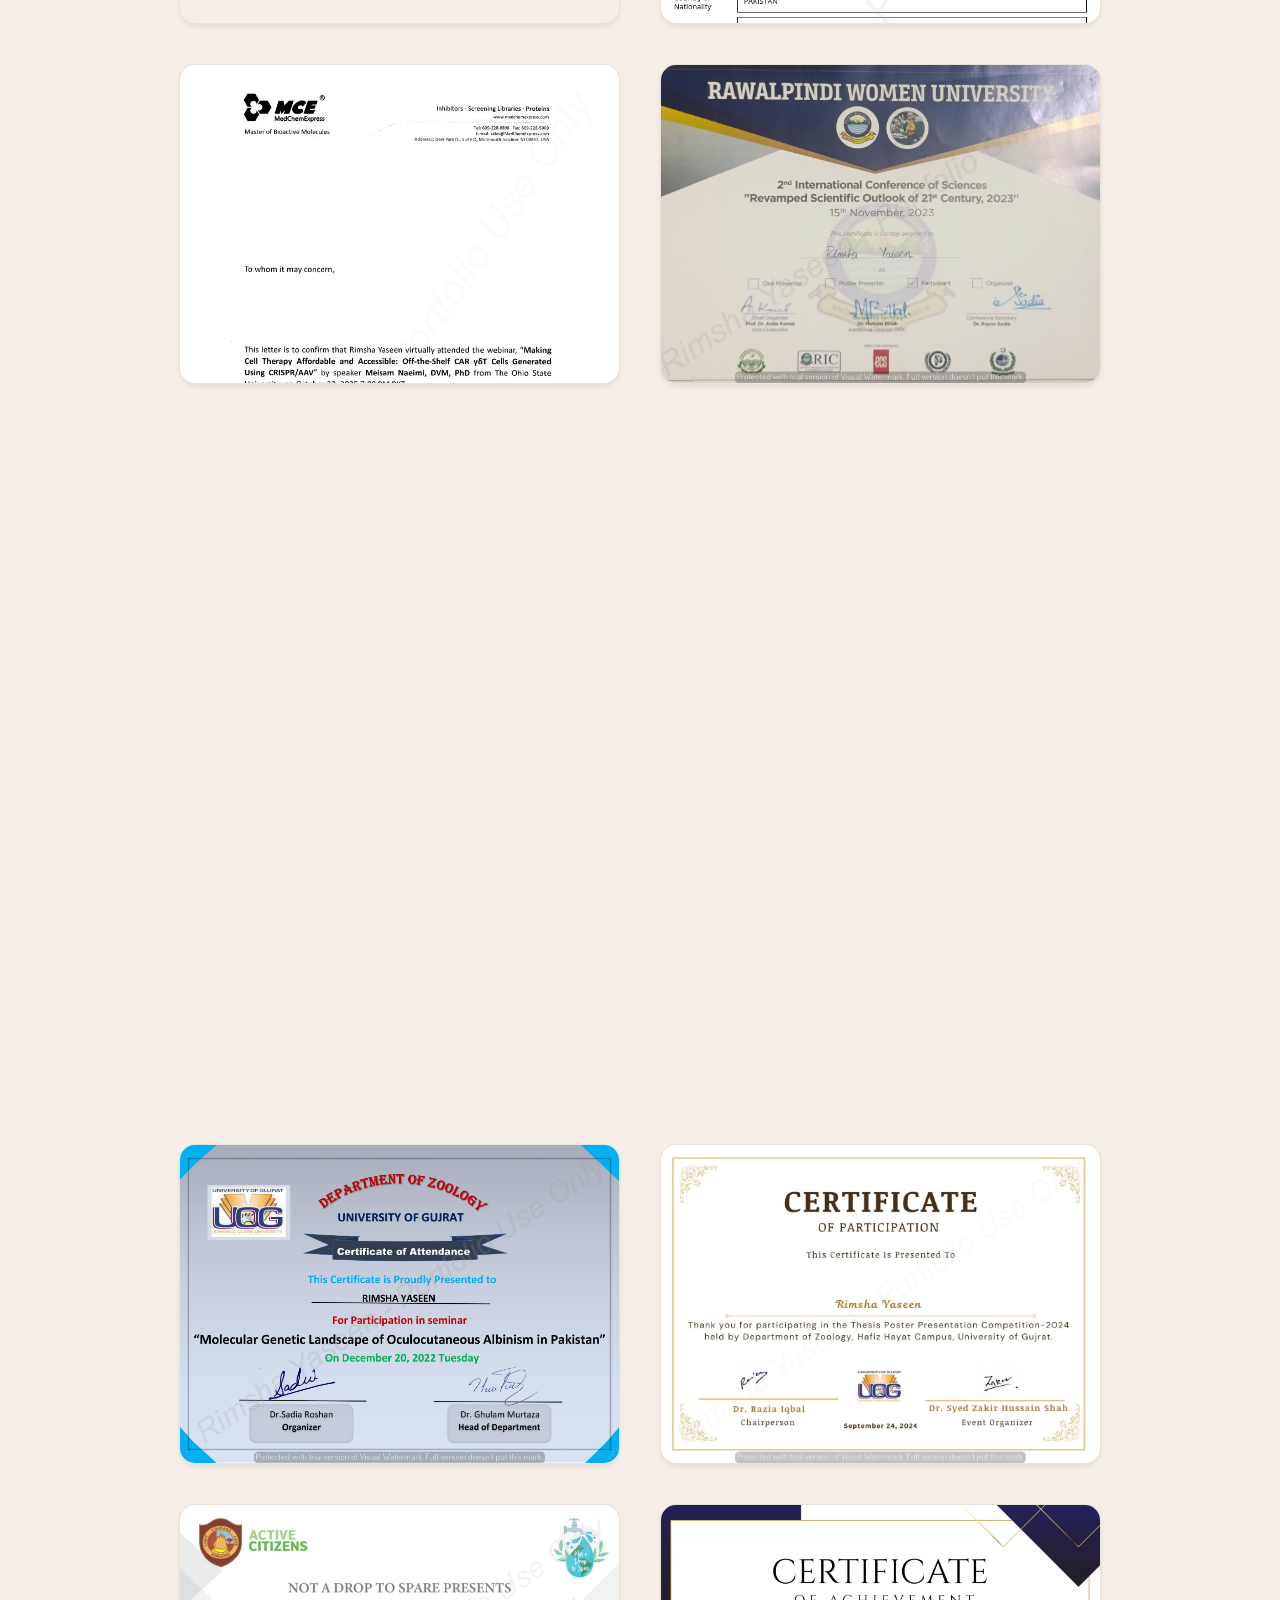
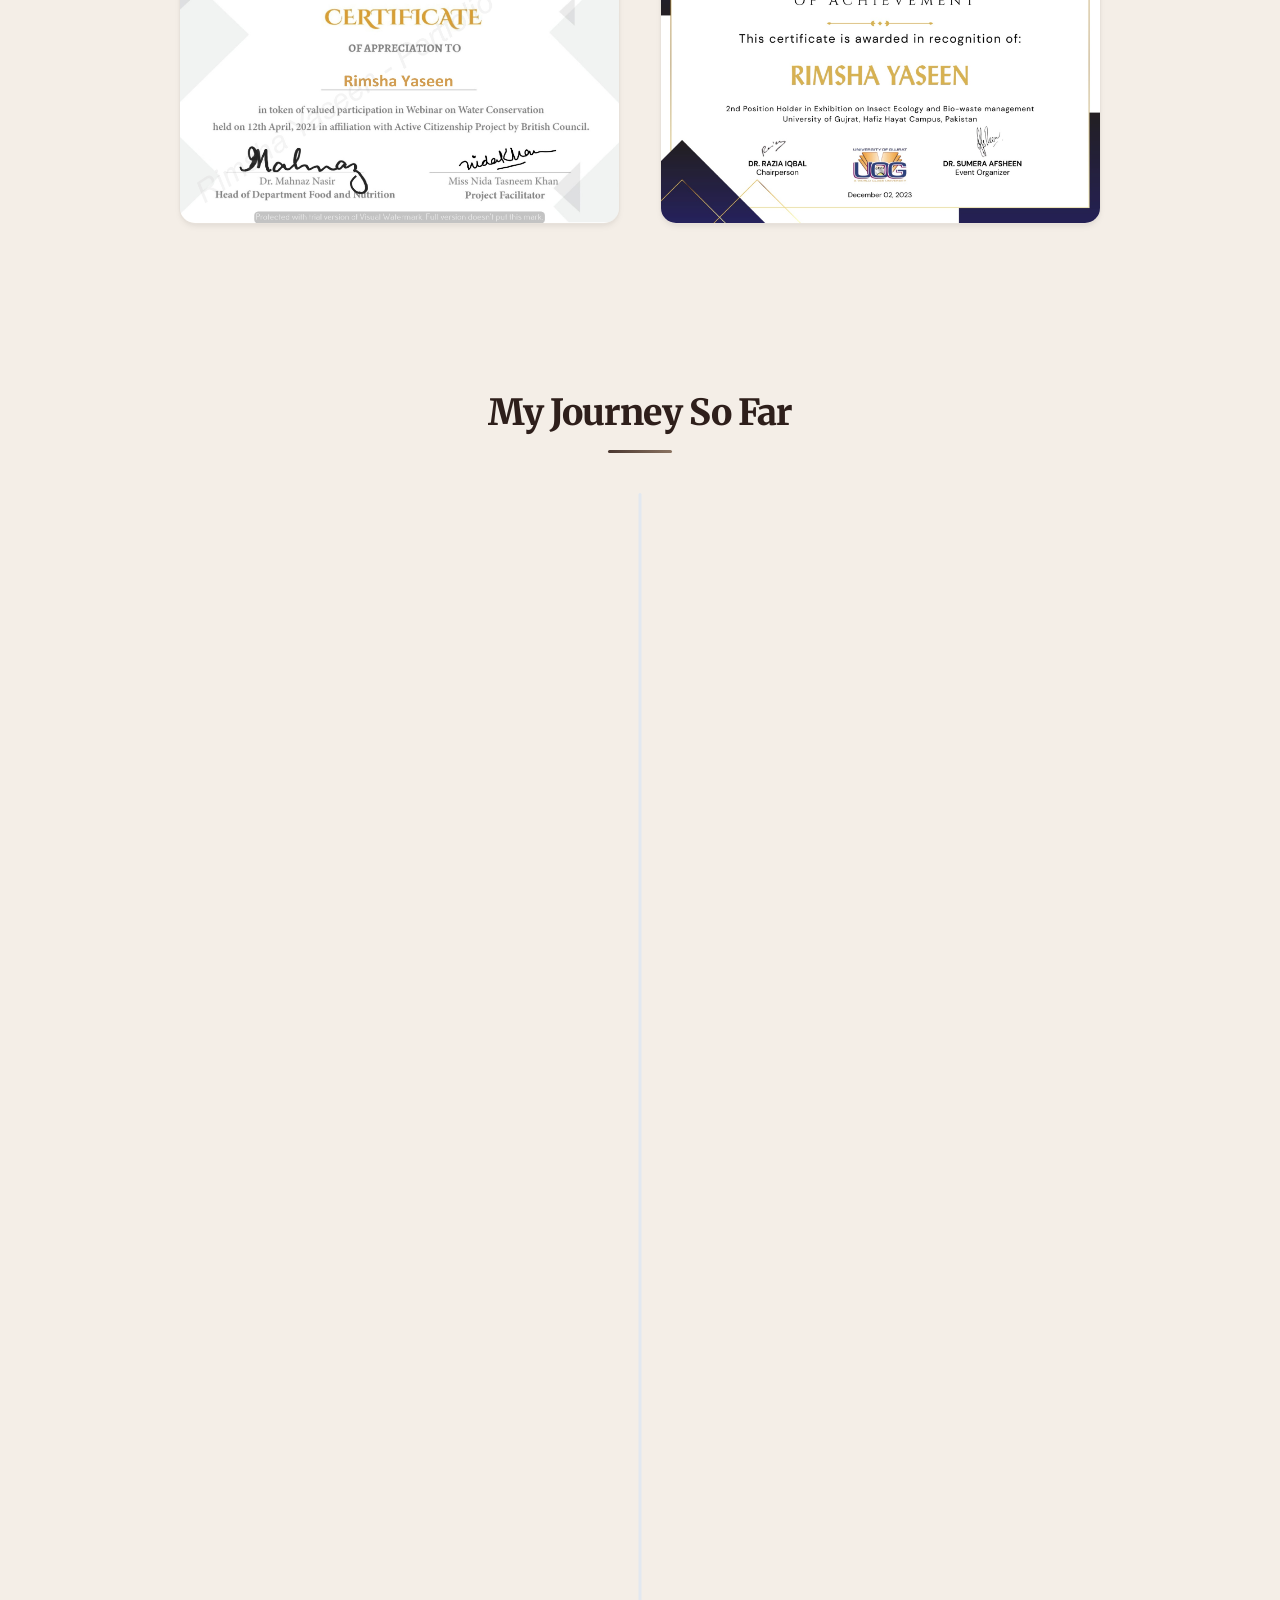
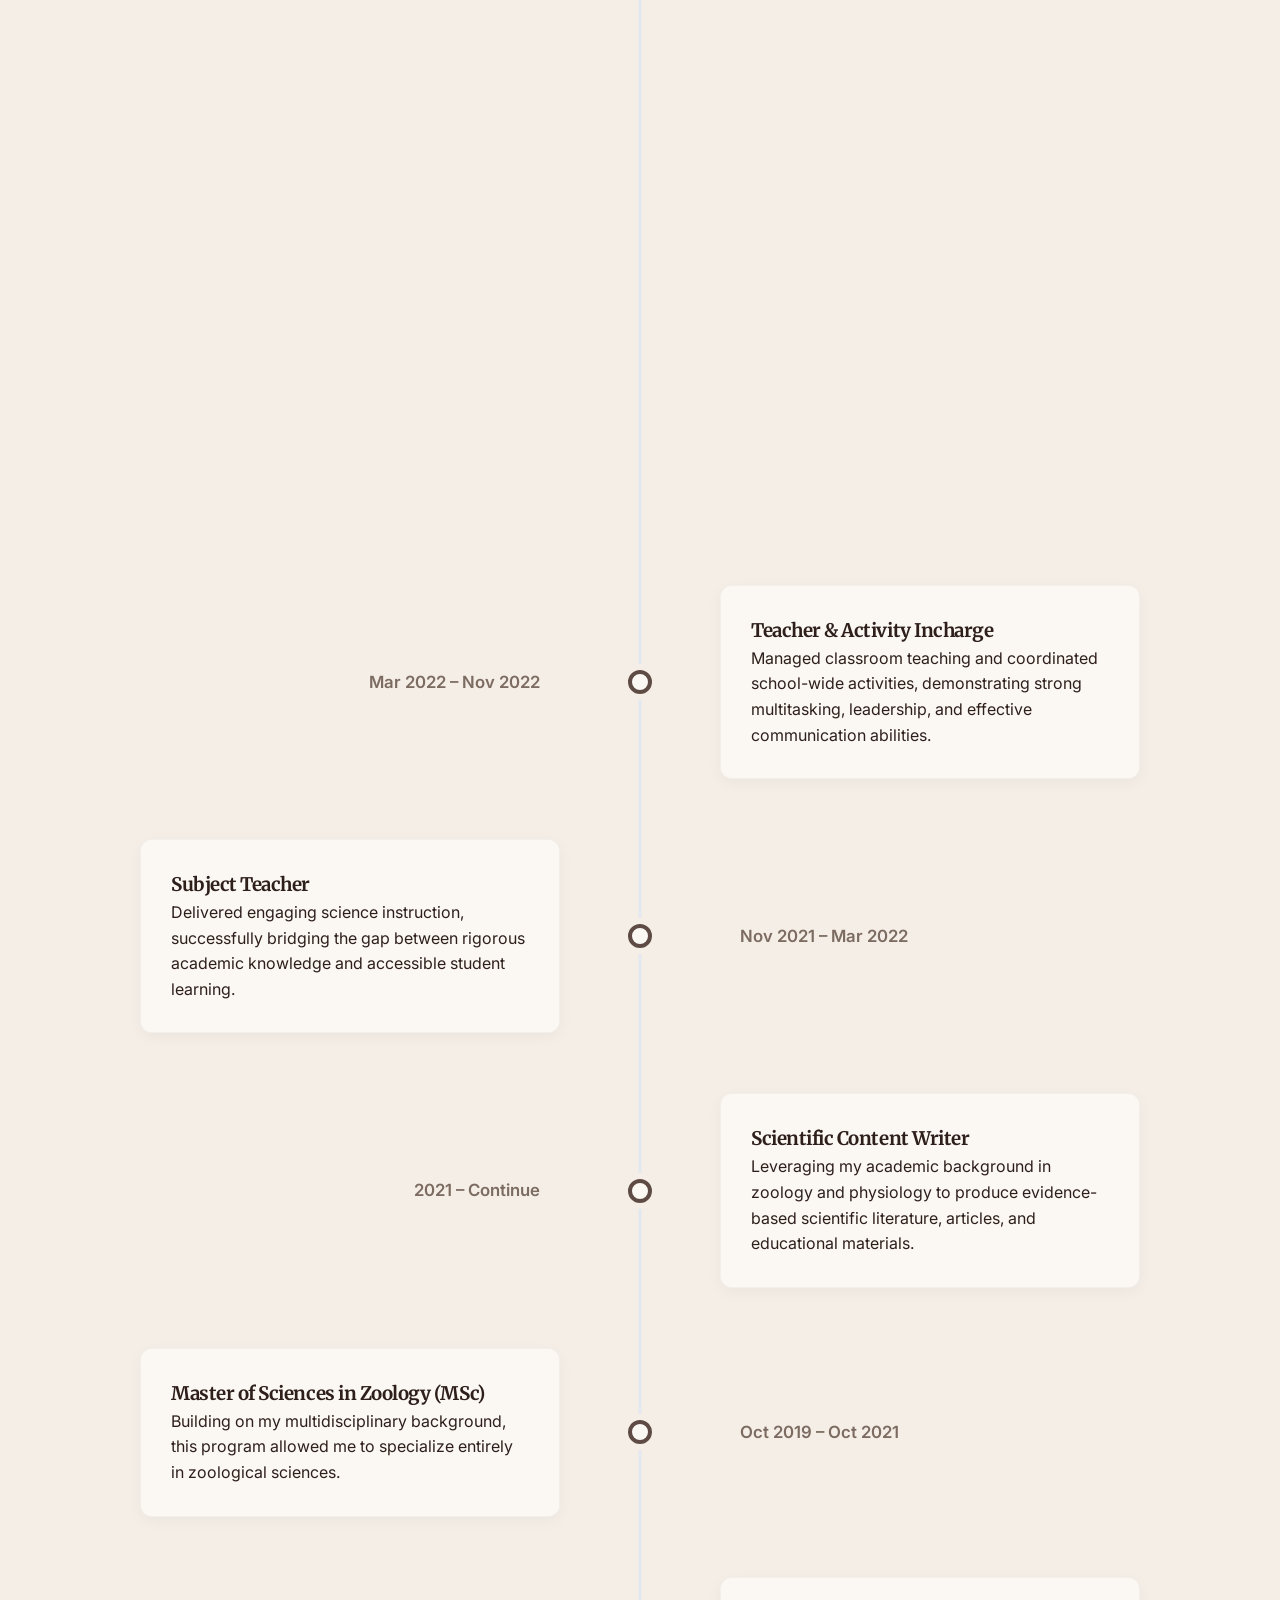
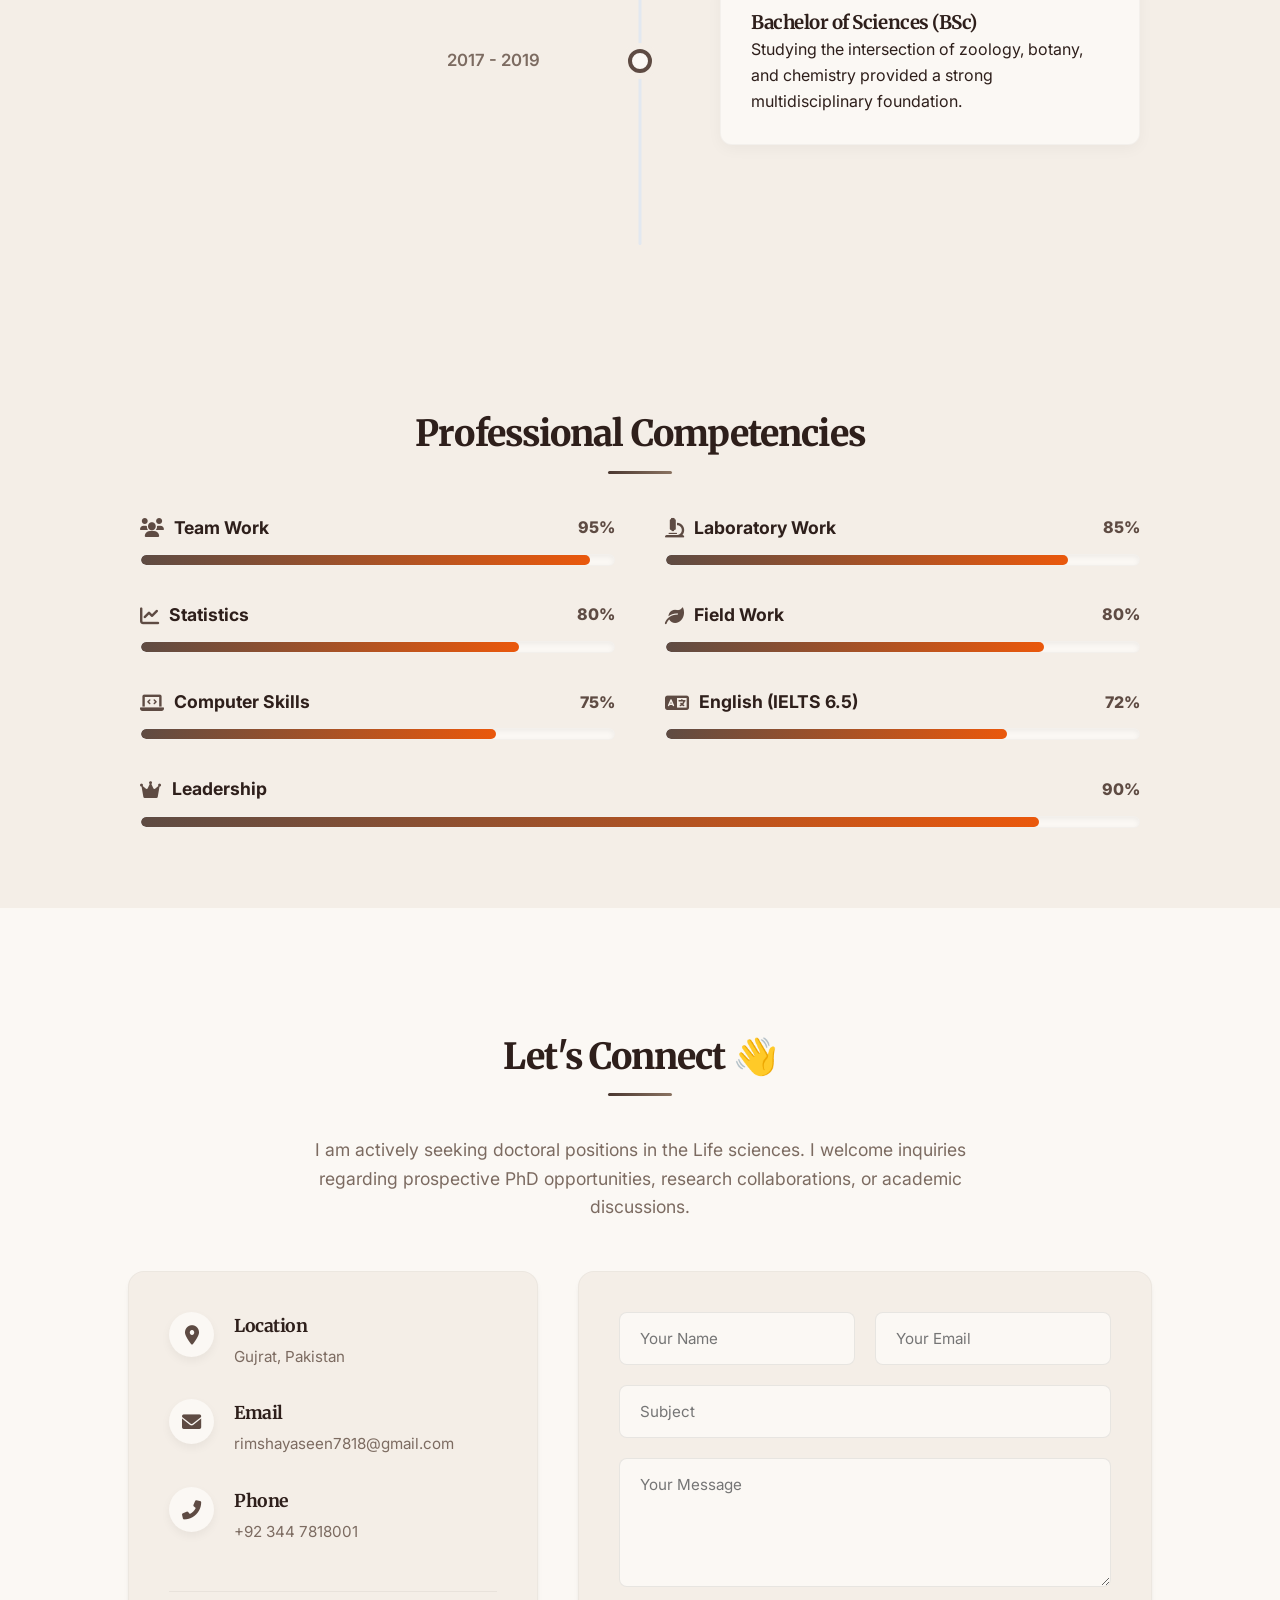
==== commit 61ad31d5: "Update index.html" ====
--- a/index.html
+++ b/index.html
@@ -319,6 +319,10 @@
                     <a href="courses.html#course-tech2" class="mini-course-row"><i class="fas fa-palette"></i><div><h4>Canva Expert</h4><p>Scientific Illustration</p></div></a>
                     <a href="courses.html#course-tech3" class="mini-course-row"><i class="fas fa-biohazard"></i><div><h4>Training on Bio-risk Management</h4><p>Computational Analysis</p></div></a>
                     <a href="courses.html#course-tech4" class="mini-course-row"><i class="fas fa-virus-slash"></i><div><h4>Let's Break the Chain of COVID-19 Infection</h4><p>Outbreak Control</p></div></a>
+                    <a href="courses.html#course-tech5" class="mini-course-row"><i class="fas fa-baby"></i><div><h4>Nutrition Across the Preterm Spectrum</h4><p>Clinical & Neonatal Nutrition</p></div></a>
+                    <a href="courses.html#course-tech6" class="mini-course-row"><i class="fas fa-diagram-project"></i><div><h4>Molecular Docking Workshop</h4><p>Structure-Based Drug Discovery</p></div></a>
+                    <a href="courses.html#course-tech7" class="mini-course-row"><i class="fas fa-laptop-code"></i><div><h4>Bioinformatics Workshop</h4><p>Computational Biology</p></div></a>
+                    <a href="courses.html#course-tech8" class="mini-course-row"><i class="fas fa-align-left"></i><div><h4>Sanger DNA Sequencing Bootcamp</h4><p>DNA Sequence Analysis</p></div></a>
                 </div>
 
             </div>
@@ -344,7 +348,7 @@
         <section id="certifications">
             <h2>Professional Certifications</h2>
             <div class="cert-modern-grid">
-                                <div class="cert-card fade-up"><img src="AI webinar.png" alt="Certificate 1" class="cert-img"><div class="cert-overlay"><div class="cert-text"><h4>AI assisted data analysis and freelancing opportunities for students</h4><p>2026</p></div></div></div>
+                <div class="cert-card fade-up"><img src="AI webinar.png" alt="Certificate 1" class="cert-img"><div class="cert-overlay"><div class="cert-text"><h4>AI assisted data analysis and freelancing opportunities for students</h4><p>2026</p></div></div></div>
                 <div class="cert-card fade-up"><img src="Workshop certificate turkey_page-0001.jpg" alt="Certificate 2" class="cert-img"><div class="cert-overlay"><div class="cert-text"><h4>Nutrition Across the Preterm Spectrum: Prevention, Care, and Feeding Management</h4><p>2026</p></div></div></div>
                 <div class="cert-card fade-up"><img src="lmie webinar_page-0001.jpg" alt="Certificate 3" class="cert-img"><div class="cert-overlay"><div class="cert-text"><h4>Research Simplified: A Step-by-Step Guide from Data Collection to Journal Acceptance</h4><p>2026</p></div></div></div>
                 <div class="cert-card fade-up"><img src="webinar on modality_page-0001.jpg" alt="Certificate 4" class="cert-img"><div class="cert-overlay"><div class="cert-text"><h4>Hold and Kill: An Integrated Assay Strategy for RIPTAC, an Emerging Induced-Proximity Modality</h4><p>2026</p></div></div></div>
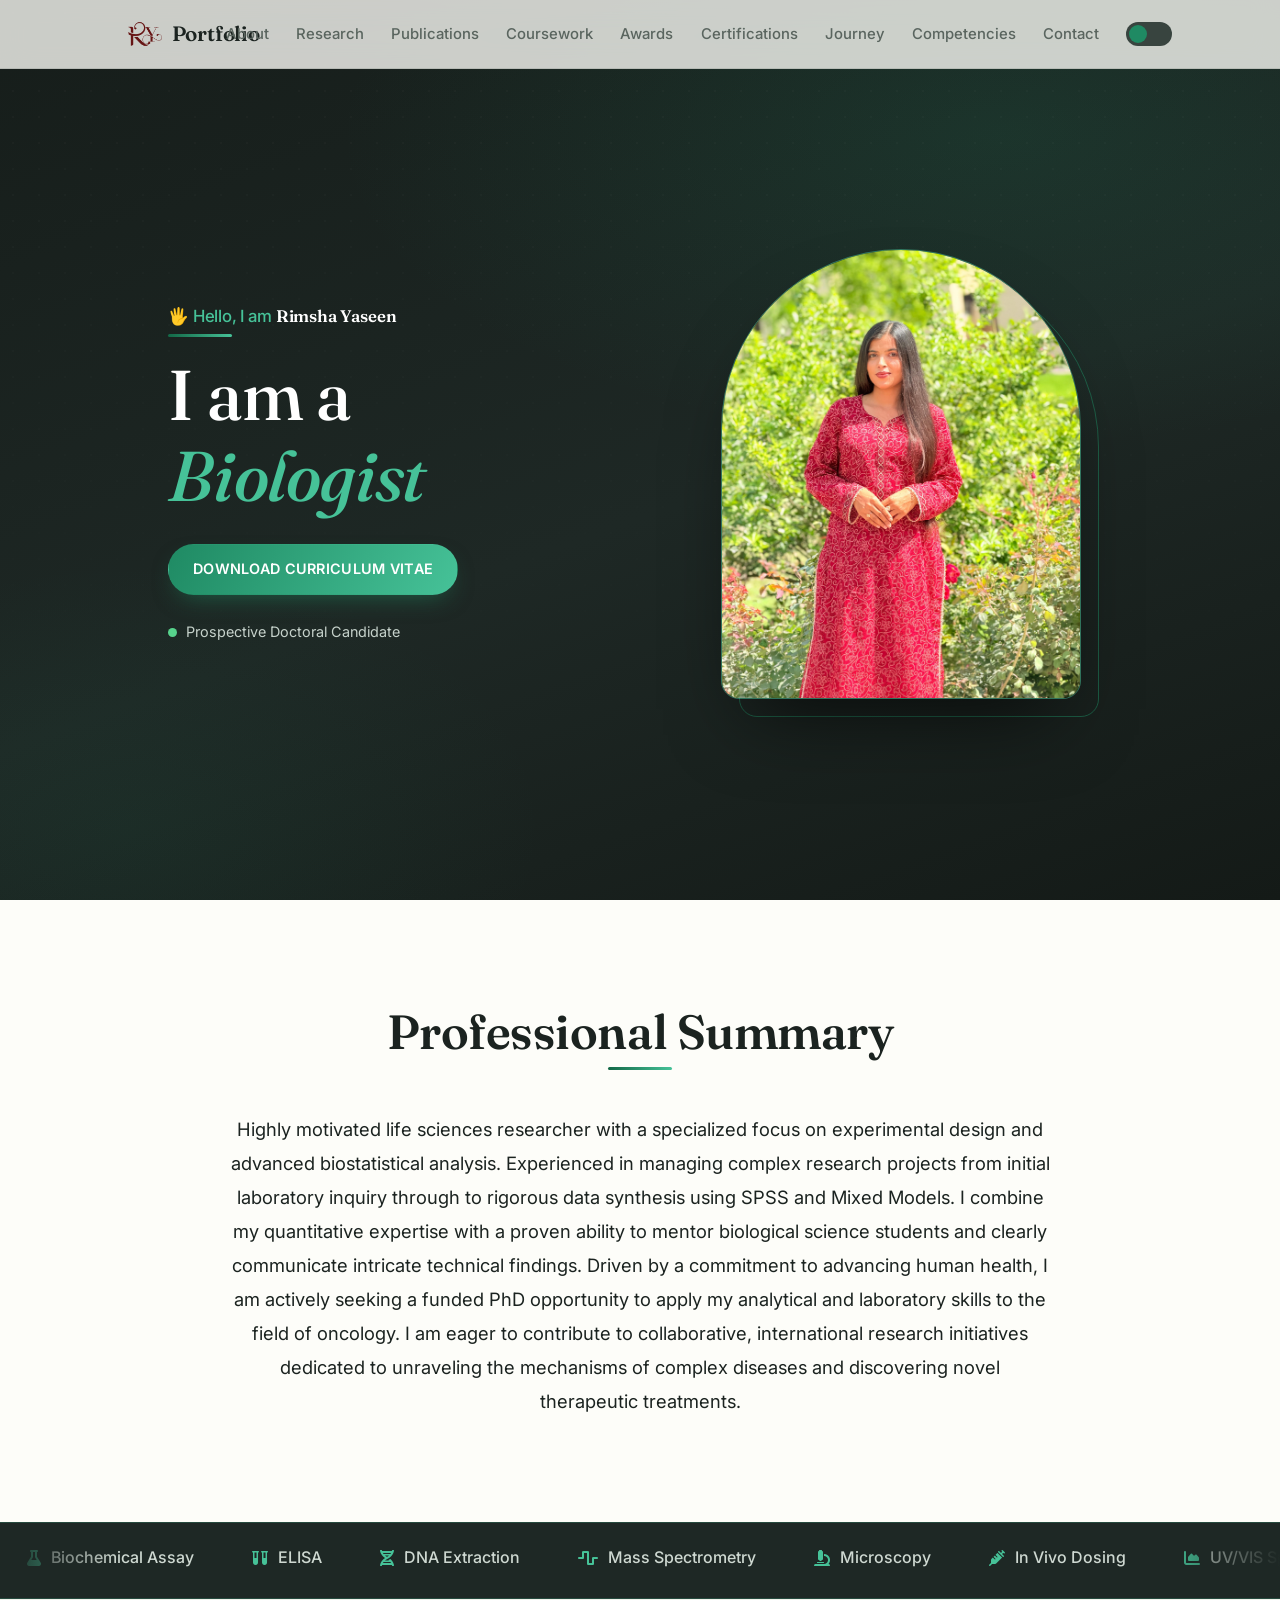
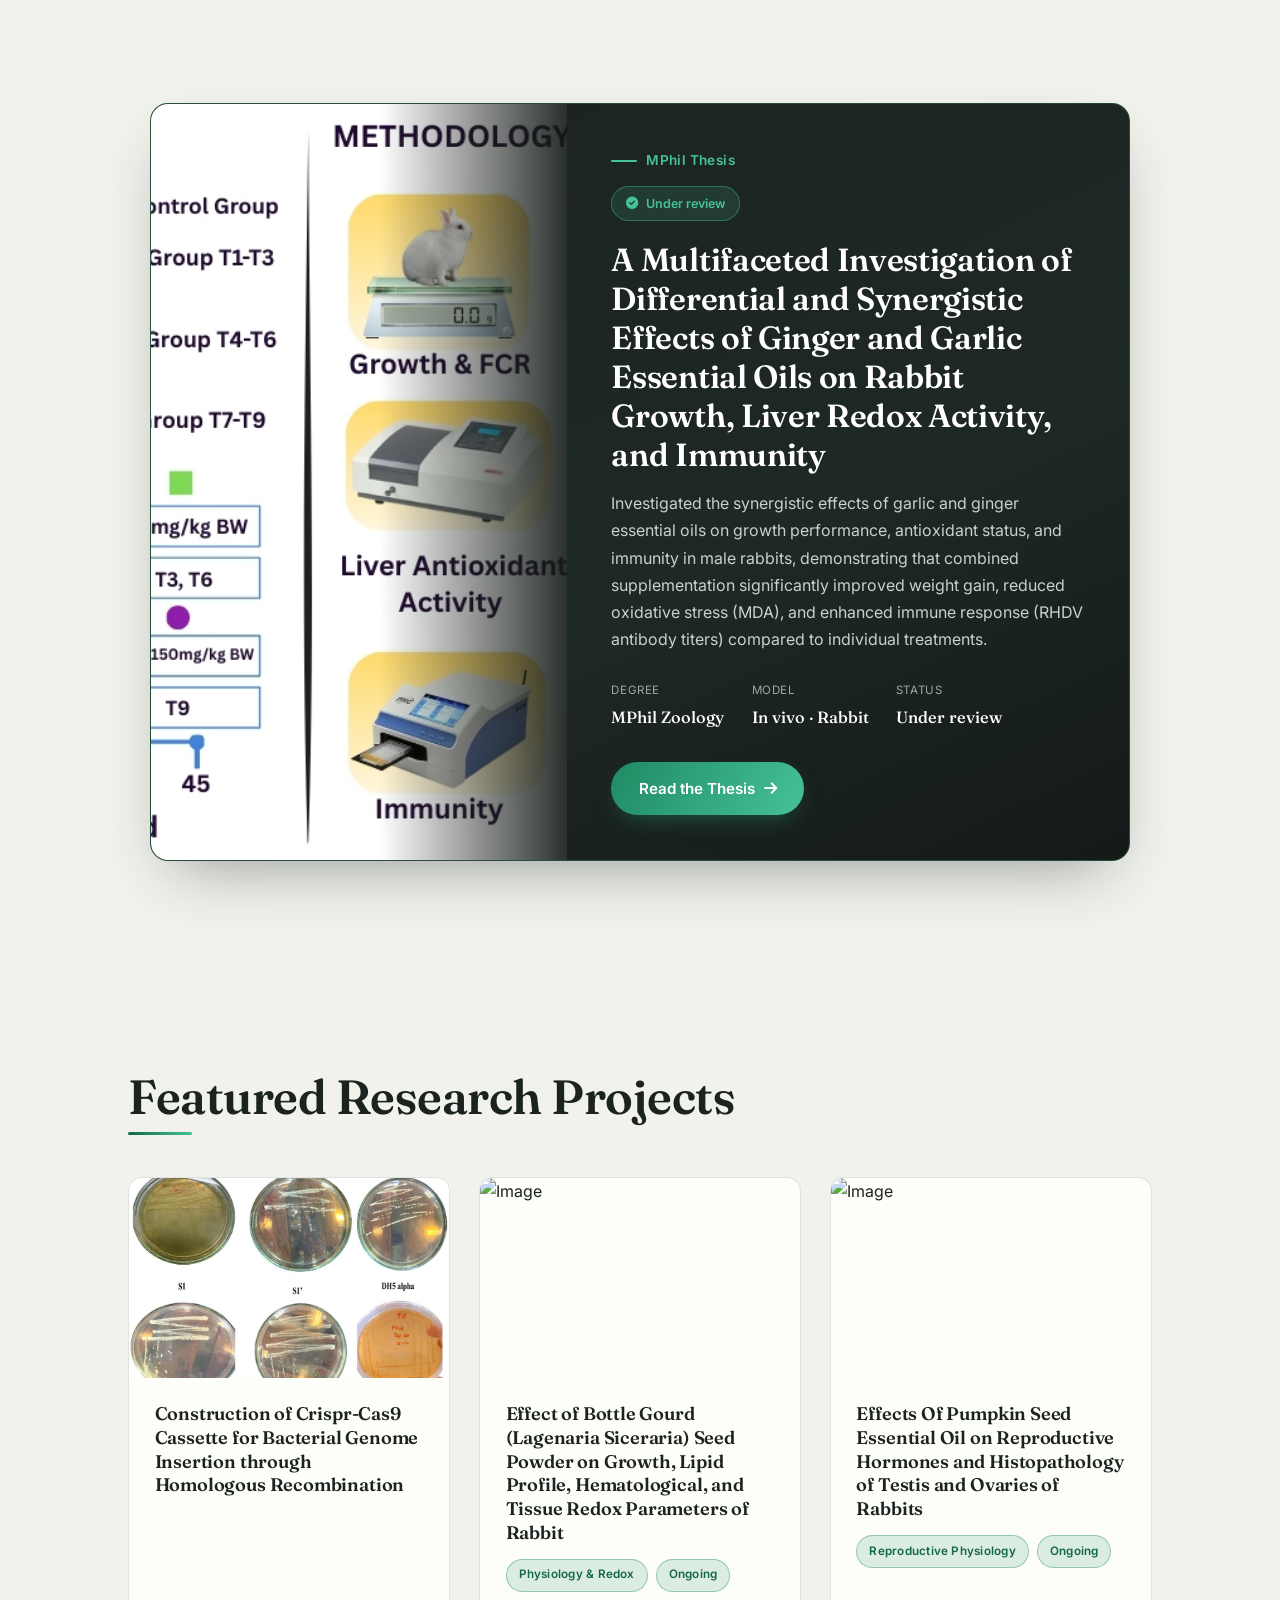
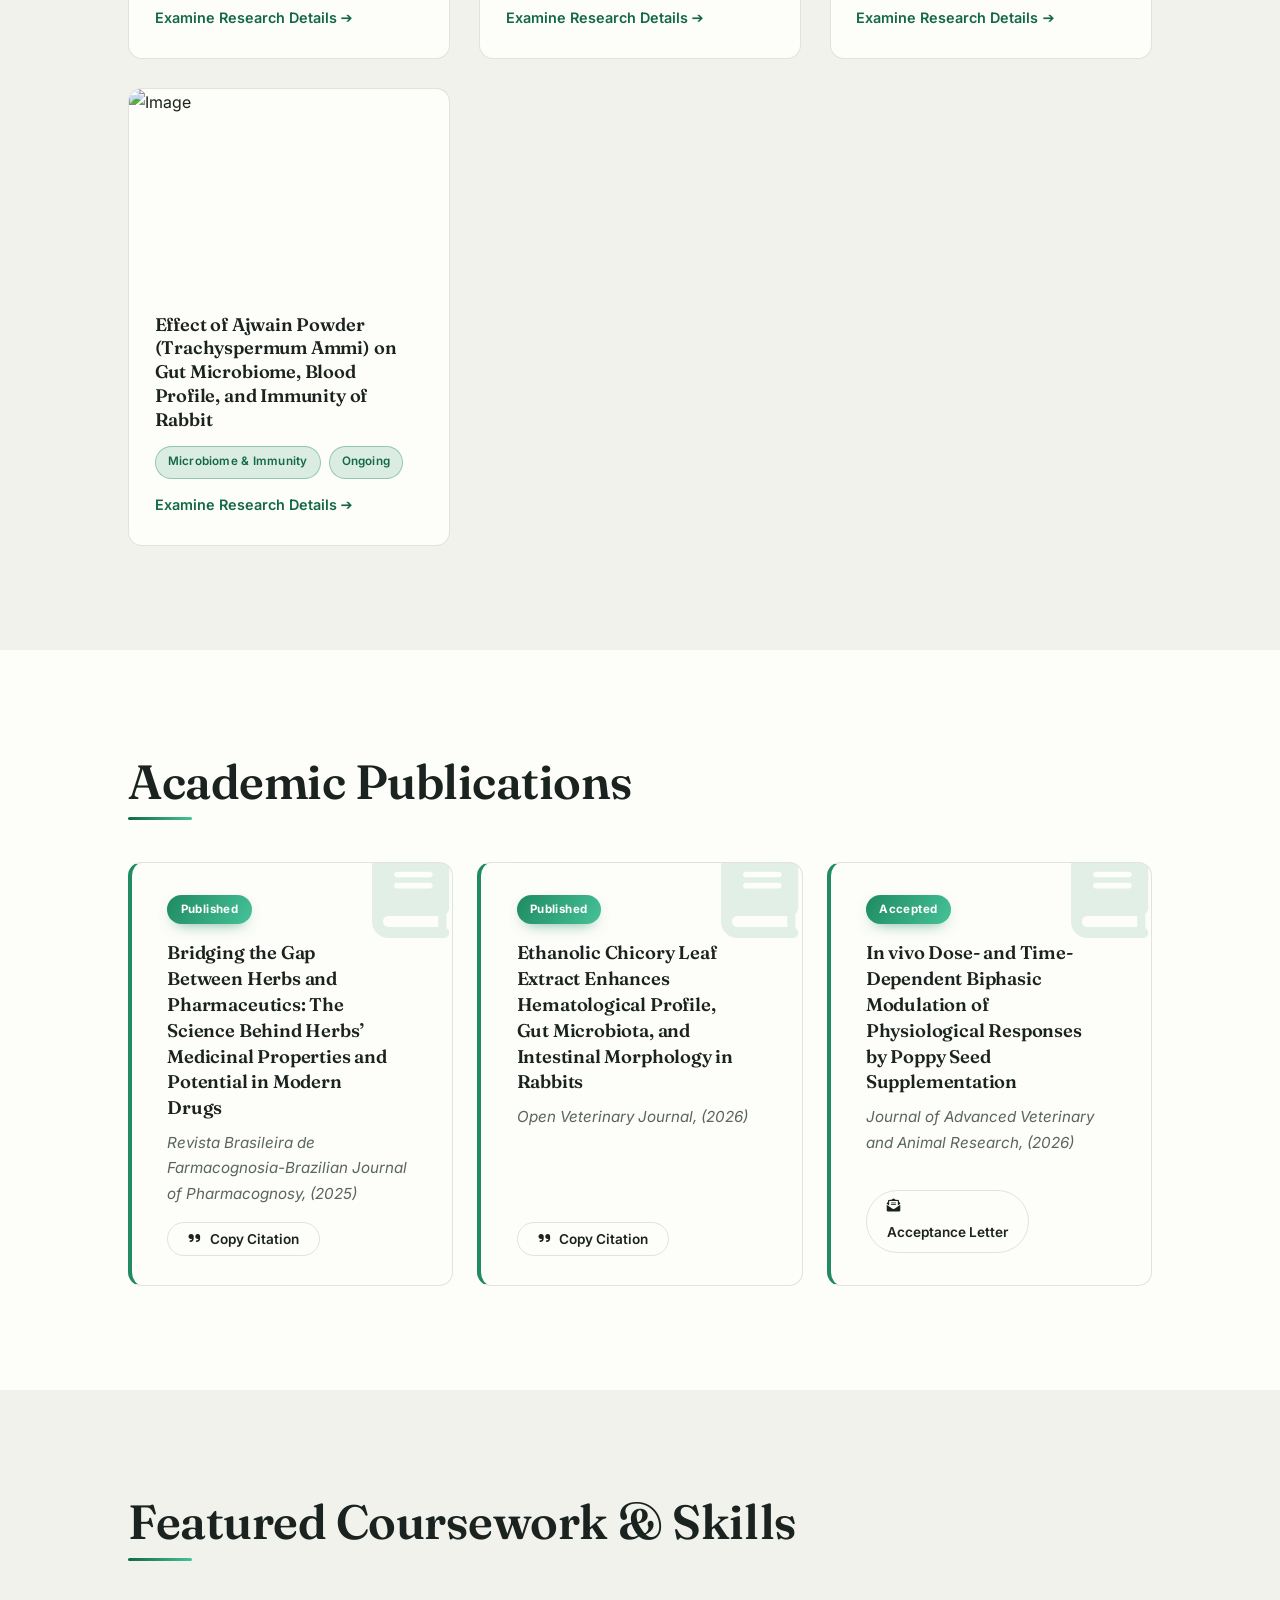
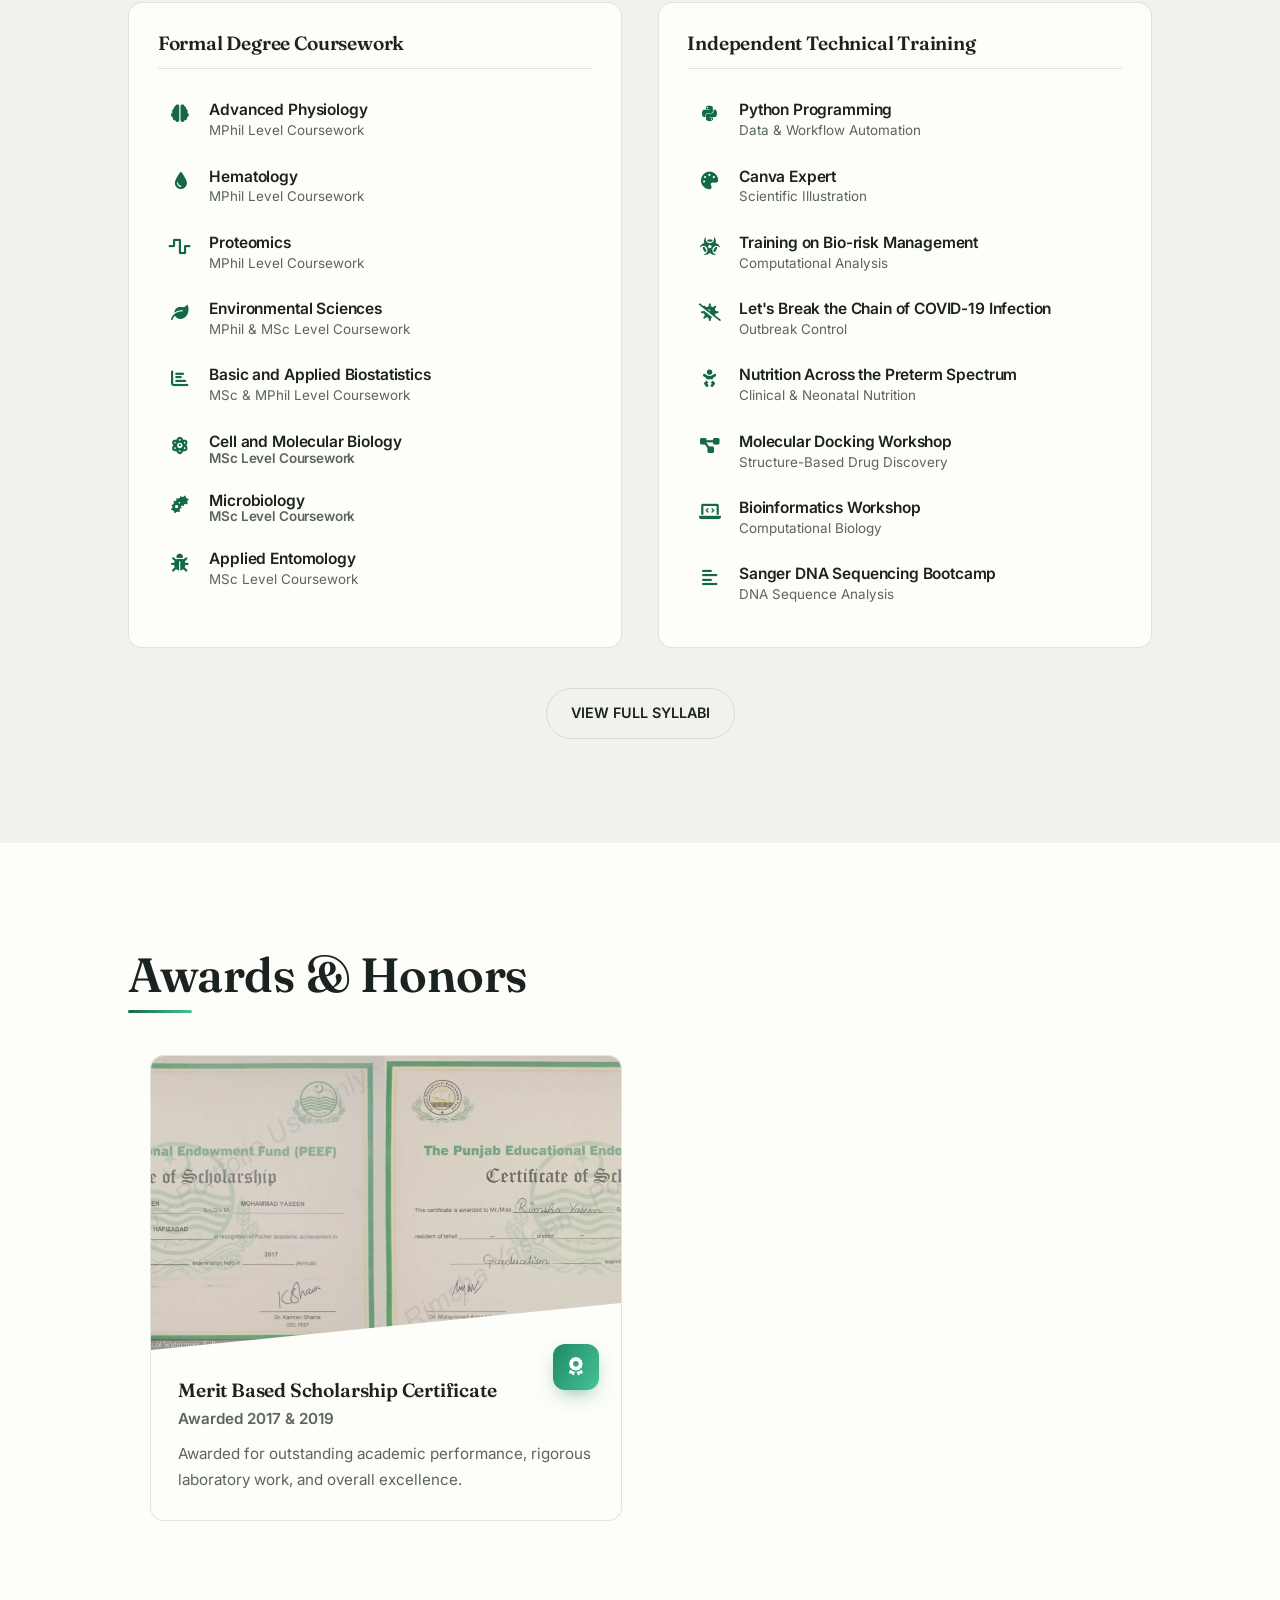
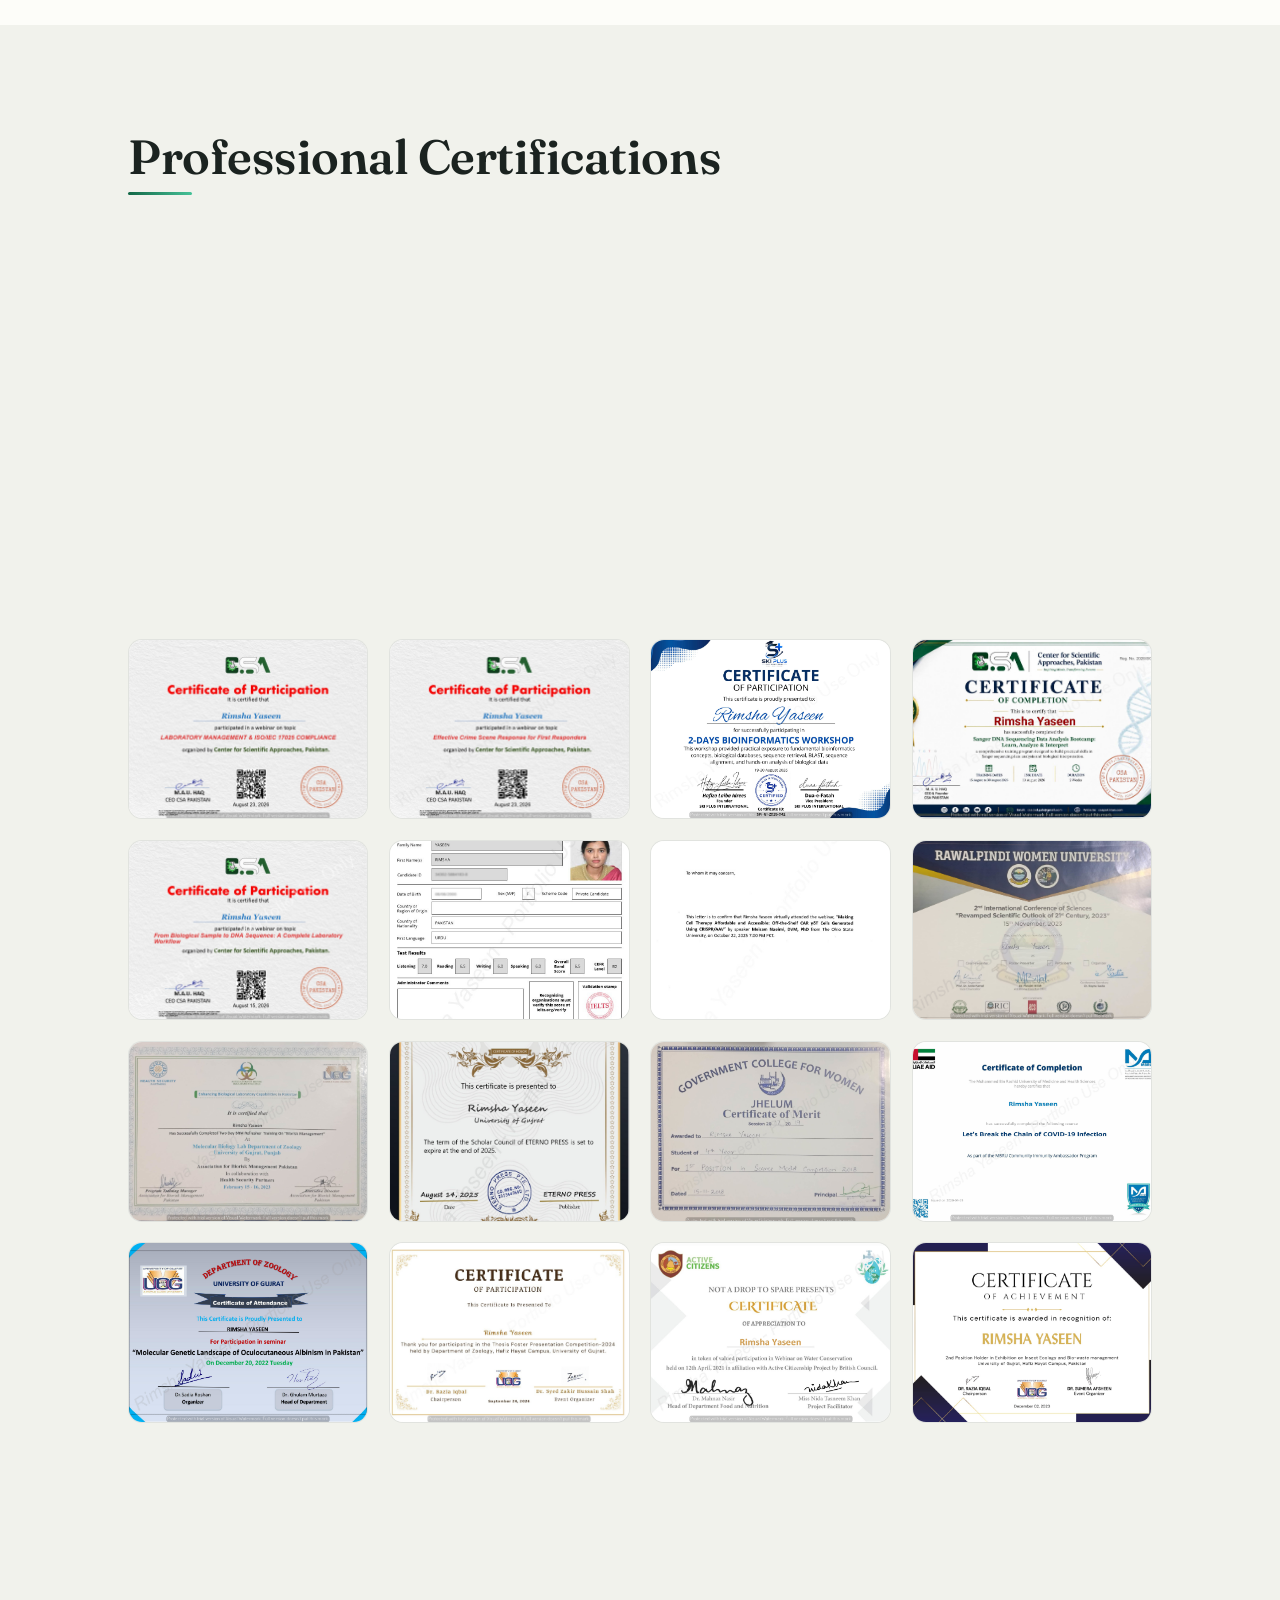
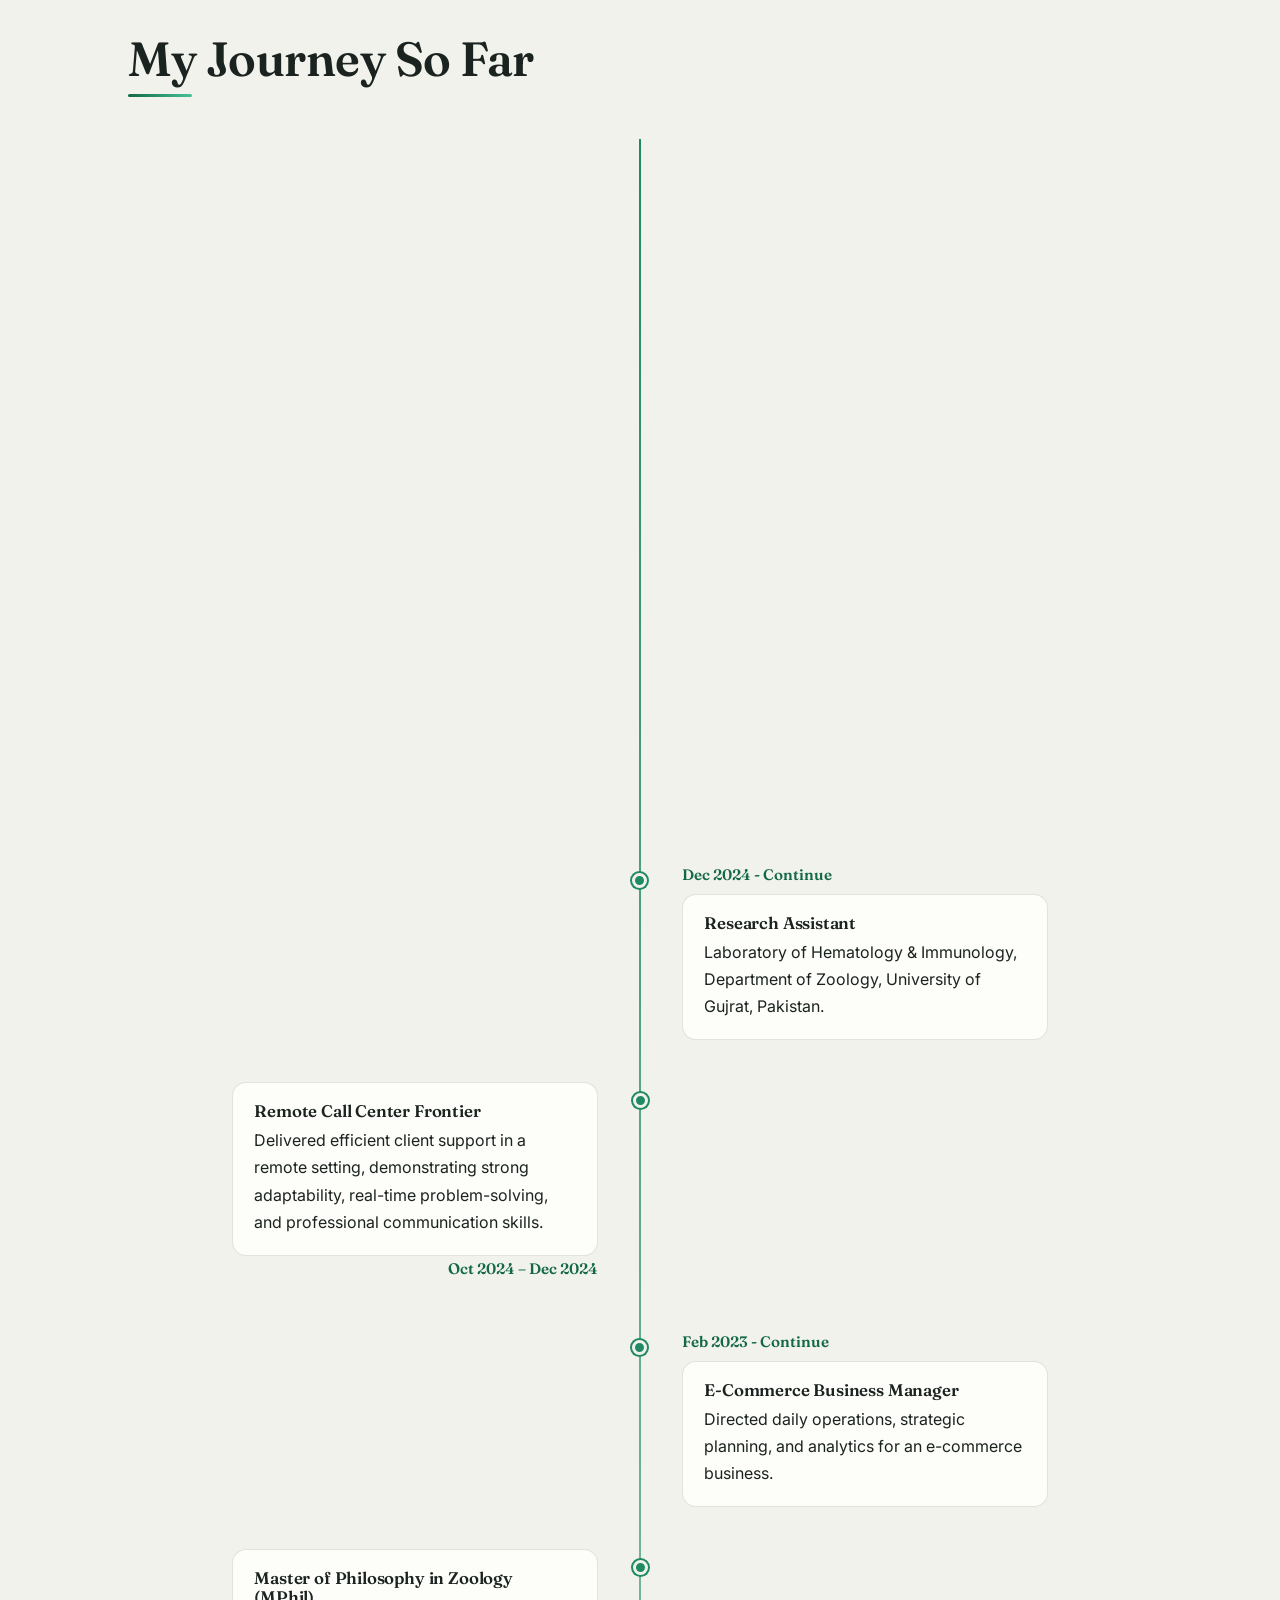
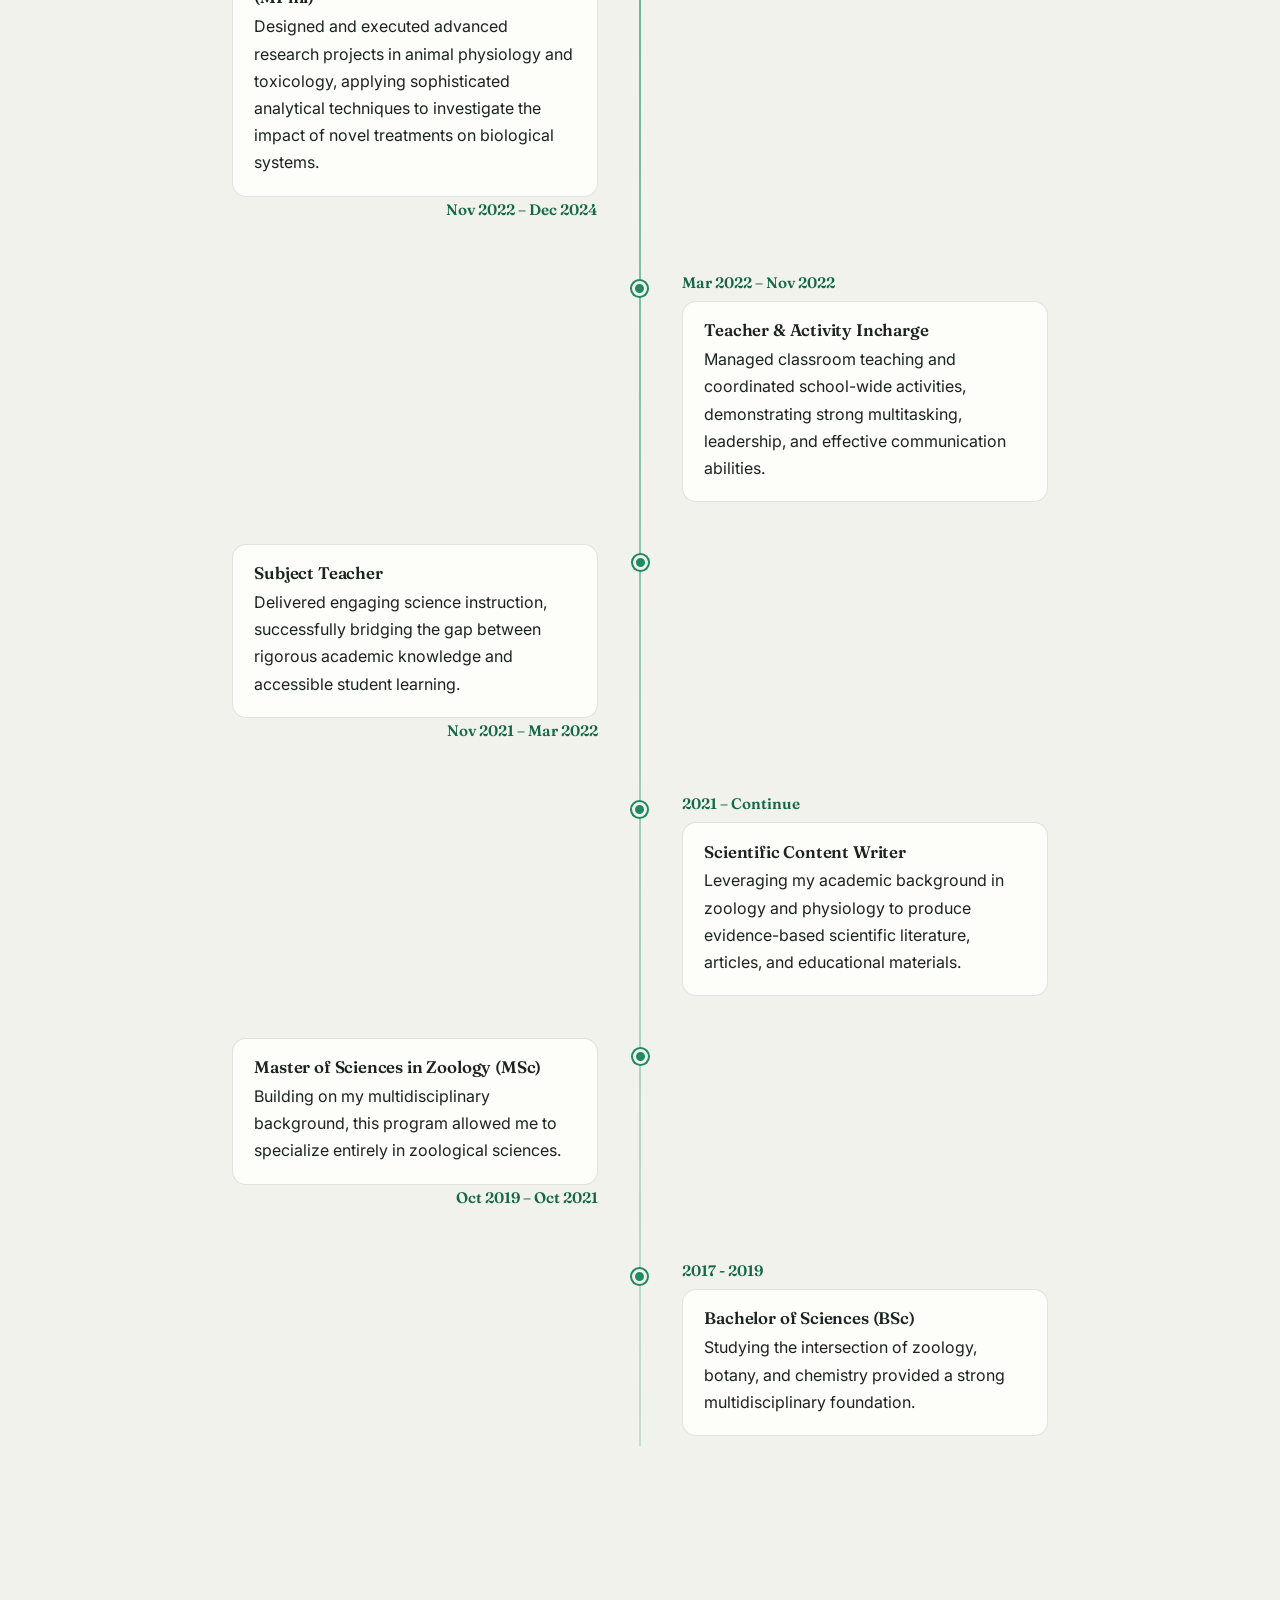
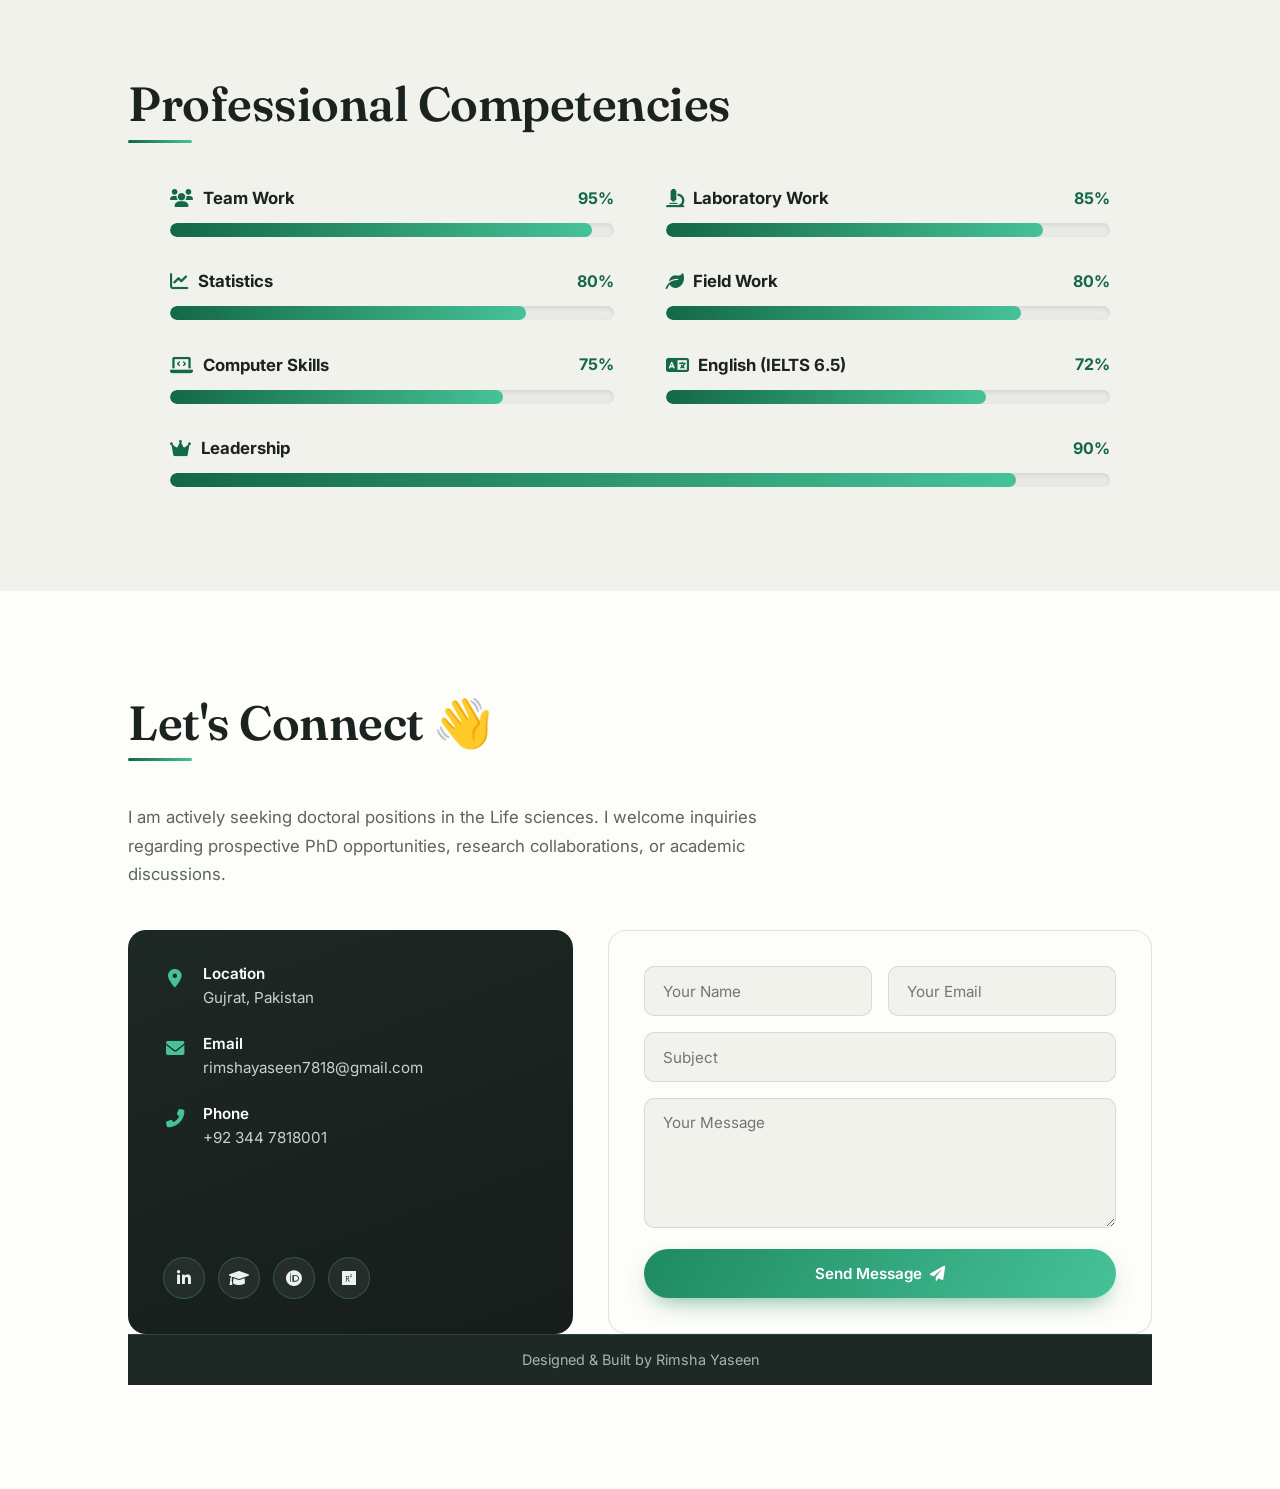
==== commit 098b25ec: "Update index.html" ====
--- a/index.html
+++ b/index.html
@@ -348,19 +348,19 @@
         <section id="certifications">
             <h2>Professional Certifications</h2>
             <div class="cert-modern-grid">
-                <div class="cert-card fade-up"><img src="AI webinar.png" alt="Certificate 1" class="cert-img"><div class="cert-overlay"><div class="cert-text"><h4>AI assisted data analysis and freelancing opportunities for students</h4><p>2026</p></div></div></div>
-                <div class="cert-card fade-up"><img src="Workshop certificate turkey_page-0001.jpg" alt="Certificate 2" class="cert-img"><div class="cert-overlay"><div class="cert-text"><h4>Nutrition Across the Preterm Spectrum: Prevention, Care, and Feeding Management</h4><p>2026</p></div></div></div>
-                <div class="cert-card fade-up"><img src="lmie webinar_page-0001.jpg" alt="Certificate 3" class="cert-img"><div class="cert-overlay"><div class="cert-text"><h4>Research Simplified: A Step-by-Step Guide from Data Collection to Journal Acceptance</h4><p>2026</p></div></div></div>
-                <div class="cert-card fade-up"><img src="webinar on modality_page-0001.jpg" alt="Certificate 4" class="cert-img"><div class="cert-overlay"><div class="cert-text"><h4>Hold and Kill: An Integrated Assay Strategy for RIPTAC, an Emerging Induced-Proximity Modality</h4><p>2026</p></div></div></div>
-                <div class="cert-card fade-up"><img src="Molecular Docking workshop_page-0001.jpg" alt="Certificate 5" class="cert-img"><div class="cert-overlay"><div class="cert-text"><h4>2-Days Molecular Docking Workshop</h4><p>2026</p></div></div></div>
-                <div class="cert-card fade-up"><img src="AMR Webinar.jpeg" alt="Certificate 6" class="cert-img"><div class="cert-overlay"><div class="cert-text"><h4>Webinar on Antimicrobial Resistance (AMR)</h4><p>2026</p></div></div></div>
-                <div class="cert-card fade-up"><img src="meta analysis webinar.jpeg" alt="Certificate 7" class="cert-img"><div class="cert-overlay"><div class="cert-text"><h4>Webinar on Meta Analysis in Research: A Practical Guide</h4><p>2026</p></div></div></div>
-                <div class="cert-card fade-up"><img src="Webinar HIV.jpeg" alt="Certificate 8" class="cert-img"><div class="cert-overlay"><div class="cert-text"><h4>HIV Awareness: Prevention, Early Detection, and Ending Stigma</h4><p>2026</p></div></div></div>
-                <div class="cert-card fade-up"><img src="laboratory webinar.png" alt="Certificate 9" class="cert-img"><div class="cert-overlay"><div class="cert-text"><h4>Laboratory Management & ISO/IEC 17025 Compliance</h4><p>2026</p></div></div></div>
-                <div class="cert-card fade-up"><img src="Forensic webinar.png" alt="Certificate 10" class="cert-img"><div class="cert-overlay"><div class="cert-text"><h4>Effective Crime Scene Response for First Responders</h4><p>2026</p></div></div></div>
-                <div class="cert-card fade-up"><img src="Bioinformatics workshop_page-0001.jpg" alt="Certificate 11" class="cert-img"><div class="cert-overlay"><div class="cert-text"><h4>2-Days Bioinformatics Workshop</h4><p>2026</p></div></div></div>
-                <div class="cert-card fade-up"><img src="Certificate Ayesha Saddiqa Bootcamp_page-0001.jpg" alt="Certificate 12" class="cert-img"><div class="cert-overlay"><div class="cert-text"><h4>Sanger DNA Sequencing Data Analysis Bootcamp: Learn, Analyze & Interpret</h4><p>2026</p></div></div></div>
-                <div class="cert-card fade-up"><img src="Sanger webinar.png" alt="Certificate 13" class="cert-img"><div class="cert-overlay"><div class="cert-text"><h4>From Biological Sample to DNA Sequence: A Complete Laboratory Workflow</h4><p>2026</p></div></div></div><div
+                <div class="cert-card fade-up"><img src="13.png" alt="Certificate 1" class="cert-img"><div class="cert-overlay"><div class="cert-text"><h4>AI assisted data analysis and freelancing opportunities for students</h4><p>2026</p></div></div></div>
+                <div class="cert-card fade-up"><img src="9.jpg" alt="Certificate 2" class="cert-img"><div class="cert-overlay"><div class="cert-text"><h4>Nutrition Across the Preterm Spectrum: Prevention, Care, and Feeding Management</h4><p>2026</p></div></div></div>
+                <div class="cert-card fade-up"><img src="1.jpg" alt="Certificate 3" class="cert-img"><div class="cert-overlay"><div class="cert-text"><h4>Research Simplified: A Step-by-Step Guide from Data Collection to Journal Acceptance</h4><p>2026</p></div></div></div>
+                <div class="cert-card fade-up"><img src="5.jpg" alt="Certificate 4" class="cert-img"><div class="cert-overlay"><div class="cert-text"><h4>Hold and Kill: An Integrated Assay Strategy for RIPTAC, an Emerging Induced-Proximity Modality</h4><p>2026</p></div></div></div>
+                <div class="cert-card fade-up"><img src="2.jpg" alt="Certificate 5" class="cert-img"><div class="cert-overlay"><div class="cert-text"><h4>2-Days Molecular Docking Workshop</h4><p>2026</p></div></div></div>
+                <div class="cert-card fade-up"><img src="3.jpeg" alt="Certificate 6" class="cert-img"><div class="cert-overlay"><div class="cert-text"><h4>Webinar on Antimicrobial Resistance (AMR)</h4><p>2026</p></div></div></div>
+                <div class="cert-card fade-up"><img src="11.jpg" alt="Certificate 7" class="cert-img"><div class="cert-overlay"><div class="cert-text"><h4>Webinar on Meta Analysis in Research: A Practical Guide</h4><p>2026</p></div></div></div>
+                <div class="cert-card fade-up"><img src="8.jpeg" alt="Certificate 8" class="cert-img"><div class="cert-overlay"><div class="cert-text"><h4>HIV Awareness: Prevention, Early Detection, and Ending Stigma</h4><p>2026</p></div></div></div>
+                <div class="cert-card fade-up"><img src="7.png" alt="Certificate 9" class="cert-img"><div class="cert-overlay"><div class="cert-text"><h4>Laboratory Management & ISO/IEC 17025 Compliance</h4><p>2026</p></div></div></div>
+                <div class="cert-card fade-up"><img src="6.png" alt="Certificate 10" class="cert-img"><div class="cert-overlay"><div class="cert-text"><h4>Effective Crime Scene Response for First Responders</h4><p>2026</p></div></div></div>
+                <div class="cert-card fade-up"><img src="4.jpg" alt="Certificate 11" class="cert-img"><div class="cert-overlay"><div class="cert-text"><h4>2-Days Bioinformatics Workshop</h4><p>2026</p></div></div></div>
+                <div class="cert-card fade-up"><img src="12.jpg" alt="Certificate 12" class="cert-img"><div class="cert-overlay"><div class="cert-text"><h4>Sanger DNA Sequencing Data Analysis Bootcamp: Learn, Analyze & Interpret</h4><p>2026</p></div></div></div>
+                <div class="cert-card fade-up"><img src="10.png" alt="Certificate 13" class="cert-img"><div class="cert-overlay"><div class="cert-text"><h4>From Biological Sample to DNA Sequence: A Complete Laboratory Workflow</h4><p>2026</p></div></div></div><div
                 <div class="cert-card fade-up"><img src="Blurred IELTS.jpg" alt="Certificate 1" class="cert-img"><div class="cert-overlay"><div class="cert-text"><h4>IELTS English Proficiency</h4><p>Overall Band Score: 6.5</p></div></div></div>
                 <div class="cert-card fade-up"><img src="0 (1).jpg" alt="Certificate 2" class="cert-img"><div class="cert-overlay"><div class="cert-text"><h4>MCE Webinar on Making Cell Therapy Affordable and Accessible: Off-the-Shelf CAR γδT Cells Generated Using CRISPR/AAV</h4><p>2025</p></div></div></div>
                 <div class="cert-card fade-up"><img src="2nd ICS_1.jpg" alt="Certificate 3" class="cert-img"><div class="cert-overlay"><div class="cert-text"><h4>Participant at 2nd International conference of Sciences</h4><p>2023</p></div></div></div>
--- a/style.css
+++ b/style.css
@@ -1,588 +1,504 @@
-/* =========================================
-   1. GLOBAL VARIABLES & RESET
-   ========================================= */
+/* ============================================================
+   Rimsha Yaseen — Portfolio  ·  Emerald + Graphite (Professional)
+   Full drop-in replacement for style.css
+   Styles the existing HTML — no markup changes needed.
+   ============================================================ */
+
+@import url('https://fonts.googleapis.com/css2?family=Fraunces:ital,opsz,wght@0,9..144,400;0,9..144,500;0,9..144,600;1,9..144,400;1,9..144,500&family=Inter:wght@300;400;500;600;700;800&display=swap');
+
 :root {
-    --primary: #5E4B43;       /* Walnut — accent */
-    --primary-light: #EBE1D8; /* pale walnut tint */
-    --bg-light: #F4EEE7;      /* warm cream section background */
-    --dark: #2E1F1B;          /* Walnut Noir — headings & text */
-    --text-muted: #7C6B61;    /* muted taupe */
-    --white: #FBF8F4;         /* warm paper (cards) */
-    --glass-bg: rgba(251, 248, 244, 0.85);
-
-    --shadow-soft: 0 4px 6px -1px rgba(0, 0, 0, 0.05), 0 2px 4px -1px rgba(0, 0, 0, 0.03);
-    --shadow-hover: 0 20px 25px -5px rgba(94, 75, 67, 0.25), 0 10px 10px -5px rgba(94, 75, 67, 0.12);
-
-    --transition-snappy: all 0.2s cubic-bezier(0.4, 0, 0.2, 1);
-    --transition-smooth: all 0.4s cubic-bezier(0.25, 0.8, 0.25, 1);
-    --font-body: 'Inter', system-ui, sans-serif;
-    --font-heading: 'Merriweather', Georgia, serif;
+   --gold: #1f8a63;
+    /* accent + core (names kept so inline var(--primary) etc. keep working) */
+    --primary: #1f8a63;          /* gold accent */
+    --primary-light: #dcefe6;    /* pale gold */
+    --gold-soft: #46c298;
+    --gold-deep: #136847;
+
+    --navy: #1e2825;
+    --navy-700: #28332f;
+    --navy-500: #38443f;
+
+    --bg-light: #f1f2ec;         /* cream section background */
+    --white: #fdfdf9;            /* paper / card background */
+    --dark: #1b2320;             /* primary text + headings (inverts in dark mode) */
+    --text-muted: #5a655f;
+    --glass-bg: rgba(244, 245, 239, 0.82);
+    --border: rgba(30, 40, 37, 0.12);
+
+    --shadow-soft: 0 12px 34px -18px rgba(30, 40, 37, 0.30);
+    --shadow-hover: 0 26px 60px -24px rgba(30, 40, 37, 0.45);
+
+    --transition-snappy: all 0.22s cubic-bezier(0.22, 1, 0.36, 1);
+    --transition-smooth: all 0.45s cubic-bezier(0.22, 1, 0.36, 1);
+
+    --font-body: 'Inter', system-ui, -apple-system, sans-serif;
+    --font-heading: 'Fraunces', Georgia, serif;
+
+    --radius: 14px;
+    --radius-lg: 18px;
 }
 
 body.dark-mode {
-    --primary: #8A7361; --bg-light: #1B120E; --white: #2E1F1B; --dark: #EFE7DF;
-    --text-muted: #B3A79E; --primary-light: #3A2A23;
-    --glass-bg: rgba(46, 31, 27, 0.85); --shadow-soft: 0 10px 30px rgba(0, 0, 0, 0.4);
-}
-
+    --bg-light: #0f1512;
+    --white: #17201c;
+    --dark: #eef3f0;
+    --text-muted: #9fb2a9;
+    --glass-bg: rgba(16, 22, 19, 0.82);
+    --border: rgba(70, 194, 152, 0.18);
+    --shadow-soft: 0 16px 40px -20px rgba(0, 0, 0, 0.65);
+    --shadow-hover: 0 30px 70px -26px rgba(0, 0, 0, 0.8);
+}
+
+/* ---------- base ---------- */
 * { margin: 0; padding: 0; box-sizing: border-box; }
-html { scroll-behavior: smooth; font-size: 16px; }
-
-body { 
-    background-color: var(--white); color: var(--dark); line-height: 1.6; 
-    overflow-x: hidden; font-family: var(--font-body); 
-    transition: background-color 0.4s ease, color 0.4s ease;
-}
-
-section { padding: 5rem 10%; }
+html { scroll-behavior: smooth; font-size: 16px; -webkit-text-size-adjust: 100%; }
+body {
+    font-family: var(--font-body);
+    background-color: var(--white);
+    color: var(--dark);
+    line-height: 1.7;
+    overflow-x: hidden;
+    transition: background-color var(--transition-smooth), color var(--transition-smooth);
+    -webkit-font-smoothing: antialiased;
+}
+section { padding: 6.5rem 10%; position: relative; }
+img { max-width: 100%; display: block; }
+a { text-decoration: none; color: inherit; }
+ul { list-style: none; }
+::selection { background: var(--primary); color: #fff; }
+:focus-visible { outline: 2px solid var(--primary); outline-offset: 3px; border-radius: 4px; }
 
 h1, h2, h3, h4, h5, h6, .logo, .bold-name, .static-text {
-    font-family: var(--font-heading); letter-spacing: -0.025em; color: var(--dark);
-}
-
-h2 { text-align: center; font-size: 2.25rem; margin-bottom: 2.5rem; font-weight: 800; position: relative; padding-bottom: 0.7rem; }
-h2::after { content: ""; position: absolute; left: 50%; transform: translateX(-50%); bottom: 0; width: 64px; height: 3px; border-radius: 3px; background: linear-gradient(90deg, #4A3730, #8A7361); }
-.hello-name::after { display: none; }
-a { text-decoration: none; color: inherit; }
-
+    font-family: var(--font-heading);
+    color: var(--dark);
+    font-weight: 600;
+    line-height: 1.15;
+    letter-spacing: -0.01em;
+}
+h2 {
+    font-size: clamp(2rem, 4vw, 3rem);
+    margin-bottom: 2.6rem;
+    position: relative;
+    display: inline-block;
+    padding-bottom: 0.7rem;
+}
+h2::after {
+    content: ""; position: absolute; left: 0; bottom: 0;
+    width: 64px; height: 3px; border-radius: 3px;
+    background: linear-gradient(90deg, var(--gold-deep), var(--gold-soft));
+}
+
+/* section background alternation */
 #about, #publications, #awards, #contact { background-color: var(--white); }
 #projects, #courses, #certifications, #journey, #skills { background-color: var(--bg-light); }
 
-/* --- Scroll Progress Bar --- */
+/* ---------- scroll progress ---------- */
 .scroll-progress-container { width: 100%; height: 4px; background: transparent; position: fixed; top: 0; z-index: 2000; }
-.scroll-progress-bar { height: 4px; background: linear-gradient(90deg, var(--primary), #ea580c); width: 0%; }
-
-/* --- Infinite Tech Marquee --- */
-.tech-marquee-wrapper { overflow: hidden; background: var(--dark); color: var(--white); padding: 1.5rem 0; display: flex; white-space: nowrap; position: relative; box-shadow: inset 0 0 20px rgba(0,0,0,0.5); }
-.tech-marquee { display: inline-block; animation: marqueeScroll 60s linear infinite; }
+.scroll-progress-bar { height: 4px; width: 0%; background: linear-gradient(90deg, var(--gold-deep), var(--gold-soft)); }
+
+/* ---------- tech marquee (always navy) ---------- */
+.tech-marquee-wrapper { overflow: hidden; background: var(--navy); color: #fff; padding: 1.3rem 0; display: flex; white-space: nowrap; position: relative; border-block: 1px solid rgba(70,194,152,0.22); }
+.tech-marquee-wrapper::before, .tech-marquee-wrapper::after { content: ""; position: absolute; top: 0; bottom: 0; width: 120px; z-index: 2; pointer-events: none; }
+.tech-marquee-wrapper::before { left: 0; background: linear-gradient(90deg, var(--navy), transparent); }
+.tech-marquee-wrapper::after { right: 0; background: linear-gradient(-90deg, var(--navy), transparent); }
+.tech-marquee { display: inline-block; animation: marqueeScroll 55s linear infinite; }
 .tech-marquee:hover { animation-play-state: paused; }
-.tech-marquee span { font-size: 1.1rem; font-weight: 600; margin: 0 2rem; letter-spacing: 0.05em; display: inline-flex; align-items: center; gap: 10px; color: var(--primary-light); }
-.tech-marquee span i { color: var(--primary); }
-@keyframes marqueeScroll { 0% { transform: translateX(0); } 100% { transform: translateX(-50%); } }
-
-/* =========================================
-   2. NAVIGATION
-   ========================================= */
-nav { 
-    position: fixed; top: 0; width: 100%; background: var(--glass-bg); 
-    backdrop-filter: blur(12px); -webkit-backdrop-filter: blur(12px);
-    padding: 1rem 10%; display: flex; justify-content: space-between; align-items: center; 
-    box-shadow: 0 1px 3px 0 rgba(0, 0, 0, 0.1); z-index: 1000; transition: var(--transition-smooth);
-}
-.logo { font-size: 1.5rem; font-weight: 900; color: var(--primary); }
-nav ul { list-style: none; display: flex; gap: 1.5rem; align-items: center; }
-nav ul li a { font-weight: 600; transition: var(--transition-snappy); font-size: 0.95rem; position: relative; padding-bottom: 0.25rem; }
-nav ul li a::after { content: ''; position: absolute; width: 0; height: 2px; bottom: 0; left: 50%; background-color: var(--primary); transition: var(--transition-snappy); transform: translateX(-50%); }
-nav ul li a:hover { color: var(--primary); }
+.tech-marquee span { font-size: 1rem; font-weight: 500; margin: 0 1.7rem; display: inline-flex; align-items: center; gap: 0.6rem; color: #ced8d1; }
+.tech-marquee span i { color: var(--gold-soft); }
+@keyframes marqueeScroll { to { transform: translateX(-50%); } }
+
+/* ---------- nav / header ---------- */
+header { position: fixed; top: 0; left: 0; width: 100%; z-index: 1000; background: var(--glass-bg); backdrop-filter: blur(14px) saturate(1.3); border-bottom: 1px solid var(--border); transition: var(--transition-snappy); }
+nav { display: flex; align-items: center; justify-content: space-between; padding: 1.05rem 10%; transition: var(--transition-snappy); }
+header.scrolled nav { padding-top: 0.7rem; padding-bottom: 0.7rem; }
+.logo { display: flex; align-items: center; gap: 0.6rem; font-size: 1.3rem; font-weight: 600; color: var(--dark); }
+.nav-logo-icon { width: 34px; height: 34px; border-radius: 8px; object-fit: cover; }
+nav ul { display: flex; align-items: center; gap: 1.7rem; }
+nav ul li a { font-size: 0.93rem; font-weight: 500; color: var(--text-muted); position: relative; padding: 0.2rem 0; transition: color var(--transition-snappy); }
+nav ul li a::after { content: ""; position: absolute; left: 0; bottom: -3px; height: 2px; width: 0; background: var(--primary); transition: width var(--transition-snappy); }
+nav ul li a:hover { color: var(--dark); }
 nav ul li a:hover::after { width: 100%; }
-
-.hamburger { display: none; font-size: 1.8rem; color: var(--dark); cursor: pointer; transition: var(--transition-snappy); border: none; background: transparent; }
+.hamburger { display: none; background: none; border: 0; color: var(--dark); font-size: 1.4rem; cursor: pointer; }
 .hamburger:hover { color: var(--primary); }
 
 @media (max-width: 950px) {
-    .hamburger { display: block; } 
-    nav ul { position: absolute; top: 70px; left: -100%; flex-direction: column; background: var(--white); width: 100%; text-align: center; padding: 30px 0; box-shadow: 0 10px 20px rgba(0,0,0,0.1); transition: 0.4s ease-in-out; gap: 20px; }
-    nav ul.active { left: 0; }
-    .theme-switch-wrapper { justify-content: center; margin-top: 10px; }
-}
-
-/* =========================================
-   3. ANIMATIONS & REUSABLE BUTTONS
-   ========================================= */
-.btn-outline { 
-    display: inline-flex; justify-content: center; align-items: center; padding: 0.875rem 2rem; background: transparent; color: var(--primary); 
-    border: 2px solid var(--primary); border-radius: 9999px; font-size: 0.875rem; letter-spacing: 0.05em; font-weight: 700; transition: var(--transition-snappy); cursor: pointer;
-}
-.btn-outline:hover { background: var(--primary); color: var(--white); transform: translateY(-2px); box-shadow: var(--shadow-hover); }
-
-/* Theme-Colored Centered Back Button */
-.back-btn { 
-    display: inline-flex; align-items: center; justify-content: center; gap: 10px;
-    background-color: var(--primary-light); color: var(--primary); 
-    padding: 12px 25px; border-radius: 50px; font-weight: 700; font-size: 0.95rem;
-    letter-spacing: 0.5px; transition: var(--transition-smooth); 
-    border: 1px solid rgba(104, 43, 10, 0.2);
-    margin: 0 auto 30px auto; 
-}
-.back-btn:hover { 
-    background-color: var(--primary); color: var(--white); 
-    transform: translateY(-3px) translateX(-5px); 
-    box-shadow: 0 10px 20px rgba(104, 43, 10, 0.2); 
-}
-body.dark-mode .back-btn { background-color: rgba(104, 43, 10, 0.15); }
-body.dark-mode .back-btn:hover { background-color: var(--primary); color: var(--white); }
-
-.fade-up { opacity: 0; transform: translateY(30px) scale(0.98); transition: all 0.7s cubic-bezier(0.22, 1, 0.36, 1); visibility: hidden; }
-.fade-up.show { opacity: 1; transform: translateY(0) scale(1); visibility: visible; }
-
-/* =========================================
-   4. HERO SECTION
-   ========================================= */
-#hero { position: relative; min-height: 100vh; display: flex; align-items: center; background: var(--white); padding-top: 80px; overflow: hidden; }
-.hero-bg-theme { position: absolute; top: 0; right: 0; width: 35%; height: 85%; background: var(--primary); z-index: 1; border-bottom-left-radius: 40px; }
-.hero-container { display: flex; align-items: center; width: 100%; max-width: 1200px; margin: 0 auto; padding: 0 5%; position: relative; z-index: 2; gap: 50px; }
-.hero-text-area { flex: 1; position: relative; z-index: 4; padding-right: 30px; }
-.hero-image-area { flex: 1.2; position: relative; z-index: 3; margin-left: 0; }
-.hello-name { font-size: 1.5rem; color: var(--text-muted); margin-bottom: 15px; font-weight: 500; }
-.bold-name { font-weight: 900; color: var(--dark); font-size: 1.8rem; }
-.wave { display: inline-block; animation: wave-animation 2.5s infinite; transform-origin: 70% 70%; }
-@keyframes wave-animation { 0%, 60%, 100% { transform: rotate(0.0deg) } 10%, 30% { transform: rotate(14.0deg) } 20%, 40% { transform: rotate(-8.0deg) } 50% { transform: rotate(10.0deg) } }
-
-.static-text { font-size: 4.5rem; font-weight: 900; color: var(--dark); line-height: 1.1; margin-bottom: 40px; letter-spacing: -1.5px; }
-.text-slider { position: relative; height: 1.2em; display: block; }
-.dynamic-text { position: absolute; top: 0; left: 0; color: var(--primary); }
-
-.phd-status { display: inline-flex; align-items: center; gap: 12px; margin-top: 40px; padding: 10px 22px; background: var(--white); border: 1px solid rgba(0,0,0,0.05); border-radius: 50px; font-size: 0.95rem; color: var(--text-muted); font-weight: 600; box-shadow: var(--shadow-soft); width: fit-content; }
-.green-dot { width: 12px; height: 12px; background-color: var(--primary); border-radius: 50%; display: inline-block; animation: pulse-green 2s infinite; }
-@keyframes pulse-green { 0%, 100% { box-shadow: 0 0 0 0 rgba(104, 43, 10, 0.7); } 70% { box-shadow: 0 0 0 10px rgba(104, 43, 10, 0); } }
-
-.hero-image-area { flex: 1.4; position: relative; z-index: 3; margin-left: -8%; }
-.image-slider { position: relative; width: 100%; max-width: 1200px; height: 80vh; min-height: 600px; border-radius: 16px; overflow: hidden; filter: drop-shadow(0 0 30px rgba(104, 43, 10, 0.3)); box-shadow: 0 25px 50px rgba(0,0,0,0.15); }
-.slide-img { width: 100%; height: 100%; object-fit: cover; position: absolute; top: 0; left: 0; }
-.slide1-el, .slide2-el { opacity: 0; transition: opacity 1s ease-in-out; }
+    .hamburger { display: block; z-index: 1002; }
+    nav ul {
+        position: fixed; top: 0; right: -100%; height: 100vh; width: min(80%, 330px);
+        background: var(--white); border-left: 1px solid var(--border);
+        flex-direction: column; align-items: flex-start; justify-content: center;
+        gap: 1.5rem; padding: 2rem 2.4rem; transition: right var(--transition-smooth); z-index: 1001;
+        box-shadow: -20px 0 60px -30px rgba(0,0,0,0.5);
+    }
+    nav ul.active { right: 0; }
+    .theme-switch-wrapper { margin-top: 0.5rem; }
+}
+
+/* ---------- buttons ---------- */
+.btn-outline {
+    display: inline-flex; align-items: center; gap: 0.55rem;
+    background: transparent; color: var(--dark);
+    border: 1.5px solid var(--border); border-radius: 999px;
+    padding: 0.75rem 1.5rem; font-family: var(--font-body); font-weight: 600; font-size: 0.9rem;
+    cursor: pointer; transition: var(--transition-snappy);
+}
+.btn-outline:hover { border-color: var(--primary); color: var(--gold-deep); transform: translateY(-2px); }
+body.dark-mode .btn-outline:hover { color: var(--gold-soft); }
+
+.back-btn { display: inline-flex; align-items: center; gap: 0.5rem; color: var(--gold-deep); font-weight: 600; font-size: 0.95rem; transition: var(--transition-snappy); }
+.back-btn:hover { gap: 0.85rem; }
+body.dark-mode .back-btn { color: var(--gold-soft); }
+body.dark-mode .back-btn:hover { color: var(--gold-soft); }
+
+/* ---------- reveal ---------- */
+.fade-up { opacity: 0; transform: translateY(28px); transition: opacity 0.7s cubic-bezier(0.22,1,0.36,1), transform 0.7s cubic-bezier(0.22,1,0.36,1); }
+.fade-up.show { opacity: 1; transform: translateY(0); }
+
+/* ---------- hero (always navy) ---------- */
+#hero {
+    padding: 0; min-height: 100vh; display: flex; align-items: center; position: relative; overflow: hidden;
+    background:
+        radial-gradient(1100px 520px at 78% 15%, rgba(31,138,99,0.16), transparent 60%),
+        radial-gradient(760px 480px at 10% 92%, rgba(31,138,99,0.08), transparent 55%),
+        linear-gradient(160deg, #161d1a 0%, var(--navy) 55%, #141a17 100%);
+    color: #eef3f0;
+}
+.hero-bg-theme { position: absolute; inset: 0; background-image: radial-gradient(rgba(255,255,255,0.05) 1px, transparent 1px); background-size: 26px 26px; opacity: 0.5; mask-image: linear-gradient(to bottom, #000, transparent 85%); pointer-events: none; }
+.hero-container { width: 100%; max-width: 1200px; margin: 0 auto; padding: 8rem 10% 5rem; display: grid; grid-template-columns: 1.05fr 0.95fr; gap: 3.5rem; align-items: center; position: relative; z-index: 2; }
+.hero-text-area { min-width: 0; }
+.hello-name { font-family: var(--font-body); font-weight: 500; font-size: 1.05rem; color: var(--gold-soft); margin-bottom: 1.1rem; }
+.bold-name { color: #fff; }
+.wave { display: inline-block; animation: wave-animation 2.4s ease-in-out infinite; transform-origin: 70% 70%; }
+@keyframes wave-animation { 0%,60%,100%{transform:rotate(0)} 10%{transform:rotate(14deg)} 20%{transform:rotate(-8deg)} 30%{transform:rotate(14deg)} 40%{transform:rotate(-4deg)} }
+.static-text { color: #fff; font-size: clamp(2.6rem, 6vw, 4.4rem); font-weight: 500; display: block; }
+.text-slider { position: relative; display: inline-block; height: 1.15em; vertical-align: bottom; }
+.dynamic-text { position: absolute; left: 0; top: 0; white-space: nowrap; color: var(--gold-soft); font-style: italic; opacity: 0; transform: translateY(16px); transition: opacity 0.6s, transform 0.6s; }
+.dynamic-text.active { opacity: 1; transform: translateY(0); }
+.phd-status { display: inline-flex; align-items: center; gap: 0.55rem; margin-top: 1.6rem; font-size: 0.9rem; color: #c6d2cb; }
+.green-dot { width: 9px; height: 9px; border-radius: 50%; background: #57d38c; box-shadow: 0 0 0 0 rgba(87,211,140,0.6); animation: pulse-green 2s infinite; }
+@keyframes pulse-green { 70%{box-shadow:0 0 0 8px rgba(87,211,140,0)} 100%{box-shadow:0 0 0 0 rgba(87,211,140,0)} }
+
+.hero-image-area { position: relative; justify-self: center; }
+.hero-image-area::before { content: ""; position: absolute; inset: 18px -18px -18px 18px; border: 1.5px solid var(--primary); border-radius: 200px 200px 20px 20px; z-index: 0; opacity: 0.55; }
+body.dark-mode .hero-image-area::before { opacity: 0.7; }
+.image-slider { position: relative; width: min(360px, 74vw); aspect-ratio: 4/5; border-radius: 200px 200px 20px 20px; overflow: hidden; border: 1px solid rgba(70,194,152,0.5); box-shadow: 0 40px 80px -30px rgba(0,0,0,0.7); z-index: 1; }
+.slide-img { position: absolute; inset: 0; width: 100%; height: 100%; object-fit: cover; opacity: 0; transition: opacity 1s ease; }
+.slide1-el, .slide2-el { }
 .slide1-el.active, .slide2-el.active { opacity: 1; }
-body.dark-mode .hero-image-area::before { content: ''; position: absolute; top: 0; left: 0; width: 100%; height: 100%; opacity: 0.3; filter: blur(100px); background: radial-gradient(circle, var(--primary) 0%, rgba(104, 43, 10, 0) 80%); z-index: -1; }
-
-@media (max-width: 900px) { .hero-container { flex-direction: column; text-align: center; } .hero-bg-theme { width: 100%; height: 40%; border-bottom-left-radius: 0; } .hero-image-area { margin-left: 0; width: 100%; position: relative; margin-top: 40px; } .text-slider { display: flex; justify-content: center; } .dynamic-text { position: relative; } }
-
-/* =========================================
-   5. ABOUT & CARDS
-   ========================================= */
-.about-content p { font-size: 1.15rem; text-align: center; max-width: 800px; margin: 0 auto; color: var(--text-muted); line-height: 1.8; }
-
-.card-grid { display: grid; grid-template-columns: repeat(auto-fit, minmax(300px, 1fr)); gap: 2.5rem; max-width: 1200px; margin: 0 auto; }
-.card { background: var(--white); border-radius: 1rem; box-shadow: var(--shadow-soft); overflow: hidden; transition: var(--transition-smooth); border: 1px solid rgba(0,0,0,0.05); display: flex; flex-direction: column; }
-.card:hover { transform: translateY(-6px); box-shadow: var(--shadow-hover); border-color: rgba(104, 43, 10, 0.3); }
-
+
+@media (max-width: 900px) {
+    .hero-container { grid-template-columns: 1fr; text-align: center; gap: 2.5rem; padding-top: 7rem; }
+    .hero-image-area { order: -1; }
+    .phd-status { justify-content: center; }
+}
+
+/* ---------- about ---------- */
+.about-content p, #about p { font-size: 1.15rem; line-height: 1.85; max-width: 860px; color: var(--dark); }
+
+/* ---------- cards / projects ---------- */
+.card-grid { display: grid; grid-template-columns: repeat(auto-fill, minmax(320px, 1fr)); gap: 1.8rem; }
+.card { background: var(--white); border: 1px solid var(--border); border-radius: var(--radius); overflow: hidden; display: flex; flex-direction: column; transition: transform var(--transition-snappy), box-shadow var(--transition-snappy), border-color var(--transition-snappy); }
+.card:hover { transform: translateY(-6px); box-shadow: var(--shadow-hover); border-color: color-mix(in srgb, var(--primary) 55%, transparent); }
 .card-link-wrapper { display: flex; flex-direction: column; height: 100%; }
-.card-img { height: 220px; background: var(--primary-light); display: grid; place-items: center; color: var(--primary); font-weight: bold; }
-.card-info { padding: 2rem; display: flex; flex-direction: column; flex-grow: 1; }
-.card-info h3 { margin-bottom: 0.5rem; font-size: 1.25rem; color: var(--dark); line-height: 1.3; font-weight: 700; }
-.card-info p { color: var(--text-muted); font-size: 0.95rem; flex-grow: 1; }
-.read-more { margin-top: 1.25rem; color: var(--primary); font-weight: 700; font-size: 0.875rem; }
-
-.pub-card { position: relative; overflow: hidden; display: flex; flex-direction: column; text-align: left; align-items: flex-start; padding: 2rem 2rem 1.85rem 2.2rem; border-left: 4px solid var(--primary); }
-.pub-card::before { content: "\f02d"; font-family: "Font Awesome 6 Free"; font-weight: 900; position: absolute; top: -0.8rem; right: 0.2rem; font-size: 5.5rem; line-height: 1; color: color-mix(in srgb, var(--primary) 14%, transparent); pointer-events: none; }
-.pub-card a { display: flex; flex-direction: column; align-items: flex-start; position: relative; z-index: 1; }
-.pub-card h3 { font-size: 1.15rem; line-height: 1.4; margin-bottom: 0.55rem; padding-right: 2rem; transition: color var(--transition-snappy); }
-.pub-card:hover h3 { color: #8A7361; }
-.pub-card p { color: var(--text-muted); font-style: italic; font-size: 0.95rem; margin: 0; }
-.pub-card .cite-btn { margin-top: 1rem; align-self: flex-start; position: relative; z-index: 1; }
-.status-badge { display: inline-block; padding: 0.35rem 1rem; background: linear-gradient(120deg, #5E4B43, #8A7361); color: #fff; border-radius: 9999px; font-size: 0.75rem; font-weight: 700; text-transform: uppercase; letter-spacing: 0.05em; box-shadow: 0 6px 16px -8px rgba(94,75,67,0.8); }
-.status-badge.pending { background: transparent; color: #5E4B43; border: 1px solid var(--primary); box-shadow: none; }
-body.dark-mode .status-badge.pending { color: #B99C82; }
-.pub-card .status-badge { order: -1; margin: 0 0 1rem 0; }
-
-/* --- Project Card Status Highlights --- */
-.status-wrapper { flex-grow: 1; margin-top: 0.5rem; }
-.project-status-highlight { display: inline-block; padding: 0.35rem 0.85rem; border-radius: 6px; font-size: 0.8rem; font-weight: 700; letter-spacing: 0.03em; }
-.project-status-highlight.pending-highlight { background-color: #fff0eb; color: #e76f51; border: 1px solid rgba(231, 111, 81, 0.2); }
-.project-status-highlight.completed-highlight { background-color: var(--primary-light); color: var(--primary); border: 1px solid rgba(104, 43, 10, 0.2); }
-body.dark-mode .project-status-highlight.pending-highlight { background-color: rgba(231, 111, 81, 0.15); }
-body.dark-mode .project-status-highlight.completed-highlight { background-color: rgba(104, 43, 10, 0.15); }
-
-/* =========================================
-   6. HOMEPAGE COURSES
-   ========================================= */
-.homepage-courses-wrapper { display: flex; gap: 40px; max-width: 1100px; margin: 0 auto; }
-.course-column { flex: 1; background: var(--white); padding: 35px; border-radius: 16px; box-shadow: var(--shadow-soft); border: 1px solid rgba(0,0,0,0.03); transition: var(--transition-smooth); }
-.course-column:hover { box-shadow: var(--shadow-hover); border-color: rgba(104, 43, 10, 0.3); }
-.column-title { color: var(--primary); font-size: 1.3rem; margin-bottom: 25px; padding-bottom: 12px; border-bottom: 2px solid var(--bg-light); }
-.mini-course-row { display: flex; align-items: center; gap: 18px; text-decoration: none; color: var(--dark); padding: 16px; border-radius: 12px; transition: var(--transition-snappy); margin-bottom: 15px; background: var(--bg-light); border: 1px solid rgba(0,0,0,0.02); }
-.mini-course-row:hover { transform: translateX(8px); background: var(--primary-light); border-color: var(--primary); }
-.mini-course-row i { font-size: 1.8rem; color: var(--primary); width: 45px; text-align: center; }
-.mini-course-row h4 { font-size: 1.05rem; margin-bottom: 4px; color: var(--dark); }
-.mini-course-row p { font-size: 0.85rem; color: var(--text-muted); margin: 0; }
-
-@media (max-width: 850px) { .homepage-courses-wrapper { flex-direction: column; gap: 30px; } }
-
-/* =========================================
-   7. AWARDS & CERTIFICATIONS (Lightbox & Centered Grid Fix)
-   ========================================= */
-.awards-canvas { max-width: 1100px; margin: 0 auto; background: linear-gradient(to bottom, var(--primary-light) 0%, var(--primary-light) 50%, rgba(104, 43, 10, 0.1) 50%, rgba(104, 43, 10, 0.1) 100%); border-radius: 30px; padding: 80px 60px; display: flex; flex-direction: column; box-shadow: inset 0 0 50px rgba(0,0,0,0.02); }
-.award-card { background: var(--white); width: 55%; border-radius: 20px; box-shadow: 0 20px 40px rgba(0,0,0,0.08); overflow: hidden; transition: var(--transition-smooth); cursor: pointer; }
-.award-card:hover { transform: translateY(-8px); box-shadow: var(--shadow-hover); border-color: rgba(104, 43, 10, 0.3); }
-.corner-left { align-self: flex-start; z-index: 1; }
-.corner-right { align-self: flex-end; margin-top: -80px; z-index: 2; cursor: default; } 
-.award-img { width: 100%; height: 350px; object-fit: cover; display: block; }
-.award-text { padding: 35px; }
-.award-text h3 { font-size: 1.5rem; margin-bottom: 8px; color: var(--dark); }
-.award-date { color: var(--primary); font-weight: 700; margin-bottom: 15px; font-size: 0.95rem; text-transform: uppercase; letter-spacing: 1px; }
-
-.pending-award-img { width: 100%; height: 350px; background: linear-gradient(135deg, var(--primary), var(--dark)); display: flex; flex-direction: column; justify-content: center; align-items: center; color: var(--white); text-align: center; border-bottom: 4px solid var(--primary-light); }
-.pending-award-img i { font-size: 4.5rem; margin-bottom: 20px; color: var(--white); opacity: 0.9; }
-.pending-award-img p { font-size: 1.2rem; font-weight: 700; letter-spacing: 2px; text-transform: uppercase; color: var(--white); opacity: 0.9; margin: 0; }
-
-@media (max-width: 850px) { .awards-canvas { padding: 40px 20px; background: var(--primary-light); } .award-card { width: 100%; } .corner-right { margin-top: 40px; } }
-
-/* --- FIXED CENTERED GRID --- */
-.cert-modern-grid { 
-    display: flex; 
-    flex-wrap: wrap; 
-    justify-content: center; 
-    gap: 40px; 
-    max-width: 1200px; 
-    margin: 0 auto; 
-}
-
-.cert-card { 
-    position: relative; 
-    border-radius: 16px; 
-    overflow: hidden; 
-    box-shadow: var(--shadow-soft); 
-    height: 320px; 
-    background: var(--bg-light); 
-    border: 1px solid rgba(0,0,0,0.05); 
-    cursor: pointer; 
-    transition: var(--transition-smooth); 
-    width: calc(45% - 20px); /* This allows 2 per row */
-    min-width: 400px; /* This prevents them from getting too small */
-}
-
-.cert-card:hover { transform: translateY(-8px); box-shadow: var(--shadow-hover); border-color: rgba(104, 43, 10, 0.3); }
-.cert-img { width: 100%; height: 100%; object-fit: cover; object-position: center top; transition: transform 0.6s cubic-bezier(0.25, 0.8, 0.25, 1); }
-.cert-card:hover .cert-img { transform: scale(1.05); }
-
-.cert-overlay { position: absolute; bottom: -10px; left: 0; right: 0; background: var(--glass-bg); backdrop-filter: blur(12px); -webkit-backdrop-filter: blur(12px); padding: 25px 20px; border-top: 1px solid rgba(255, 255, 255, 0.5); transform: translateY(100%); transition: transform 0.4s cubic-bezier(0.25, 0.8, 0.25, 1); display: flex; flex-direction: column; justify-content: center; align-items: center; text-align: center; }
-.cert-card:hover .cert-overlay { transform: translateY(0); bottom: 0; }
-.cert-text h4 { color: var(--dark); font-size: 1.25rem; margin-bottom: 5px; font-weight: 800; }
-.cert-text p { color: var(--primary); font-weight: 700; font-size: 0.95rem; margin: 0; letter-spacing: 0.5px; }
-
-@media (max-width: 850px) { 
-    .cert-modern-grid { flex-direction: column; align-items: center; } 
-    .cert-card { width: 100%; min-width: unset; height: 260px; } 
-    .cert-overlay { transform: translateY(0); bottom: 0; background: rgba(255, 255, 255, 0.95); } 
-}
-
-/* --- Lightbox Modal --- */
-.modal-overlay { display: none; position: fixed; z-index: 2000; padding-top: 50px; left: 0; top: 0; width: 100%; height: 100%; overflow: auto; background-color: rgba(0,0,0,0.9); backdrop-filter: blur(5px); opacity: 0; transition: opacity 0.3s ease; }
-.modal-overlay.show-modal { display: block; opacity: 1; }
-.modal-content { margin: auto; display: block; width: 80%; max-width: 900px; border-radius: 10px; box-shadow: 0 0 30px rgba(0,0,0,0.5); animation: zoomIn 0.3s ease; }
-@keyframes zoomIn { from {transform:scale(0.9)} to {transform:scale(1)} }
-.close-modal { position: absolute; top: 20px; right: 40px; color: #f1f1f1; font-size: 40px; font-weight: bold; cursor: pointer; transition: 0.3s; }
-.close-modal:hover { color: var(--primary); }
-#modal-caption { margin: auto; display: block; width: 80%; max-width: 900px; text-align: center; color: #ccc; padding: 15px 0; font-size: 1.2rem; }
-/* =========================================
-   8. JOURNEY TIMELINE
-   ========================================= */
-.timeline { position: relative; max-width: 1000px; margin: 0 auto; padding: 40px 0; }
-.timeline::before { content: ''; position: absolute; left: 50%; top: 0; bottom: 0; width: 3px; background: #e2e8f0; transform: translateX(-50%); border-radius: 10px; }
-.timeline-item { position: relative; width: 100%; display: flex; justify-content: space-between; align-items: center; margin-bottom: 60px; }
-.timeline-dot { position: absolute; left: 50%; transform: translateX(-50%); width: 24px; height: 24px; background: var(--white); border: 4px solid var(--primary); border-radius: 50%; z-index: 2; box-shadow: 0 0 0 6px var(--bg-light); }
-.timeline-content { width: 42%; padding: 30px; background: var(--white); border-radius: 12px; box-shadow: 0 4px 15px rgba(0,0,0,0.04); border: 1px solid rgba(0,0,0,0.03); text-align: left; transition: var(--transition-smooth); }
-.timeline-content:hover { transform: translateY(-5px); box-shadow: var(--shadow-hover); border-color: rgba(104, 43, 10, 0.3); }
-.timeline-date { width: 42%; font-size: 1.05rem; font-weight: 600; color: var(--text-muted); }
-.timeline-item.left .timeline-date { text-align: left; padding-left: 20px; }
-.timeline-item.right .timeline-date { text-align: right; padding-right: 20px; }
-
-@media (max-width: 800px) { .timeline::before { left: 24px; transform: none; } .timeline-item { flex-direction: column !important; align-items: flex-start; padding-left: 60px; margin-bottom: 40px; } .timeline-dot { left: 12px; transform: none; top: 0; } .timeline-content, .timeline-date { width: 100%; text-align: left !important; padding: 0 !important; } .timeline-date { margin-bottom: 12px; margin-top: 0; padding-left: 0 !important; padding-right: 0 !important; } }
-
-/* =========================================
-   9. SKILLS BARS
-   ========================================= */
-.skills-container { display: grid; grid-template-columns: repeat(2, 1fr); gap: 35px 50px; max-width: 1000px; margin: 0 auto; }
+.card img, .card-img { width: 100%; aspect-ratio: 16/10; object-fit: cover; }
+.card-info { padding: 1.5rem 1.6rem 1.7rem; display: flex; flex-direction: column; gap: 0.9rem; flex: 1; }
+.card-info h3 { font-size: 1.14rem; font-weight: 600; line-height: 1.3; }
+.card-info p { color: var(--text-muted); font-size: 0.95rem; }
+.read-more { color: var(--gold-deep); font-weight: 600; font-size: 0.9rem; margin-top: auto; display: inline-flex; align-items: center; gap: 0.4rem; transition: gap var(--transition-snappy); }
+body.dark-mode .read-more { color: var(--gold-soft); }
+.card:hover .read-more { gap: 0.7rem; }
+
+/* publications */
+.pub-card { padding: 1.9rem 1.8rem; gap: 0.9rem; }
+.pub-card h3 { font-size: 1.1rem; line-height: 1.35; }
+.pub-card p { color: var(--text-muted); font-size: 0.95rem; }
+.status-badge { align-self: flex-start; display: inline-block; margin-top: 0.6rem; font-size: 0.72rem; font-weight: 700; letter-spacing: 0.03em; color: #ffffff; background: linear-gradient(120deg, var(--gold), var(--gold-soft)); padding: 0.32rem 0.85rem; border-radius: 999px; }
+.status-badge.pending { background: transparent; color: var(--gold-deep); border: 1px solid var(--primary); }
+body.dark-mode .status-badge.pending { color: var(--gold-soft); }
+.cite-btn { align-self: flex-start; }
+
+/* status pills on cards */
+.status-wrapper { display: flex; flex-wrap: wrap; gap: 0.5rem; }
+.project-status-highlight { font-family: var(--font-body); font-size: 0.73rem; font-weight: 600; letter-spacing: 0.02em; padding: 0.35rem 0.75rem; border-radius: 999px; background: color-mix(in srgb, var(--primary) 15%, transparent); color: var(--gold-deep); border: 1px solid color-mix(in srgb, var(--primary) 38%, transparent); }
+.project-status-highlight.pending-highlight { background: color-mix(in srgb, var(--primary) 15%, transparent); color: var(--gold-deep); }
+.project-status-highlight.completed-highlight { background: color-mix(in srgb, #3fae7a 16%, transparent); color: #2e8b5e; border-color: color-mix(in srgb, #3fae7a 40%, transparent); }
+body.dark-mode .project-status-highlight.pending-highlight { color: var(--gold-soft); }
+body.dark-mode .project-status-highlight.completed-highlight { color: #6fd6a2; }
+
+/* ---------- coursework (home) ---------- */
+.homepage-courses-wrapper { display: grid; grid-template-columns: 1fr 1fr; gap: 2.2rem; }
+.course-column { background: var(--white); border: 1px solid var(--border); border-radius: var(--radius); padding: 1.8rem; transition: var(--transition-snappy); }
+.course-column:hover { box-shadow: var(--shadow-soft); }
+.column-title { font-size: 1.2rem; margin-bottom: 1.2rem; padding-bottom: 0.9rem; border-bottom: 1px solid var(--border); }
+.mini-course-row { display: flex; align-items: flex-start; gap: 1rem; padding: 0.8rem 0.6rem; border-radius: 10px; transition: background var(--transition-snappy); }
+.mini-course-row:hover { background: color-mix(in srgb, var(--primary) 9%, transparent); }
+.mini-course-row i { color: var(--gold-deep); font-size: 1.1rem; width: 26px; text-align: center; margin-top: 0.25rem; }
+body.dark-mode .mini-course-row i { color: var(--gold-soft); }
+.mini-course-row h4 { font-family: var(--font-body); font-weight: 600; font-size: 0.97rem; color: var(--dark); }
+.mini-course-row p { font-size: 0.84rem; color: var(--text-muted); }
+
+@media (max-width: 850px) { .homepage-courses-wrapper { grid-template-columns: 1fr; } }
+
+/* ---------- AWARDS (modern diagonal) ---------- */
+.awards-canvas { display: grid; grid-template-columns: 1fr 1fr; gap: 2.2rem; max-width: 980px; margin: 0 auto; }
+.award-card { position: relative; background: var(--white); border: 1px solid var(--border); border-radius: var(--radius); overflow: hidden; display: flex; flex-direction: column; transition: transform var(--transition-snappy), box-shadow var(--transition-snappy), border-color var(--transition-snappy); }
+.award-card:hover { transform: translateY(-8px); box-shadow: var(--shadow-hover); border-color: color-mix(in srgb, var(--primary) 45%, transparent); }
+.award-card.corner-right { margin-top: 3.2rem; }
+.award-card .award-img, .award-card .pending-award-img { width: 100%; aspect-ratio: 16/10; object-fit: cover; cursor: zoom-in; clip-path: polygon(0 0, 100% 0, 100% 84%, 0 100%); transition: clip-path var(--transition-smooth); }
+.award-card:hover .award-img { clip-path: polygon(0 0, 100% 0, 100% 93%, 0 100%); }
+.pending-award-img { display: grid; place-items: center; gap: 0.4rem; background: color-mix(in srgb, var(--primary) 12%, var(--white)); color: var(--gold-deep); }
+.pending-award-img i { font-size: 2.2rem; }
+.pending-award-img p { font-size: 0.85rem; font-family: var(--font-body); }
+.award-text { padding: 0.5rem 1.7rem 1.7rem; position: relative; }
+.award-text::before { content: "\f559"; font-family: "Font Awesome 6 Free"; font-weight: 900; position: absolute; top: -1.7rem; right: 1.4rem; width: 46px; height: 46px; display: grid; place-items: center; border-radius: 12px; background: linear-gradient(120deg, var(--gold), var(--gold-soft)); color: #ffffff; font-size: 1.15rem; box-shadow: 0 8px 20px -8px rgba(31,138,99,0.7); }
+.award-text h3 { font-size: 1.2rem; margin-bottom: 0.3rem; }
+.award-date { color: var(--gold-deep); font-weight: 600; font-size: 0.85rem; margin-bottom: 0.6rem; }
+body.dark-mode .award-date { color: var(--gold-soft); }
+.award-text p { color: var(--text-muted); font-size: 0.95rem; }
+
+@media (max-width: 850px) {
+    .awards-canvas { grid-template-columns: 1fr; }
+    .award-card.corner-right { margin-top: 0; }
+}
+
+/* ---------- certifications ---------- */
+.cert-modern-grid { display: grid; grid-template-columns: repeat(auto-fill, minmax(230px, 1fr)); gap: 1.3rem; }
+.cert-card { position: relative; border-radius: var(--radius); overflow: hidden; aspect-ratio: 4/3; border: 1px solid var(--border); cursor: zoom-in; background: var(--white); }
+.cert-card:hover { box-shadow: var(--shadow-hover); }
+.cert-img { width: 100%; height: 100%; object-fit: cover; transition: transform var(--transition-smooth); }
+.cert-card:hover .cert-img { transform: scale(1.06); }
+.cert-overlay { position: absolute; inset: 0; background: linear-gradient(to top, rgba(16,22,19,0.92) 0%, rgba(16,22,19,0.35) 55%, transparent 100%); display: flex; align-items: flex-end; opacity: 0; transition: opacity var(--transition-snappy); }
+.cert-card:hover .cert-overlay { opacity: 1; }
+.cert-text { padding: 1.1rem; }
+.cert-text h4 { font-family: var(--font-body); font-weight: 600; font-size: 0.9rem; color: #fff; line-height: 1.3; }
+.cert-text p { font-size: 0.78rem; color: var(--gold-soft); margin-top: 0.25rem; }
+
+@media (max-width: 850px) {
+    .cert-modern-grid { grid-template-columns: 1fr 1fr; gap: 1rem; }
+    .cert-card { aspect-ratio: 4/3; }
+    .cert-overlay { opacity: 1; background: linear-gradient(to top, rgba(16,22,19,0.9) 0%, transparent 80%); }
+}
+
+/* ---------- modal ---------- */
+.modal-overlay { display: none; position: fixed; inset: 0; z-index: 3000; background: rgba(14,19,16,0.92); padding: 4vh 4vw; }
+.modal-overlay.show-modal { display: grid; place-items: center; }
+.modal-content { max-width: 90vw; max-height: 82vh; object-fit: contain; border-radius: 10px; border: 1px solid rgba(70,194,152,0.4); animation: zoomIn 0.3s ease; }
+@keyframes zoomIn { from { transform: scale(0.92); opacity: 0; } to { transform: scale(1); opacity: 1; } }
+.close-modal { position: absolute; top: 1.2rem; right: 1.8rem; color: #fff; font-size: 2.4rem; cursor: pointer; line-height: 1; }
+.close-modal:hover { color: var(--gold-soft); }
+#modal-caption { color: var(--gold-soft); text-align: center; margin-top: 1rem; font-family: var(--font-heading); max-width: 700px; }
+
+/* ---------- timeline ---------- */
+.timeline { position: relative; max-width: 900px; margin: 0 auto; }
+.timeline::before { content: ""; position: absolute; left: 50%; top: 0; bottom: 0; width: 2px; background: linear-gradient(var(--primary), color-mix(in srgb, var(--primary) 20%, transparent)); transform: translateX(-50%); }
+.timeline-item { position: relative; width: 50%; padding: 0.6rem 2.6rem; margin-bottom: 1.4rem; }
+.timeline-item.left { left: 0; text-align: right; }
+.timeline-item.right { left: 50%; text-align: left; }
+.timeline-dot { position: absolute; top: 1.3rem; width: 15px; height: 15px; border-radius: 50%; background: var(--primary); border: 3px solid var(--bg-light); box-shadow: 0 0 0 2px var(--primary); }
+.timeline-item.left .timeline-dot { right: -8px; }
+.timeline-item.right .timeline-dot { left: -8px; }
+.timeline-date { font-family: var(--font-heading); color: var(--gold-deep); font-weight: 600; font-size: 0.95rem; margin-bottom: 0.35rem; }
+body.dark-mode .timeline-date { color: var(--gold-soft); }
+.timeline-content { background: var(--white); border: 1px solid var(--border); border-radius: var(--radius); padding: 1.2rem 1.35rem; display: inline-block; text-align: left; transition: border-color var(--transition-snappy), transform var(--transition-snappy); }
+.timeline-content:hover { border-color: color-mix(in srgb, var(--primary) 50%, transparent); transform: translateY(-3px); }
+.timeline-content h3 { font-size: 1.05rem; margin-bottom: 0.35rem; }
+.timeline-item.left .timeline-date { }
+.timeline-item.right .timeline-date { }
+
+@media (max-width: 800px) {
+    .timeline::before { left: 20px; }
+    .timeline-item, .timeline-item.left, .timeline-item.right { width: 100%; left: 0; text-align: left; padding-left: 3.2rem; padding-right: 0.4rem; }
+    .timeline-item.left .timeline-dot, .timeline-item.right .timeline-dot { left: 13px; right: auto; }
+}
+
+/* ---------- SKILLS / COMPETENCIES (percentage bars) ---------- */
+.skills-container { display: grid; grid-template-columns: repeat(2, 1fr); gap: 1.9rem 3.2rem; max-width: 940px; margin: 0 auto; }
 .full-width-skill { grid-column: 1 / -1; }
-.skill-box { display: flex; flex-direction: column; gap: 12px; }
+.skill-box { display: flex; flex-direction: column; gap: 0.65rem; }
 .skill-info { display: flex; justify-content: space-between; align-items: center; }
-.skill-name { font-size: 1.1rem; font-weight: 700; color: var(--dark); display: flex; align-items: center; gap: 10px; }
-.skill-name i { color: var(--primary); font-size: 1.2rem; }
-.skill-percent { font-weight: 800; color: var(--primary); font-size: 1rem; }
-.skill-bar { width: 100%; height: 12px; background-color: var(--white); border-radius: 20px; overflow: hidden; box-shadow: inset 0 2px 5px rgba(0,0,0,0.05); border: 1px solid rgba(0,0,0,0.03); }
-.skill-fill { height: 100%; width: 0; background: linear-gradient(90deg, var(--primary), #ea580c); border-radius: 20px; transition: width 1.5s cubic-bezier(0.25, 0.8, 0.25, 1); }
-
-@media (max-width: 800px) { .skills-container { grid-template-columns: 1fr; gap: 30px; } }
-
-/* =========================================
-   10. CONTACT SECTION
-   ========================================= */
-#contact { padding: 120px 10% 80px 10%; }
-.contact-subtext { text-align: center; color: var(--text-muted); font-size: 1.1rem; max-width: 700px; margin: 0 auto 50px auto; }
-.contact-container { display: flex; gap: 40px; max-width: 1100px; margin: 0 auto; align-items: stretch; }
-
-.contact-info-box { flex: 1; background: var(--bg-light); padding: 40px; border-radius: 16px; box-shadow: var(--shadow-soft); display: flex; flex-direction: column; gap: 30px; border: 1px solid rgba(0,0,0,0.03); transition: var(--transition-smooth); }
-.contact-info-box:hover { box-shadow: var(--shadow-hover); transform: translateY(-5px); border-color: rgba(104, 43, 10, 0.3); }
-.info-item { display: flex; align-items: flex-start; gap: 20px; }
-.info-item i { font-size: 1.2rem; color: var(--primary); background: var(--white); width: 45px; height: 45px; display: flex; align-items: center; justify-content: center; border-radius: 50%; box-shadow: 0 4px 10px rgba(0,0,0,0.05); transition: var(--transition-snappy); }
-.info-item h4 { color: var(--dark); margin-bottom: 5px; font-size: 1.1rem; }
-.info-item p, .info-item a { color: var(--text-muted); text-decoration: none; font-size: 0.95rem; transition: var(--transition-snappy); }
-.info-item a:hover { color: var(--primary); }
-
-.social-icons-left { display: flex; gap: 15px; margin-top: auto; padding-top: 30px; border-top: 1px solid rgba(0,0,0,0.05); }
-.social-icons-left a { color: var(--dark); font-size: 1.2rem; background: var(--white); width: 45px; height: 45px; display: flex; align-items: center; justify-content: center; border-radius: 50%; transition: var(--transition-snappy); box-shadow: 0 4px 10px rgba(0,0,0,0.05); }
-.social-icons-left a:hover { background: var(--primary); color: #ffffff; transform: translateY(-5px); box-shadow: 0 10px 20px rgba(104, 43, 10, 0.3); }
-
-.contact-form-box { flex: 1.5; background: var(--bg-light); padding: 40px; border-radius: 16px; box-shadow: var(--shadow-soft); border: 1px solid rgba(0,0,0,0.03); transition: var(--transition-smooth); }
-.contact-form-box:hover { box-shadow: var(--shadow-hover); transform: translateY(-5px); border-color: rgba(104, 43, 10, 0.3); }
-.contact-form-box form { display: flex; flex-direction: column; gap: 20px; }
-.input-group { display: flex; gap: 20px; }
-.contact-form-box input, .contact-form-box textarea { width: 100%; padding: 16px 20px; border: 1px solid rgba(0,0,0,0.08); border-radius: 8px; background: var(--white); color: var(--dark); font-size: 0.95rem; transition: var(--transition-snappy); font-family: inherit; }
-.contact-form-box input:focus, .contact-form-box textarea:focus { outline: none; border-color: var(--primary); box-shadow: 0 0 0 4px rgba(104, 43, 10, 0.1); }
-.contact-form-box textarea { resize: vertical; }
-.full-width { width: 100%; }
-
-.btn-submit { background: var(--primary); color: #ffffff; padding: 16px 30px; border: none; border-radius: 8px; font-size: 1rem; font-weight: 700; cursor: pointer; transition: var(--transition-snappy); display: inline-flex; align-items: center; justify-content: center; gap: 10px; width: max-content; margin-top: 10px; }
-.btn-submit:hover { transform: translateY(-3px); box-shadow: 0 15px 30px rgba(104, 43, 10, 0.3); }
-.footer-credit { text-align: center; margin-top: 80px; font-size: 0.9rem; color: var(--text-muted); font-weight: 600; letter-spacing: 1px; }
-
-@media (max-width: 850px) { .contact-container { flex-direction: column; } .input-group { flex-direction: column; gap: 20px; } .btn-submit { width: 100%; } }
-
-/* =========================================
-   11. DARK MODE TOGGLE & SCROLL TO TOP
-   ========================================= */
-.theme-switch-wrapper { display: flex; align-items: center; margin-left: 10px; }
-.theme-switch { position: relative; display: inline-block; width: 50px; height: 26px; }
+.skill-name { font-size: 1.05rem; font-weight: 700; color: var(--dark); display: flex; align-items: center; gap: 0.6rem; font-family: var(--font-body); }
+.skill-name i { color: var(--gold-deep); font-size: 1.15rem; }
+body.dark-mode .skill-name i { color: var(--gold-soft); }
+.skill-percent { font-weight: 700; color: var(--gold-deep); font-size: 1rem; }
+body.dark-mode .skill-percent { color: var(--gold-soft); }
+.skill-bar { width: 100%; height: 14px; background-color: color-mix(in srgb, var(--navy) 9%, var(--white)); border-radius: 999px; overflow: hidden; box-shadow: inset 0 2px 4px rgba(30,40,37,0.10); }
+body.dark-mode .skill-bar { background-color: rgba(255,255,255,0.07); }
+.skill-fill { height: 100%; width: 0; border-radius: 999px; background: linear-gradient(90deg, var(--gold-deep), var(--gold-soft)); transition: width 1.5s cubic-bezier(0.22, 1, 0.36, 1); }
+
+@media (max-width: 800px) { .skills-container { grid-template-columns: 1fr; gap: 1.5rem; } }
+
+/* ---------- contact ---------- */
+.contact-subtext { max-width: 62ch; color: var(--text-muted); margin-bottom: 2.6rem; font-size: 1.05rem; }
+.contact-container { display: grid; grid-template-columns: 0.9fr 1.1fr; gap: 2.2rem; align-items: stretch; }
+.contact-info-box { background: linear-gradient(160deg, var(--navy), #161d1a); color: #eef3f0; border-radius: var(--radius-lg); padding: 2.2rem; display: flex; flex-direction: column; gap: 1.5rem; transition: transform var(--transition-snappy); }
+.contact-info-box:hover { transform: translateY(-3px); }
+.info-item { display: flex; align-items: flex-start; gap: 1rem; }
+.info-item i { color: var(--gold-soft); font-size: 1.15rem; margin-top: 0.25rem; width: 24px; text-align: center; }
+.info-item h4 { font-family: var(--font-body); font-weight: 600; color: #fff; font-size: 0.95rem; margin-bottom: 0.15rem; }
+.info-item p, .info-item a { color: #c6d2cb; font-size: 0.95rem; }
+.info-item a:hover { color: var(--gold-soft); }
+.social-icons-left { display: flex; gap: 0.8rem; margin-top: auto; padding-top: 0.5rem; }
+.social-icons-left a { width: 42px; height: 42px; border-radius: 50%; display: grid; place-items: center; background: rgba(255,255,255,0.06); border: 1px solid rgba(70,194,152,0.3); color: #eef3f0; transition: var(--transition-snappy); }
+.social-icons-left a:hover { background: var(--primary); color: #ffffff; transform: translateY(-3px); }
+.contact-form-box { background: var(--white); border: 1px solid var(--border); border-radius: var(--radius-lg); padding: 2.2rem; transition: box-shadow var(--transition-snappy); }
+.contact-form-box:hover { box-shadow: var(--shadow-soft); }
+.contact-form-box form { display: flex; flex-direction: column; }
+.input-group { display: grid; grid-template-columns: 1fr 1fr; gap: 1rem; }
+.contact-form-box input, .contact-form-box textarea { width: 100%; margin-bottom: 1rem; padding: 0.9rem 1.1rem; border-radius: 10px; border: 1px solid var(--border); background: var(--bg-light); color: var(--dark); font-family: var(--font-body); font-size: 0.95rem; transition: border-color var(--transition-snappy); }
+.contact-form-box input:focus, .contact-form-box textarea:focus { outline: none; border-color: var(--primary); }
+.contact-form-box textarea { resize: vertical; min-height: 130px; }
+.full-width { grid-column: 1 / -1; }
+.btn-submit { display: inline-flex; align-items: center; justify-content: center; gap: 0.55rem; width: 100%; margin-top: 0.3rem; padding: 0.95rem 1.7rem; border: 0; border-radius: 999px; cursor: pointer; font-family: var(--font-body); font-weight: 600; font-size: 0.95rem; color: #ffffff; background: linear-gradient(120deg, var(--gold), var(--gold-soft)); box-shadow: 0 10px 24px -10px rgba(31,138,99,0.7); transition: var(--transition-snappy); }
+.btn-submit:hover { transform: translateY(-2px); box-shadow: 0 16px 30px -10px rgba(31,138,99,0.85); }
+
+@media (max-width: 850px) {
+    .contact-container { grid-template-columns: 1fr; }
+    .input-group { grid-template-columns: 1fr; }
+    section { padding: 4.5rem 6%; }
+}
+
+/* ---------- footer ---------- */
+.footer-credit { background: var(--navy); color: #a6b6ac; text-align: center; padding: 2.3rem 1rem; border-top: 1px solid rgba(70,194,152,0.2); font-size: 0.9rem; }
+.footer-credit a { color: var(--gold-soft); }
+
+/* ---------- theme switch ---------- */
+.theme-switch-wrapper { display: flex; align-items: center; }
+.theme-switch { display: inline-block; height: 24px; position: relative; width: 46px; }
 .theme-switch input { display: none; }
-.slider { position: absolute; cursor: pointer; top: 0; left: 0; right: 0; bottom: 0; border: 2px solid #ffcc00; border-radius: 34px; transition: .4s; }
-.slider:before { position: absolute; content: ""; height: 16px; width: 16px; left: 4px; bottom: 3px; background-color: #ffaa00; border-radius: 50%; transition: .4s; }
-input:checked + .slider { border-color: var(--primary); }
-input:checked + .slider:before { transform: translateX(22px); background-color: var(--primary); }
-
-#scrollToTopBtn { position: fixed; bottom: 30px; right: 30px; z-index: 999; width: 50px; height: 50px; border-radius: 50%; background-color: var(--primary); color: #ffffff; border: none; font-size: 1.2rem; display: flex; justify-content: center; align-items: center; cursor: pointer; box-shadow: 0 4px 15px rgba(0,0,0,0.15); opacity: 0; visibility: hidden; transform: translateY(20px); transition: var(--transition-smooth); }
-#scrollToTopBtn.show-btn { opacity: 1; visibility: visible; transform: translateY(0); }
-#scrollToTopBtn:hover { background-color: var(--dark); transform: translateY(-5px); box-shadow: 0 8px 25px rgba(0,0,0,0.3); }
-
-/* =========================================
-   12. PRINT OPTIMIZATION (For Academic Committees)
-   ========================================= */
+.slider { background: var(--navy-500); bottom: 0; cursor: pointer; left: 0; position: absolute; right: 0; top: 0; transition: 0.4s; }
+.slider:before { background: var(--primary); content: ""; height: 18px; width: 18px; left: 3px; bottom: 3px; position: absolute; transition: 0.4s; }
+input:checked + .slider { background: var(--navy-700); }
+input:checked + .slider:before { transform: translateX(22px); background: var(--gold-soft); }
+.slider.round { border-radius: 34px; }
+.slider.round:before { border-radius: 50%; }
+
+/* ---------- back to top ---------- */
+#scrollToTopBtn { position: fixed; right: 1.6rem; bottom: 1.6rem; z-index: 900; width: 46px; height: 46px; border-radius: 50%; border: 0; cursor: pointer; background: linear-gradient(120deg, var(--gold), var(--gold-soft)); color: #ffffff; font-size: 1rem; opacity: 0; transform: translateY(20px); transition: var(--transition-snappy); box-shadow: 0 12px 26px -10px rgba(31,138,99,0.7); }
+#scrollToTopBtn.show-btn { opacity: 1; transform: translateY(0); }
+#scrollToTopBtn:hover { transform: translateY(-3px); }
+
+/* ---------- COURSES PAGE ---------- */
+.courses-page-section { padding-top: 8rem; max-width: 1200px; margin: 0 auto; }
+.courses-header { max-width: 760px; }
+.courses-header h1 { font-size: clamp(2.2rem, 5vw, 3.4rem); margin-bottom: 1rem; }
+.courses-header p { color: var(--text-muted); font-size: 1.08rem; }
+.course-modern-grid { display: grid; gap: 1.4rem; }
+.course-block { display: flex; gap: 1.4rem; background: var(--white); border: 1px solid var(--border); border-radius: var(--radius); padding: 1.6rem 1.8rem; transition: border-color var(--transition-snappy), transform var(--transition-snappy), box-shadow var(--transition-snappy); }
+.course-block:hover { border-color: color-mix(in srgb, var(--primary) 50%, transparent); transform: translateY(-3px); box-shadow: var(--shadow-soft); }
+.course-block .course-icon, .course-icon { flex-shrink: 0; width: 54px; height: 54px; border-radius: 12px; display: grid; place-items: center; font-size: 1.4rem; color: var(--gold-deep); background: color-mix(in srgb, var(--primary) 12%, transparent); border: 1px solid color-mix(in srgb, var(--primary) 30%, transparent); }
+body.dark-mode .course-icon { color: var(--gold-soft); }
+.course-text h3 { font-size: 1.2rem; margin-bottom: 0.35rem; }
+.course-meta { display: block; color: var(--gold-deep); font-weight: 600; font-size: 0.85rem; margin-bottom: 0.6rem; }
+body.dark-mode .course-meta { color: var(--gold-soft); }
+.course-text p { color: var(--text-muted); font-size: 0.96rem; }
+.featured-active { border-color: var(--primary); box-shadow: var(--shadow-soft); }
+
+@media (max-width: 800px) { .course-block { flex-direction: column; gap: 1rem; } }
+
+/* ---------- PROJECT DETAIL PAGES ---------- */
+.project-detail-section { padding-top: 8rem; max-width: 1150px; margin: 0 auto; }
+.project-header h2 { font-size: clamp(1.9rem, 4vw, 2.7rem) !important; }
+.project-row { display: grid; grid-template-columns: 1.1fr 0.9fr; gap: 2.6rem; align-items: start; }
+.project-text p { color: var(--dark); margin-bottom: 1.1rem; line-height: 1.85; }
+.project-text h3 { font-size: 1.3rem; margin: 1.6rem 0 0.8rem; }
+.project-text ul { margin: 0 0 1.1rem 1.2rem; list-style: disc; color: var(--dark); }
+.project-text li { margin-bottom: 0.5rem; }
+.project-images { display: grid; gap: 1.2rem; }
+.project-detail-section .project-images img { border-radius: var(--radius); border: 1px solid var(--border); width: 100%; transition: transform var(--transition-snappy); }
+.project-detail-section .project-images img:hover { transform: translateY(-3px); }
+.project-navigation { margin-top: 3.5rem; }
+.next-project-banner { display: flex; align-items: center; justify-content: space-between; gap: 1.5rem; background: linear-gradient(150deg, var(--navy), #161d1a); color: #eef3f0; border-radius: var(--radius-lg); padding: 1.8rem 2.2rem; transition: transform var(--transition-snappy); }
+.next-project-banner:hover { transform: translateY(-3px); }
+.next-banner-text span { color: var(--gold-soft); font-size: 0.82rem; }
+.next-banner-text h3 { color: #fff; font-size: 1.15rem; margin-top: 0.2rem; }
+.next-banner-icon { font-size: 1.5rem; color: var(--gold-soft); flex-shrink: 0; }
+
+@media (max-width: 850px) {
+    .project-row { grid-template-columns: 1fr; }
+    .next-project-banner { flex-direction: column; text-align: center; }
+}
+
+/* ---------- print ---------- */
 @media print {
-   body { background: #fff; color: #000; font-size: 11pt; }
-   nav, #scrollToTopBtn, .theme-switch-wrapper, .btn-outline, .tech-marquee-wrapper, .contact-form-box, .scroll-progress-container { 
-       display: none !important; 
-   }
-   section { padding: 2rem 0; page-break-inside: avoid; }
-   h2 { font-size: 16pt; margin-bottom: 1rem; text-align: left; border-bottom: 1px solid #000; }
-   .card, .award-card, .cert-card, .timeline-content, .course-block { 
-       box-shadow: none; border: 1px solid #ccc; background: #fff; transform: none !important; page-break-inside: avoid;
-   }
-   .skill-fill { background: #000 !important; }
-   a { text-decoration: none; color: #000; }
-   a::after { content: " (" attr(href) ")"; font-size: 9pt; color: #555; }
-}
-
-/* =========================================
-   13. MODERN COURSE GRID & GLOW EFFECTS
-   ========================================= */
-.course-modern-grid { display: grid; grid-template-columns: repeat(auto-fit, minmax(350px, 1fr)); gap: 35px; width: 100%; }
-
-.course-block {
-   display: flex; flex-direction: column; gap: 15px; background: var(--bg-light); padding: 40px; 
-   border-radius: 20px; box-shadow: var(--shadow-soft); border: 1px solid rgba(0,0,0,0.03); 
-   transition: all 0.4s cubic-bezier(0.25, 0.8, 0.25, 1); position: relative; z-index: 1;
-   scroll-margin-top: 130px; /* Crucial fix for anchor links under the navbar */
-}
-
-.course-block:hover {
-   transform: translateY(-10px) scale(1.02);
-   box-shadow: 0 0 30px rgba(234, 88, 12, 0.25), 0 20px 40px rgba(104, 43, 10, 0.15);
-   border-color: var(--primary); z-index: 10;
-}
-
-.course-block .course-icon {
-   width: 60px; height: 60px; background: var(--white); display: flex; align-items: center; 
-   justify-content: center; border-radius: 50%; font-size: 1.8rem; color: var(--primary); 
-   box-shadow: 0 10px 20px rgba(0,0,0,0.05); margin-bottom: 10px;
-}
-
-.featured-active {
-   grid-column: 1 / -1; display: flex; flex-direction: row; align-items: center;
-   background: linear-gradient(135deg, var(--white) 0%, var(--primary-light) 100%);
-   border: 2px solid var(--primary) !important; box-shadow: 0 20px 50px rgba(104, 43, 10, 0.2) !important;
-   animation: slideDownFade 0.8s cubic-bezier(0.25, 1, 0.2, 1) forwards;
-   scroll-margin-top: 130px; 
-}
-
-@media (max-width: 800px) { .featured-active { flex-direction: column; text-align: center; } .featured-active .course-icon { margin: 0 auto 15px auto; } }
-
-/* =========================================
-   14. INTERACTIVE PHOTO ILLUMINATION
-   ========================================= */
-.image-slider img.slide-img { transition: all 0.5s cubic-bezier(0.25, 0.8, 0.25, 1); cursor: pointer; }
-.image-slider img.slide-img:hover {
-   box-shadow: 0 0 35px rgba(234, 88, 12, 0.25); transform: translateY(-8px) scale(1.02);
-   filter: drop-shadow(0 0 15px rgba(234, 88, 12, 0.25)) brightness(1.03);
-}
-
-.project-detail-section .project-images img { transition: all 0.5s cubic-bezier(0.25, 0.8, 0.25, 1) !important; cursor: pointer; }
-.project-detail-section .project-images img:hover {
-   box-shadow: 0 0 35px rgba(234, 88, 12, 0.25); transform: translateY(-8px) scale(1.02) !important;
-   filter: drop-shadow(0 0 15px rgba(234, 88, 12, 0.25)) brightness(1.03);
-}
-
-body.dark-mode .image-slider img.slide-img:hover,
-body.dark-mode .project-detail-section .project-images img:hover {
-   box-shadow: 0 0 40px rgba(234, 88, 12, 0.25); filter: drop-shadow(0 0 15px rgba(234, 88, 12, 0.4)) brightness(1.05);
-}
-
-/* =========================================
-   15. NEXT PROJECT BANNER
-   ========================================= */
-.project-navigation { margin-top: 80px; padding-top: 0; border-top: none; }
-.next-project-banner {
-   display: flex; justify-content: space-between; align-items: center;
-   background: linear-gradient(135deg, var(--bg-light), var(--primary-light)); padding: 40px 50px;
-   border-radius: 20px; text-decoration: none; color: var(--dark); border: 1px solid rgba(104, 43, 10, 0.1);
-   transition: all 0.4s cubic-bezier(0.25, 0.8, 0.25, 1); box-shadow: var(--shadow-soft);
-}
-.next-project-banner:hover {
-   transform: translateY(-8px); box-shadow: 0 0 30px rgba(234, 88, 12, 0.25), 0 20px 40px rgba(234, 88, 12, 0.25); border-color: var(--primary);
-}
-.next-banner-text span { display: block; color: var(--primary); font-weight: 800; text-transform: uppercase; letter-spacing: 2px; font-size: 0.85rem; margin-bottom: 8px; }
-.next-banner-text h3 { font-size: 1.8rem; margin: 0; font-family: var(--font-heading); }
-.next-banner-icon { width: 60px; height: 60px; background: var(--primary); color: var(--white); display: flex; align-items: center; justify-content: center; border-radius: 50%; font-size: 1.5rem; transition: transform 0.4s ease; }
-.next-project-banner:hover .next-banner-icon { transform: translateX(10px); }
-
-@media (max-width: 700px) {
-   .next-project-banner { flex-direction: column; text-align: center; gap: 20px; padding: 30px; }
-   .next-project-banner:hover .next-banner-icon { transform: translateY(10px) translateX(0); }
-}
-
-/* --- Modern 2x2 Project Image Grid --- */
-.project-images { 
-   flex: 1; 
-   display: grid; 
-   grid-template-columns: repeat(2, 1fr); 
-   gap: 0px; /* Forces images to touch with zero gap */
-   align-content: start;
-   margin-top: 25px; /* Creates that small gap between text and the top images */
-   border-radius: 12px; 
-   overflow: hidden; /* Keeps the outer box rounded while inner images have straight edges */
-   box-shadow: var(--shadow-soft);
-}
-
-.project-images img { 
-   width: 100%; 
-   height: 250px; 
-   border-radius: 0px; /* Removes inner corners so they fit perfectly together */
-   box-shadow: none; 
-   object-fit: cover; 
-   transition: all 0.5s cubic-bezier(0.25, 0.8, 0.25, 1) !important;
-   cursor: pointer;
-}
-
-/* Hover Illumination */
-.project-images img:hover {
-   box-shadow: 0 0 30px rgba(0, 0, 0, 0.6);
-   transform: scale(1.05) !important;
-   z-index: 10;
-   position: relative; /* Forces the hovered image to pop out above the surrounding flush images */
-   border-radius: 8px;
-}
-
-/* --- Center the 3rd Project Image --- */
-.project-images img:nth-child(3):last-child {
-    grid-column: 1 / -1; 
-    width: 50%;          
-    margin: 0 auto;      
-}
-
-/* Mobile: Stack images in a single column if the screen is small */
-@media (max-width: 600px) {
-   .project-images { grid-template-columns: 1fr; }
-   /* Mobile reset for 3rd project image */
-   .project-images img:nth-child(3):last-child { width: 100%; }
-}
-
-/* =========================================
-   16. MOBILE PERFECTION (Professional & Academic)
-   ========================================= */
-@media (max-width: 768px) {
-   /* 1. Expand the viewing area on small screens */
-   section { padding: 4rem 5%; }
-   
-   /* 2. Scale down massive headings so they read elegantly */
-   .static-text { font-size: 2.8rem; line-height: 1.2; margin-bottom: 30px; }
-   h2 { font-size: 2rem; }
-   .hero-text-area { text-align: center; display: flex; flex-direction: column; align-items: center; }
-   
-   /* 3. Ensure all grids drop to a perfect, readable single column */
-   .course-modern-grid, .card-grid, .cert-modern-grid { 
-       grid-template-columns: 1fr; 
-       gap: 25px;
-   }
-   
-   /* 4. Adjust Hero image proportions for phone screens */
-   .image-slider { min-height: 400px; height: 50vh; margin-top: 30px; }
-   
-   /* 5. Center the contact information for a cleaner vertical flow */
-   .contact-info-box { align-items: center; text-align: center; }
-   .info-item { flex-direction: column; gap: 10px; align-items: center; }
-   .social-icons-left { justify-content: center; width: 100%; border-top: none; padding-top: 10px; }
-   
-   /* 6. Make the Journey Timeline a clean, single-sided vertical list */
-   .timeline::before { left: 20px; }
-   .timeline-item { padding-left: 50px !important; margin-bottom: 40px; }
-   .timeline-dot { left: 8px !important; }
-   
-   /* 7. Ensure buttons span the full width for easy thumb-tapping */
-   .btn-outline, .back-btn { width: 100%; max-width: 300px; justify-content: center; }
-}
-
-/* =========================================
-   17. NAVBAR LOGO ICON ALIGNMENT
-   ========================================= */
-.logo {
-   display: flex;
-   align-items: center;
-   gap: 12px; /* Space between the icon and the text */
-   text-decoration: none; /* Removes any underline from the link */
-}
-
-.nav-logo-icon {
-   width: 32px; /* Perfect size for a navbar */
-   height: 32px;
-   object-fit: cover;
-   border-radius: 6px; /* Gives it slightly rounded, modern corners */
-   box-shadow: 0 4px 10px rgba(0,0,0,0.1); /* Subtle shadow for depth */
-   transition: transform 0.3s ease;
-}
-
-.logo:hover .nav-logo-icon {
-   transform: rotate(-5deg) scale(1.1); /* Fun, subtle animation when hovered */
-}
-
-/* =========================================
-   MOBILE FIX: CAMOUFLAGE COLOR OVERRIDE
-   ========================================= */
-@media (max-width: 850px) {
-    /* 1. Make Biologist & Zoologist visible */
-    .hero-text-area .dynamic-text {
-        color: #ffffff !important; /* Changes text to white on mobile */
-    }
-
-    /* 2. Make the CV Button visible */
-    .hero-text-area .btn-outline {
-        color: #ffffff !important; /* Button text color */
-        border-color: #ffffff !important; /* Button outline color */
-        background-color: transparent !important;
-    }
-    
-    /* (Optional) How the button looks when tapped on mobile */
-    .hero-text-area .btn-outline:active {
-        background-color: #ffffff !important;
-        color: #000000 !important; /* Changes text to black when tapped */
-    }
-}
-
-/* ===== Thesis section (Walnut Noir) ===== */
-.thesis-wrap { max-width: 980px; margin: 0 auto; display: grid; grid-template-columns: 0.85fr 1.15fr; border-radius: 18px; overflow: hidden; background: linear-gradient(155deg, #1a110d, #2E1F1B 60%, #160d0a); color: #EFE7DF; box-shadow: var(--shadow-hover); border: 1px solid rgba(138,115,97,0.3); }
+    body { color: #000; background: #fff; }
+    nav, #scrollToTopBtn, .theme-switch-wrapper, .btn-outline, .tech-marquee-wrapper, .contact-form-box, .scroll-progress-container { display: none !important; }
+    section { padding: 1.5rem 0; }
+    h2 { color: #000; }
+    .card, .award-card, .cert-card, .timeline-content, .course-block { box-shadow: none; border: 1px solid #ccc; }
+    .skill-fill { background: #000 !important; }
+    a { color: #000; text-decoration: underline; }
+    a::after { display: none; }
+}
+
+/* ---------- reduced motion ---------- */
+@media (prefers-reduced-motion: reduce) {
+    *, *::before, *::after { animation-duration: 0.001ms !important; animation-iteration-count: 1 !important; transition-duration: 0.001ms !important; scroll-behavior: auto !important; }
+    .fade-up { opacity: 1; transform: none; }
+}
+
+
+/* ---------- THESIS FEATURE (modern, centered) ---------- */
+#thesis { background-color: var(--bg-light); }
+.thesis-wrap { max-width: 980px; margin: 0 auto; display: grid; grid-template-columns: 0.85fr 1.15fr; border-radius: var(--radius-lg); overflow: hidden; background: linear-gradient(155deg, #1a231f, var(--navy) 60%, #141a17); color: #eef3f0; box-shadow: var(--shadow-hover); border: 1px solid rgba(70,194,152,0.25); }
 .thesis-media { position: relative; min-height: 280px; }
 .thesis-media img { width: 100%; height: 100%; object-fit: cover; }
-.thesis-media::after { content: ""; position: absolute; inset: 0; background: linear-gradient(90deg, transparent 55%, rgba(22,13,10,0.9)); }
+.thesis-media::after { content: ""; position: absolute; inset: 0; background: linear-gradient(90deg, transparent 55%, rgba(20,26,23,0.9)); }
 .thesis-content { padding: 2.8rem 2.8rem; display: flex; flex-direction: column; align-items: flex-start; }
-.thesis-kicker { display: inline-flex; align-items: center; gap: 0.55rem; font-family: var(--font-body); font-size: 0.85rem; font-weight: 600; letter-spacing: 0.03em; color: #B99C82; margin-bottom: 0.9rem; }
-.thesis-kicker::before { content: ""; width: 26px; height: 2px; background: #B99C82; border-radius: 2px; }
-.thesis-badge { display: inline-flex; align-items: center; gap: 0.5rem; background: rgba(138,115,97,0.16); color: #B99C82; border: 1px solid rgba(138,115,97,0.45); padding: 0.35rem 0.85rem; border-radius: 999px; font-size: 0.78rem; font-weight: 600; margin-bottom: 1.2rem; }
-.thesis-content h2 { color: #fff; font-size: clamp(1.5rem, 2.6vw, 2rem); margin: 0 0 1rem; padding: 0; display: block; line-height: 1.22; text-align: left; }
+.thesis-kicker { display: inline-flex; align-items: center; gap: 0.55rem; font-family: var(--font-body); font-size: 0.85rem; font-weight: 600; letter-spacing: 0.03em; color: var(--gold-soft); margin-bottom: 0.9rem; }
+.thesis-kicker::before { content: ""; width: 26px; height: 2px; background: var(--gold-soft); border-radius: 2px; }
+.thesis-badge { display: inline-flex; align-items: center; gap: 0.5rem; background: rgba(70,194,152,0.14); color: var(--gold-soft); border: 1px solid rgba(70,194,152,0.4); padding: 0.35rem 0.85rem; border-radius: 999px; font-size: 0.78rem; font-weight: 600; margin-bottom: 1.2rem; }
+.thesis-content h2 { color: #fff; font-size: clamp(1.5rem, 2.6vw, 2rem); margin: 0 0 1rem; padding: 0; display: block; line-height: 1.22; }
 .thesis-content h2::after { display: none; }
-.thesis-content p { color: #d7cdc4; font-size: 1rem; margin-bottom: 1.7rem; max-width: 52ch; }
+.thesis-content p { color: #c6d2cb; font-size: 1rem; margin-bottom: 1.7rem; max-width: 52ch; }
 .thesis-meta { display: flex; flex-wrap: wrap; gap: 1.7rem; margin-bottom: 1.9rem; }
-.thesis-meta div span { display: block; font-size: 0.72rem; color: #a8988c; margin-bottom: 0.25rem; letter-spacing: 0.05em; text-transform: uppercase; }
+.thesis-meta div span { display: block; font-size: 0.72rem; color: #9aaaa1; margin-bottom: 0.25rem; letter-spacing: 0.05em; text-transform: uppercase; }
 .thesis-meta div strong { font-family: var(--font-heading); font-weight: 500; color: #fff; font-size: 1.02rem; }
-.thesis-btn { display: inline-flex; align-items: center; gap: 0.6rem; background: linear-gradient(120deg, #5E4B43, #8A7361); color: #fff; font-family: var(--font-body); font-weight: 600; font-size: 0.95rem; padding: 0.85rem 1.7rem; border-radius: 999px; transition: var(--transition-snappy); box-shadow: 0 10px 24px -10px rgba(94,75,67,0.6); }
-.thesis-btn:hover { transform: translateY(-2px); gap: 0.9rem; box-shadow: 0 16px 30px -10px rgba(94,75,67,0.85); }
-@media (max-width: 768px) {
+.thesis-btn { display: inline-flex; align-items: center; gap: 0.6rem; background: linear-gradient(120deg, var(--gold), var(--gold-soft)); color: #ffffff; font-family: var(--font-body); font-weight: 600; font-size: 0.95rem; padding: 0.85rem 1.7rem; border-radius: 999px; transition: var(--transition-snappy); box-shadow: 0 10px 24px -10px rgba(31,138,99,0.6); }
+.thesis-btn:hover { transform: translateY(-2px); gap: 0.9rem; box-shadow: 0 16px 30px -10px rgba(31,138,99,0.8); }
+
+@media (max-width: 820px) {
     .thesis-wrap { grid-template-columns: 1fr; }
     .thesis-media { min-height: 210px; }
-    .thesis-media::after { background: linear-gradient(0deg, rgba(22,13,10,0.9), transparent 55%); }
+    .thesis-media::after { background: linear-gradient(0deg, rgba(20,26,23,0.9), transparent 55%); }
     .thesis-content { padding: 2.1rem 1.8rem; }
 }
+
+
+/* ===== FIXES: hero CV button, footer size, centered About, thesis button ===== */
+#hero .btn-outline { margin-top: 1.7rem; background: linear-gradient(120deg, var(--gold), var(--gold-soft)); color: #ffffff; border-color: transparent; box-shadow: 0 10px 24px -10px rgba(31,138,99,0.6); letter-spacing: 0.02em; }
+#hero .btn-outline:hover { color: #ffffff; transform: translateY(-2px); box-shadow: 0 16px 30px -10px rgba(31,138,99,0.85); }
+
+.footer-credit { padding-top: 1.2rem; padding-bottom: 1.2rem; }
+
+#about { text-align: center; }
+#about h2 { display: inline-block; }
+#about h2::after { left: 50%; transform: translateX(-50%); }
+.about-content { max-width: 820px; margin: 0 auto; }
+.about-content p { text-align: center; font-size: 1.18rem; line-height: 1.9; }
+
+.thesis-btn { display: inline-flex; align-items: center; gap: 0.6rem; background: linear-gradient(120deg, var(--gold), var(--gold-soft)); color: #ffffff; font-family: var(--font-body); font-weight: 600; font-size: 0.95rem; padding: 0.85rem 1.7rem; border-radius: 999px; transition: var(--transition-snappy); box-shadow: 0 10px 24px -10px rgba(31,138,99,0.6); }
+.thesis-btn:hover { transform: translateY(-2px); gap: 0.9rem; box-shadow: 0 16px 30px -10px rgba(31,138,99,0.85); }
+
+
+
+
+
+
+/* ===== Modern Academic Publications ===== */
+#publications .card-grid { gap: 1.6rem; }
+.pub-card { position: relative; overflow: hidden; display: flex; flex-direction: column; padding: 2rem 2rem 1.85rem 2.2rem; border-left: 4px solid var(--gold); }
+.pub-card::before { content: "\f02d"; font-family: "Font Awesome 6 Free"; font-weight: 900; position: absolute; top: -0.8rem; right: 0.2rem; font-size: 5.5rem; line-height: 1; color: color-mix(in srgb, var(--gold) 12%, transparent); pointer-events: none; }
+.pub-card a { display: flex; flex-direction: column; align-items: flex-start; position: relative; z-index: 1; }
+.pub-card .status-badge { order: -1; margin: 0 0 1rem 0; color: #ffffff !important; box-shadow: 0 6px 16px -8px rgba(31,138,99,0.8); }
+.pub-card h3 { font-size: 1.15rem; line-height: 1.4; margin-bottom: 0.55rem; padding-right: 2rem; transition: color var(--transition-snappy); }
+.pub-card:hover h3 { color: var(--gold-deep); }
+body.dark-mode .pub-card:hover h3 { color: var(--gold-soft); }
+.pub-card p { color: var(--text-muted); font-style: italic; font-size: 0.95rem; margin: 0; }
+.pub-card .cite-btn { margin-top: auto !important; align-self: flex-start; position: relative; z-index: 1; }
+.pub-card .pub-actions { margin-top: auto; display: flex; flex-wrap: wrap; gap: 0.6rem; position: relative; z-index: 1; }
+
+/* ===== Publications: 3 in a row (fixes the 2-above-1-below wrap) ===== */
+#publications .card-grid { grid-template-columns: repeat(3, 1fr) !important; max-width: 1100px !important; margin: 0 auto; gap: 1.5rem; }
+@media (max-width: 900px) { #publications .card-grid { grid-template-columns: 1fr !important; max-width: 560px !important; } }
+
+.footer-credit { padding: 0.8rem 1rem !important; }
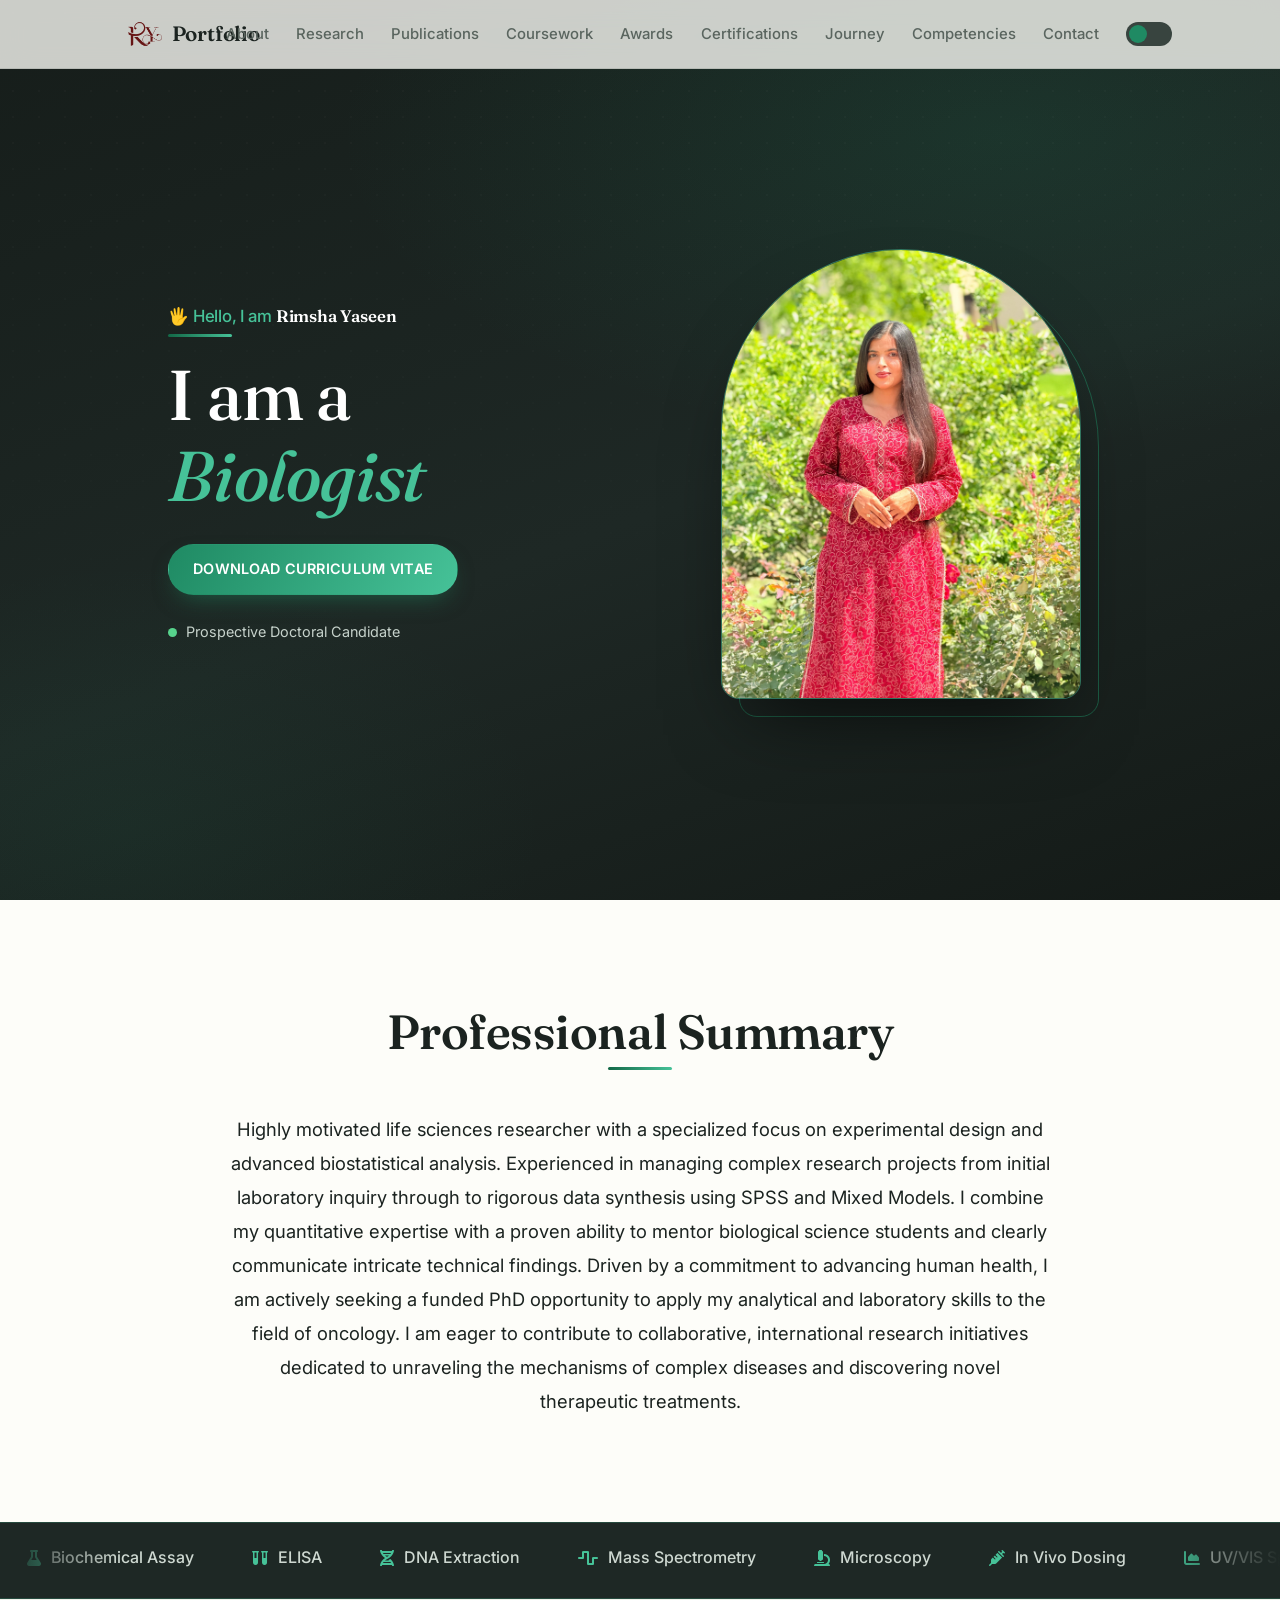
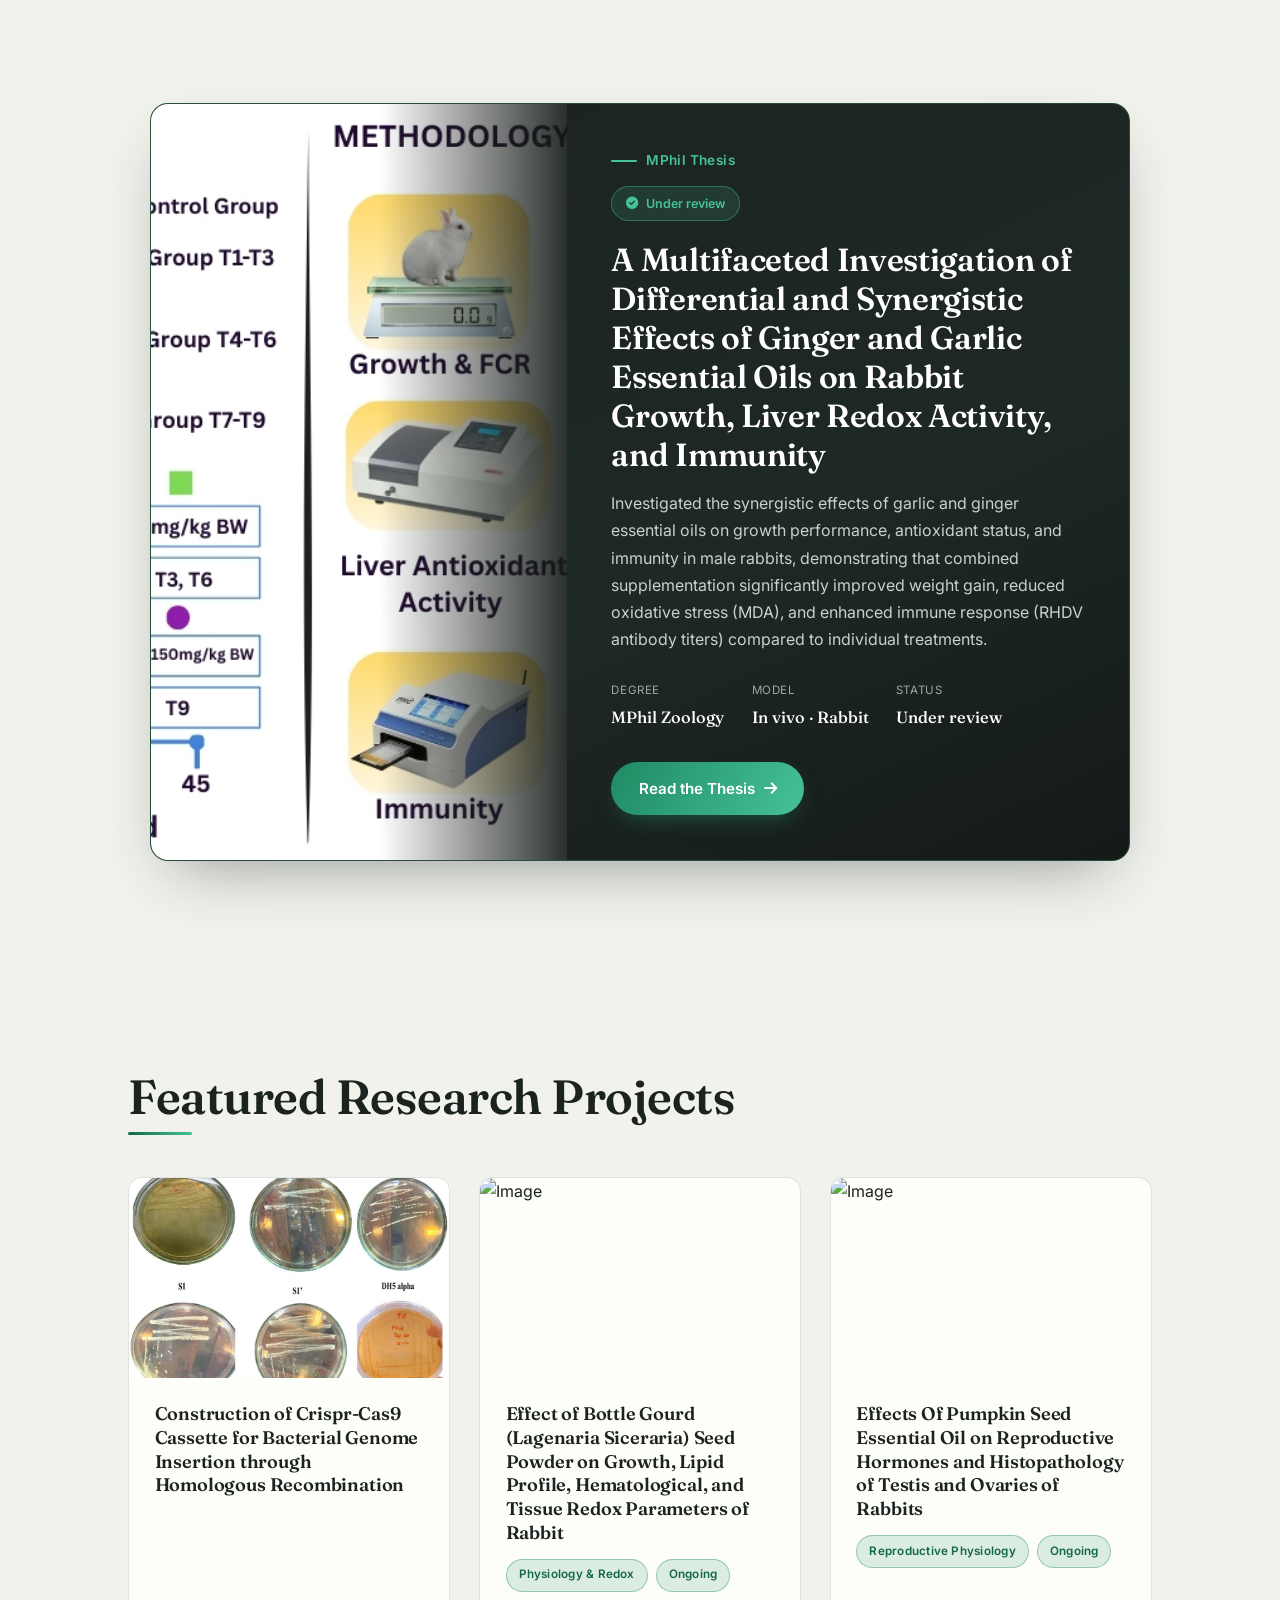
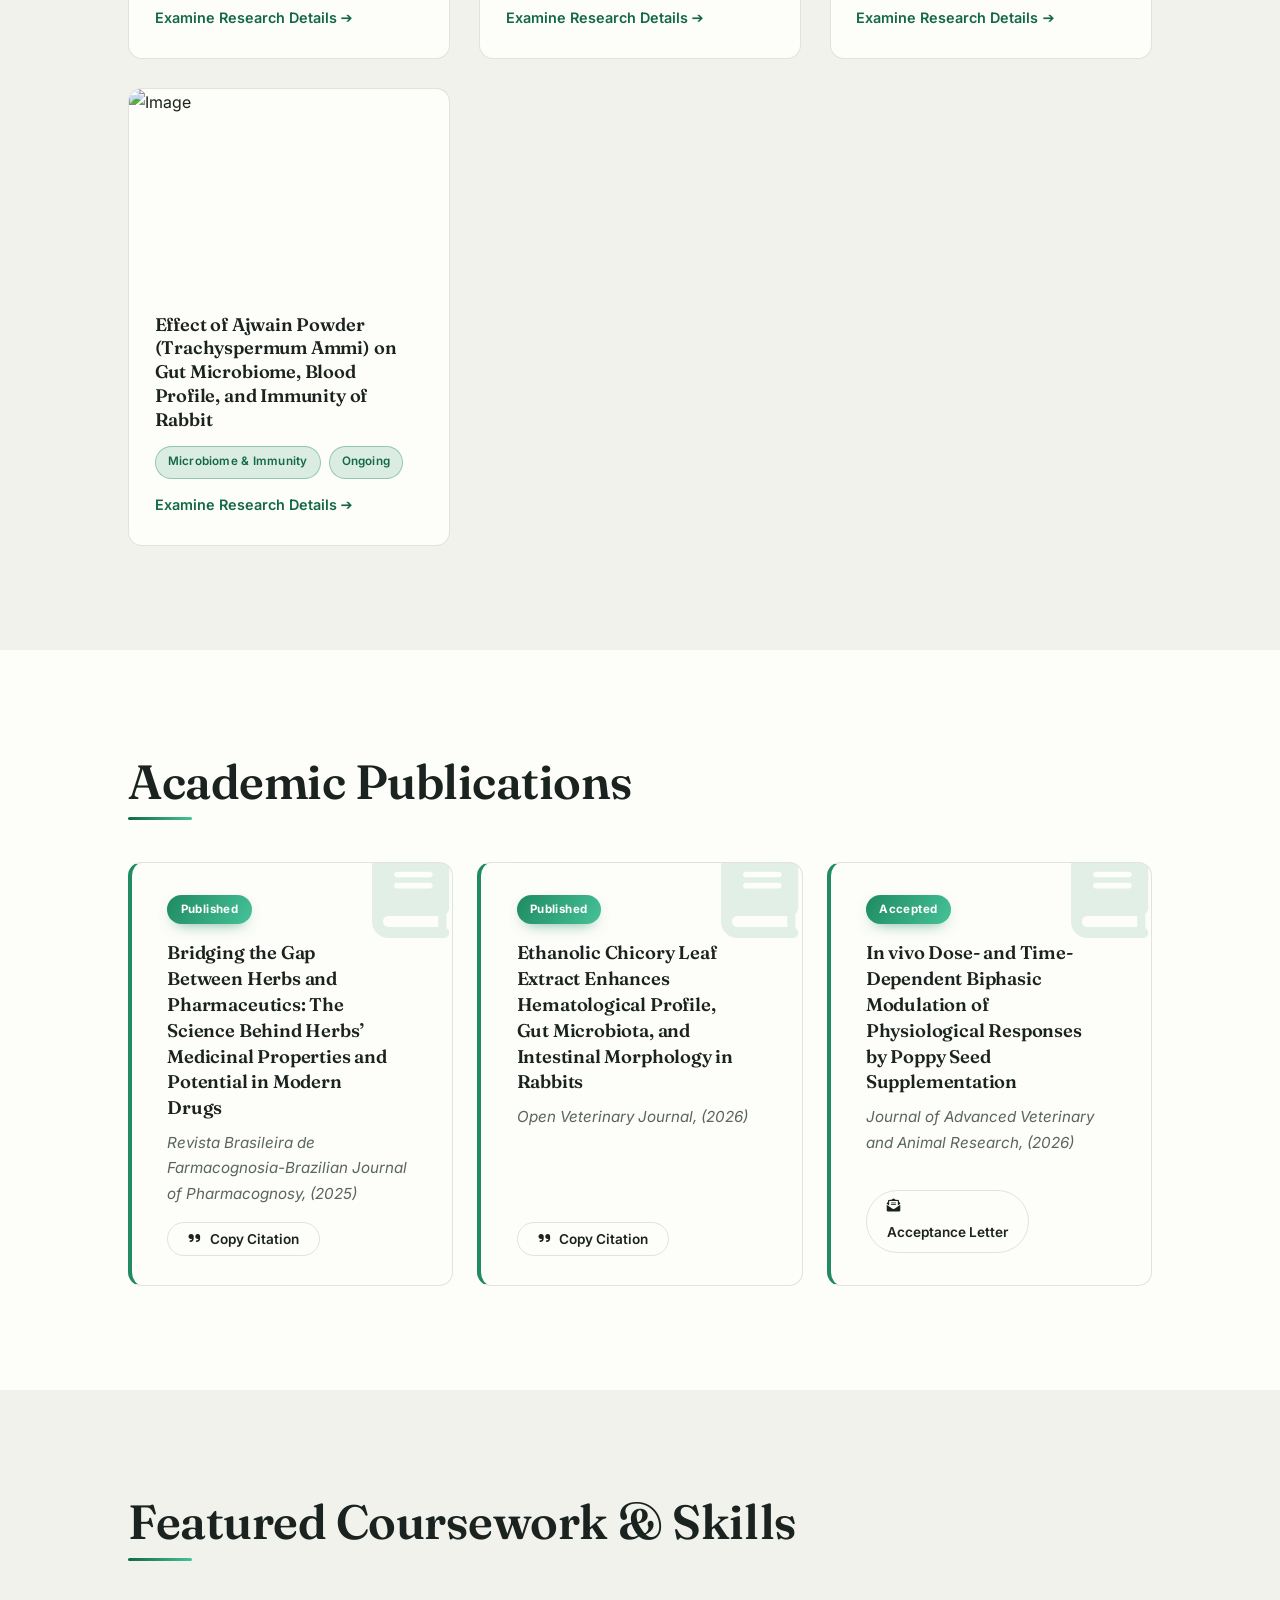
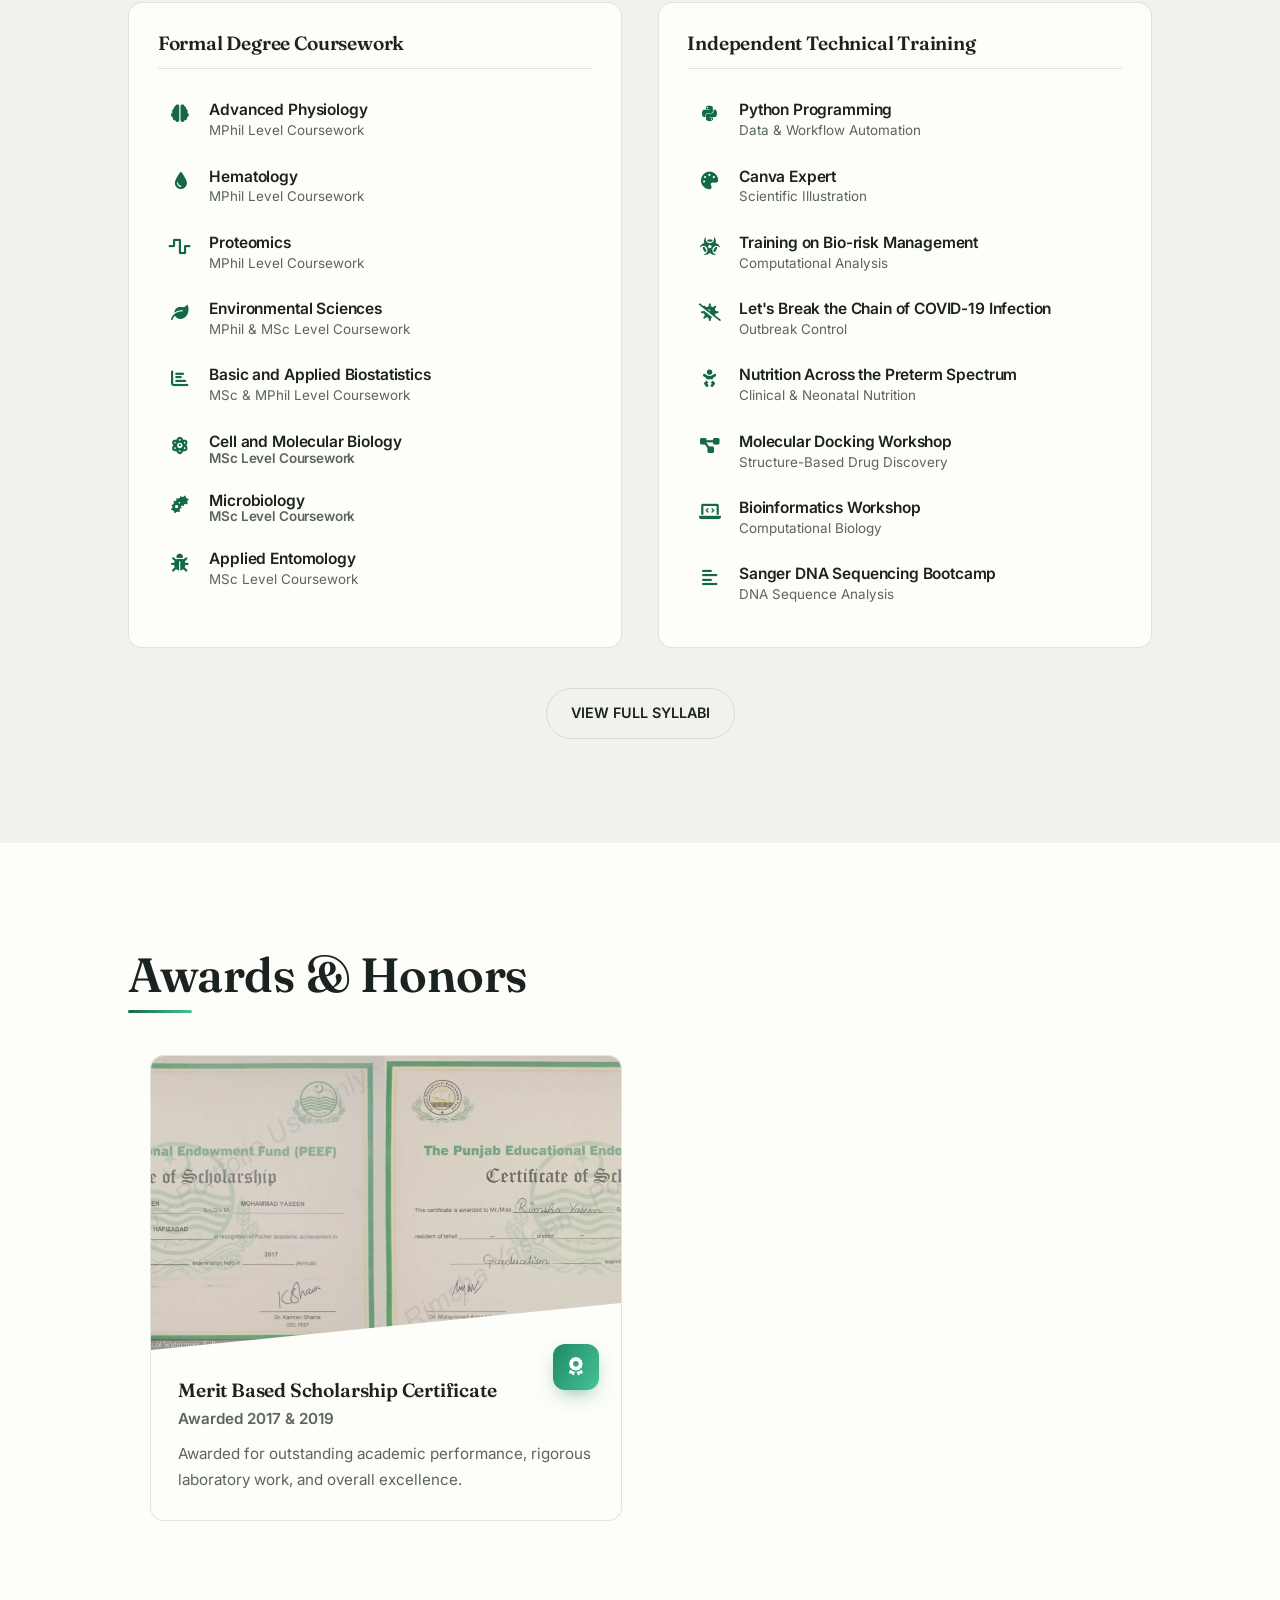
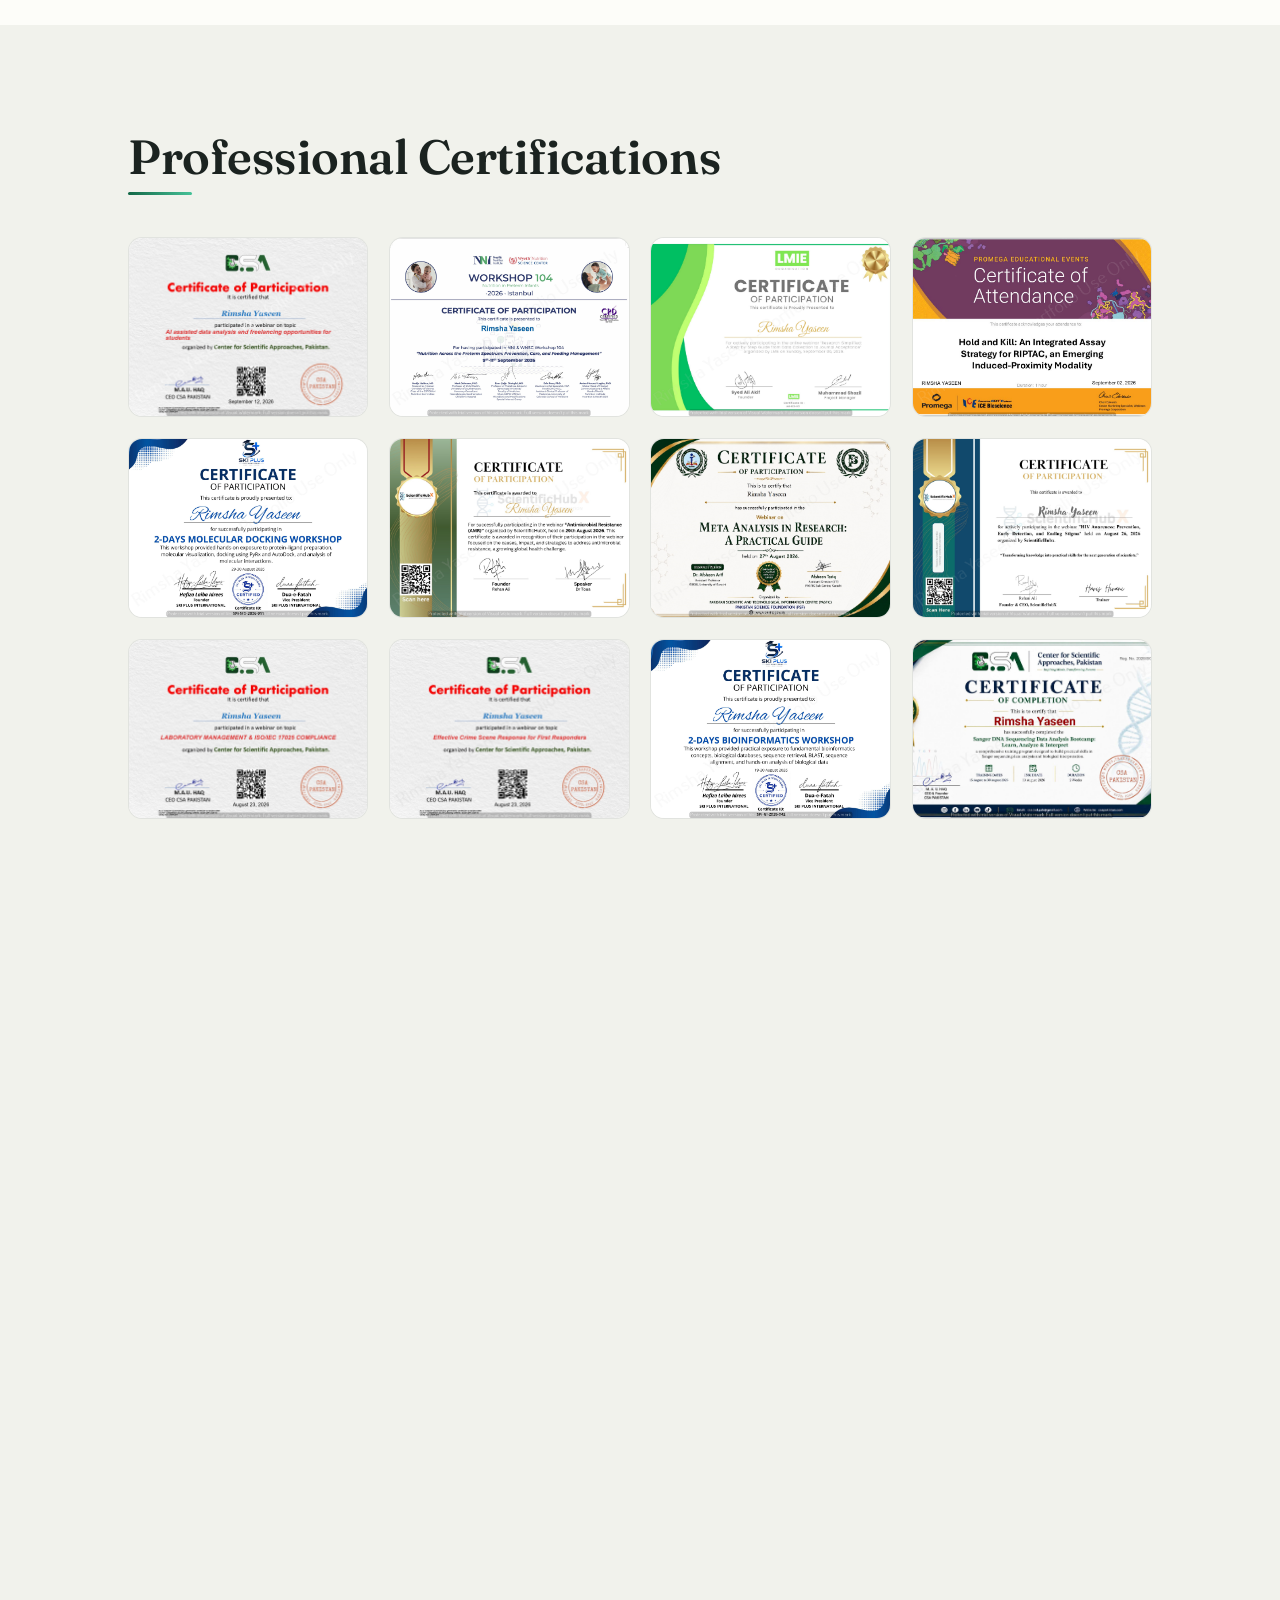
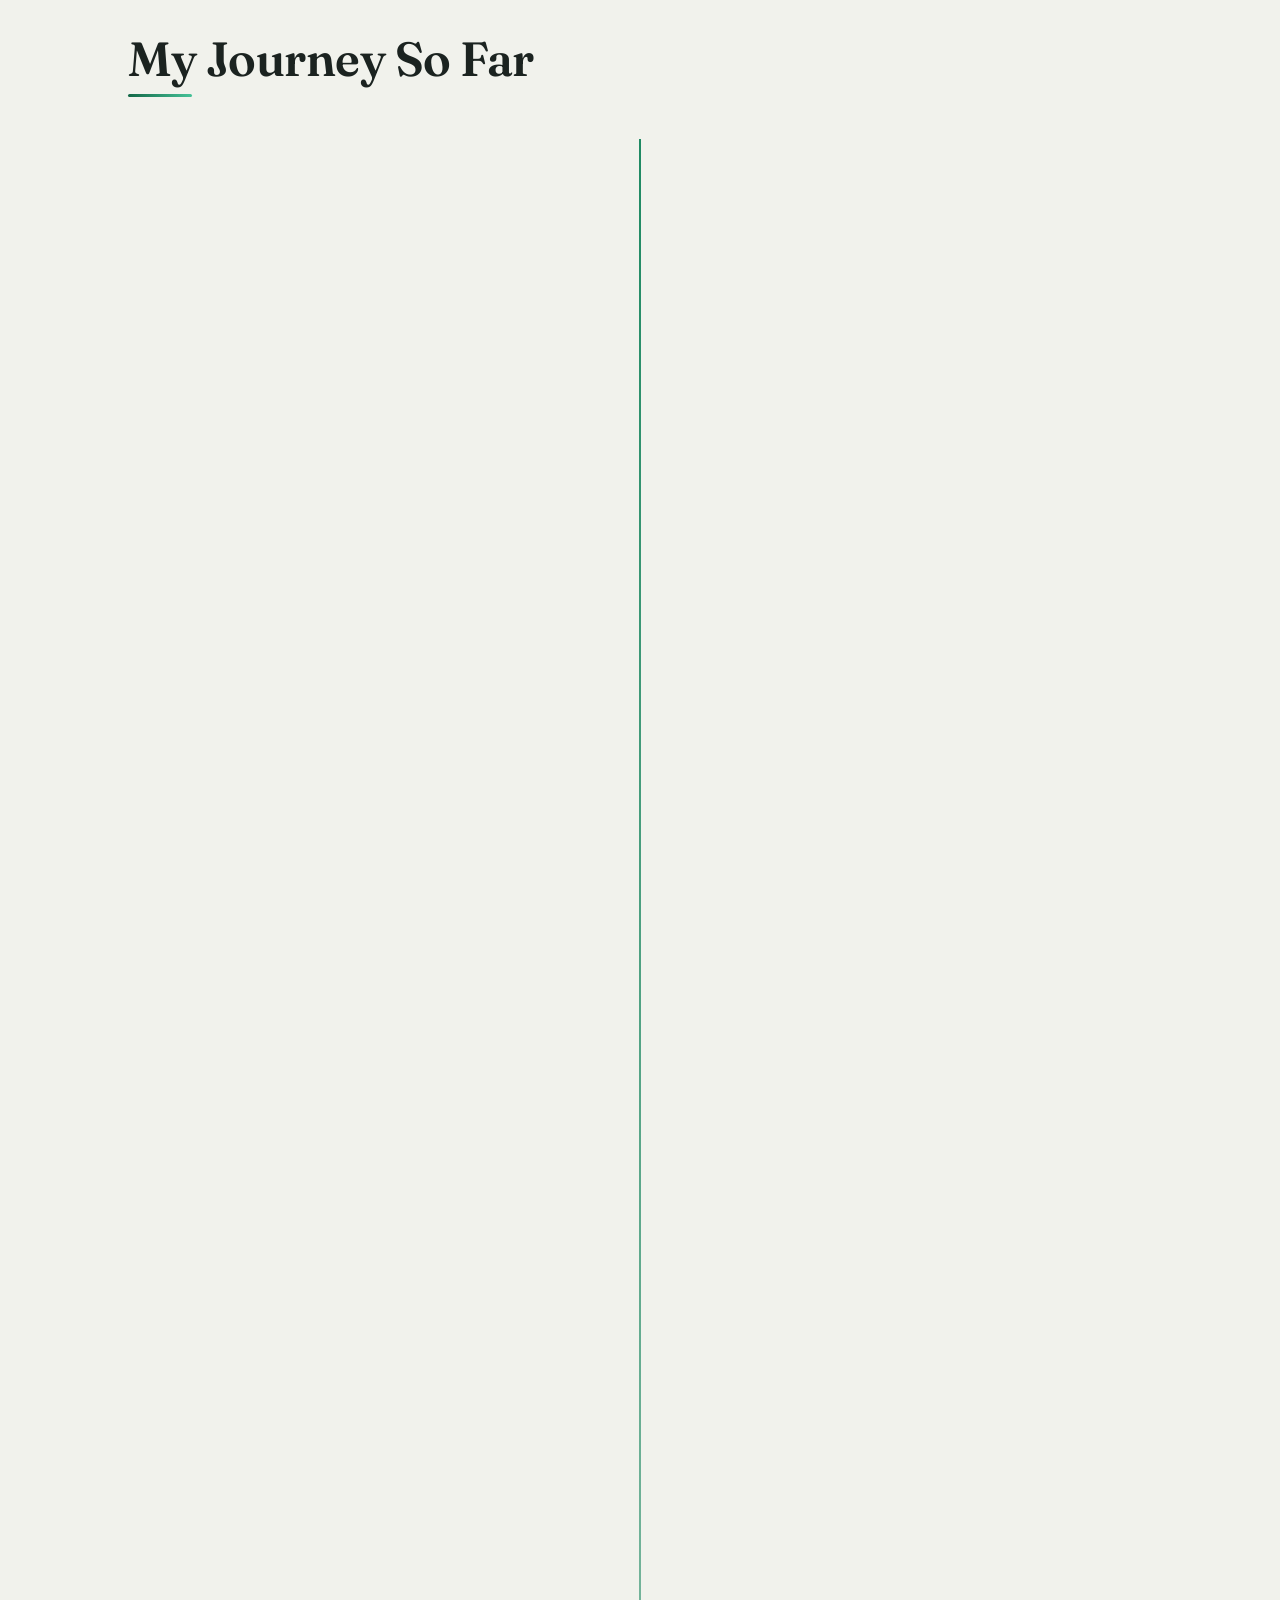
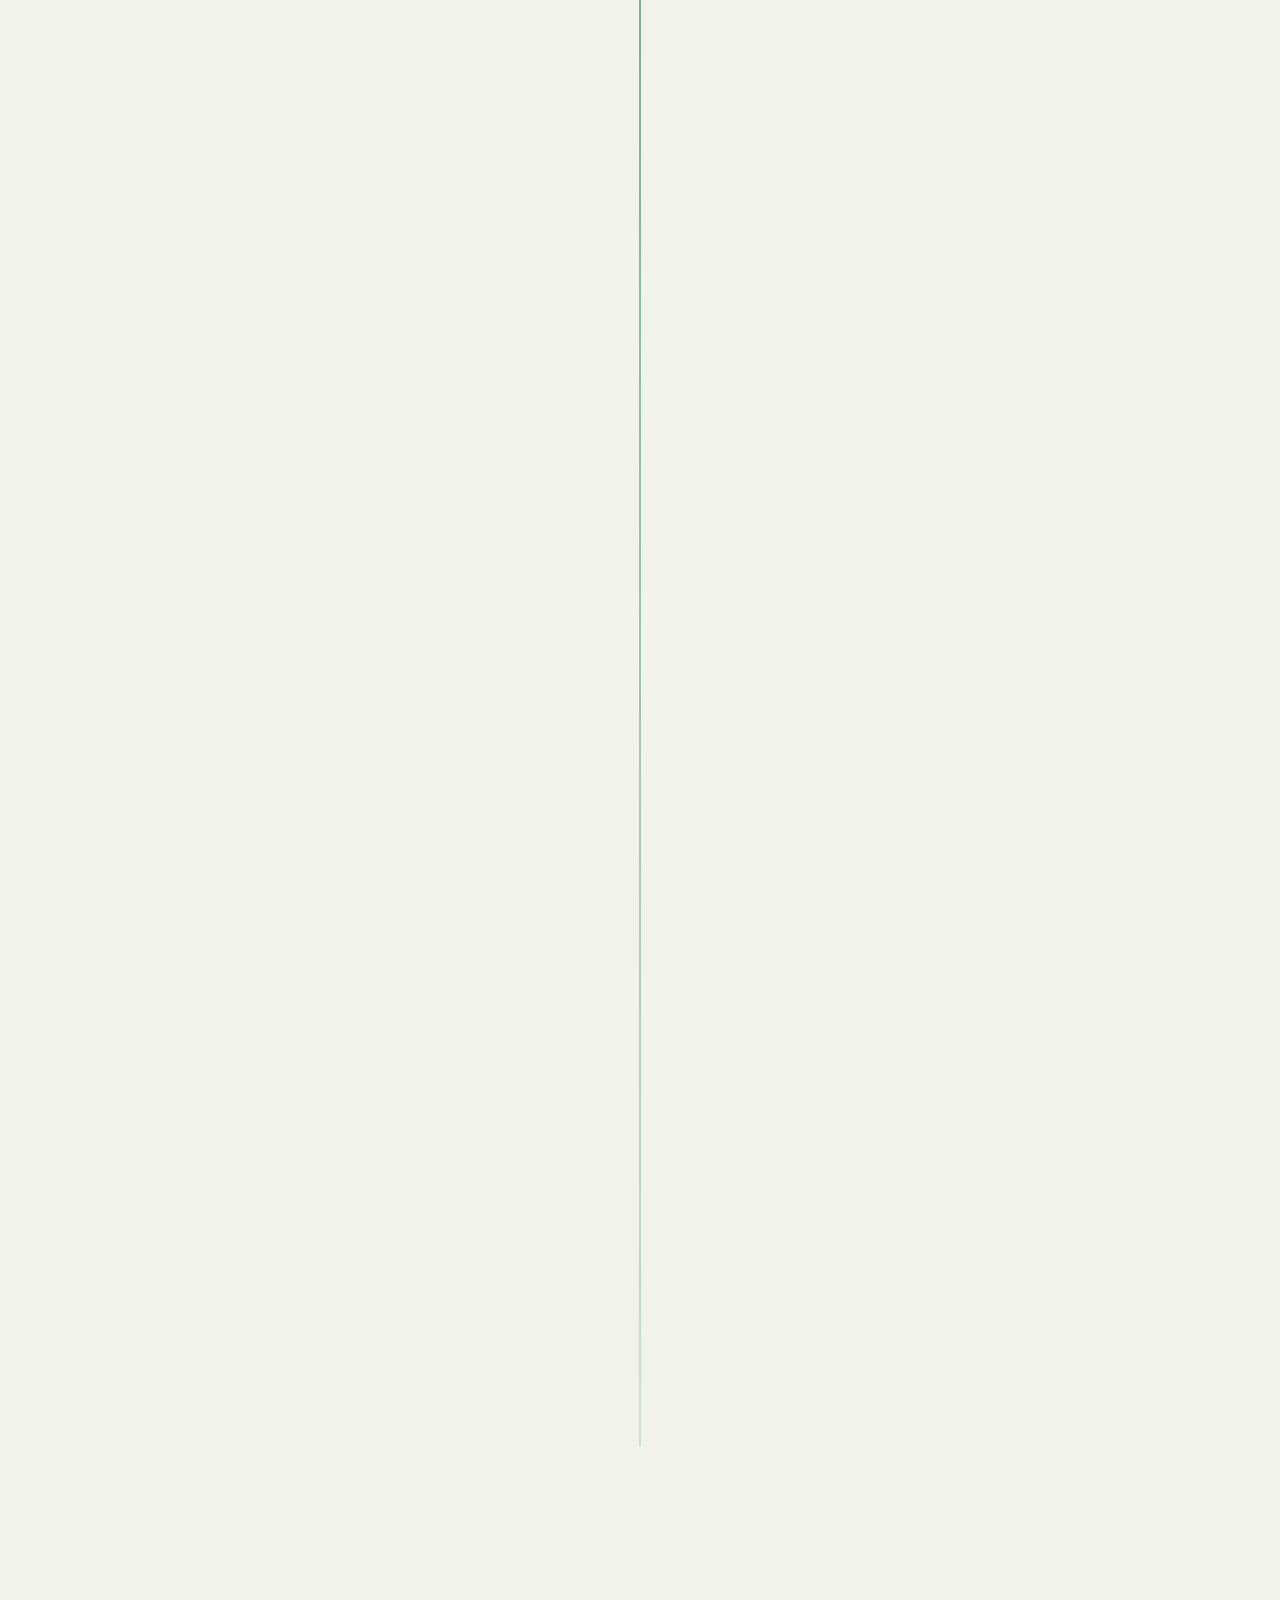
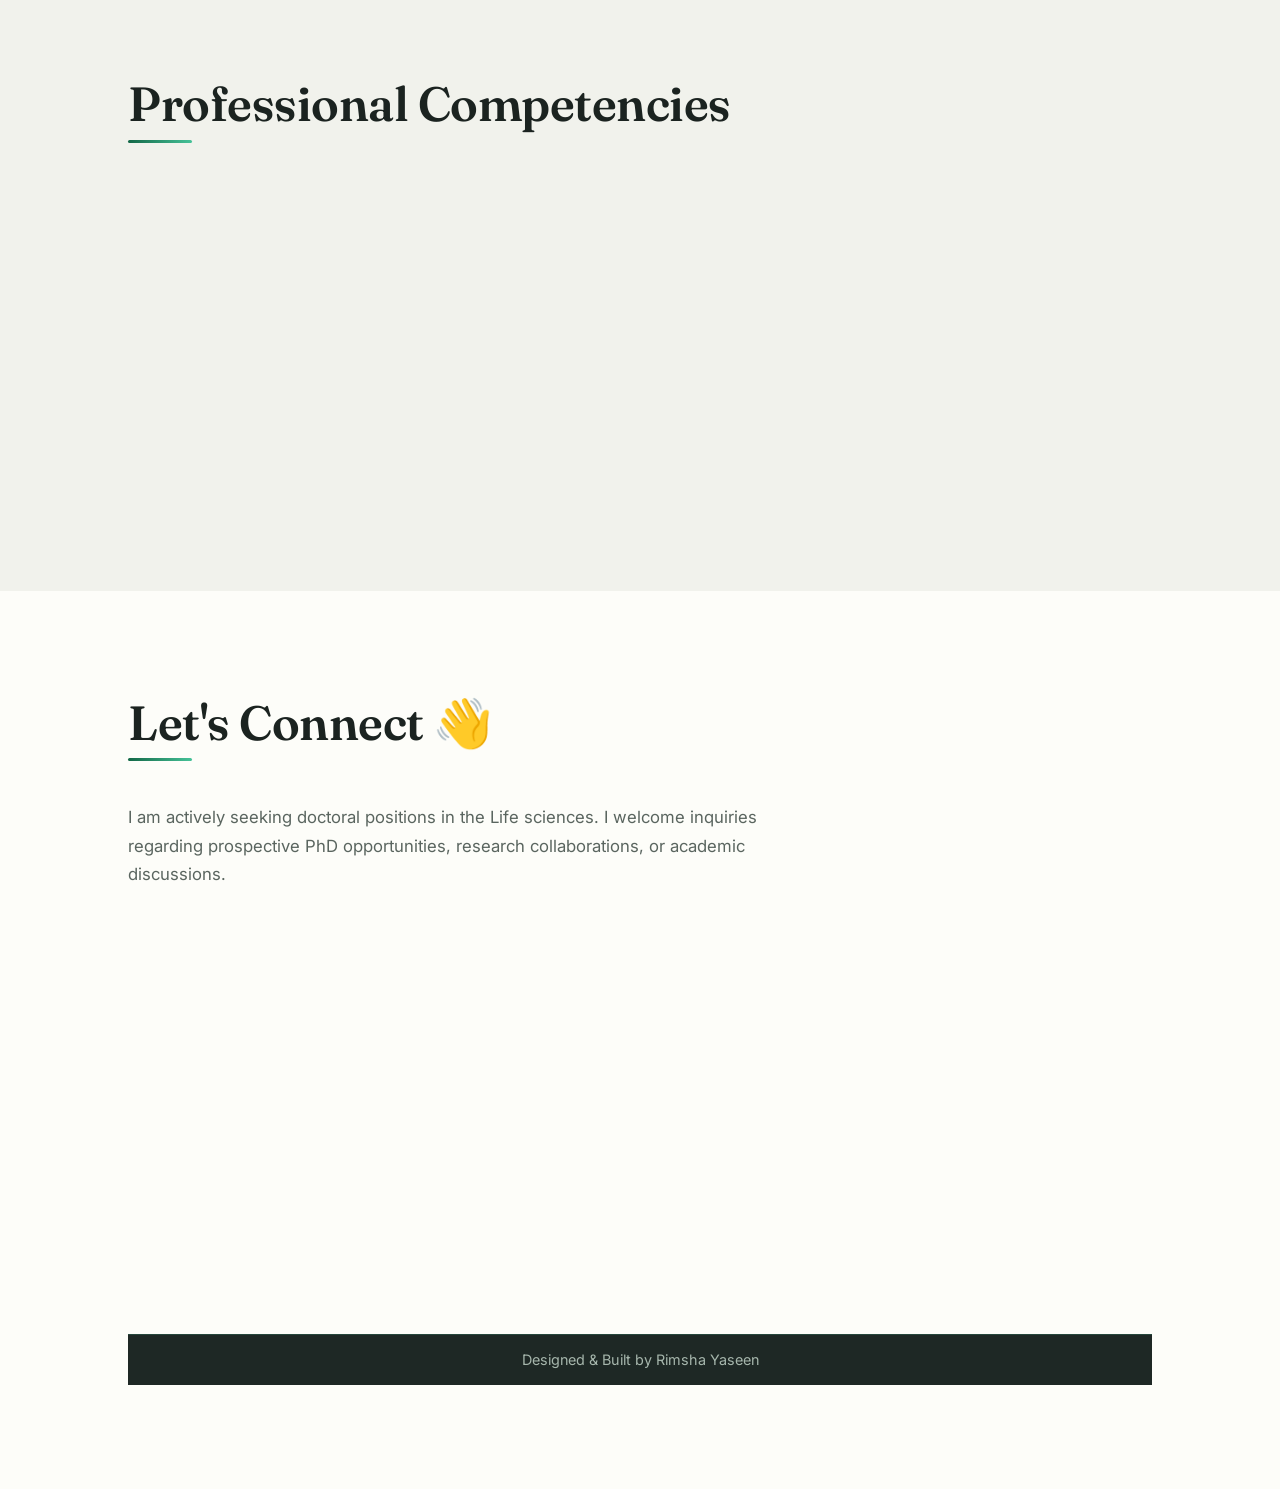
==== commit 570c6e08: "Update index.html" ====
--- a/index.html
+++ b/index.html
@@ -380,7 +380,7 @@
             <h2>My Journey So Far</h2>
             <div class="timeline">
                 <div class="timeline-item left fade-up"><div class="timeline-content"><h3>Currently Enrolled in Python</h3><p>Currently expanding my analytical toolkit by learning Python to enhance my capabilities in biostatistics, advanced data modeling, and complex biological research.</p></div><div class="timeline-dot"></div><div class="timeline-date">2026</div></div>
-                <div class="timeline-item right fade-up"><div class="timeline-date">July 2025 - Continue</div><div class="timeline-dot"></div><div class="timeline-content"><h3>Account Manager </h3><p>Onion Technologies.</p></div></div>
+                <div class="timeline-item right fade-up"><div class="timeline-date">July 2025 - June 2026</div><div class="timeline-dot"></div><div class="timeline-content"><h3>Account Manager </h3><p>Benzyo Technologies.</p></div></div>
                 <div class="timeline-item left fade-up"><div class="timeline-content"><h3>Educational Counsellor</h3><p>Provided strategic academic counseling, demonstrating strong interpersonal communication and the ability to effectively guide students through educational planning.</p></div><div class="timeline-dot"></div><div class="timeline-date">Jan 2025 – Jun 2025</div></div>
                 <div class="timeline-item right fade-up"><div class="timeline-date">Dec 2024 - Continue</div><div class="timeline-dot"></div><div class="timeline-content"><h3>Research Assistant</h3><p> Laboratory of Hematology & Immunology, Department of Zoology, University of Gujrat, Pakistan.</p></div></div>
                 <div class="timeline-item left fade-up"><div class="timeline-content"><h3>Remote Call Center Frontier</h3><p>Delivered efficient client support in a remote setting, demonstrating strong adaptability, real-time problem-solving, and professional communication skills.</p></div><div class="timeline-dot"></div><div class="timeline-date">Oct 2024 – Dec 2024</div></div>
